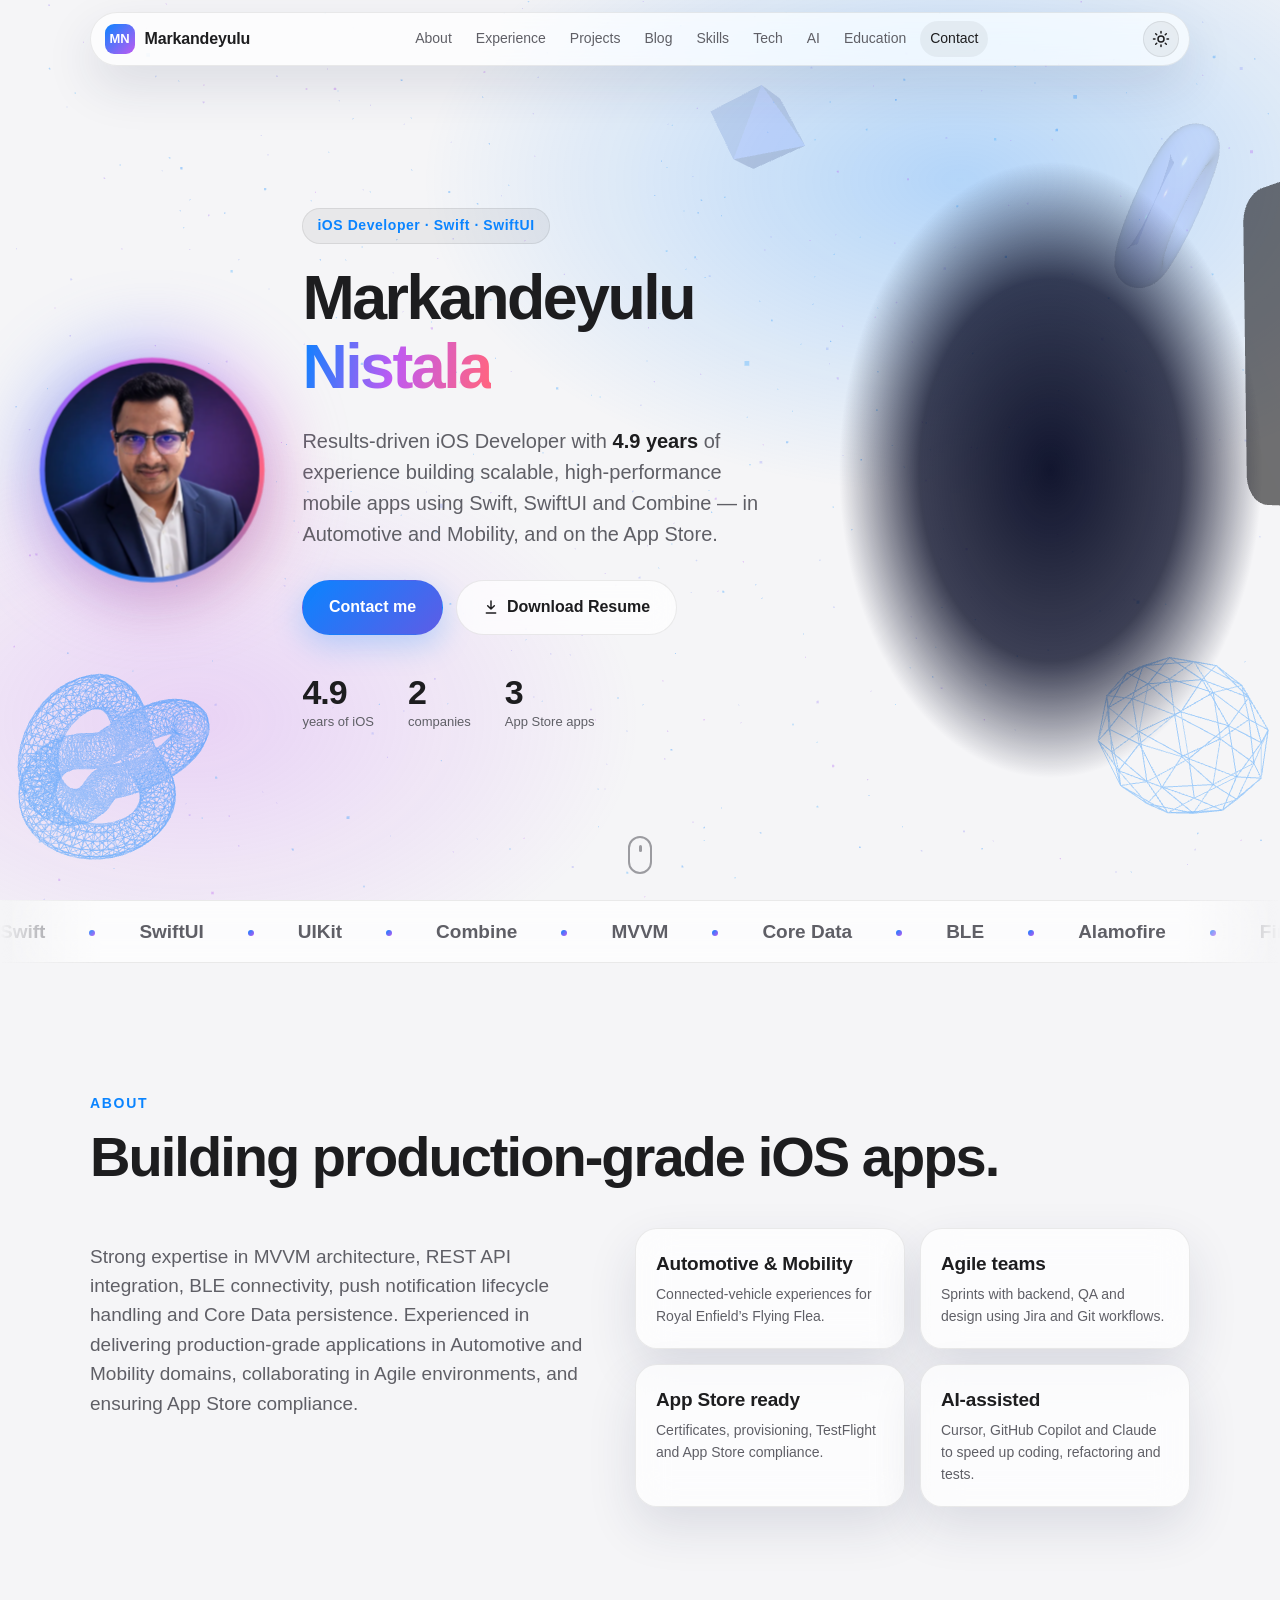
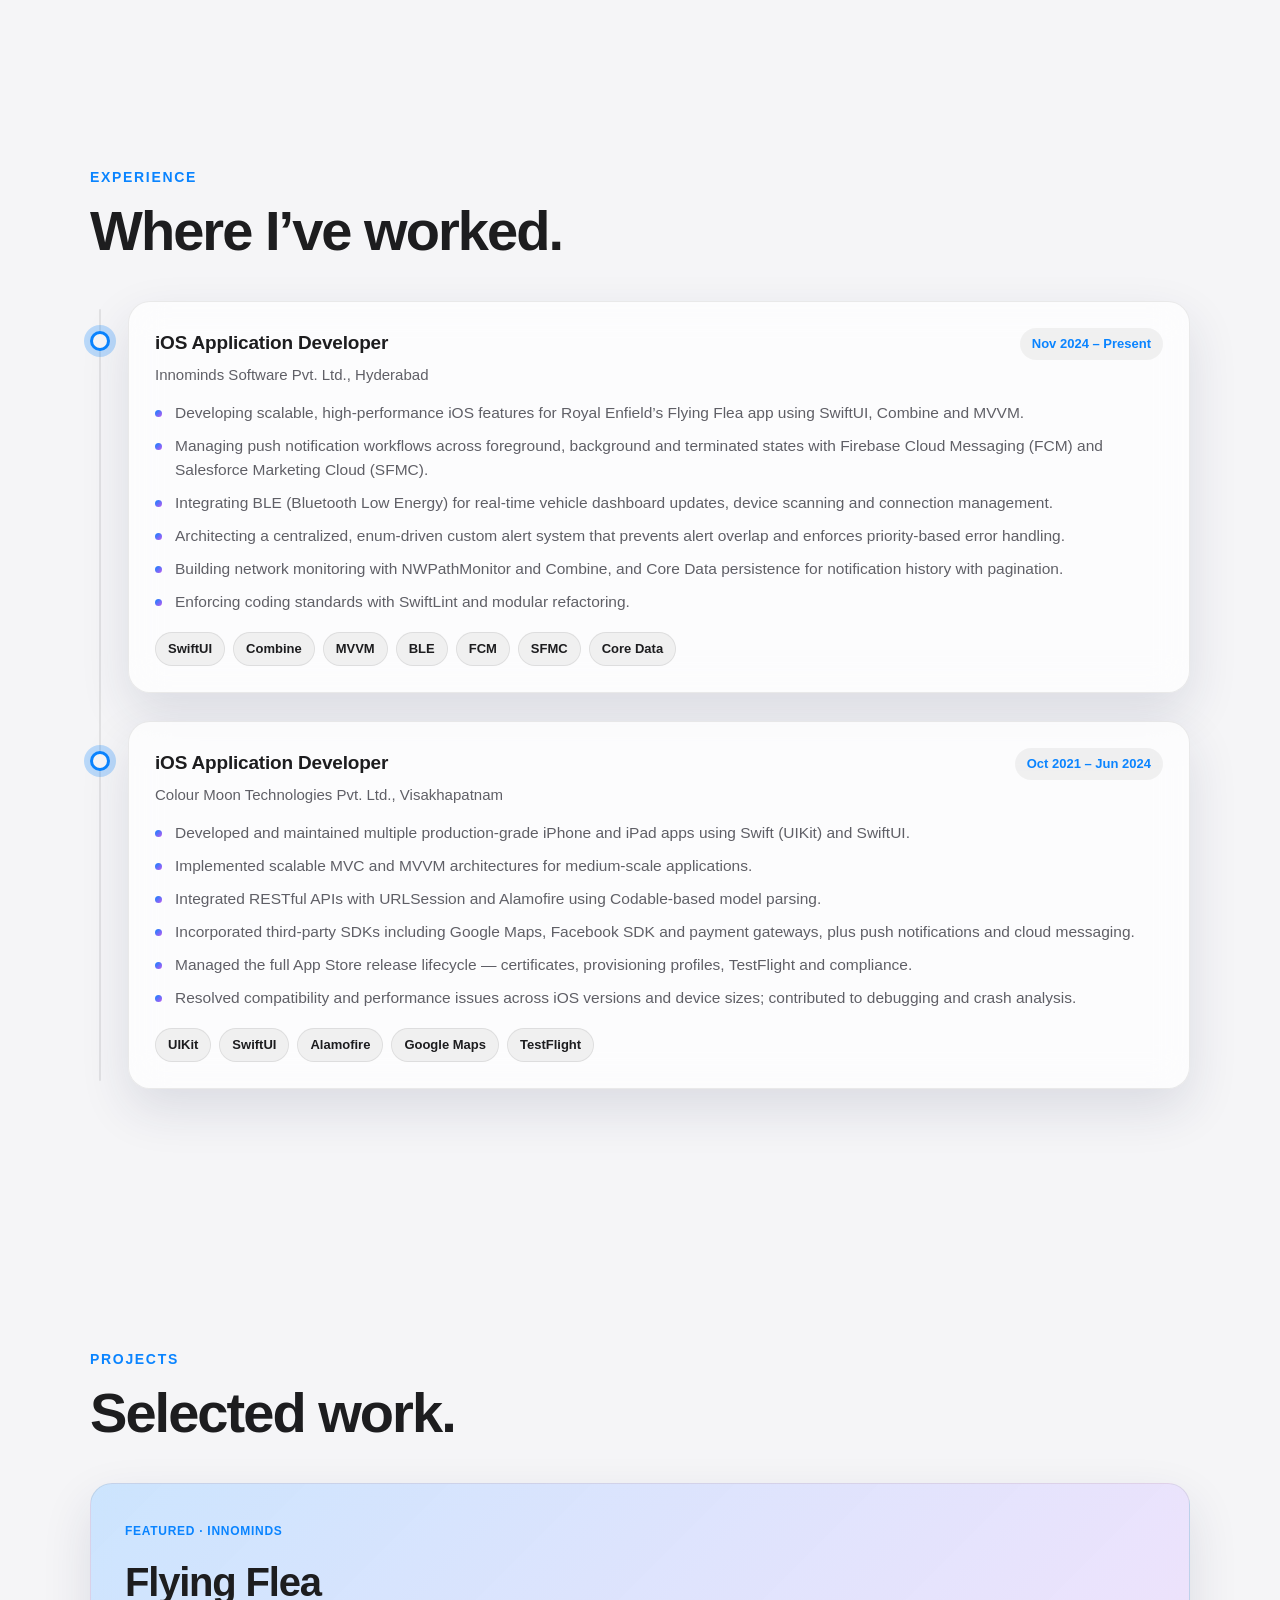
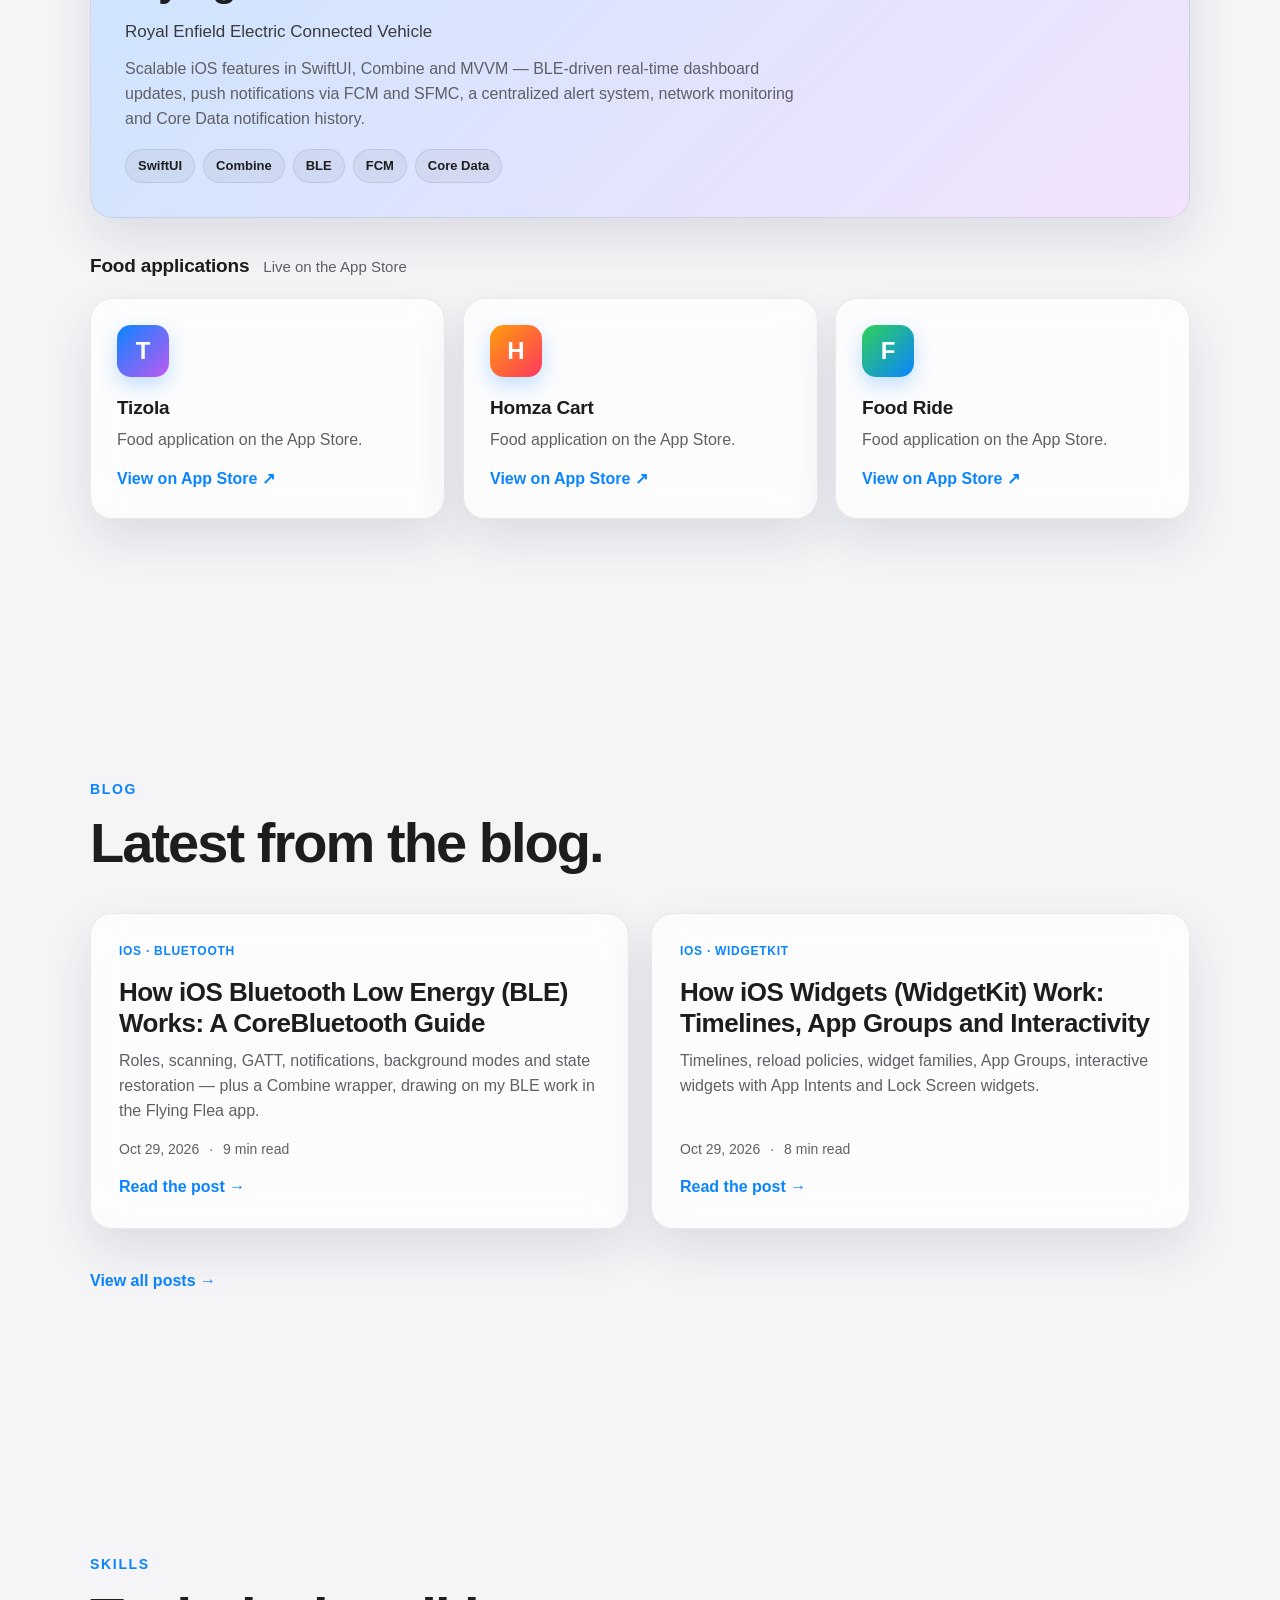
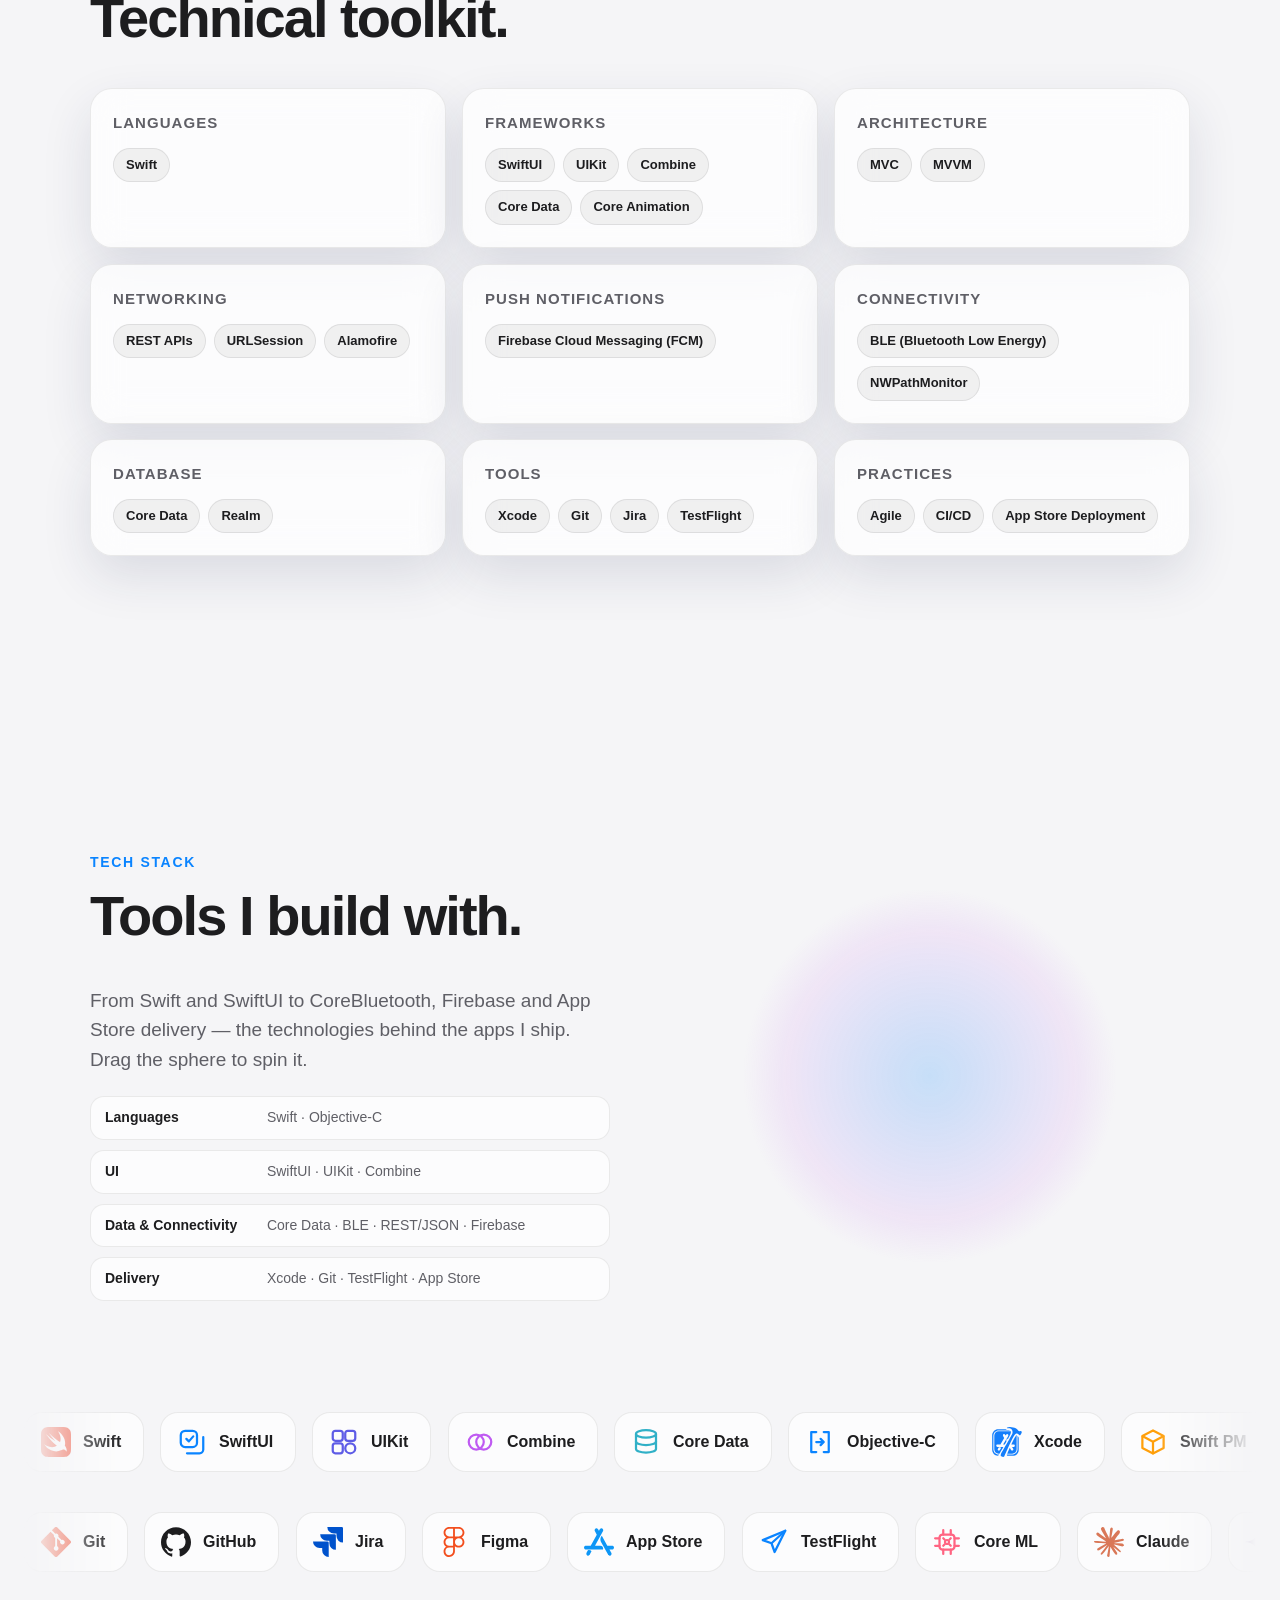
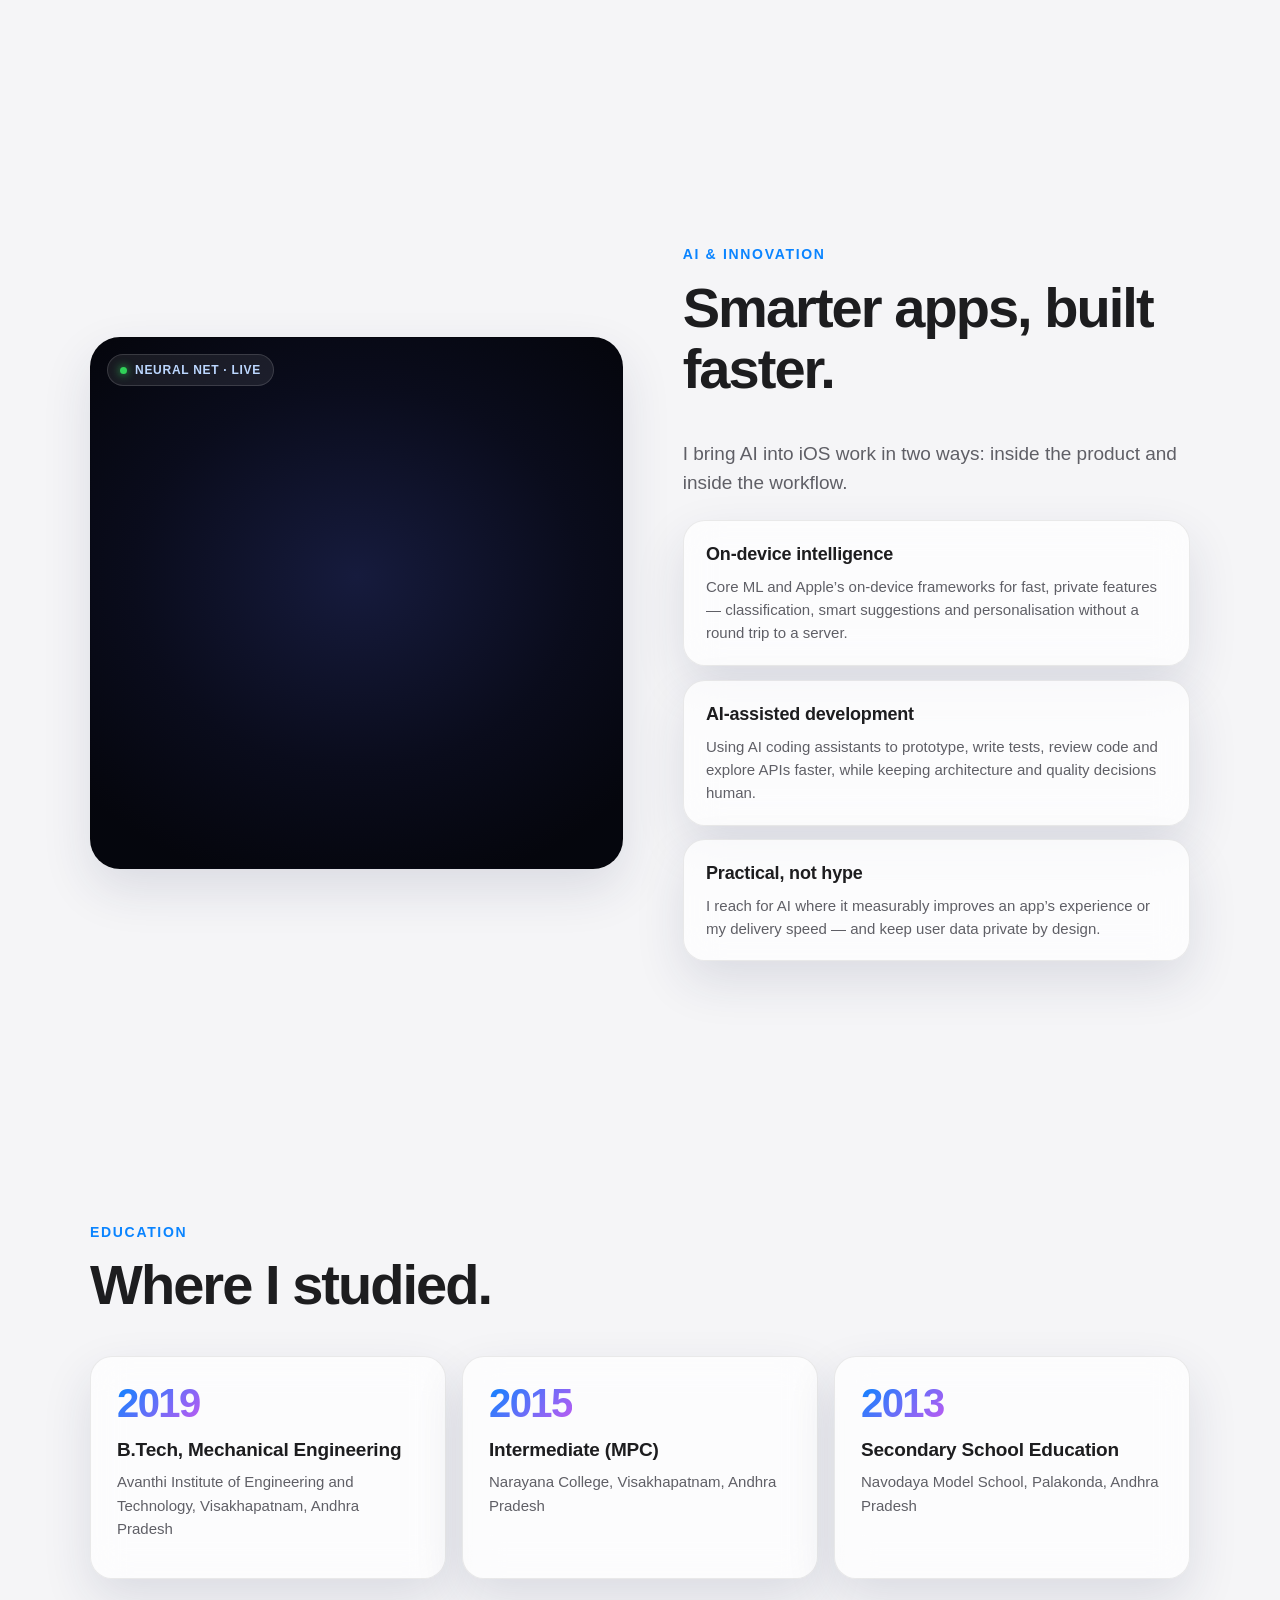
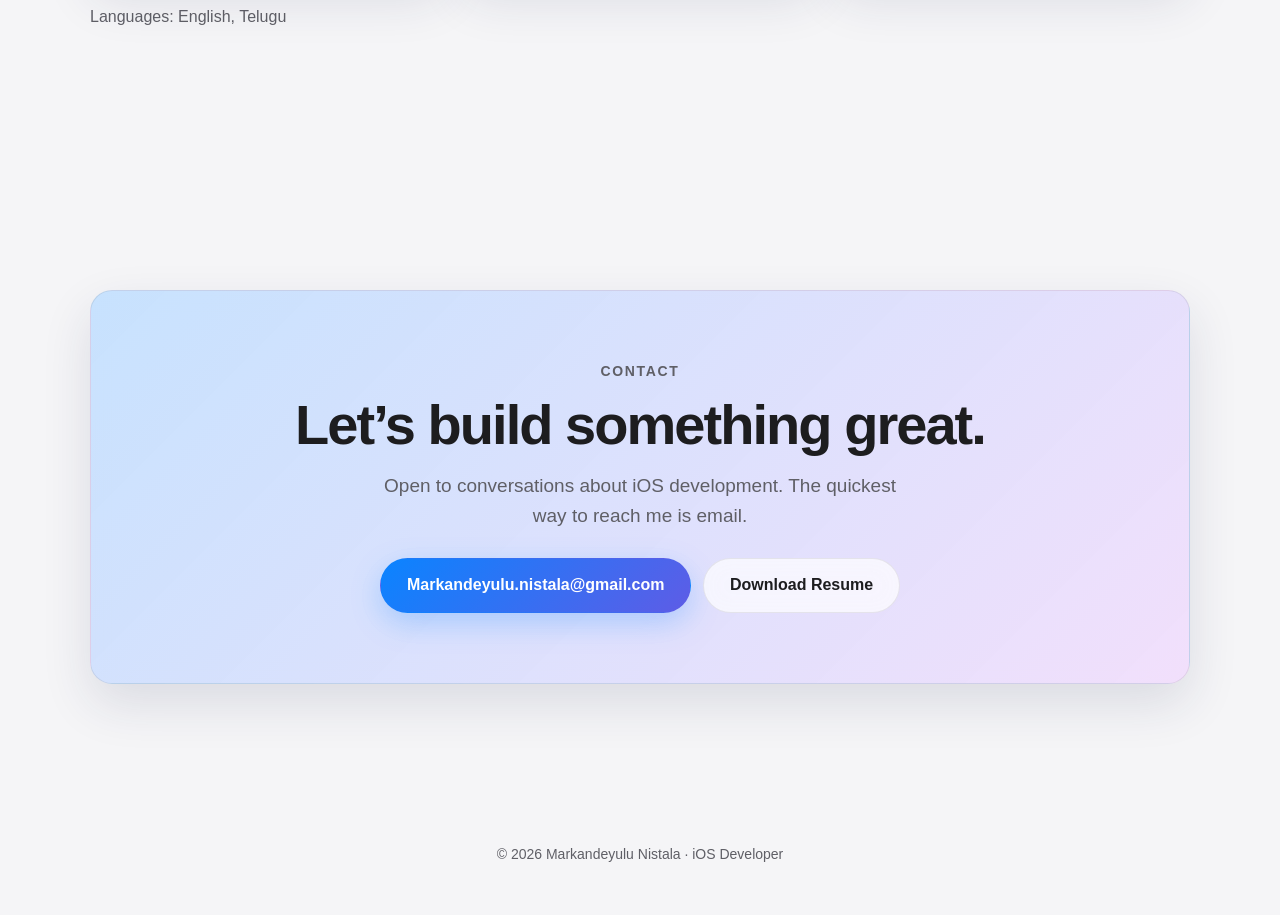
==== index.html @ f99706a6 "Remove GPA/percentage/grade mentions from education section and downloadable resume (true redaction)" ====
<!DOCTYPE html>
<html lang="en" data-theme="dark">
<head>
<meta charset="utf-8">
<meta name="viewport" content="width=device-width, initial-scale=1, viewport-fit=cover">
<title>Markandeyulu Nistala — iOS Developer (Swift, SwiftUI, Combine)</title>
<meta name="description" content="Markandeyulu Nistala is an iOS Developer with 4.9 years of experience building scalable apps with Swift, SwiftUI and Combine — Royal Enfield Flying Flea, BLE connectivity, push notifications and App Store apps.">
<meta name="author" content="Markandeyulu Nistala">
<meta name="keywords" content="iOS developer, Swift, SwiftUI, Combine, MVVM, BLE, Core Data, Firebase Cloud Messaging, Flying Flea, Royal Enfield, Markandeyulu Nistala">
<meta name="robots" content="index, follow">
<meta name="theme-color" content="#05060a" media="(prefers-color-scheme: dark)">
<meta name="theme-color" content="#f5f5f7" media="(prefers-color-scheme: light)">
<link rel="canonical" href="https://slsmedu.in/">
<link rel="icon" href="favicon.svg" type="image/svg+xml">
<meta property="og:type" content="website">
<meta property="og:site_name" content="Markandeyulu Nistala">
<meta property="og:title" content="Markandeyulu Nistala — iOS Developer">
<meta property="og:description" content="4.9 years building scalable iOS apps with Swift, SwiftUI and Combine. Royal Enfield Flying Flea, BLE, push notifications, App Store releases.">
<meta property="og:url" content="https://slsmedu.in/">
<meta property="og:image" content="https://slsmedu.in/assets/og-image-v2.jpg">
<meta property="og:image:width" content="1200">
<meta property="og:image:height" content="630">
<meta property="og:image:alt" content="Markandeyulu Nistala">
<meta name="twitter:card" content="summary_large_image">
<meta name="twitter:image" content="https://slsmedu.in/assets/og-image-v2.jpg">
<meta name="twitter:image:alt" content="Markandeyulu Nistala">
<meta name="twitter:title" content="Markandeyulu Nistala — iOS Developer">
<meta name="twitter:description" content="4.9 years building scalable iOS apps with Swift, SwiftUI and Combine.">
<script type="application/ld+json">
{
  "@context": "https://schema.org",
  "@type": "Person",
  "name": "Markandeyulu Nistala",
  "jobTitle": "iOS Developer",
  "url": "https://slsmedu.in/",
  "image": "https://slsmedu.in/assets/markandeyulu-headshot.jpg",
  "email": "mailto:Markandeyulu.nistala@gmail.com",
  "worksFor": { "@type": "Organization", "name": "Innominds Software Pvt. Ltd." },
  "knowsAbout": ["Swift", "SwiftUI", "UIKit", "Combine", "Core Data", "BLE", "MVVM", "REST APIs"],
  "knowsLanguage": ["English", "Telugu"]
}
</script>
<script>
  // set theme before paint
  (function () {
    try {
      var t = localStorage.getItem('theme');
      if (!t) t = window.matchMedia('(prefers-color-scheme: light)').matches ? 'light' : 'dark';
      document.documentElement.setAttribute('data-theme', t);
    } catch (e) {}
  })();
</script>
<script>if(!window.matchMedia('(prefers-reduced-motion: reduce)').matches)document.documentElement.classList.add('anim');</script>
<noscript><style>html.anim [data-reveal],html.anim [data-hero]{opacity:1!important}</style></noscript>
<link rel="preload" as="image" href="assets/markandeyulu-headshot.webp" type="image/webp">
<link rel="stylesheet" href="style.css">
<script defer src="vendor/gsap.min.js"></script>
<script defer src="vendor/ScrollTrigger.min.js"></script>
<script type="importmap">{ "imports": { "three": "./vendor/three.module.min.js" } }</script>
<script type="module" src="scene.js"></script>
<script type="module" src="tech3d.js"></script>
<script type="module" src="head3d.js"></script>
<script src="protect.js"></script>
<script defer src="main.js"></script>
</head>
<body>
<div class="progress" aria-hidden="true"><span></span></div>
<canvas id="bg3d" aria-hidden="true"></canvas>
<div class="bg-fallback" aria-hidden="true"></div>

<header class="nav" id="nav">
  <a class="brand" href="#top" aria-label="Markandeyulu Nistala — home"><span class="brand-mark">MN</span><span class="brand-text">Markandeyulu</span></a>
  <nav aria-label="Primary">
    <ul>
      <li><a href="#about">About</a></li>
      <li><a href="#experience">Experience</a></li>
      <li><a href="#projects">Projects</a></li>
      <li><a href="#blog">Blog</a></li>
      <li><a href="#skills">Skills</a></li>
      <li><a href="#tech">Tech</a></li>
      <li><a href="#ai">AI</a></li>
      <li><a href="#education">Education</a></li>
      <li><a href="#contact">Contact</a></li>
    </ul>
  </nav>
  <button class="theme-toggle" id="themeToggle" type="button" aria-label="Toggle light / dark theme">
    <svg class="i-moon" viewBox="0 0 24 24" width="18" height="18" fill="none" stroke="currentColor" stroke-width="2" stroke-linecap="round" stroke-linejoin="round"><path d="M21 12.8A9 9 0 1 1 11.2 3a7 7 0 0 0 9.8 9.8z"/></svg>
    <svg class="i-sun" viewBox="0 0 24 24" width="18" height="18" fill="none" stroke="currentColor" stroke-width="2" stroke-linecap="round" stroke-linejoin="round"><circle cx="12" cy="12" r="4"/><path d="M12 2v2M12 20v2M4.9 4.9l1.4 1.4M17.7 17.7l1.4 1.4M2 12h2M20 12h2M4.9 19.1l1.4-1.4M17.7 6.3l1.4-1.4"/></svg>
  </button>
</header>

<main id="top">
  <!-- HERO -->
  <section class="hero" aria-labelledby="hero-title">
    <div class="portrait" id="portrait" data-hero>
      <div class="portrait-stage">
        <span class="portrait-glow" aria-hidden="true"></span>
        <div class="portrait-spin">
          <div class="face front">
            <picture>
              <source srcset="assets/markandeyulu-headshot.webp" type="image/webp">
              <img src="assets/markandeyulu-headshot.jpg" alt="Markandeyulu Nistala" width="600" height="600" fetchpriority="high" decoding="async">
            </picture>
          </div>
          <div class="face back" aria-hidden="true">
            <picture>
              <source srcset="assets/markandeyulu-headshot.webp" type="image/webp">
              <img src="assets/markandeyulu-headshot.jpg" alt="" width="600" height="600" decoding="async">
            </picture>
          </div>
        </div>
      </div>
    </div>
    <div class="hero-inner">
      <p class="eyebrow" data-hero>iOS Developer · Swift · SwiftUI</p>
      <h1 id="hero-title" class="hero-title"><span class="line"><span data-hero class="word">Markandeyulu</span></span> <span class="line"><span data-hero class="word grad">Nistala</span></span></h1>
      <p class="hero-sub" data-hero>Results-driven iOS Developer with <strong>4.9 years</strong> of experience building scalable, high-performance mobile apps using Swift, SwiftUI and Combine — in Automotive and Mobility, and on the App Store.</p>
      <div class="cta" data-hero>
        <a class="btn primary" href="#contact">Contact me</a>
        <a class="btn ghost" href="resume.pdf" download="Markandeyulu_Nistala_Resume.pdf">
          <svg viewBox="0 0 24 24" width="16" height="16" fill="none" stroke="currentColor" stroke-width="2.2" stroke-linecap="round" stroke-linejoin="round" aria-hidden="true"><path d="M12 3v12M7 10l5 5 5-5M5 21h14"/></svg>
          Download Resume
        </a>
      </div>
      <ul class="stats" data-hero>
        <li><b data-count="4.9" data-dec="1">4.9</b><span>years of iOS</span></li>
        <li><b data-count="2">2</b><span>companies</span></li>
        <li><b data-count="3">3</b><span>App Store apps</span></li>
      </ul>
    </div>
    <div class="hero-3d" id="hero3d" aria-hidden="true"><canvas id="heroHead3d"></canvas></div>
    <a class="scroll-cue" href="#about" aria-label="Scroll to About"><span></span></a>
  </section>

  <div class="marquee" aria-hidden="true">
    <div class="marquee-track">
      <span>Swift</span><span>SwiftUI</span><span>UIKit</span><span>Combine</span><span>MVVM</span><span>Core Data</span><span>BLE</span><span>Alamofire</span><span>Firebase Cloud Messaging</span><span>TestFlight</span><span>Realm</span><span>Core Animation</span>
      <span>Swift</span><span>SwiftUI</span><span>UIKit</span><span>Combine</span><span>MVVM</span><span>Core Data</span><span>BLE</span><span>Alamofire</span><span>Firebase Cloud Messaging</span><span>TestFlight</span><span>Realm</span><span>Core Animation</span>
    </div>
  </div>

  <!-- ABOUT -->
  <section id="about" class="section" aria-labelledby="about-h">
    <div class="wrap">
      <p class="kicker" data-reveal>About</p>
      <h2 id="about-h" data-reveal>Building production-grade iOS apps.</h2>
      <div class="about-grid">
        <p class="lead" data-reveal>Strong expertise in MVVM architecture, REST API integration, BLE connectivity, push notification lifecycle handling and Core Data persistence. Experienced in delivering production-grade applications in Automotive and Mobility domains, collaborating in Agile environments, and ensuring App Store compliance.</p>
        <div class="about-cards">
          <div class="card tilt" data-reveal><h3>Automotive &amp; Mobility</h3><p>Connected-vehicle experiences for Royal Enfield’s Flying Flea.</p></div>
          <div class="card tilt" data-reveal><h3>Agile teams</h3><p>Sprints with backend, QA and design using Jira and Git workflows.</p></div>
          <div class="card tilt" data-reveal><h3>App Store ready</h3><p>Certificates, provisioning, TestFlight and App Store compliance.</p></div>
          <div class="card tilt" data-reveal><h3>AI-assisted</h3><p>Cursor, GitHub Copilot and Claude to speed up coding, refactoring and tests.</p></div>
        </div>
      </div>
    </div>
  </section>

  <!-- EXPERIENCE -->
  <section id="experience" class="section" aria-labelledby="exp-h">
    <div class="wrap">
      <p class="kicker" data-reveal>Experience</p>
      <h2 id="exp-h" data-reveal>Where I’ve worked.</h2>
      <ol class="timeline">
        <li class="t-item" data-reveal>
          <span class="dot" aria-hidden="true"></span>
          <article class="card tilt">
            <header>
              <div>
                <h3>iOS Application Developer</h3>
                <p class="org">Innominds Software Pvt. Ltd., Hyderabad</p>
              </div>
              <span class="date">Nov 2024 – Present</span>
            </header>
            <ul class="bullets">
              <li>Developing scalable, high-performance iOS features for Royal Enfield’s Flying Flea app using SwiftUI, Combine and MVVM.</li>
              <li>Managing push notification workflows across foreground, background and terminated states with Firebase Cloud Messaging (FCM) and Salesforce Marketing Cloud (SFMC).</li>
              <li>Integrating BLE (Bluetooth Low Energy) for real-time vehicle dashboard updates, device scanning and connection management.</li>
              <li>Architecting a centralized, enum-driven custom alert system that prevents alert overlap and enforces priority-based error handling.</li>
              <li>Building network monitoring with NWPathMonitor and Combine, and Core Data persistence for notification history with pagination.</li>
              <li>Enforcing coding standards with SwiftLint and modular refactoring.</li>
            </ul>
            <div class="chips"><span>SwiftUI</span><span>Combine</span><span>MVVM</span><span>BLE</span><span>FCM</span><span>SFMC</span><span>Core Data</span></div>
          </article>
        </li>
        <li class="t-item" data-reveal>
          <span class="dot" aria-hidden="true"></span>
          <article class="card tilt">
            <header>
              <div>
                <h3>iOS Application Developer</h3>
                <p class="org">Colour Moon Technologies Pvt. Ltd., Visakhapatnam</p>
              </div>
              <span class="date">Oct 2021 – Jun 2024</span>
            </header>
            <ul class="bullets">
              <li>Developed and maintained multiple production-grade iPhone and iPad apps using Swift (UIKit) and SwiftUI.</li>
              <li>Implemented scalable MVC and MVVM architectures for medium-scale applications.</li>
              <li>Integrated RESTful APIs with URLSession and Alamofire using Codable-based model parsing.</li>
              <li>Incorporated third-party SDKs including Google Maps, Facebook SDK and payment gateways, plus push notifications and cloud messaging.</li>
              <li>Managed the full App Store release lifecycle — certificates, provisioning profiles, TestFlight and compliance.</li>
              <li>Resolved compatibility and performance issues across iOS versions and device sizes; contributed to debugging and crash analysis.</li>
            </ul>
            <div class="chips"><span>UIKit</span><span>SwiftUI</span><span>Alamofire</span><span>Google Maps</span><span>TestFlight</span></div>
          </article>
        </li>
      </ol>
    </div>
  </section>

  <!-- PROJECTS -->
  <section id="projects" class="section" aria-labelledby="proj-h">
    <div class="wrap">
      <p class="kicker" data-reveal>Projects</p>
      <h2 id="proj-h" data-reveal>Selected work.</h2>
      <div class="proj-grid">
        <article class="card tilt feature" data-reveal>
          <span class="tag">Featured · Innominds</span>
          <h3>Flying Flea</h3>
          <p class="sub">Royal Enfield Electric Connected Vehicle</p>
          <p>Scalable iOS features in SwiftUI, Combine and MVVM — BLE-driven real-time dashboard updates, push notifications via FCM and SFMC, a centralized alert system, network monitoring and Core Data notification history.</p>
          <div class="chips"><span>SwiftUI</span><span>Combine</span><span>BLE</span><span>FCM</span><span>Core Data</span></div>
        </article>
        <div class="food-head" data-reveal><h3>Food applications</h3><p>Live on the App Store</p></div>
        <article class="card tilt app" data-reveal>
          <span class="app-icon" aria-hidden="true">T</span>
          <h3>Tizola</h3>
          <p>Food application on the App Store.</p>
          <a class="link" href="https://apps.apple.com/ag/app/tizola/id1580384001" target="_blank" rel="noopener">View on App Store <span aria-hidden="true">↗</span></a>
        </article>
        <article class="card tilt app" data-reveal>
          <span class="app-icon" aria-hidden="true">H</span>
          <h3>Homza Cart</h3>
          <p>Food application on the App Store.</p>
          <a class="link" href="https://apps.apple.com/in/app/homza-cart/id6469615165" target="_blank" rel="noopener">View on App Store <span aria-hidden="true">↗</span></a>
        </article>
        <article class="card tilt app" data-reveal>
          <span class="app-icon" aria-hidden="true">F</span>
          <h3>Food Ride</h3>
          <p>Food application on the App Store.</p>
          <a class="link" href="https://apps.apple.com/in/app/foodride/id6448753702" target="_blank" rel="noopener">View on App Store <span aria-hidden="true">↗</span></a>
        </article>
      </div>
    </div>
  </section>

  <!-- BLOG -->
  <section id="blog" class="section" aria-labelledby="blog-h">
    <div class="wrap">
      <p class="kicker" data-reveal>Blog</p>
      <h2 id="blog-h" data-reveal>Latest from the blog.</h2>
      <div class="blog-grid">
        <article class="card tilt post-card" data-reveal>
  <span class="tag">iOS · Bluetooth</span>
  <h3>How iOS Bluetooth Low Energy (BLE) Works: A CoreBluetooth Guide</h3>
  <p>Roles, scanning, GATT, notifications, background modes and state restoration — plus a Combine wrapper, drawing on my BLE work in the Flying Flea app.</p>
  <div class="meta"><time datetime="2026-10-29">Oct 29, 2026</time><span>·</span><span>9 min read</span></div>
  <a class="link" href="blog/ios-ble-corebluetooth.html">Read the post <span aria-hidden="true">→</span></a>
</article><article class="card tilt post-card" data-reveal>
  <span class="tag">iOS · WidgetKit</span>
  <h3>How iOS Widgets (WidgetKit) Work: Timelines, App Groups and Interactivity</h3>
  <p>Timelines, reload policies, widget families, App Groups, interactive widgets with App Intents and Lock Screen widgets.</p>
  <div class="meta"><time datetime="2026-10-29">Oct 29, 2026</time><span>·</span><span>8 min read</span></div>
  <a class="link" href="blog/ios-widgetkit-widgets.html">Read the post <span aria-hidden="true">→</span></a>
</article>
      </div>
      <p class="all-posts" data-reveal><a class="link" href="blog/">View all posts <span aria-hidden="true">→</span></a></p>
    </div>
  </section>

  <!-- SKILLS -->
  <section id="skills" class="section" aria-labelledby="skills-h">
    <div class="wrap">
      <p class="kicker" data-reveal>Skills</p>
      <h2 id="skills-h" data-reveal>Technical toolkit.</h2>
      <div class="skills-grid">
        <div class="card tilt" data-reveal><h3>Languages</h3><div class="chips"><span>Swift</span></div></div>
        <div class="card tilt" data-reveal><h3>Frameworks</h3><div class="chips"><span>SwiftUI</span><span>UIKit</span><span>Combine</span><span>Core Data</span><span>Core Animation</span></div></div>
        <div class="card tilt" data-reveal><h3>Architecture</h3><div class="chips"><span>MVC</span><span>MVVM</span></div></div>
        <div class="card tilt" data-reveal><h3>Networking</h3><div class="chips"><span>REST APIs</span><span>URLSession</span><span>Alamofire</span></div></div>
        <div class="card tilt" data-reveal><h3>Push Notifications</h3><div class="chips"><span>Firebase Cloud Messaging (FCM)</span></div></div>
        <div class="card tilt" data-reveal><h3>Connectivity</h3><div class="chips"><span>BLE (Bluetooth Low Energy)</span><span>NWPathMonitor</span></div></div>
        <div class="card tilt" data-reveal><h3>Database</h3><div class="chips"><span>Core Data</span><span>Realm</span></div></div>
        <div class="card tilt" data-reveal><h3>Tools</h3><div class="chips"><span>Xcode</span><span>Git</span><span>Jira</span><span>TestFlight</span></div></div>
        <div class="card tilt" data-reveal><h3>Practices</h3><div class="chips"><span>Agile</span><span>CI/CD</span><span>App Store Deployment</span></div></div>
      </div>
    </div>
  </section>

  <!-- TECH STACK -->
  <section id="tech" class="section tech" aria-labelledby="tech-h">
    <div class="wrap tech-top">
      <div class="tech-copy">
        <p class="kicker" data-reveal>Tech Stack</p>
        <h2 id="tech-h" data-reveal>Tools I build with.</h2>
        <p class="lead" data-reveal>From Swift and SwiftUI to CoreBluetooth, Firebase and App Store delivery &mdash; the technologies behind the apps I ship. Drag the sphere to spin it.</p>
        <ul class="tech-tags" data-reveal>
          <li><b>Languages</b> Swift &middot; Objective-C</li>
          <li><b>UI</b> SwiftUI &middot; UIKit &middot; Combine</li>
          <li><b>Data &amp; Connectivity</b> Core Data &middot; BLE &middot; REST/JSON &middot; Firebase</li>
          <li><b>Delivery</b> Xcode &middot; Git &middot; TestFlight &middot; App Store</li>
        </ul>
      </div>
      <div class="sphere-box" data-reveal>
        <canvas id="logoSphere" aria-label="Interactive 3D sphere of technology logos" role="img"></canvas>
        <noscript><p class="muted">Enable JavaScript to see the 3D logo sphere.</p></noscript>
      </div>
    </div>
    <div class="logo-rows" data-reveal>
      <div class="logo-marquee dir-l"><ul class="logo-track" aria-label="Technologies, row 1"><li class="logo-pill" style="--c:#F05138;--ico:url(assets/logos/swift.svg)"><span class="logo-ico" aria-hidden="true"></span><span class="logo-name">Swift</span></li><li class="logo-pill" style="--c:#0A84FF;--ico:url(assets/logos/swiftui.svg)"><span class="logo-ico" aria-hidden="true"></span><span class="logo-name">SwiftUI</span></li><li class="logo-pill" style="--c:#5E5CE6;--ico:url(assets/logos/uikit.svg)"><span class="logo-ico" aria-hidden="true"></span><span class="logo-name">UIKit</span></li><li class="logo-pill" style="--c:#BF5AF2;--ico:url(assets/logos/combine.svg)"><span class="logo-ico" aria-hidden="true"></span><span class="logo-name">Combine</span></li><li class="logo-pill" style="--c:#30B0C7;--ico:url(assets/logos/coredata.svg)"><span class="logo-ico" aria-hidden="true"></span><span class="logo-name">Core Data</span></li><li class="logo-pill" style="--c:#0A84FF;--ico:url(assets/logos/objc.svg)"><span class="logo-ico" aria-hidden="true"></span><span class="logo-name">Objective-C</span></li><li class="logo-pill" style="--c:#147EFB;--ico:url(assets/logos/xcode.svg)"><span class="logo-ico" aria-hidden="true"></span><span class="logo-name">Xcode</span></li><li class="logo-pill" style="--c:#FF9F0A;--ico:url(assets/logos/spm.svg)"><span class="logo-ico" aria-hidden="true"></span><span class="logo-name">Swift PM</span></li><li class="logo-pill" style="--c:#EE3322;--ico:url(assets/logos/cocoapods.svg)"><span class="logo-ico" aria-hidden="true"></span><span class="logo-name">CocoaPods</span></li><li class="logo-pill" style="--c:#0082FC;--ico:url(assets/logos/bluetooth.svg)"><span class="logo-ico" aria-hidden="true"></span><span class="logo-name">CoreBluetooth</span></li><li class="logo-pill" style="--c:#FFA000;--ico:url(assets/logos/firebase.svg)"><span class="logo-ico" aria-hidden="true"></span><span class="logo-name">Firebase</span></li><li class="logo-pill" style="--c:#64D2FF;--ico:url(assets/logos/rest.svg)"><span class="logo-ico" aria-hidden="true"></span><span class="logo-name">REST</span></li><li class="logo-pill" style="--c:var(--text);--ico:url(assets/logos/json.svg)"><span class="logo-ico" aria-hidden="true"></span><span class="logo-name">JSON</span></li></ul></div>
      <div class="logo-marquee dir-r"><ul class="logo-track" aria-label="Tools and AI, row 2"><li class="logo-pill" style="--c:#F05032;--ico:url(assets/logos/git.svg)"><span class="logo-ico" aria-hidden="true"></span><span class="logo-name">Git</span></li><li class="logo-pill" style="--c:var(--text);--ico:url(assets/logos/github.svg)"><span class="logo-ico" aria-hidden="true"></span><span class="logo-name">GitHub</span></li><li class="logo-pill" style="--c:#0052CC;--ico:url(assets/logos/jira.svg)"><span class="logo-ico" aria-hidden="true"></span><span class="logo-name">Jira</span></li><li class="logo-pill" style="--c:#F24E1E;--ico:url(assets/logos/figma.svg)"><span class="logo-ico" aria-hidden="true"></span><span class="logo-name">Figma</span></li><li class="logo-pill" style="--c:#0D96F6;--ico:url(assets/logos/appstore.svg)"><span class="logo-ico" aria-hidden="true"></span><span class="logo-name">App Store</span></li><li class="logo-pill" style="--c:#0A84FF;--ico:url(assets/logos/testflight.svg)"><span class="logo-ico" aria-hidden="true"></span><span class="logo-name">TestFlight</span></li><li class="logo-pill" style="--c:#FF6482;--ico:url(assets/logos/coreml.svg)"><span class="logo-ico" aria-hidden="true"></span><span class="logo-name">Core ML</span></li><li class="logo-pill" style="--c:#D97757;--ico:url(assets/logos/claude.svg)"><span class="logo-ico" aria-hidden="true"></span><span class="logo-name">Claude</span></li><li class="logo-pill" style="--c:#8E75B2;--ico:url(assets/logos/googlegemini.svg)"><span class="logo-ico" aria-hidden="true"></span><span class="logo-name">Gemini</span></li><li class="logo-pill" style="--c:var(--text);--ico:url(assets/logos/githubcopilot.svg)"><span class="logo-ico" aria-hidden="true"></span><span class="logo-name">Copilot</span></li><li class="logo-pill" style="--c:var(--text);--ico:url(assets/logos/cursor.svg)"><span class="logo-ico" aria-hidden="true"></span><span class="logo-name">Cursor</span></li></ul></div>
    </div>
  </section>

  <!-- AI & INNOVATION -->
  <section id="ai" class="section ai" aria-labelledby="ai-h">
    <div class="wrap ai-grid">
      <div class="ai-visual" data-reveal>
        <canvas id="aiBrain" aria-label="Animated 3D neural network shaped like a brain, with pulsing connections that react to the pointer" role="img"></canvas>
        <span class="ai-badge" aria-hidden="true">Neural net &middot; live</span>
      </div>
      <div class="ai-copy">
        <p class="kicker" data-reveal>AI &amp; Innovation</p>
        <h2 id="ai-h" data-reveal>Smarter apps, built faster.</h2>
        <p class="lead" data-reveal>I bring AI into iOS work in two ways: inside the product and inside the workflow.</p>
        <div class="ai-cards">
          <article class="card tilt" data-reveal><h3>On-device intelligence</h3><p>Core ML and Apple&rsquo;s on-device frameworks for fast, private features &mdash; classification, smart suggestions and personalisation without a round trip to a server.</p></article>
          <article class="card tilt" data-reveal><h3>AI-assisted development</h3><p>Using AI coding assistants to prototype, write tests, review code and explore APIs faster, while keeping architecture and quality decisions human.</p></article>
          <article class="card tilt" data-reveal><h3>Practical, not hype</h3><p>I reach for AI where it measurably improves an app&rsquo;s experience or my delivery speed &mdash; and keep user data private by design.</p></article>
        </div>
      </div>
    </div>
  </section>

  <!-- EDUCATION -->
  <section id="education" class="section" aria-labelledby="edu-h">
    <div class="wrap">
      <p class="kicker" data-reveal>Education</p>
      <h2 id="edu-h" data-reveal>Where I studied.</h2>
      <div class="edu-grid">
        <article class="card tilt" data-reveal>
          <span class="year">2019</span>
          <h3>B.Tech, Mechanical Engineering</h3>
          <p>Avanthi Institute of Engineering and Technology, Visakhapatnam, Andhra Pradesh</p>
        </article>
        <article class="card tilt" data-reveal>
          <span class="year">2015</span>
          <h3>Intermediate (MPC)</h3>
          <p>Narayana College, Visakhapatnam, Andhra Pradesh</p>
        </article>
        <article class="card tilt" data-reveal>
          <span class="year">2013</span>
          <h3>Secondary School Education</h3>
          <p>Navodaya Model School, Palakonda, Andhra Pradesh</p>
        </article>
      </div>
      <p class="langs" data-reveal>Languages: English, Telugu</p>
    </div>
  </section>

  <!-- CONTACT -->
  <section id="contact" class="section contact" aria-labelledby="contact-h">
    <div class="wrap">
      <div class="contact-card card tilt" data-reveal>
        <p class="kicker">Contact</p>
        <h2 id="contact-h">Let’s build something great.</h2>
        <p class="lead">Open to conversations about iOS development. The quickest way to reach me is email.</p>
        <div class="cta center">
          <a class="btn primary" href="mailto:Markandeyulu.nistala@gmail.com">Markandeyulu.nistala@gmail.com</a>
          <a class="btn ghost" href="resume.pdf" download="Markandeyulu_Nistala_Resume.pdf">Download Resume</a>
        </div>
      </div>
    </div>
  </section>
</main>

<footer class="footer">
  <p>© <span id="yr">2026</span> Markandeyulu Nistala · iOS Developer</p>
</footer>
</body>
</html>
---- style.css ----
:root{
  --font:-apple-system,BlinkMacSystemFont,"SF Pro Display","SF Pro Text","Inter","Segoe UI",Roboto,Helvetica,Arial,sans-serif;
  --blue:#0a84ff; --purple:#bf5af2; --teal:#64d2ff;
  --radius:22px;
  --ease:cubic-bezier(.22,.8,.2,1);
}
html[data-theme="dark"]{
  --bg:#05060a; --text:#f5f5f7; --muted:#a1a1a8; --card:rgba(22,24,32,.62); --card-solid:#14151c;
  --border:rgba(255,255,255,.10); --chip:rgba(255,255,255,.07); --nav:rgba(10,11,16,.62);
  --shadow:0 20px 60px rgba(0,0,0,.45); --glow:rgba(10,132,255,.35); color-scheme:dark;
}
html[data-theme="light"]{
  --bg:#f5f5f7; --text:#1d1d1f; --muted:#5f5f66; --card:rgba(255,255,255,.72); --card-solid:#fff;
  --border:rgba(0,0,0,.08); --chip:rgba(0,0,0,.05); --nav:rgba(255,255,255,.7);
  --shadow:0 20px 50px rgba(30,40,80,.12); --glow:rgba(10,132,255,.25); color-scheme:light;
}
*{box-sizing:border-box;margin:0;padding:0}
html{overflow-x:clip;scroll-behavior:smooth;-webkit-text-size-adjust:100%}
body{font-family:var(--font);background:var(--bg);color:var(--text);line-height:1.55;overflow-x:hidden;-webkit-font-smoothing:antialiased;transition:background-color .5s var(--ease),color .5s var(--ease)}
a{color:inherit;text-decoration:none}
ul,ol{list-style:none}
:focus-visible{outline:2px solid var(--blue);outline-offset:3px;border-radius:8px}

#bg3d{position:fixed;inset:0;width:100%;height:100%;z-index:0;pointer-events:none;transition:opacity .6s}
.bg-fallback{position:fixed;inset:0;z-index:-1;pointer-events:none;
  background:radial-gradient(60% 50% at 75% 20%,rgba(10,132,255,.28),transparent 70%),radial-gradient(50% 45% at 15% 80%,rgba(191,90,242,.22),transparent 70%)}
main,.footer,.nav{position:relative;z-index:2}
.progress{position:fixed;top:0;left:0;right:0;height:3px;z-index:100;pointer-events:none}
.progress span{display:block;height:100%;width:100%;transform:scaleX(0);transform-origin:left;background:linear-gradient(90deg,var(--blue),var(--purple))}

/* NAV */
.nav{position:fixed;top:12px;left:50%;transform:translateX(-50%);z-index:50;width:min(1100px,calc(100% - 24px));
  display:flex;align-items:center;justify-content:space-between;gap:12px;padding:8px 10px 8px 14px;border-radius:999px;
  background:var(--nav);border:1px solid var(--border);-webkit-backdrop-filter:saturate(180%) blur(20px);backdrop-filter:saturate(180%) blur(20px);box-shadow:var(--shadow)}
.brand{display:flex;align-items:center;gap:10px;font-weight:600;letter-spacing:-.01em}
.brand-mark{display:grid;place-items:center;width:30px;height:30px;border-radius:9px;font-size:13px;font-weight:700;color:#fff;background:linear-gradient(135deg,var(--blue),var(--purple))}
.nav nav ul{display:flex;gap:4px}
.nav nav a{display:block;padding:7px 10px;border-radius:999px;font-size:14px;color:var(--muted);transition:color .2s,background .2s}
.nav nav a:hover,.nav nav a.active{color:var(--text);background:var(--chip)}
.theme-toggle{width:36px;height:36px;border-radius:50%;border:1px solid var(--border);background:var(--chip);color:var(--text);cursor:pointer;display:grid;place-items:center;transition:transform .3s var(--ease)}
.theme-toggle:hover{transform:rotate(18deg) scale(1.08)}
html[data-theme="dark"] .i-sun{display:none}
html[data-theme="light"] .i-moon{display:none}

/* HERO */
.hero{min-height:100svh;display:flex;align-items:center;padding:120px max(24px,calc((100% - 1100px)/2)) 80px;position:relative}
.hero-inner{max-width:620px}
.eyebrow{display:inline-block;font-size:14px;font-weight:600;letter-spacing:.04em;color:var(--blue);padding:6px 14px;border-radius:999px;background:var(--chip);border:1px solid var(--border);margin-bottom:22px}
.hero-title{font-size:clamp(54px,4.9vw,68px);line-height:1.02;letter-spacing:-.04em;font-weight:800;margin-bottom:22px}
.hero-title .line{display:block;overflow:hidden;padding-bottom:.08em}
.hero-title .word{display:inline-block}
.grad{background:linear-gradient(100deg,var(--blue),var(--purple) 25%,#ff6482 50%,var(--purple) 75%,var(--blue));-webkit-background-clip:text;background-clip:text;color:transparent;background-size:200% 100%;animation:shine 7s linear infinite}
@keyframes shine{to{background-position:-200% 0}}
.hero-sub{font-size:clamp(17px,2vw,20px);color:var(--muted);max-width:560px;margin-bottom:30px}
.hero-sub strong{color:var(--text)}
.cta{display:flex;flex-wrap:wrap;gap:12px}
.cta.center{justify-content:center}
.btn{display:inline-flex;align-items:center;gap:8px;padding:14px 26px;border-radius:999px;font-weight:600;font-size:16px;border:1px solid transparent;transition:transform .25s var(--ease),box-shadow .25s,background .25s;cursor:pointer;will-change:transform}
.btn.primary{color:#fff;background:linear-gradient(135deg,var(--blue),#5e5ce6);box-shadow:0 10px 30px var(--glow)}
.btn.primary:hover{box-shadow:0 14px 40px var(--glow);transform:translateY(-2px)}
.btn.ghost{background:var(--card);border-color:var(--border);color:var(--text);-webkit-backdrop-filter:blur(14px);backdrop-filter:blur(14px)}
.btn.ghost:hover{transform:translateY(-2px);background:var(--chip)}
.stats{display:flex;gap:34px;margin-top:40px;flex-wrap:wrap}
.stats li{display:flex;flex-direction:column}
.stats b{font-size:34px;letter-spacing:-.03em;line-height:1.1}
.stats span{font-size:13px;color:var(--muted)}
.scroll-cue{position:absolute;bottom:26px;left:50%;width:24px;height:38px;border-radius:14px;border:2px solid var(--muted);opacity:.6;transform:translateX(-50%)}
.scroll-cue span{position:absolute;left:50%;top:7px;width:3px;height:7px;margin-left:-1.5px;border-radius:3px;background:var(--muted);animation:cue 1.8s infinite}
@keyframes cue{0%{opacity:0;transform:translateY(0)}30%{opacity:1}100%{opacity:0;transform:translateY(14px)}}

/* MARQUEE */
.marquee{overflow:hidden;border-block:1px solid var(--border);background:var(--card);-webkit-backdrop-filter:blur(14px);backdrop-filter:blur(14px);padding:16px 0;
  -webkit-mask-image:linear-gradient(90deg,transparent,#000 8%,#000 92%,transparent);mask-image:linear-gradient(90deg,transparent,#000 8%,#000 92%,transparent)}
.marquee-track{display:flex;gap:44px;width:max-content;animation:marq 38s linear infinite}
.marquee span{font-size:19px;font-weight:600;color:var(--muted);white-space:nowrap}
.marquee span::after{content:"";display:inline-block;width:6px;height:6px;border-radius:50%;margin-left:44px;vertical-align:middle;background:linear-gradient(135deg,var(--blue),var(--purple))}
@keyframes marq{to{transform:translateX(calc(-50% - 22px))}}

/* SECTIONS */
.section{padding:clamp(70px,11vw,130px) 24px}
.wrap{max-width:1100px;margin:0 auto}
.kicker{font-size:14px;font-weight:700;letter-spacing:.12em;text-transform:uppercase;color:var(--blue);margin-bottom:12px}
h2{font-size:clamp(32px,5vw,56px);line-height:1.08;letter-spacing:-.035em;font-weight:800;margin-bottom:40px}
h3{font-size:19px;letter-spacing:-.01em;font-weight:700}
.lead{font-size:clamp(17px,2vw,20px);color:var(--muted)}

.card{position:relative;padding:26px;border-radius:var(--radius);background:var(--card);border:1px solid var(--border);
  -webkit-backdrop-filter:saturate(160%) blur(18px);backdrop-filter:saturate(160%) blur(18px);box-shadow:var(--shadow);
  transform-style:preserve-3d;transition:transform .45s var(--ease),border-color .3s,box-shadow .3s;will-change:transform}
.card.tilt::after{content:"";position:absolute;inset:0;border-radius:inherit;pointer-events:none;opacity:0;transition:opacity .3s;
  background:radial-gradient(420px circle at var(--mx,50%) var(--my,50%),rgba(255,255,255,.14),transparent 45%)}
html[data-theme="light"] .card.tilt::after{background:radial-gradient(420px circle at var(--mx,50%) var(--my,50%),rgba(10,132,255,.10),transparent 45%)}
.card.tilt:hover::after{opacity:1}
.card.tilt:hover{border-color:rgba(10,132,255,.45)}
.card p{color:var(--muted)}
.card h3{margin-bottom:6px}

.about-grid{display:grid;grid-template-columns:1fr 1.1fr;gap:40px;align-items:start}
.about-cards{display:grid;grid-template-columns:1fr 1fr;gap:16px}
.about-cards .card{padding:20px}
.about-cards p{font-size:14px}

/* TIMELINE */
.timeline{position:relative;padding-left:38px}
.timeline::before{content:"";position:absolute;left:9px;top:8px;bottom:8px;width:2px;border-radius:2px;background:var(--border)}
.timeline::after{content:"";position:absolute;left:9px;top:8px;bottom:8px;width:2px;border-radius:2px;background:linear-gradient(var(--blue),var(--purple));transform-origin:top;transform:scaleY(var(--tl,1))}
.t-item{position:relative;margin-bottom:28px}
.t-item:last-child{margin-bottom:0}
.dot{position:absolute;left:-38px;top:30px;width:20px;height:20px;border-radius:50%;background:var(--bg);border:3px solid var(--blue);box-shadow:0 0 0 6px var(--glow)}
.t-item header{display:flex;justify-content:space-between;gap:12px;flex-wrap:wrap;margin-bottom:14px}
.org{font-size:15px}
.date{font-size:13px;font-weight:600;color:var(--blue);padding:6px 12px;border-radius:999px;background:var(--chip);height:fit-content;white-space:nowrap}
.bullets{display:grid;gap:9px;margin-bottom:18px}
.bullets li{position:relative;padding-left:20px;color:var(--muted);font-size:15.5px}
.bullets li::before{content:"";position:absolute;left:0;top:.62em;width:7px;height:7px;border-radius:50%;background:linear-gradient(135deg,var(--blue),var(--purple))}
.chips{display:flex;flex-wrap:wrap;gap:8px}
.chips span{font-size:13px;font-weight:600;padding:6px 12px;border-radius:999px;background:var(--chip);border:1px solid var(--border)}

/* PROJECTS */
.proj-grid{display:grid;grid-template-columns:repeat(3,1fr);gap:18px}
.feature{grid-column:1/-1;padding:34px;background:linear-gradient(135deg,rgba(10,132,255,.20),rgba(191,90,242,.16)),var(--card)}
.feature h3{font-size:clamp(28px,4vw,40px);letter-spacing:-.03em}
.feature .sub{font-size:17px;color:var(--text);opacity:.85;margin-bottom:12px}
.feature>p:not(.sub){max-width:680px;margin-bottom:18px}
.tag{display:inline-block;font-size:12px;font-weight:700;letter-spacing:.06em;text-transform:uppercase;color:var(--blue);margin-bottom:10px}
.food-head{grid-column:1/-1;display:flex;align-items:baseline;gap:14px;margin-top:14px}
.food-head p{color:var(--muted);font-size:15px}
.app-icon{display:grid;place-items:center;width:52px;height:52px;border-radius:14px;margin-bottom:16px;font-size:24px;font-weight:800;color:#fff;background:linear-gradient(135deg,var(--blue),var(--purple));box-shadow:0 8px 20px var(--glow)}
.app:nth-of-type(3) .app-icon{background:linear-gradient(135deg,#ff9f0a,#ff375f)}
.app:nth-of-type(4) .app-icon{background:linear-gradient(135deg,#30d158,#0a84ff)}
.link{display:inline-block;margin-top:14px;font-weight:600;color:var(--blue)}
.link:hover{text-decoration:underline}

/* SKILLS */
.skills-grid{display:grid;grid-template-columns:repeat(3,1fr);gap:16px}
.skills-grid .card{padding:22px}
.skills-grid h3{font-size:15px;color:var(--muted);font-weight:600;text-transform:uppercase;letter-spacing:.07em;margin-bottom:14px}

/* EDUCATION */
.edu-grid{display:grid;grid-template-columns:repeat(3,1fr);gap:16px}
.year{display:inline-block;font-size:40px;font-weight:800;letter-spacing:-.04em;line-height:1;margin-bottom:12px;background:linear-gradient(135deg,var(--blue),var(--purple));-webkit-background-clip:text;background-clip:text;color:transparent}
.edu-grid p{font-size:15px;margin-bottom:12px}
.langs{margin-top:26px;color:var(--muted)}

/* CONTACT */
.contact-card{text-align:center;padding:clamp(34px,6vw,70px) 24px;background:linear-gradient(135deg,rgba(10,132,255,.22),rgba(191,90,242,.18)),var(--card)}
.contact-card h2{margin-bottom:16px}
.contact-card .lead{max-width:520px;margin:0 auto 28px}
.btn.primary{word-break:break-all;text-align:center}
.footer{padding:30px 24px 50px;text-align:center;color:var(--muted);font-size:14px}

/* reveal initial state (only when JS animation active) */
html.anim [data-reveal]{opacity:0}
html.anim [data-hero]{opacity:0}

/* responsive */
@media (max-width:900px){
  .nav nav{display:none}
  .about-grid{grid-template-columns:1fr}
  .proj-grid,.skills-grid,.edu-grid{grid-template-columns:1fr 1fr}
  .food-head{margin-top:6px}
}
@media (max-width:640px){
  .hero{align-items:flex-end;padding:100px 20px 70px}
  .hero-title{font-size:clamp(42px,13vw,64px)}
  .section{padding:64px 18px}
  .about-cards,.proj-grid,.skills-grid,.edu-grid{grid-template-columns:1fr}
  .timeline{padding-left:30px}
  .dot{left:-30px;width:18px;height:18px;top:28px}
  .timeline::before,.timeline::after{left:8px}
  .card{padding:20px}
  .stats{gap:24px;margin-top:28px}
  .stats b{font-size:28px}
  .scroll-cue{display:none}
  .btn{padding:13px 22px;font-size:15px}
  .brand-text{display:inline}
  h2{margin-bottom:28px}
}
@media (prefers-reduced-motion:reduce){
  html{scroll-behavior:auto}
  *,*::before,*::after{animation-duration:.001s!important;animation-iteration-count:1!important;transition-duration:.001s!important}
  .marquee-track{animation:none}
  html.anim [data-reveal],html.anim [data-hero]{opacity:1}
}

/* PORTRAIT — only the photo spins (Y axis); static glow */
.portrait{flex:none;width:clamp(260px,24vw,340px);position:relative;z-index:3}
.portrait-stage{position:relative;perspective:1000px;aspect-ratio:1}
.portrait-glow{position:absolute;inset:-4%;border-radius:50%;background:linear-gradient(135deg,var(--blue),var(--purple),#ff6482);filter:blur(38px);opacity:.5}
.portrait-spin{position:absolute;inset:0;transform-style:preserve-3d;animation:pspin 9s linear infinite}
@keyframes pspin{to{transform:rotateY(360deg)}}
.face{position:absolute;inset:0;border-radius:50%;padding:5px;backface-visibility:hidden;-webkit-backface-visibility:hidden;
  background:conic-gradient(from 210deg,var(--blue),var(--purple),#ff6482,var(--blue));box-shadow:var(--shadow)}
.face.front{transform:translateZ(4px)}
.face.back{transform:rotateY(180deg) translateZ(4px)}
.face img{display:block;width:100%;height:100%;border-radius:50%;object-fit:cover}
.hero{gap:clamp(32px,4.5vw,72px)}
.hero-inner{max-width:540px}
@media (max-width:1180px){
  .hero{flex-direction:column;align-items:flex-start;justify-content:flex-start;gap:0;padding-top:96px}
  .portrait{width:min(190px,48vw);margin:0 0 40px}
  .hero-inner{max-width:620px}
}
@media (max-width:640px){.hero{padding-top:92px}}
@media (prefers-reduced-motion:reduce){.portrait-spin{animation:none}}

/* BLOG (home section) */
.blog-grid{display:grid;grid-template-columns:repeat(2,1fr);gap:22px}
.post-card{display:flex;flex-direction:column;padding:28px}
.post-card h3{font-size:clamp(21px,2.4vw,26px);line-height:1.2;letter-spacing:-.02em;margin:6px 0 10px}
.post-card p{flex:1}
.post-card .meta{display:flex;gap:10px;align-items:center;margin:16px 0 14px;font-size:14px;color:var(--muted)}
.post-card .link{margin-top:0;align-self:flex-start}
.post-card .link::after{content:"";position:absolute;inset:0;border-radius:inherit}
.all-posts{margin-top:26px}
@media (max-width:700px){.blog-grid{grid-template-columns:1fr}}

/* TECH STACK */
.tech-top{display:grid;grid-template-columns:1fr 1fr;gap:clamp(24px,5vw,60px);align-items:center}
.lead{color:var(--muted);font-size:clamp(16px,1.8vw,19px);max-width:540px;margin:14px 0 22px}
.tech-tags{display:grid;gap:10px;max-width:540px}
.tech-tags li{font-size:14px;color:var(--muted);padding:10px 14px;border-radius:14px;background:var(--card);border:1px solid var(--border)}
.tech-tags b{display:inline-block;min-width:158px;color:var(--text);font-weight:700}
.sphere-box{position:relative;aspect-ratio:1/1;width:100%;max-width:520px;justify-self:center;border-radius:50%;
  background:radial-gradient(closest-side,rgba(10,132,255,.20),rgba(191,90,242,.10) 55%,transparent 72%)}
.sphere-box canvas{position:absolute;inset:0;width:100%;height:100%;cursor:grab;touch-action:pan-y}
.sphere-box canvas:active{cursor:grabbing}
.logo-rows{margin:clamp(30px,6vw,64px) auto 0;max-width:1400px;display:grid;gap:16px;
  -webkit-mask-image:linear-gradient(90deg,transparent,#000 8%,#000 92%,transparent);mask-image:linear-gradient(90deg,transparent,#000 8%,#000 92%,transparent)}
.logo-marquee{overflow:hidden;padding:12px 0;perspective:900px}
.logo-track{display:flex;width:max-content}
.logo-marquee.run .logo-track{animation:logoL 46s linear infinite}
.logo-marquee.run.dir-r .logo-track{animation-name:logoR;animation-duration:54s}
.logo-marquee.run:hover .logo-track,.logo-marquee.run:focus-within .logo-track{animation-play-state:paused}
@keyframes logoL{to{transform:translateX(-50%)}}
@keyframes logoR{from{transform:translateX(-50%)}to{transform:translateX(0)}}
.logo-pill{display:flex;align-items:center;gap:12px;margin-right:16px;padding:14px 22px 14px 16px;border-radius:18px;white-space:nowrap;
  background:var(--card);border:1px solid var(--border);-webkit-backdrop-filter:blur(14px);backdrop-filter:blur(14px);
  transform:rotateX(var(--rx,0deg)) rotateY(var(--ry,0deg));transition:transform .25s var(--ease),box-shadow .3s,border-color .3s;will-change:transform}
.logo-ico{width:30px;height:30px;flex:none;background:var(--c);-webkit-mask:var(--ico) center/contain no-repeat;mask:var(--ico) center/contain no-repeat;transition:filter .3s}
.logo-name{font-weight:600;font-size:16px}
.logo-pill:hover{transform:translateY(-6px) scale(1.07) rotateX(var(--rx,0deg)) rotateY(var(--ry,0deg));border-color:var(--c);
  box-shadow:0 0 0 1px var(--c),0 12px 34px -6px var(--c);box-shadow:0 0 0 1px color-mix(in srgb,var(--c) 60%,transparent),0 14px 38px -8px color-mix(in srgb,var(--c) 70%,transparent)}
.logo-pill:hover .logo-ico{filter:drop-shadow(0 0 8px var(--c))}

/* AI & INNOVATION */
.ai-grid{display:grid;grid-template-columns:1.05fr 1fr;gap:clamp(24px,5vw,60px);align-items:center}
.ai-visual{position:relative;aspect-ratio:1/1;width:100%;max-width:560px;border-radius:30px;overflow:hidden;border:1px solid var(--border);
  background:radial-gradient(70% 60% at 50% 45%,#161b3d 0%,#0a0c1c 60%,#05060d 100%);box-shadow:var(--shadow)}
.ai-visual canvas{position:absolute;inset:0;width:100%;height:100%;touch-action:pan-y}
.ai-badge{position:absolute;left:16px;top:16px;font-size:12px;font-weight:700;letter-spacing:.06em;text-transform:uppercase;color:#bcd7ff;padding:6px 12px;border-radius:999px;background:rgba(255,255,255,.08);border:1px solid rgba(255,255,255,.14)}
.ai-badge::before{content:"";display:inline-block;width:7px;height:7px;border-radius:50%;margin-right:8px;background:#30d158;box-shadow:0 0 8px #30d158;animation:blink 1.6s infinite}
@keyframes blink{50%{opacity:.3}}
.ai-cards{display:grid;gap:14px}
.ai-cards .card{padding:20px 22px}
.ai-cards h3{font-size:18px}
.ai-cards p{font-size:15px}
@media (max-width:900px){
  .tech-top,.ai-grid{grid-template-columns:1fr}
  .sphere-box{max-width:420px}
  .ai-visual{max-width:460px;justify-self:center}
}
@media (max-width:640px){
  .tech-tags b{display:block;min-width:0}
  .logo-pill{padding:11px 16px 11px 12px;gap:10px;margin-right:12px}
  .logo-ico{width:24px;height:24px}.logo-name{font-size:14px}
}
@media (prefers-reduced-motion:reduce){
  .logo-marquee{overflow:visible}
  .logo-track{width:auto;flex-wrap:wrap;justify-content:center;gap:12px}
  .logo-pill{margin:0}
  .logo-rows{-webkit-mask-image:none;mask-image:none;padding:0 18px}
  .ai-badge::before{animation:none}
}

/* CONTENT PROTECTION (see protect.js) */
body{-webkit-user-select:none;-moz-user-select:none;user-select:none;-webkit-touch-callout:none}
input,textarea,select,[contenteditable="true"],[data-allow-select]{-webkit-user-select:text;-moz-user-select:text;user-select:text}
img,canvas,svg{-webkit-user-drag:none;-khtml-user-drag:none;-webkit-touch-callout:none;-webkit-user-select:none;user-select:none}
img{pointer-events:none}
@media print{body{display:none!important}}

/* HERO 3D PARTICLE HEAD */
.hero{padding-left:max(40px,calc((100% - 1500px)/2));padding-right:max(40px,calc((100% - 1500px)/2));gap:clamp(24px,3vw,56px)}
.portrait{width:clamp(220px,17.5vw,280px)}
.hero-inner{flex:0 1 480px;max-width:480px;position:relative;z-index:2}
.hero-3d{position:relative;flex:1 1 0;min-width:0;align-self:stretch;margin-right:-40px;min-height:520px;z-index:1}
.hero-3d canvas{position:absolute;inset:0;width:100%;height:100%;cursor:grab;touch-action:pan-y;opacity:0;transition:opacity .8s}
.hero-3d.ready canvas{opacity:1}
.hero-3d:active canvas{cursor:grabbing}
html[data-theme="light"] .hero-3d::before{content:"";position:absolute;inset:6% 4%;border-radius:46%;background:radial-gradient(closest-side,rgba(8,12,38,.96),rgba(8,12,38,.78) 62%,transparent 100%)}
@media (max-width:1180px){
  .hero{padding-left:24px;padding-right:24px}
  .hero-3d{flex:none;position:absolute;top:100px;right:-8vw;width:min(54vw,520px);aspect-ratio:1;margin:0;min-height:0;align-self:auto;z-index:0}
  .hero-inner{flex:none;max-width:520px}
  .portrait{z-index:3}
}
@media (max-width:900px){
  .hero-3d{position:relative;top:auto;right:auto;width:min(112vw,560px);max-width:none;margin:6px auto -40px;align-self:center;transform:translateX(0)}
  .hero-inner{max-width:620px}
}
@media (max-width:640px){.hero{padding-left:20px;padding-right:20px}.hero-3d{width:112vw;margin:0 -6vw -30px}}
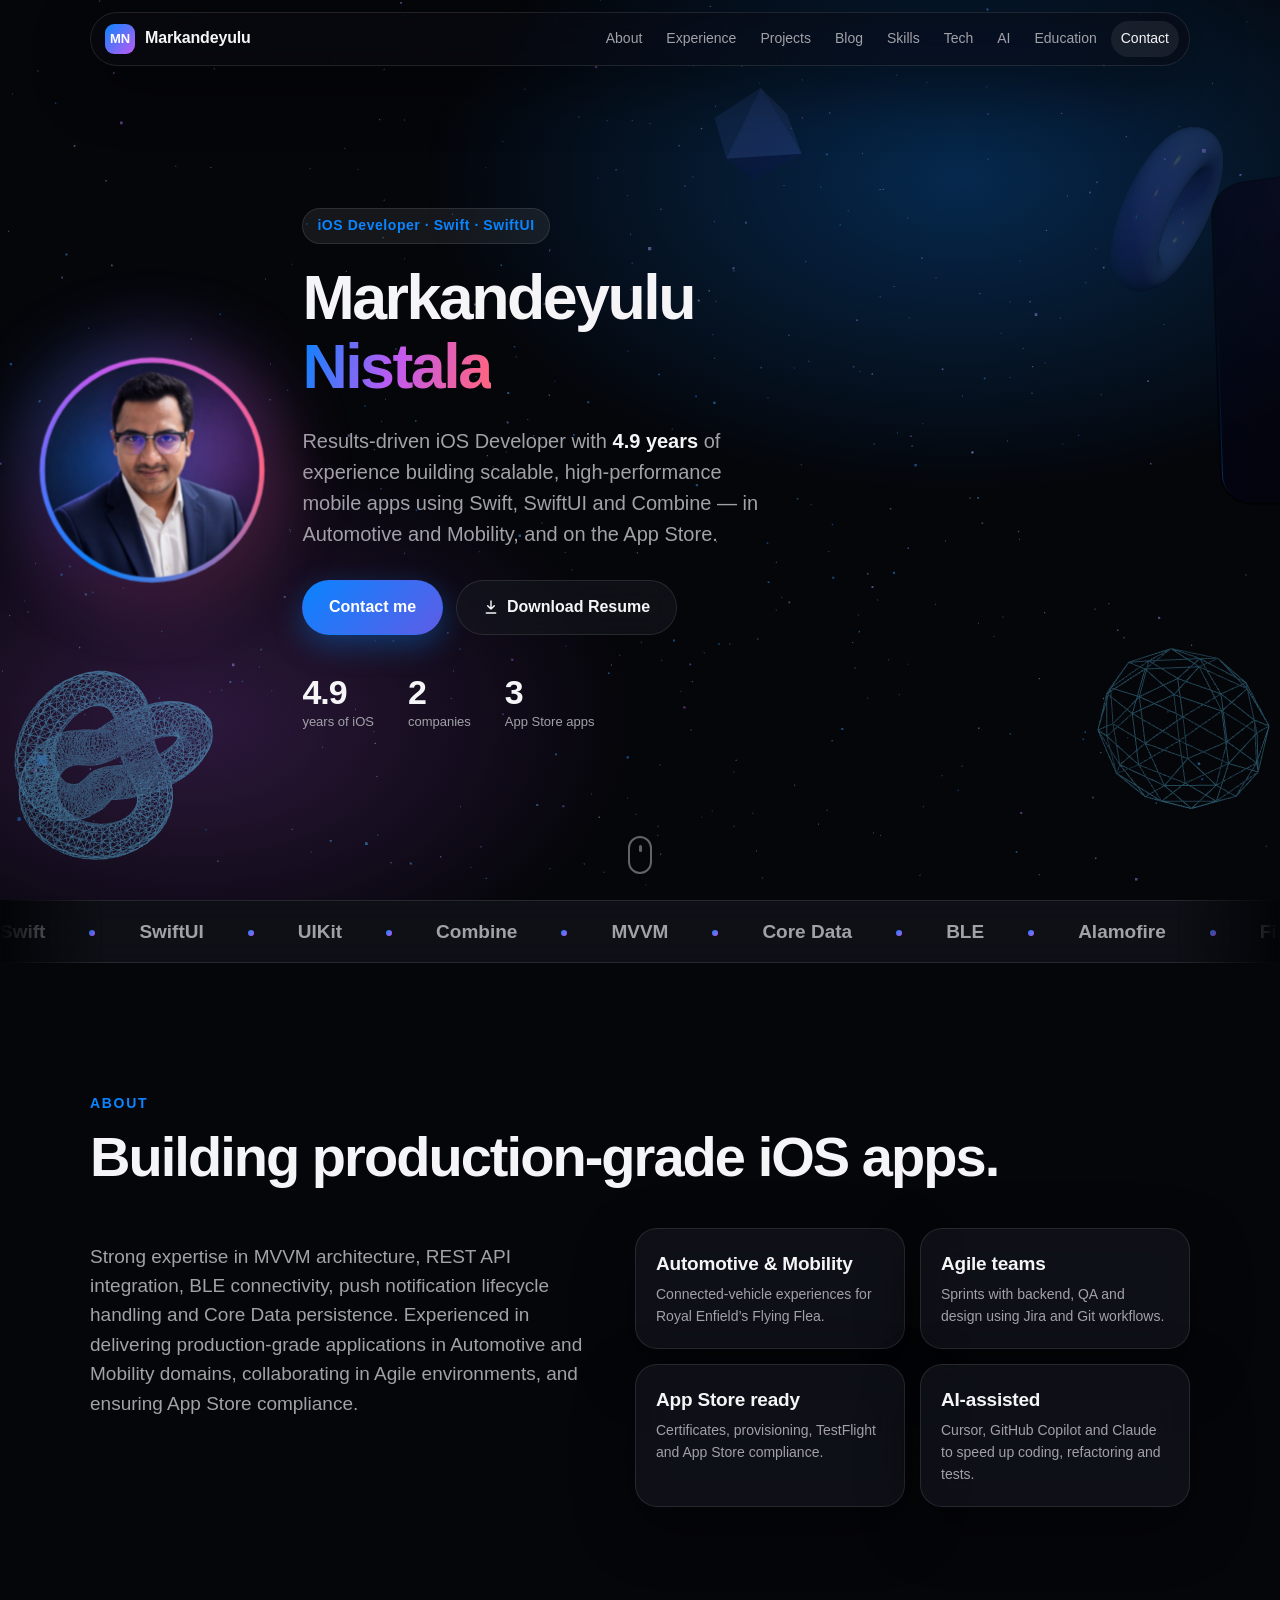
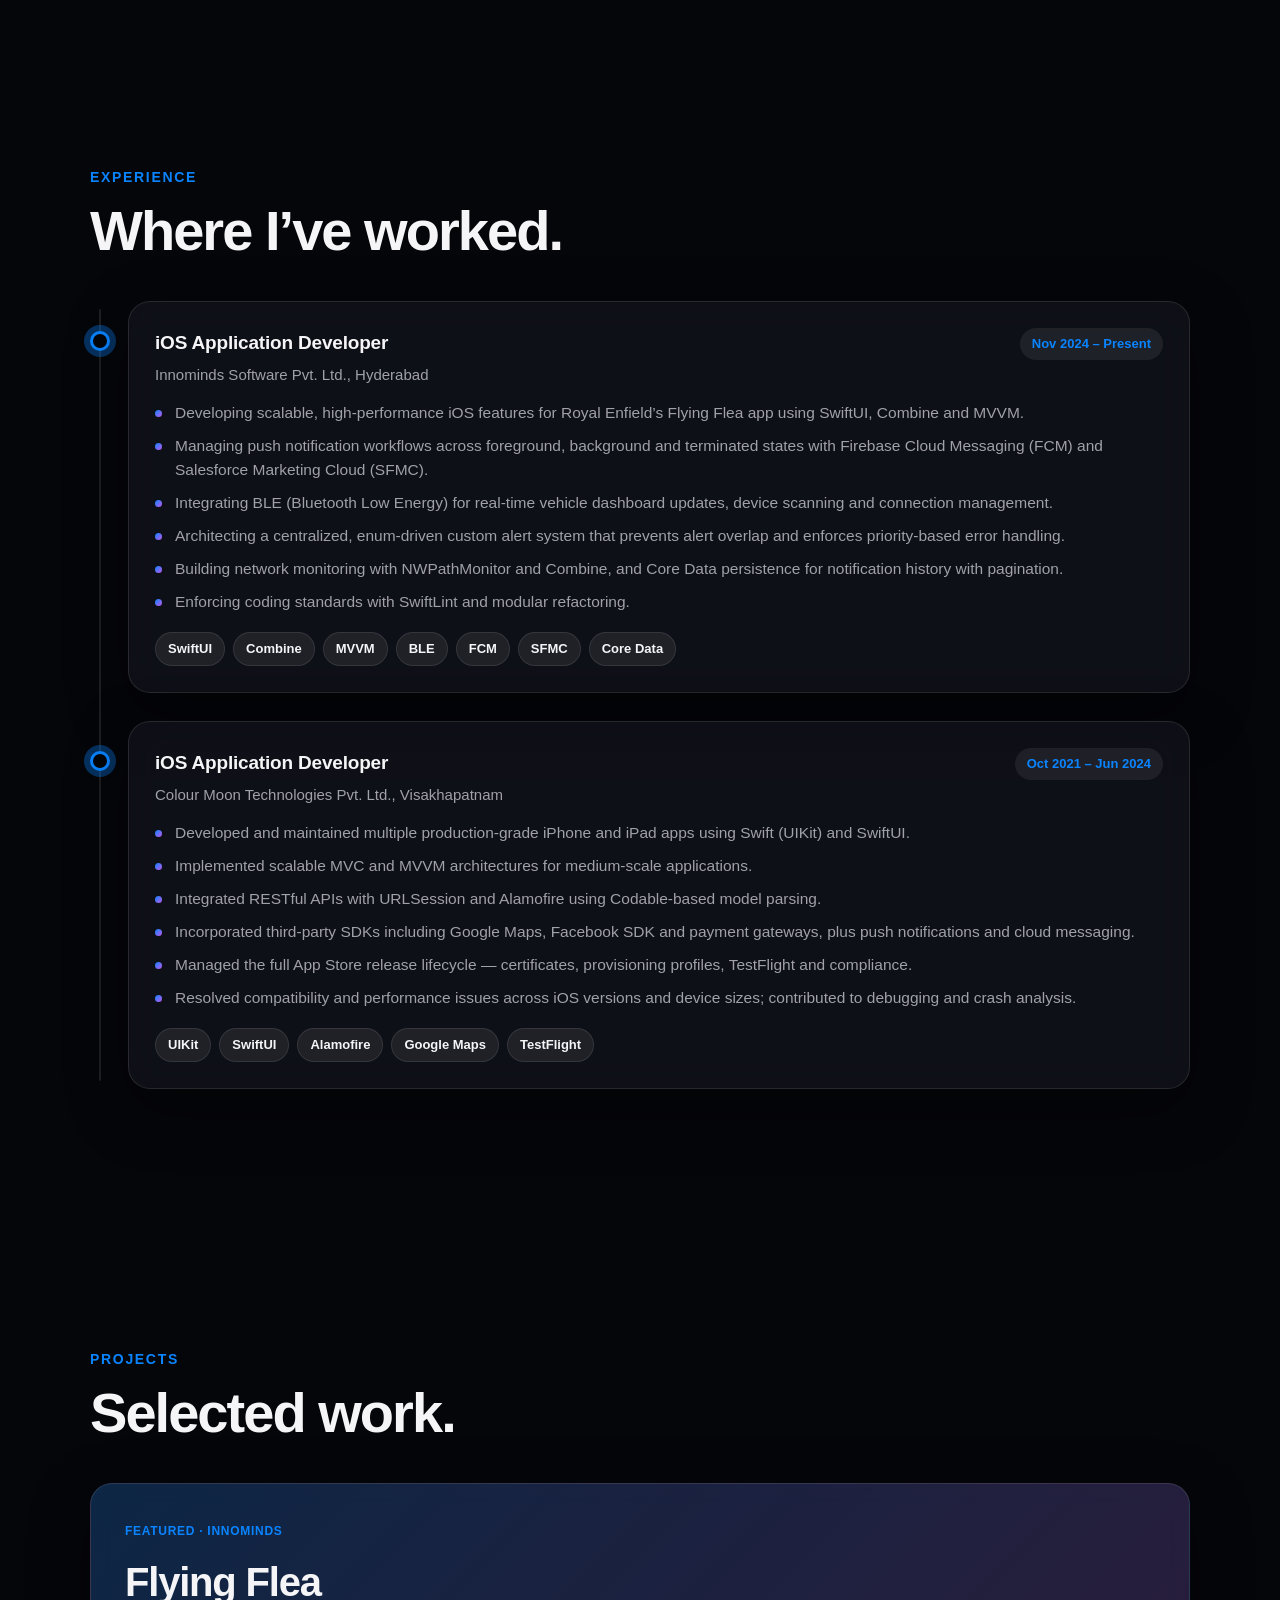
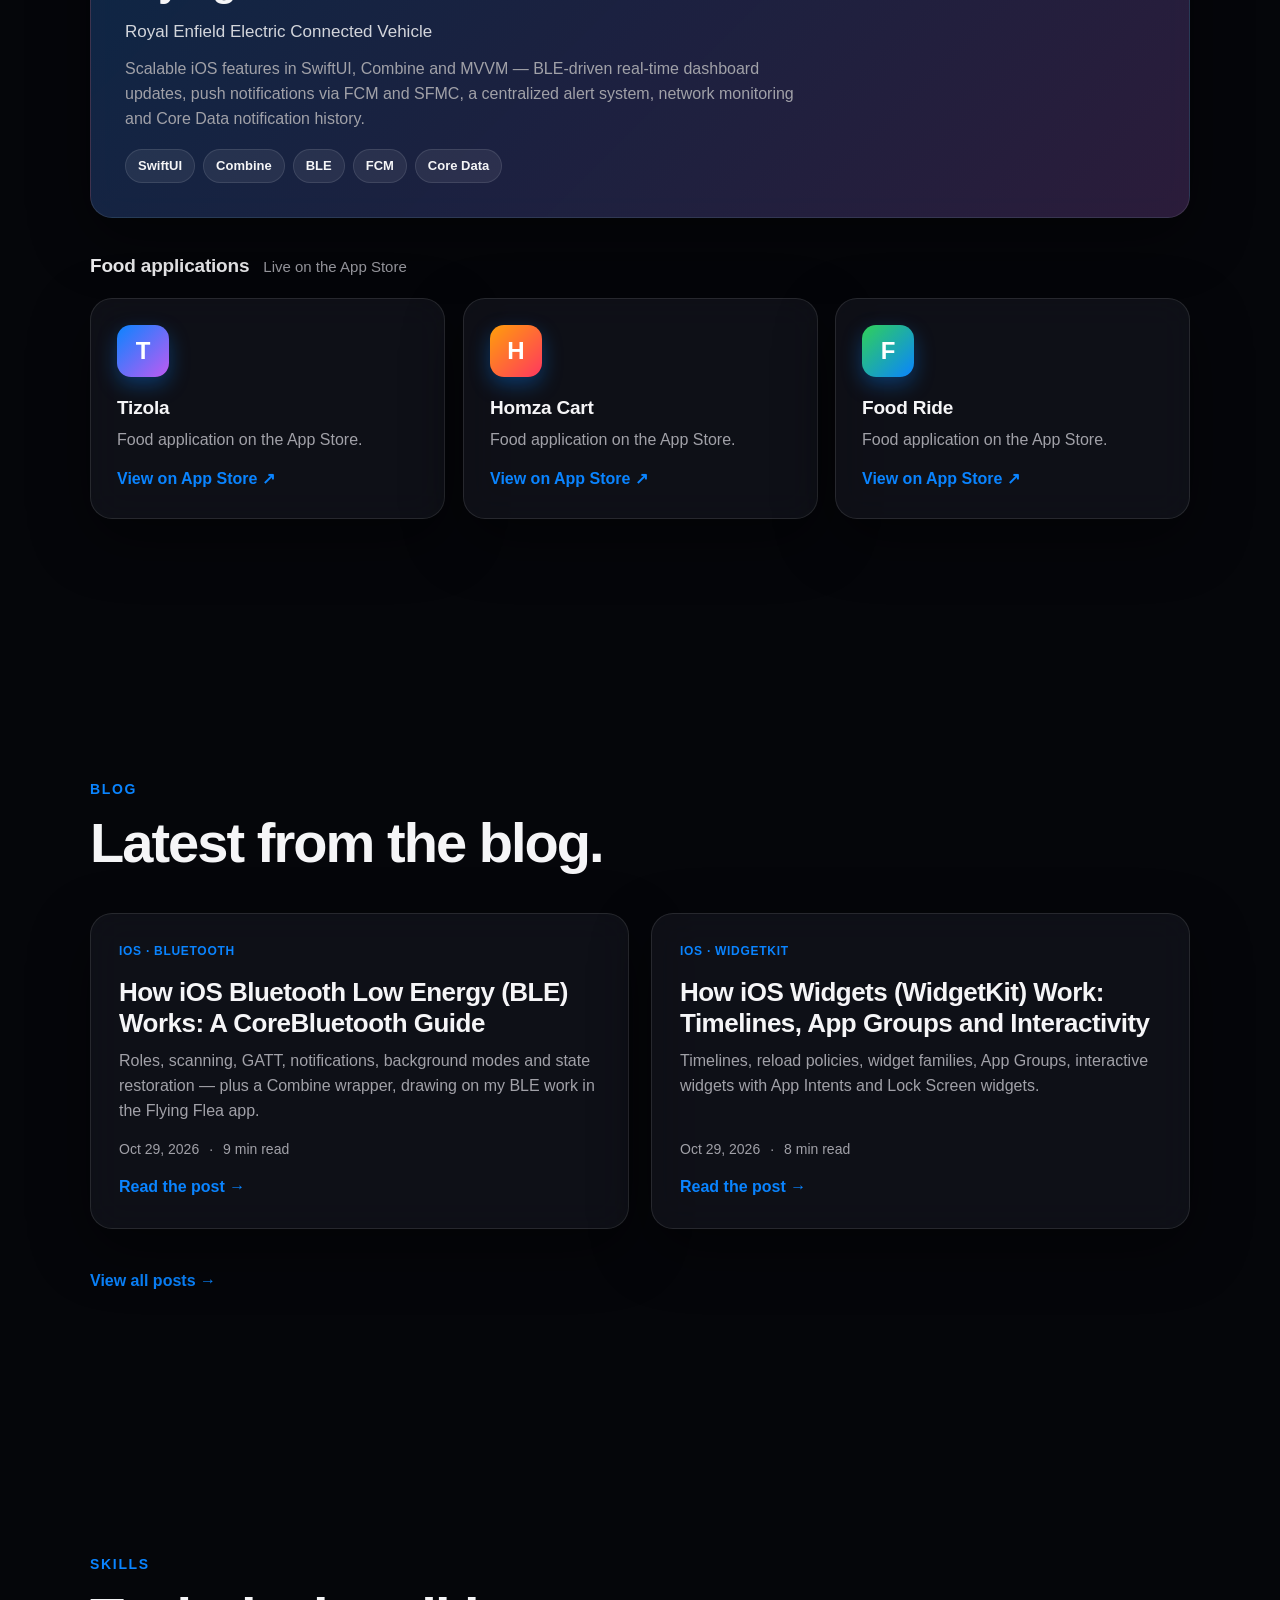
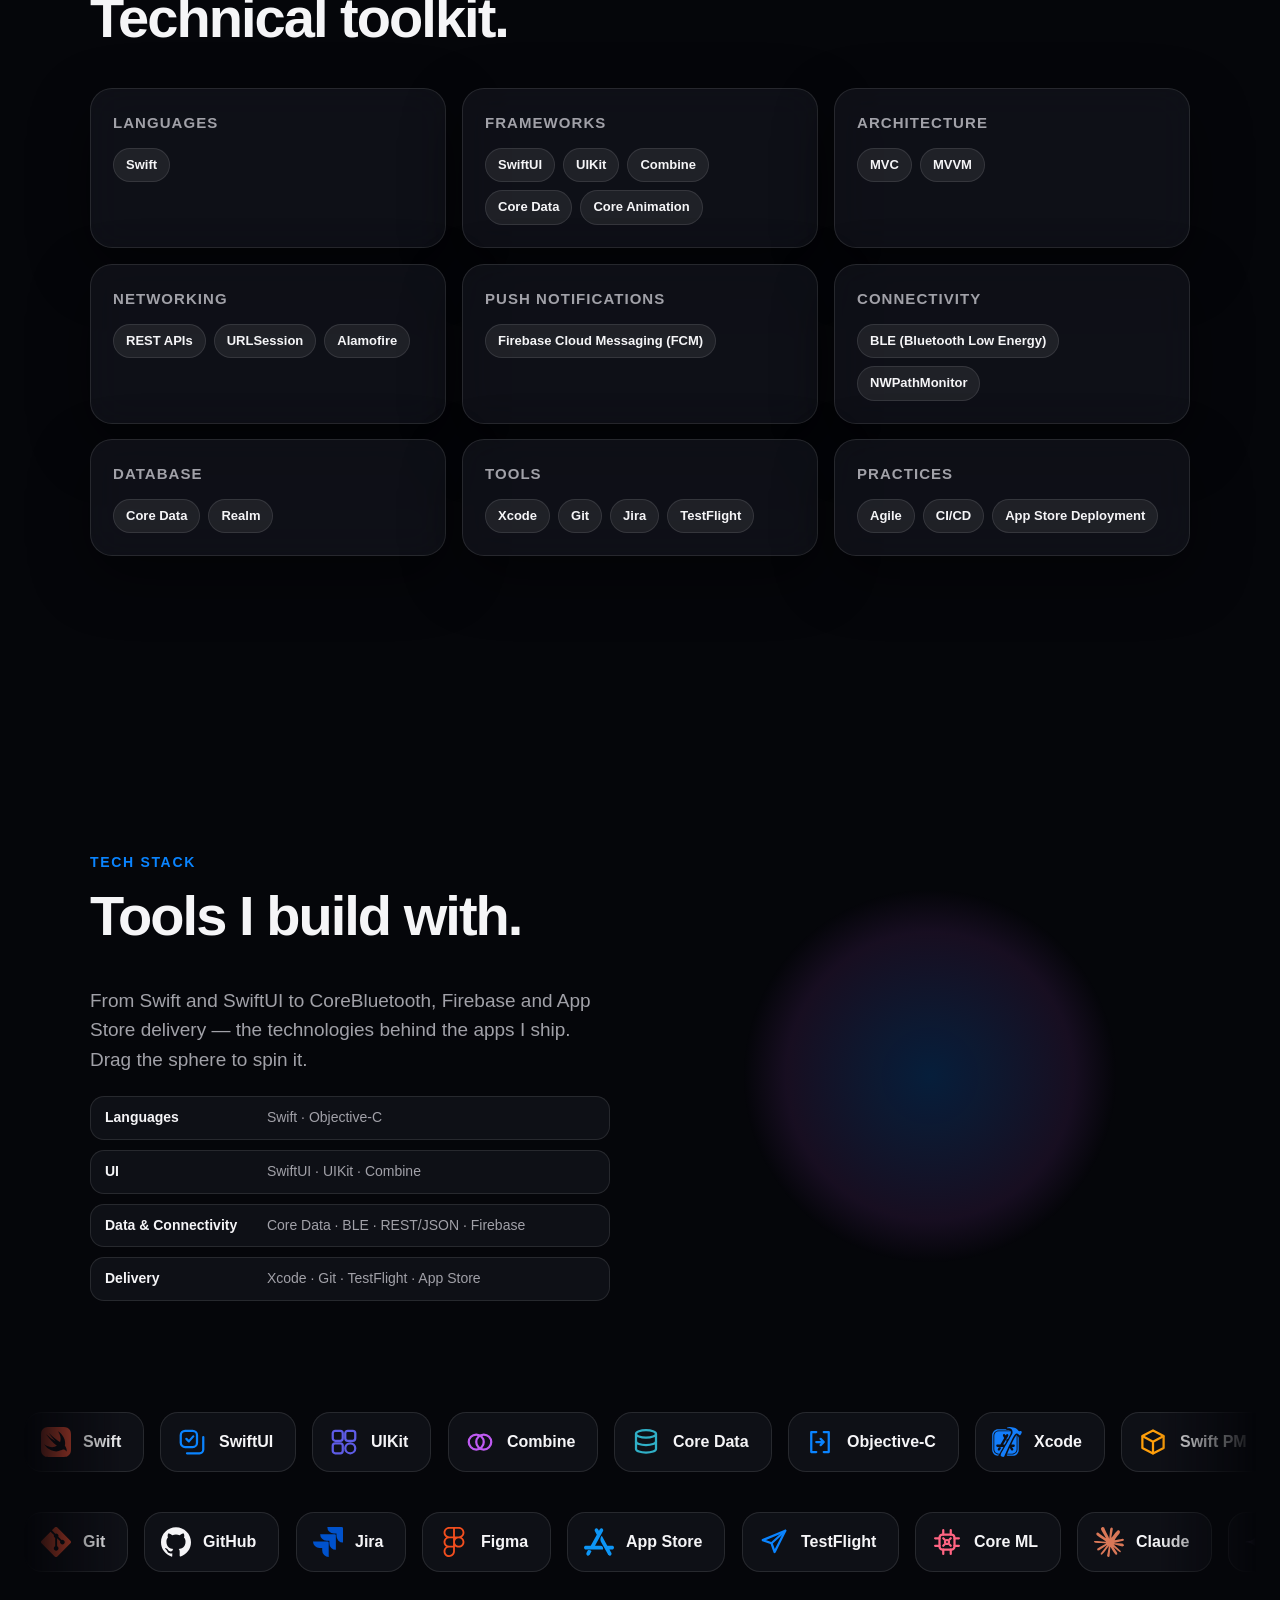
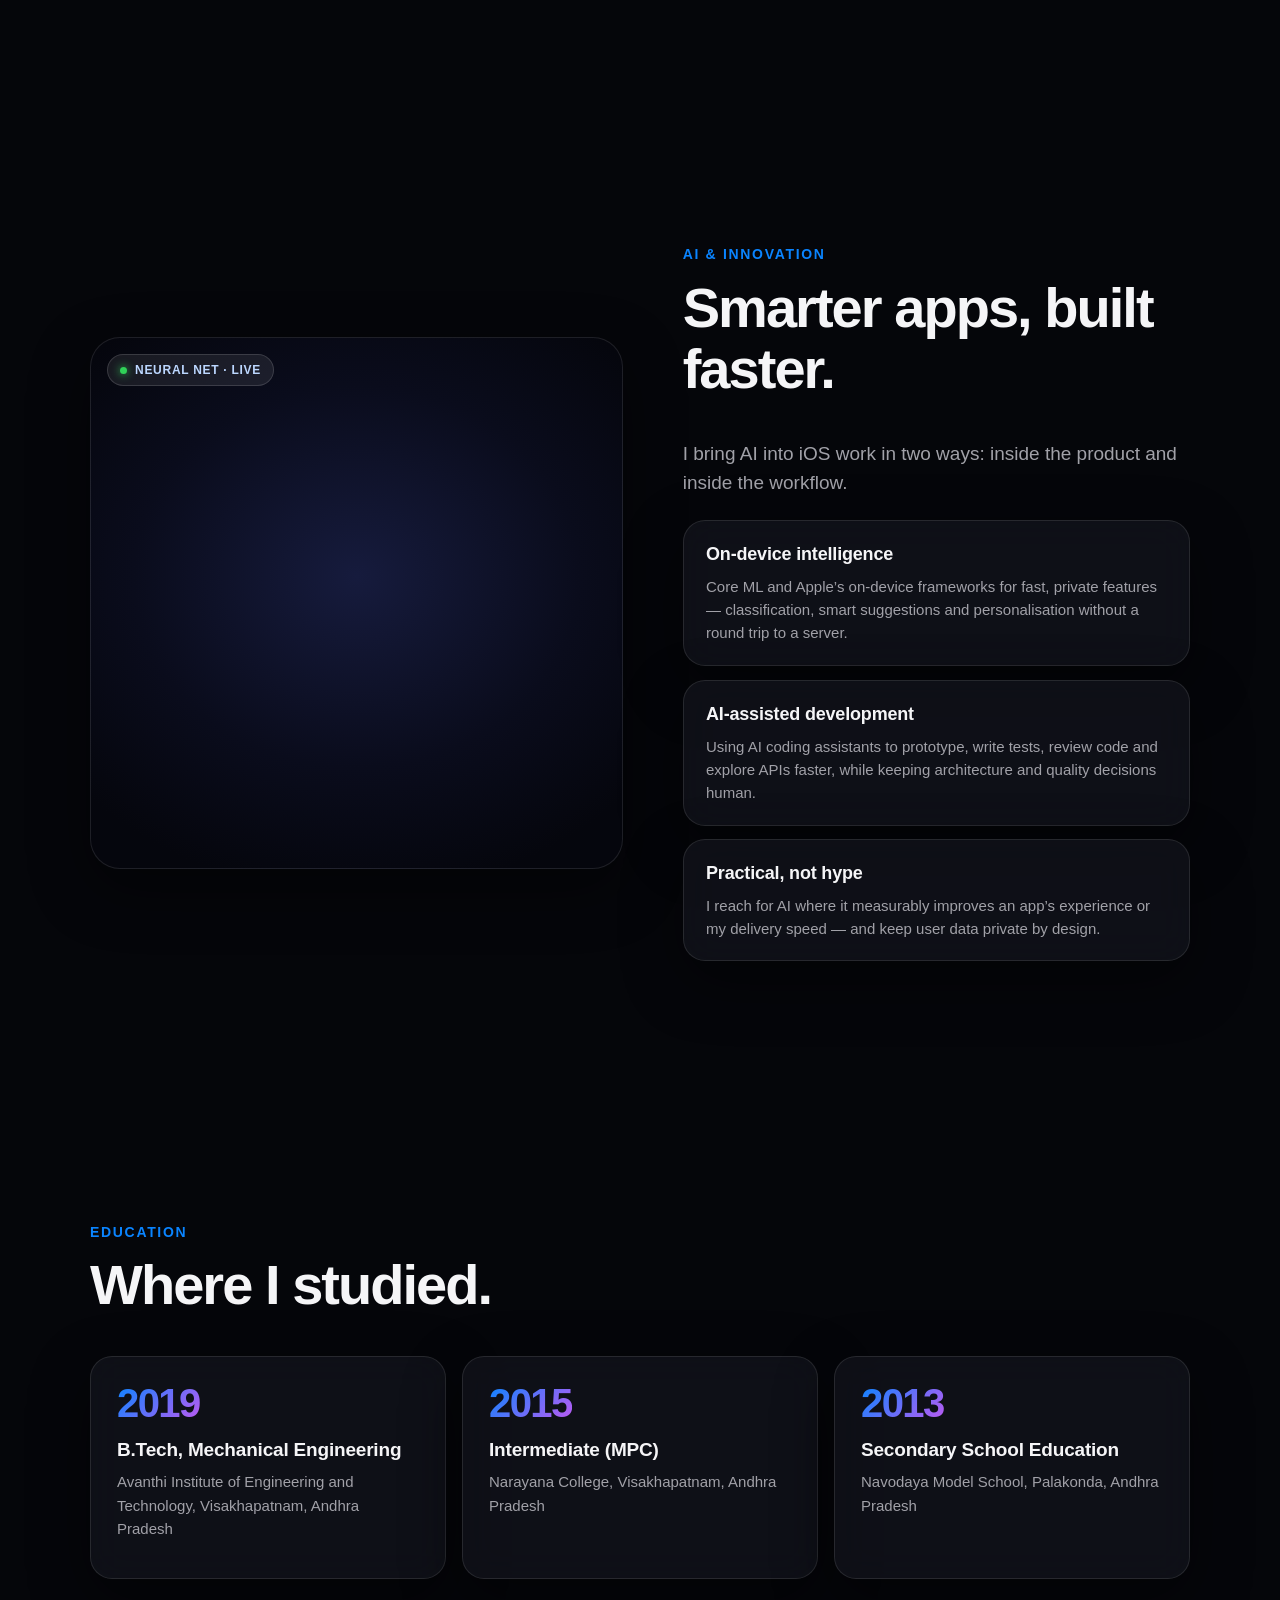
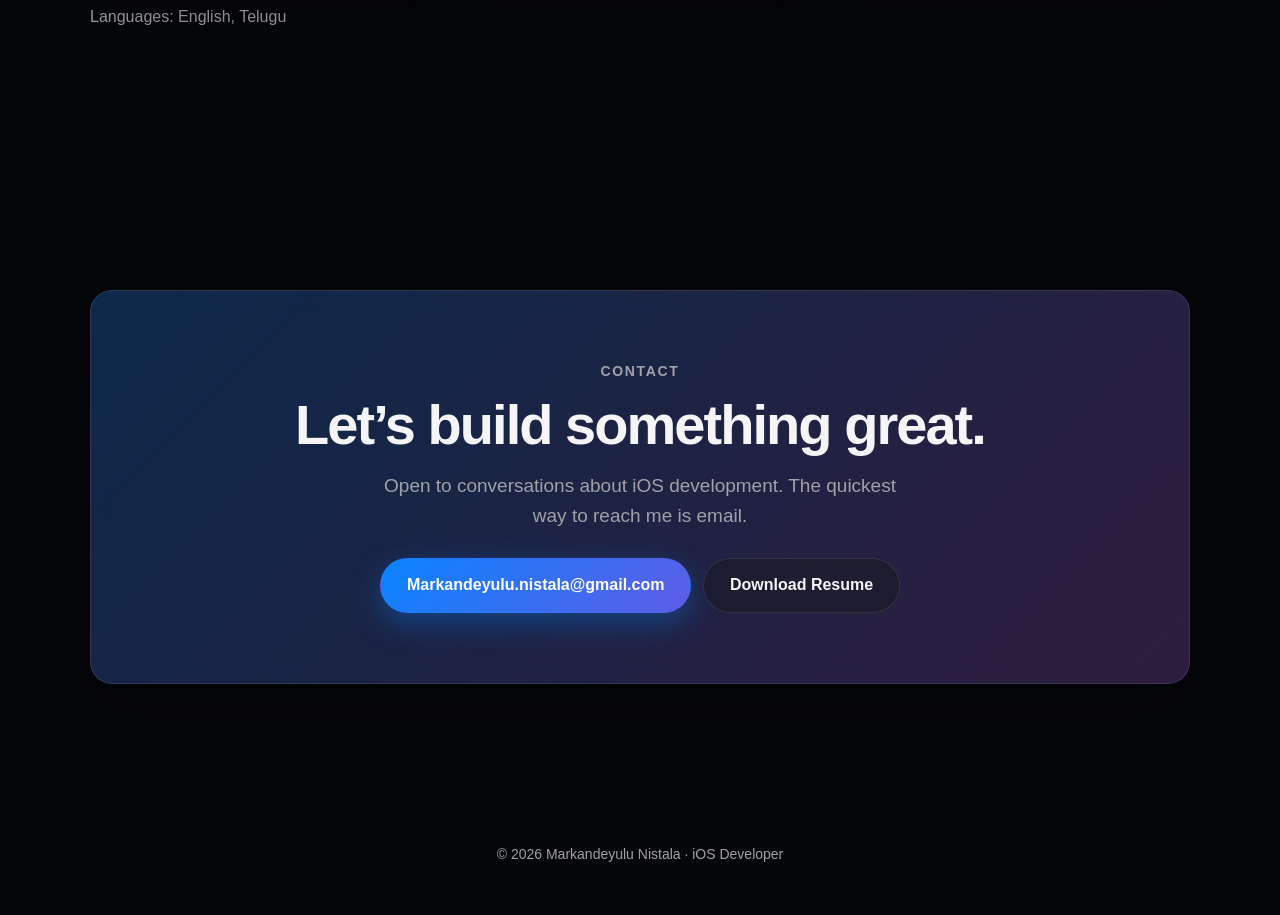
==== commit a094282c: "Single-face 3D head (back-face fade, surface-only skin), cache-busting ?v= on all assets, dark-theme" ====
--- a/index.html
+++ b/index.html
@@ -8,10 +8,10 @@
 <meta name="author" content="Markandeyulu Nistala">
 <meta name="keywords" content="iOS developer, Swift, SwiftUI, Combine, MVVM, BLE, Core Data, Firebase Cloud Messaging, Flying Flea, Royal Enfield, Markandeyulu Nistala">
 <meta name="robots" content="index, follow">
-<meta name="theme-color" content="#05060a" media="(prefers-color-scheme: dark)">
-<meta name="theme-color" content="#f5f5f7" media="(prefers-color-scheme: light)">
+<meta name="theme-color" content="#05060a">
+<meta name="color-scheme" content="dark">
 <link rel="canonical" href="https://slsmedu.in/">
-<link rel="icon" href="favicon.svg" type="image/svg+xml">
+<link rel="icon" href="favicon.svg?v=20261029b" type="image/svg+xml">
 <meta property="og:type" content="website">
 <meta property="og:site_name" content="Markandeyulu Nistala">
 <meta property="og:title" content="Markandeyulu Nistala — iOS Developer">
@@ -40,28 +40,18 @@
   "knowsLanguage": ["English", "Telugu"]
 }
 </script>
-<script>
-  // set theme before paint
-  (function () {
-    try {
-      var t = localStorage.getItem('theme');
-      if (!t) t = window.matchMedia('(prefers-color-scheme: light)').matches ? 'light' : 'dark';
-      document.documentElement.setAttribute('data-theme', t);
-    } catch (e) {}
-  })();
-</script>
 <script>if(!window.matchMedia('(prefers-reduced-motion: reduce)').matches)document.documentElement.classList.add('anim');</script>
 <noscript><style>html.anim [data-reveal],html.anim [data-hero]{opacity:1!important}</style></noscript>
-<link rel="preload" as="image" href="assets/markandeyulu-headshot.webp" type="image/webp">
-<link rel="stylesheet" href="style.css">
-<script defer src="vendor/gsap.min.js"></script>
-<script defer src="vendor/ScrollTrigger.min.js"></script>
+<link rel="preload" as="image" href="assets/markandeyulu-headshot.webp?v=20261029b" type="image/webp">
+<link rel="stylesheet" href="style.css?v=20261029b">
+<script defer src="vendor/gsap.min.js?v=20261029b"></script>
+<script defer src="vendor/ScrollTrigger.min.js?v=20261029b"></script>
 <script type="importmap">{ "imports": { "three": "./vendor/three.module.min.js" } }</script>
-<script type="module" src="scene.js"></script>
-<script type="module" src="tech3d.js"></script>
-<script type="module" src="head3d.js"></script>
-<script src="protect.js"></script>
-<script defer src="main.js"></script>
+<script type="module" src="scene.js?v=20261029b"></script>
+<script type="module" src="tech3d.js?v=20261029b"></script>
+<script type="module" src="head3d.js?v=20261029b"></script>
+<script src="protect.js?v=20261029b"></script>
+<script defer src="main.js?v=20261029b"></script>
 </head>
 <body>
 <div class="progress" aria-hidden="true"><span></span></div>
@@ -83,10 +73,6 @@
       <li><a href="#contact">Contact</a></li>
     </ul>
   </nav>
-  <button class="theme-toggle" id="themeToggle" type="button" aria-label="Toggle light / dark theme">
-    <svg class="i-moon" viewBox="0 0 24 24" width="18" height="18" fill="none" stroke="currentColor" stroke-width="2" stroke-linecap="round" stroke-linejoin="round"><path d="M21 12.8A9 9 0 1 1 11.2 3a7 7 0 0 0 9.8 9.8z"/></svg>
-    <svg class="i-sun" viewBox="0 0 24 24" width="18" height="18" fill="none" stroke="currentColor" stroke-width="2" stroke-linecap="round" stroke-linejoin="round"><circle cx="12" cy="12" r="4"/><path d="M12 2v2M12 20v2M4.9 4.9l1.4 1.4M17.7 17.7l1.4 1.4M2 12h2M20 12h2M4.9 19.1l1.4-1.4M17.7 6.3l1.4-1.4"/></svg>
-  </button>
 </header>
 
 <main id="top">
@@ -98,14 +84,14 @@
         <div class="portrait-spin">
           <div class="face front">
             <picture>
-              <source srcset="assets/markandeyulu-headshot.webp" type="image/webp">
-              <img src="assets/markandeyulu-headshot.jpg" alt="Markandeyulu Nistala" width="600" height="600" fetchpriority="high" decoding="async">
+              <source srcset="assets/markandeyulu-headshot.webp?v=20261029b" type="image/webp">
+              <img src="assets/markandeyulu-headshot.jpg?v=20261029b" alt="Markandeyulu Nistala" width="600" height="600" fetchpriority="high" decoding="async">
             </picture>
           </div>
           <div class="face back" aria-hidden="true">
             <picture>
-              <source srcset="assets/markandeyulu-headshot.webp" type="image/webp">
-              <img src="assets/markandeyulu-headshot.jpg" alt="" width="600" height="600" decoding="async">
+              <source srcset="assets/markandeyulu-headshot.webp?v=20261029b" type="image/webp">
+              <img src="assets/markandeyulu-headshot.jpg?v=20261029b" alt="" width="600" height="600" decoding="async">
             </picture>
           </div>
         </div>
@@ -117,7 +103,7 @@
       <p class="hero-sub" data-hero>Results-driven iOS Developer with <strong>4.9 years</strong> of experience building scalable, high-performance mobile apps using Swift, SwiftUI and Combine — in Automotive and Mobility, and on the App Store.</p>
       <div class="cta" data-hero>
         <a class="btn primary" href="#contact">Contact me</a>
-        <a class="btn ghost" href="resume.pdf" download="Markandeyulu_Nistala_Resume.pdf">
+        <a class="btn ghost" href="resume.pdf?v=20261029b" download="Markandeyulu_Nistala_Resume.pdf">
           <svg viewBox="0 0 24 24" width="16" height="16" fill="none" stroke="currentColor" stroke-width="2.2" stroke-linecap="round" stroke-linejoin="round" aria-hidden="true"><path d="M12 3v12M7 10l5 5 5-5M5 21h14"/></svg>
           Download Resume
         </a>
@@ -307,8 +293,8 @@
       </div>
     </div>
     <div class="logo-rows" data-reveal>
-      <div class="logo-marquee dir-l"><ul class="logo-track" aria-label="Technologies, row 1"><li class="logo-pill" style="--c:#F05138;--ico:url(assets/logos/swift.svg)"><span class="logo-ico" aria-hidden="true"></span><span class="logo-name">Swift</span></li><li class="logo-pill" style="--c:#0A84FF;--ico:url(assets/logos/swiftui.svg)"><span class="logo-ico" aria-hidden="true"></span><span class="logo-name">SwiftUI</span></li><li class="logo-pill" style="--c:#5E5CE6;--ico:url(assets/logos/uikit.svg)"><span class="logo-ico" aria-hidden="true"></span><span class="logo-name">UIKit</span></li><li class="logo-pill" style="--c:#BF5AF2;--ico:url(assets/logos/combine.svg)"><span class="logo-ico" aria-hidden="true"></span><span class="logo-name">Combine</span></li><li class="logo-pill" style="--c:#30B0C7;--ico:url(assets/logos/coredata.svg)"><span class="logo-ico" aria-hidden="true"></span><span class="logo-name">Core Data</span></li><li class="logo-pill" style="--c:#0A84FF;--ico:url(assets/logos/objc.svg)"><span class="logo-ico" aria-hidden="true"></span><span class="logo-name">Objective-C</span></li><li class="logo-pill" style="--c:#147EFB;--ico:url(assets/logos/xcode.svg)"><span class="logo-ico" aria-hidden="true"></span><span class="logo-name">Xcode</span></li><li class="logo-pill" style="--c:#FF9F0A;--ico:url(assets/logos/spm.svg)"><span class="logo-ico" aria-hidden="true"></span><span class="logo-name">Swift PM</span></li><li class="logo-pill" style="--c:#EE3322;--ico:url(assets/logos/cocoapods.svg)"><span class="logo-ico" aria-hidden="true"></span><span class="logo-name">CocoaPods</span></li><li class="logo-pill" style="--c:#0082FC;--ico:url(assets/logos/bluetooth.svg)"><span class="logo-ico" aria-hidden="true"></span><span class="logo-name">CoreBluetooth</span></li><li class="logo-pill" style="--c:#FFA000;--ico:url(assets/logos/firebase.svg)"><span class="logo-ico" aria-hidden="true"></span><span class="logo-name">Firebase</span></li><li class="logo-pill" style="--c:#64D2FF;--ico:url(assets/logos/rest.svg)"><span class="logo-ico" aria-hidden="true"></span><span class="logo-name">REST</span></li><li class="logo-pill" style="--c:var(--text);--ico:url(assets/logos/json.svg)"><span class="logo-ico" aria-hidden="true"></span><span class="logo-name">JSON</span></li></ul></div>
-      <div class="logo-marquee dir-r"><ul class="logo-track" aria-label="Tools and AI, row 2"><li class="logo-pill" style="--c:#F05032;--ico:url(assets/logos/git.svg)"><span class="logo-ico" aria-hidden="true"></span><span class="logo-name">Git</span></li><li class="logo-pill" style="--c:var(--text);--ico:url(assets/logos/github.svg)"><span class="logo-ico" aria-hidden="true"></span><span class="logo-name">GitHub</span></li><li class="logo-pill" style="--c:#0052CC;--ico:url(assets/logos/jira.svg)"><span class="logo-ico" aria-hidden="true"></span><span class="logo-name">Jira</span></li><li class="logo-pill" style="--c:#F24E1E;--ico:url(assets/logos/figma.svg)"><span class="logo-ico" aria-hidden="true"></span><span class="logo-name">Figma</span></li><li class="logo-pill" style="--c:#0D96F6;--ico:url(assets/logos/appstore.svg)"><span class="logo-ico" aria-hidden="true"></span><span class="logo-name">App Store</span></li><li class="logo-pill" style="--c:#0A84FF;--ico:url(assets/logos/testflight.svg)"><span class="logo-ico" aria-hidden="true"></span><span class="logo-name">TestFlight</span></li><li class="logo-pill" style="--c:#FF6482;--ico:url(assets/logos/coreml.svg)"><span class="logo-ico" aria-hidden="true"></span><span class="logo-name">Core ML</span></li><li class="logo-pill" style="--c:#D97757;--ico:url(assets/logos/claude.svg)"><span class="logo-ico" aria-hidden="true"></span><span class="logo-name">Claude</span></li><li class="logo-pill" style="--c:#8E75B2;--ico:url(assets/logos/googlegemini.svg)"><span class="logo-ico" aria-hidden="true"></span><span class="logo-name">Gemini</span></li><li class="logo-pill" style="--c:var(--text);--ico:url(assets/logos/githubcopilot.svg)"><span class="logo-ico" aria-hidden="true"></span><span class="logo-name">Copilot</span></li><li class="logo-pill" style="--c:var(--text);--ico:url(assets/logos/cursor.svg)"><span class="logo-ico" aria-hidden="true"></span><span class="logo-name">Cursor</span></li></ul></div>
+      <div class="logo-marquee dir-l"><ul class="logo-track" aria-label="Technologies, row 1"><li class="logo-pill" style="--c:#F05138;--ico:url(assets/logos/swift.svg?v=20261029b)"><span class="logo-ico" aria-hidden="true"></span><span class="logo-name">Swift</span></li><li class="logo-pill" style="--c:#0A84FF;--ico:url(assets/logos/swiftui.svg?v=20261029b)"><span class="logo-ico" aria-hidden="true"></span><span class="logo-name">SwiftUI</span></li><li class="logo-pill" style="--c:#5E5CE6;--ico:url(assets/logos/uikit.svg?v=20261029b)"><span class="logo-ico" aria-hidden="true"></span><span class="logo-name">UIKit</span></li><li class="logo-pill" style="--c:#BF5AF2;--ico:url(assets/logos/combine.svg?v=20261029b)"><span class="logo-ico" aria-hidden="true"></span><span class="logo-name">Combine</span></li><li class="logo-pill" style="--c:#30B0C7;--ico:url(assets/logos/coredata.svg?v=20261029b)"><span class="logo-ico" aria-hidden="true"></span><span class="logo-name">Core Data</span></li><li class="logo-pill" style="--c:#0A84FF;--ico:url(assets/logos/objc.svg?v=20261029b)"><span class="logo-ico" aria-hidden="true"></span><span class="logo-name">Objective-C</span></li><li class="logo-pill" style="--c:#147EFB;--ico:url(assets/logos/xcode.svg?v=20261029b)"><span class="logo-ico" aria-hidden="true"></span><span class="logo-name">Xcode</span></li><li class="logo-pill" style="--c:#FF9F0A;--ico:url(assets/logos/spm.svg?v=20261029b)"><span class="logo-ico" aria-hidden="true"></span><span class="logo-name">Swift PM</span></li><li class="logo-pill" style="--c:#EE3322;--ico:url(assets/logos/cocoapods.svg?v=20261029b)"><span class="logo-ico" aria-hidden="true"></span><span class="logo-name">CocoaPods</span></li><li class="logo-pill" style="--c:#0082FC;--ico:url(assets/logos/bluetooth.svg?v=20261029b)"><span class="logo-ico" aria-hidden="true"></span><span class="logo-name">CoreBluetooth</span></li><li class="logo-pill" style="--c:#FFA000;--ico:url(assets/logos/firebase.svg?v=20261029b)"><span class="logo-ico" aria-hidden="true"></span><span class="logo-name">Firebase</span></li><li class="logo-pill" style="--c:#64D2FF;--ico:url(assets/logos/rest.svg?v=20261029b)"><span class="logo-ico" aria-hidden="true"></span><span class="logo-name">REST</span></li><li class="logo-pill" style="--c:var(--text);--ico:url(assets/logos/json.svg?v=20261029b)"><span class="logo-ico" aria-hidden="true"></span><span class="logo-name">JSON</span></li></ul></div>
+      <div class="logo-marquee dir-r"><ul class="logo-track" aria-label="Tools and AI, row 2"><li class="logo-pill" style="--c:#F05032;--ico:url(assets/logos/git.svg?v=20261029b)"><span class="logo-ico" aria-hidden="true"></span><span class="logo-name">Git</span></li><li class="logo-pill" style="--c:var(--text);--ico:url(assets/logos/github.svg?v=20261029b)"><span class="logo-ico" aria-hidden="true"></span><span class="logo-name">GitHub</span></li><li class="logo-pill" style="--c:#0052CC;--ico:url(assets/logos/jira.svg?v=20261029b)"><span class="logo-ico" aria-hidden="true"></span><span class="logo-name">Jira</span></li><li class="logo-pill" style="--c:#F24E1E;--ico:url(assets/logos/figma.svg?v=20261029b)"><span class="logo-ico" aria-hidden="true"></span><span class="logo-name">Figma</span></li><li class="logo-pill" style="--c:#0D96F6;--ico:url(assets/logos/appstore.svg?v=20261029b)"><span class="logo-ico" aria-hidden="true"></span><span class="logo-name">App Store</span></li><li class="logo-pill" style="--c:#0A84FF;--ico:url(assets/logos/testflight.svg?v=20261029b)"><span class="logo-ico" aria-hidden="true"></span><span class="logo-name">TestFlight</span></li><li class="logo-pill" style="--c:#FF6482;--ico:url(assets/logos/coreml.svg?v=20261029b)"><span class="logo-ico" aria-hidden="true"></span><span class="logo-name">Core ML</span></li><li class="logo-pill" style="--c:#D97757;--ico:url(assets/logos/claude.svg?v=20261029b)"><span class="logo-ico" aria-hidden="true"></span><span class="logo-name">Claude</span></li><li class="logo-pill" style="--c:#8E75B2;--ico:url(assets/logos/googlegemini.svg?v=20261029b)"><span class="logo-ico" aria-hidden="true"></span><span class="logo-name">Gemini</span></li><li class="logo-pill" style="--c:var(--text);--ico:url(assets/logos/githubcopilot.svg?v=20261029b)"><span class="logo-ico" aria-hidden="true"></span><span class="logo-name">Copilot</span></li><li class="logo-pill" style="--c:var(--text);--ico:url(assets/logos/cursor.svg?v=20261029b)"><span class="logo-ico" aria-hidden="true"></span><span class="logo-name">Cursor</span></li></ul></div>
     </div>
   </section>
 
@@ -367,7 +353,7 @@
         <p class="lead">Open to conversations about iOS development. The quickest way to reach me is email.</p>
         <div class="cta center">
           <a class="btn primary" href="mailto:Markandeyulu.nistala@gmail.com">Markandeyulu.nistala@gmail.com</a>
-          <a class="btn ghost" href="resume.pdf" download="Markandeyulu_Nistala_Resume.pdf">Download Resume</a>
+          <a class="btn ghost" href="resume.pdf?v=20261029b" download="Markandeyulu_Nistala_Resume.pdf">Download Resume</a>
         </div>
       </div>
     </div>
--- a/style.css
+++ b/style.css
@@ -4,15 +4,10 @@
   --radius:22px;
   --ease:cubic-bezier(.22,.8,.2,1);
 }
-html[data-theme="dark"]{
+:root{
   --bg:#05060a; --text:#f5f5f7; --muted:#a1a1a8; --card:rgba(22,24,32,.62); --card-solid:#14151c;
   --border:rgba(255,255,255,.10); --chip:rgba(255,255,255,.07); --nav:rgba(10,11,16,.62);
   --shadow:0 20px 60px rgba(0,0,0,.45); --glow:rgba(10,132,255,.35); color-scheme:dark;
-}
-html[data-theme="light"]{
-  --bg:#f5f5f7; --text:#1d1d1f; --muted:#5f5f66; --card:rgba(255,255,255,.72); --card-solid:#fff;
-  --border:rgba(0,0,0,.08); --chip:rgba(0,0,0,.05); --nav:rgba(255,255,255,.7);
-  --shadow:0 20px 50px rgba(30,40,80,.12); --glow:rgba(10,132,255,.25); color-scheme:light;
 }
 *{box-sizing:border-box;margin:0;padding:0}
 html{overflow-x:clip;scroll-behavior:smooth;-webkit-text-size-adjust:100%}
@@ -37,10 +32,6 @@
 .nav nav ul{display:flex;gap:4px}
 .nav nav a{display:block;padding:7px 10px;border-radius:999px;font-size:14px;color:var(--muted);transition:color .2s,background .2s}
 .nav nav a:hover,.nav nav a.active{color:var(--text);background:var(--chip)}
-.theme-toggle{width:36px;height:36px;border-radius:50%;border:1px solid var(--border);background:var(--chip);color:var(--text);cursor:pointer;display:grid;place-items:center;transition:transform .3s var(--ease)}
-.theme-toggle:hover{transform:rotate(18deg) scale(1.08)}
-html[data-theme="dark"] .i-sun{display:none}
-html[data-theme="light"] .i-moon{display:none}
 
 /* HERO */
 .hero{min-height:100svh;display:flex;align-items:center;padding:120px max(24px,calc((100% - 1100px)/2)) 80px;position:relative}
@@ -89,7 +80,6 @@
   transform-style:preserve-3d;transition:transform .45s var(--ease),border-color .3s,box-shadow .3s;will-change:transform}
 .card.tilt::after{content:"";position:absolute;inset:0;border-radius:inherit;pointer-events:none;opacity:0;transition:opacity .3s;
   background:radial-gradient(420px circle at var(--mx,50%) var(--my,50%),rgba(255,255,255,.14),transparent 45%)}
-html[data-theme="light"] .card.tilt::after{background:radial-gradient(420px circle at var(--mx,50%) var(--my,50%),rgba(10,132,255,.10),transparent 45%)}
 .card.tilt:hover::after{opacity:1}
 .card.tilt:hover{border-color:rgba(10,132,255,.45)}
 .card p{color:var(--muted)}
@@ -288,7 +278,6 @@
 .hero-3d canvas{position:absolute;inset:0;width:100%;height:100%;cursor:grab;touch-action:pan-y;opacity:0;transition:opacity .8s}
 .hero-3d.ready canvas{opacity:1}
 .hero-3d:active canvas{cursor:grabbing}
-html[data-theme="light"] .hero-3d::before{content:"";position:absolute;inset:6% 4%;border-radius:46%;background:radial-gradient(closest-side,rgba(8,12,38,.96),rgba(8,12,38,.78) 62%,transparent 100%)}
 @media (max-width:1180px){
   .hero{padding-left:24px;padding-right:24px}
   .hero-3d{flex:none;position:absolute;top:100px;right:-8vw;width:min(54vw,520px);aspect-ratio:1;margin:0;min-height:0;align-self:auto;z-index:0}
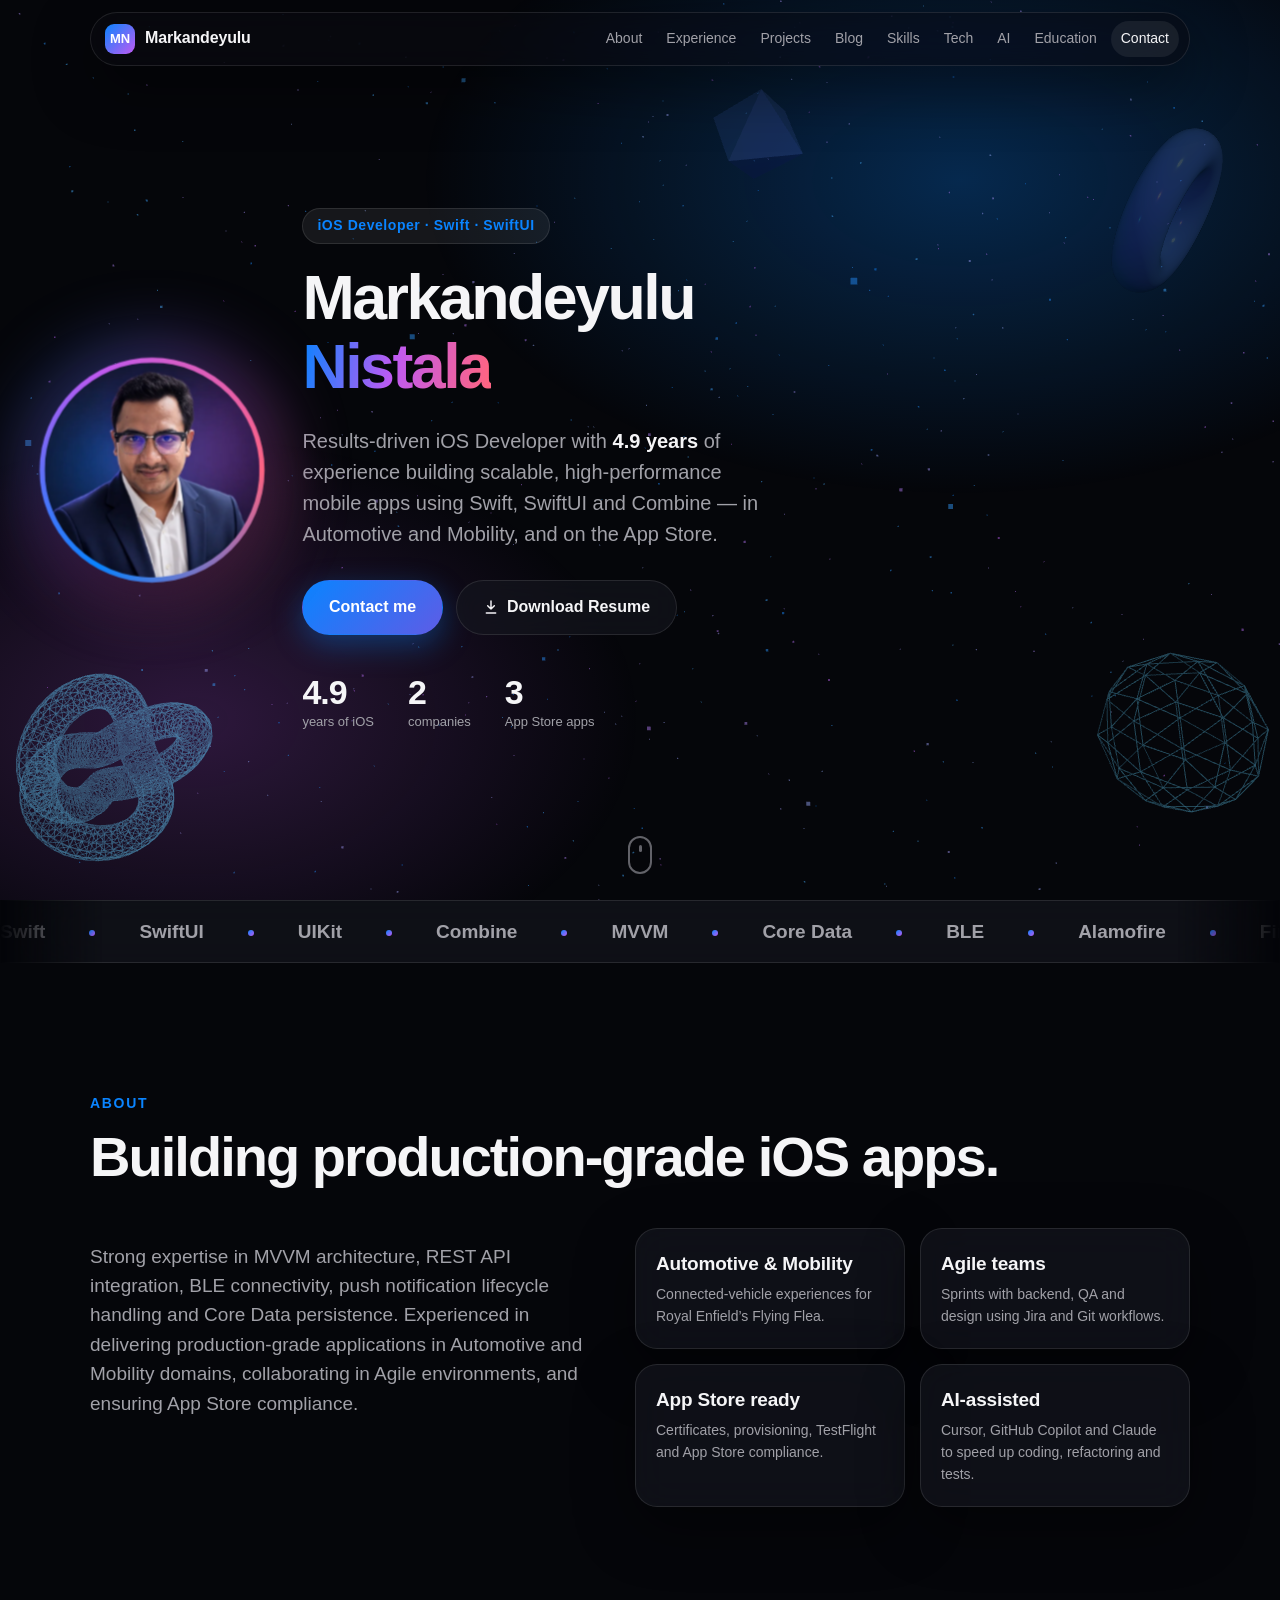
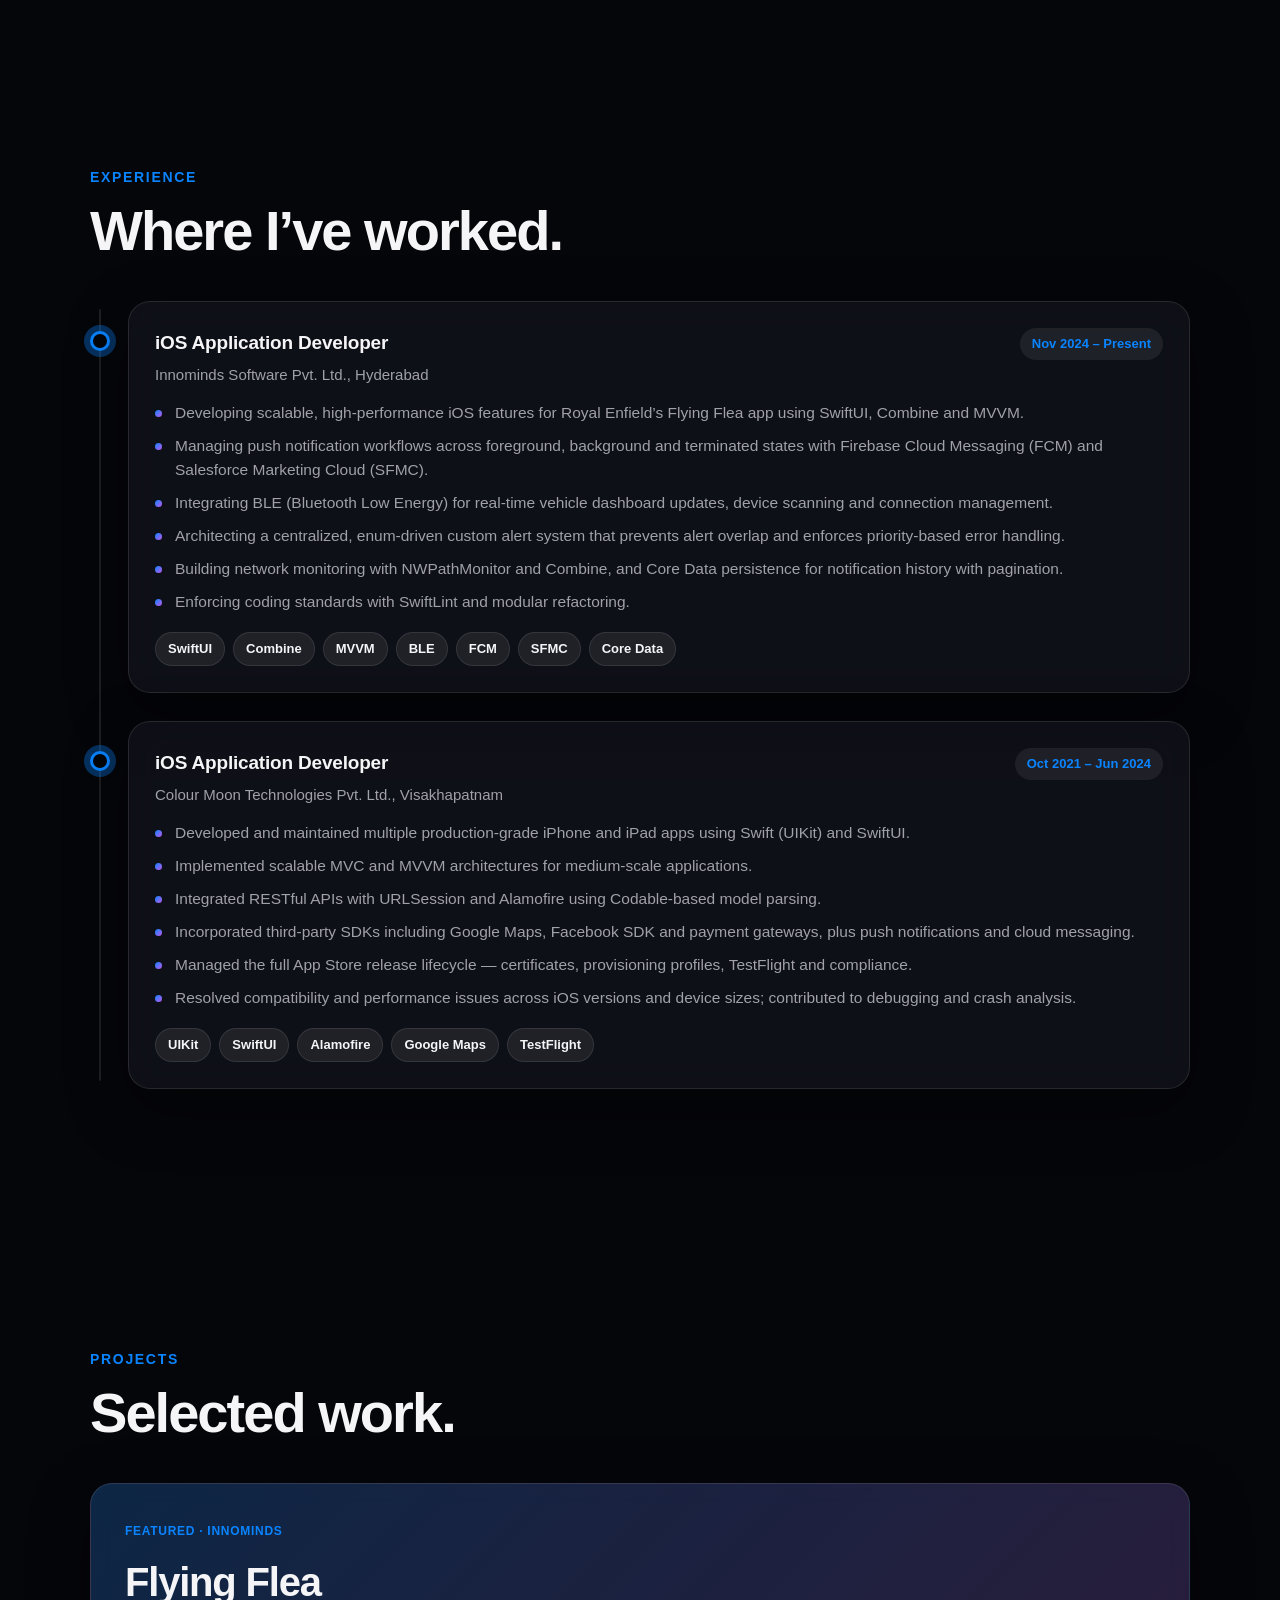
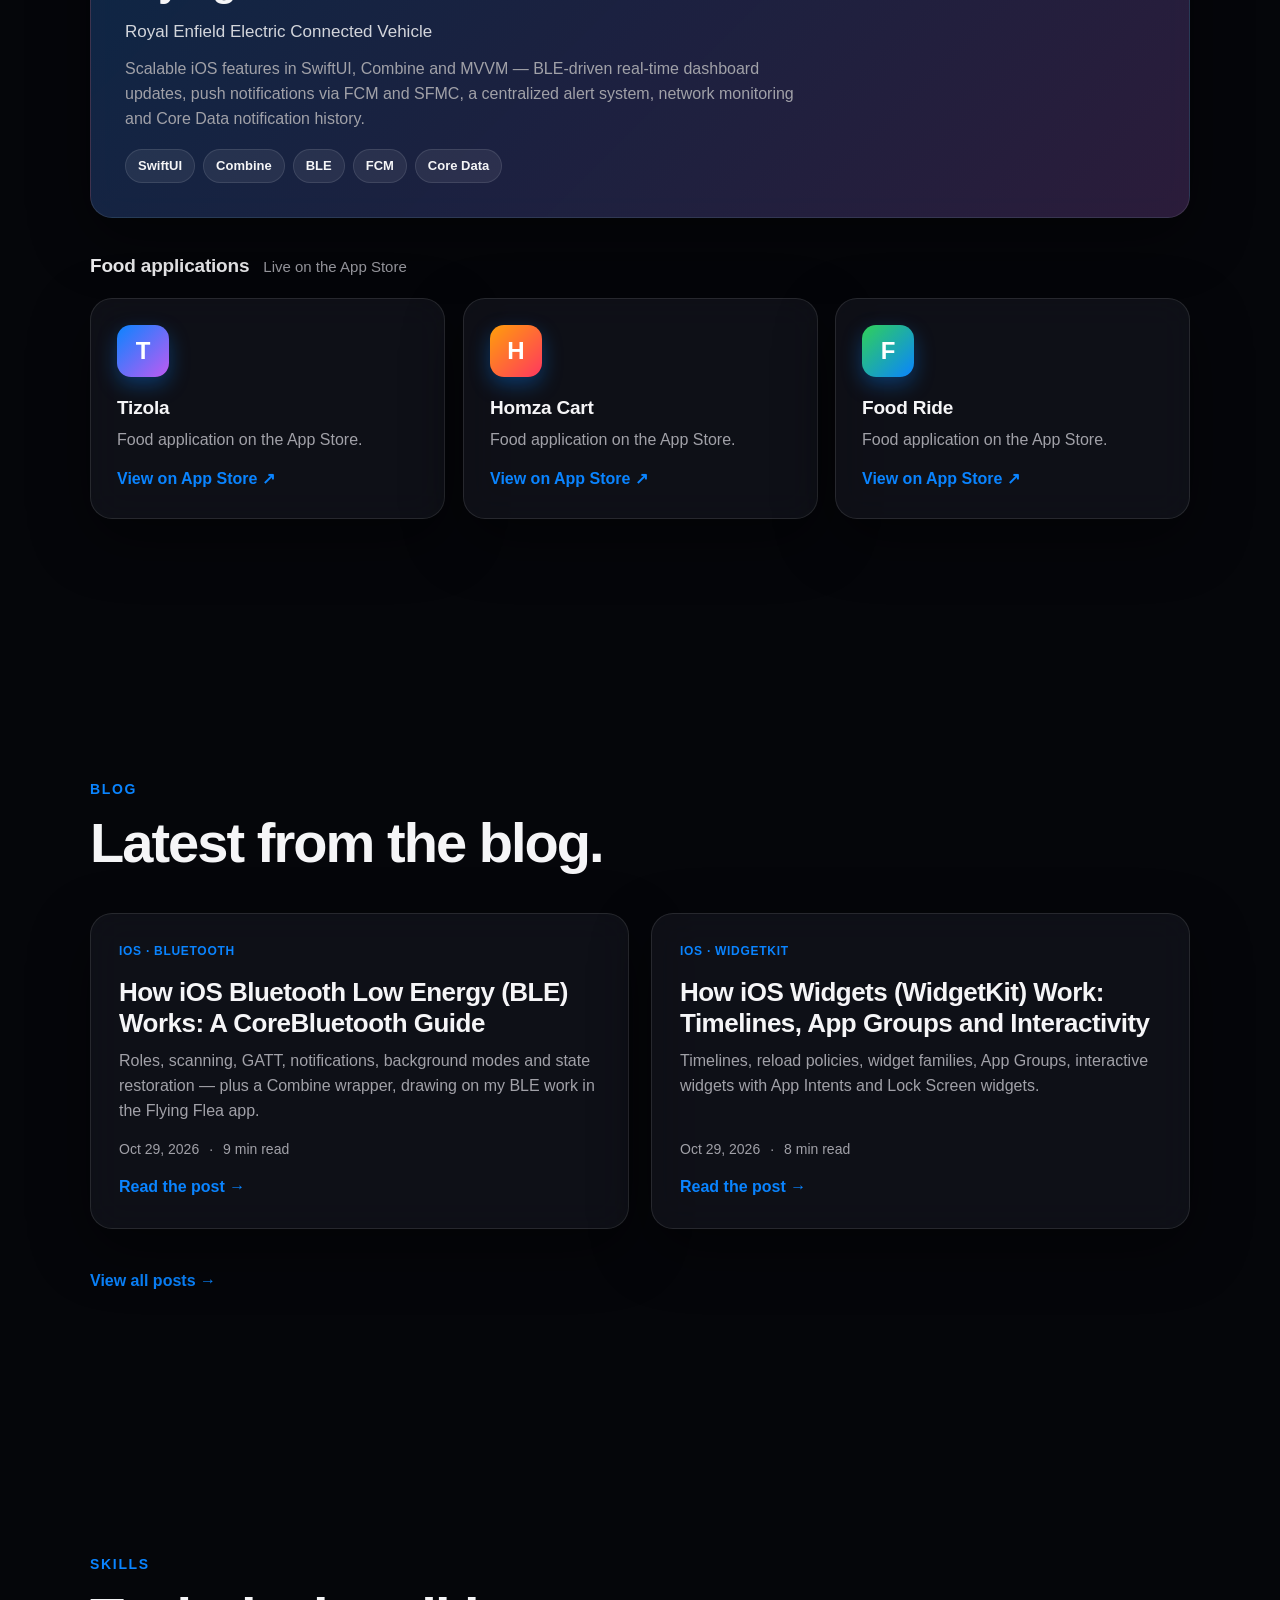
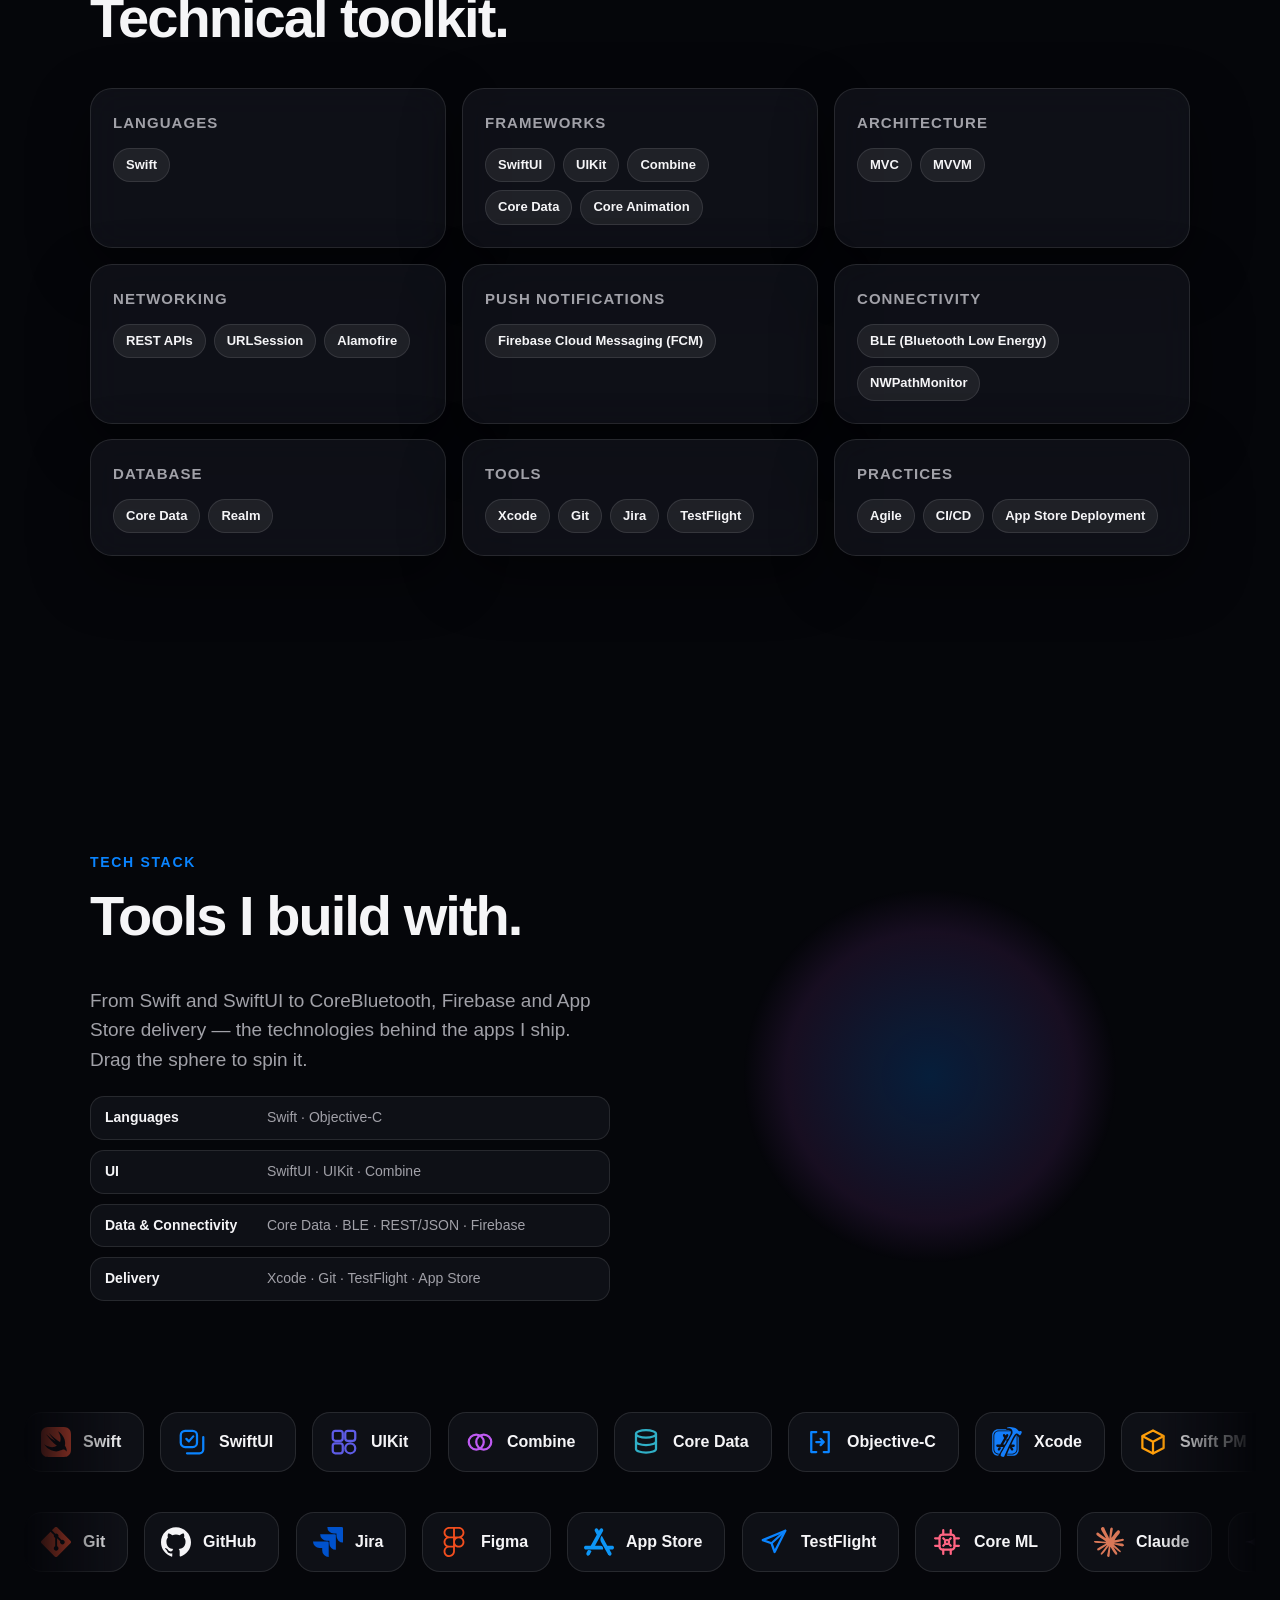
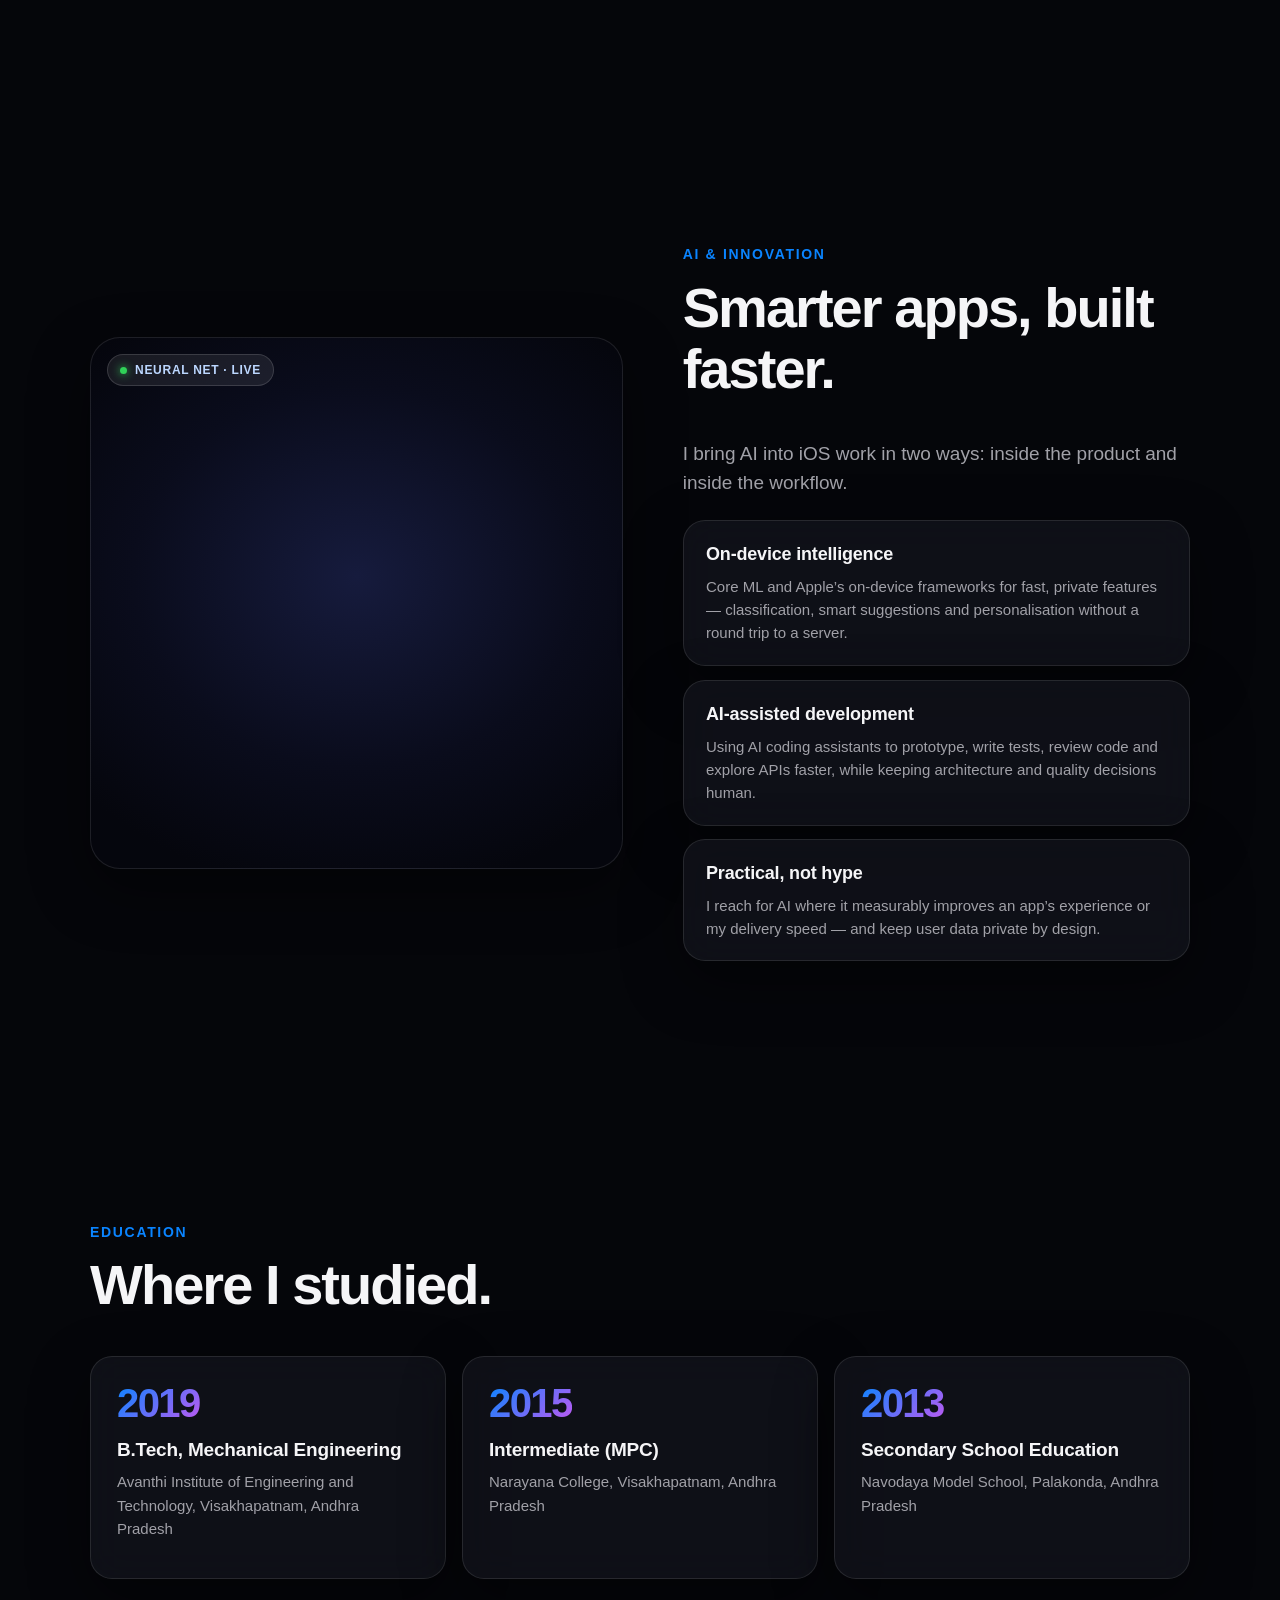
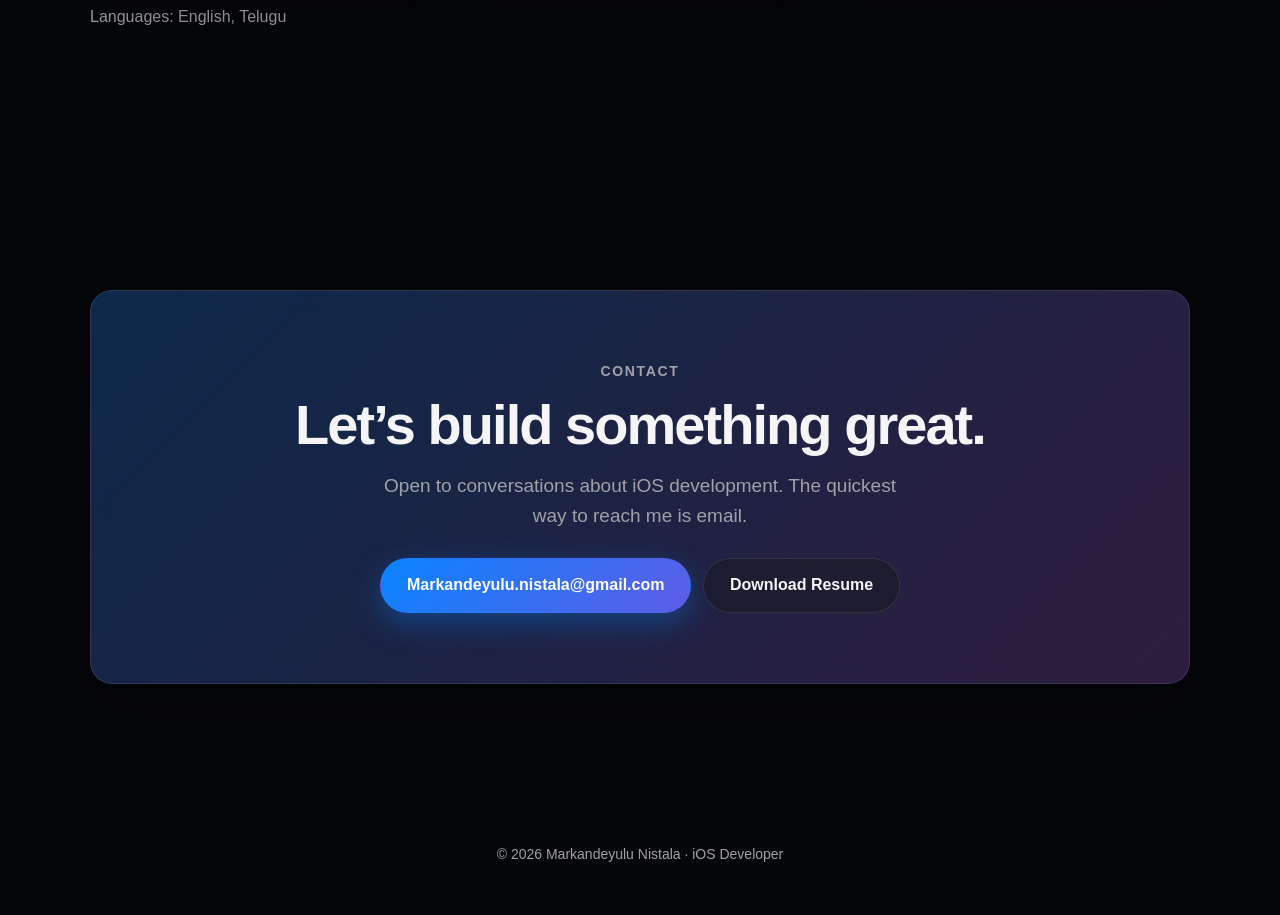
==== commit 216471b2: "Hero head: fully rounded 360° volume (elliptical shell, symmetric face features), continuous rotatio" ====
--- a/index.html
+++ b/index.html
@@ -11,7 +11,7 @@
 <meta name="theme-color" content="#05060a">
 <meta name="color-scheme" content="dark">
 <link rel="canonical" href="https://slsmedu.in/">
-<link rel="icon" href="favicon.svg?v=20261029b" type="image/svg+xml">
+<link rel="icon" href="favicon.svg?v=20261029c" type="image/svg+xml">
 <meta property="og:type" content="website">
 <meta property="og:site_name" content="Markandeyulu Nistala">
 <meta property="og:title" content="Markandeyulu Nistala — iOS Developer">
@@ -42,16 +42,16 @@
 </script>
 <script>if(!window.matchMedia('(prefers-reduced-motion: reduce)').matches)document.documentElement.classList.add('anim');</script>
 <noscript><style>html.anim [data-reveal],html.anim [data-hero]{opacity:1!important}</style></noscript>
-<link rel="preload" as="image" href="assets/markandeyulu-headshot.webp?v=20261029b" type="image/webp">
-<link rel="stylesheet" href="style.css?v=20261029b">
-<script defer src="vendor/gsap.min.js?v=20261029b"></script>
-<script defer src="vendor/ScrollTrigger.min.js?v=20261029b"></script>
+<link rel="preload" as="image" href="assets/markandeyulu-headshot.webp?v=20261029c" type="image/webp">
+<link rel="stylesheet" href="style.css?v=20261029c">
+<script defer src="vendor/gsap.min.js?v=20261029c"></script>
+<script defer src="vendor/ScrollTrigger.min.js?v=20261029c"></script>
 <script type="importmap">{ "imports": { "three": "./vendor/three.module.min.js" } }</script>
-<script type="module" src="scene.js?v=20261029b"></script>
-<script type="module" src="tech3d.js?v=20261029b"></script>
-<script type="module" src="head3d.js?v=20261029b"></script>
-<script src="protect.js?v=20261029b"></script>
-<script defer src="main.js?v=20261029b"></script>
+<script type="module" src="scene.js?v=20261029c"></script>
+<script type="module" src="tech3d.js?v=20261029c"></script>
+<script type="module" src="head3d.js?v=20261029c"></script>
+<script src="protect.js?v=20261029c"></script>
+<script defer src="main.js?v=20261029c"></script>
 </head>
 <body>
 <div class="progress" aria-hidden="true"><span></span></div>
@@ -84,14 +84,14 @@
         <div class="portrait-spin">
           <div class="face front">
             <picture>
-              <source srcset="assets/markandeyulu-headshot.webp?v=20261029b" type="image/webp">
-              <img src="assets/markandeyulu-headshot.jpg?v=20261029b" alt="Markandeyulu Nistala" width="600" height="600" fetchpriority="high" decoding="async">
+              <source srcset="assets/markandeyulu-headshot.webp?v=20261029c" type="image/webp">
+              <img src="assets/markandeyulu-headshot.jpg?v=20261029c" alt="Markandeyulu Nistala" width="600" height="600" fetchpriority="high" decoding="async">
             </picture>
           </div>
           <div class="face back" aria-hidden="true">
             <picture>
-              <source srcset="assets/markandeyulu-headshot.webp?v=20261029b" type="image/webp">
-              <img src="assets/markandeyulu-headshot.jpg?v=20261029b" alt="" width="600" height="600" decoding="async">
+              <source srcset="assets/markandeyulu-headshot.webp?v=20261029c" type="image/webp">
+              <img src="assets/markandeyulu-headshot.jpg?v=20261029c" alt="" width="600" height="600" decoding="async">
             </picture>
           </div>
         </div>
@@ -103,7 +103,7 @@
       <p class="hero-sub" data-hero>Results-driven iOS Developer with <strong>4.9 years</strong> of experience building scalable, high-performance mobile apps using Swift, SwiftUI and Combine — in Automotive and Mobility, and on the App Store.</p>
       <div class="cta" data-hero>
         <a class="btn primary" href="#contact">Contact me</a>
-        <a class="btn ghost" href="resume.pdf?v=20261029b" download="Markandeyulu_Nistala_Resume.pdf">
+        <a class="btn ghost" href="resume.pdf?v=20261029c" download="Markandeyulu_Nistala_Resume.pdf">
           <svg viewBox="0 0 24 24" width="16" height="16" fill="none" stroke="currentColor" stroke-width="2.2" stroke-linecap="round" stroke-linejoin="round" aria-hidden="true"><path d="M12 3v12M7 10l5 5 5-5M5 21h14"/></svg>
           Download Resume
         </a>
@@ -293,8 +293,8 @@
       </div>
     </div>
     <div class="logo-rows" data-reveal>
-      <div class="logo-marquee dir-l"><ul class="logo-track" aria-label="Technologies, row 1"><li class="logo-pill" style="--c:#F05138;--ico:url(assets/logos/swift.svg?v=20261029b)"><span class="logo-ico" aria-hidden="true"></span><span class="logo-name">Swift</span></li><li class="logo-pill" style="--c:#0A84FF;--ico:url(assets/logos/swiftui.svg?v=20261029b)"><span class="logo-ico" aria-hidden="true"></span><span class="logo-name">SwiftUI</span></li><li class="logo-pill" style="--c:#5E5CE6;--ico:url(assets/logos/uikit.svg?v=20261029b)"><span class="logo-ico" aria-hidden="true"></span><span class="logo-name">UIKit</span></li><li class="logo-pill" style="--c:#BF5AF2;--ico:url(assets/logos/combine.svg?v=20261029b)"><span class="logo-ico" aria-hidden="true"></span><span class="logo-name">Combine</span></li><li class="logo-pill" style="--c:#30B0C7;--ico:url(assets/logos/coredata.svg?v=20261029b)"><span class="logo-ico" aria-hidden="true"></span><span class="logo-name">Core Data</span></li><li class="logo-pill" style="--c:#0A84FF;--ico:url(assets/logos/objc.svg?v=20261029b)"><span class="logo-ico" aria-hidden="true"></span><span class="logo-name">Objective-C</span></li><li class="logo-pill" style="--c:#147EFB;--ico:url(assets/logos/xcode.svg?v=20261029b)"><span class="logo-ico" aria-hidden="true"></span><span class="logo-name">Xcode</span></li><li class="logo-pill" style="--c:#FF9F0A;--ico:url(assets/logos/spm.svg?v=20261029b)"><span class="logo-ico" aria-hidden="true"></span><span class="logo-name">Swift PM</span></li><li class="logo-pill" style="--c:#EE3322;--ico:url(assets/logos/cocoapods.svg?v=20261029b)"><span class="logo-ico" aria-hidden="true"></span><span class="logo-name">CocoaPods</span></li><li class="logo-pill" style="--c:#0082FC;--ico:url(assets/logos/bluetooth.svg?v=20261029b)"><span class="logo-ico" aria-hidden="true"></span><span class="logo-name">CoreBluetooth</span></li><li class="logo-pill" style="--c:#FFA000;--ico:url(assets/logos/firebase.svg?v=20261029b)"><span class="logo-ico" aria-hidden="true"></span><span class="logo-name">Firebase</span></li><li class="logo-pill" style="--c:#64D2FF;--ico:url(assets/logos/rest.svg?v=20261029b)"><span class="logo-ico" aria-hidden="true"></span><span class="logo-name">REST</span></li><li class="logo-pill" style="--c:var(--text);--ico:url(assets/logos/json.svg?v=20261029b)"><span class="logo-ico" aria-hidden="true"></span><span class="logo-name">JSON</span></li></ul></div>
-      <div class="logo-marquee dir-r"><ul class="logo-track" aria-label="Tools and AI, row 2"><li class="logo-pill" style="--c:#F05032;--ico:url(assets/logos/git.svg?v=20261029b)"><span class="logo-ico" aria-hidden="true"></span><span class="logo-name">Git</span></li><li class="logo-pill" style="--c:var(--text);--ico:url(assets/logos/github.svg?v=20261029b)"><span class="logo-ico" aria-hidden="true"></span><span class="logo-name">GitHub</span></li><li class="logo-pill" style="--c:#0052CC;--ico:url(assets/logos/jira.svg?v=20261029b)"><span class="logo-ico" aria-hidden="true"></span><span class="logo-name">Jira</span></li><li class="logo-pill" style="--c:#F24E1E;--ico:url(assets/logos/figma.svg?v=20261029b)"><span class="logo-ico" aria-hidden="true"></span><span class="logo-name">Figma</span></li><li class="logo-pill" style="--c:#0D96F6;--ico:url(assets/logos/appstore.svg?v=20261029b)"><span class="logo-ico" aria-hidden="true"></span><span class="logo-name">App Store</span></li><li class="logo-pill" style="--c:#0A84FF;--ico:url(assets/logos/testflight.svg?v=20261029b)"><span class="logo-ico" aria-hidden="true"></span><span class="logo-name">TestFlight</span></li><li class="logo-pill" style="--c:#FF6482;--ico:url(assets/logos/coreml.svg?v=20261029b)"><span class="logo-ico" aria-hidden="true"></span><span class="logo-name">Core ML</span></li><li class="logo-pill" style="--c:#D97757;--ico:url(assets/logos/claude.svg?v=20261029b)"><span class="logo-ico" aria-hidden="true"></span><span class="logo-name">Claude</span></li><li class="logo-pill" style="--c:#8E75B2;--ico:url(assets/logos/googlegemini.svg?v=20261029b)"><span class="logo-ico" aria-hidden="true"></span><span class="logo-name">Gemini</span></li><li class="logo-pill" style="--c:var(--text);--ico:url(assets/logos/githubcopilot.svg?v=20261029b)"><span class="logo-ico" aria-hidden="true"></span><span class="logo-name">Copilot</span></li><li class="logo-pill" style="--c:var(--text);--ico:url(assets/logos/cursor.svg?v=20261029b)"><span class="logo-ico" aria-hidden="true"></span><span class="logo-name">Cursor</span></li></ul></div>
+      <div class="logo-marquee dir-l"><ul class="logo-track" aria-label="Technologies, row 1"><li class="logo-pill" style="--c:#F05138;--ico:url(assets/logos/swift.svg?v=20261029c)"><span class="logo-ico" aria-hidden="true"></span><span class="logo-name">Swift</span></li><li class="logo-pill" style="--c:#0A84FF;--ico:url(assets/logos/swiftui.svg?v=20261029c)"><span class="logo-ico" aria-hidden="true"></span><span class="logo-name">SwiftUI</span></li><li class="logo-pill" style="--c:#5E5CE6;--ico:url(assets/logos/uikit.svg?v=20261029c)"><span class="logo-ico" aria-hidden="true"></span><span class="logo-name">UIKit</span></li><li class="logo-pill" style="--c:#BF5AF2;--ico:url(assets/logos/combine.svg?v=20261029c)"><span class="logo-ico" aria-hidden="true"></span><span class="logo-name">Combine</span></li><li class="logo-pill" style="--c:#30B0C7;--ico:url(assets/logos/coredata.svg?v=20261029c)"><span class="logo-ico" aria-hidden="true"></span><span class="logo-name">Core Data</span></li><li class="logo-pill" style="--c:#0A84FF;--ico:url(assets/logos/objc.svg?v=20261029c)"><span class="logo-ico" aria-hidden="true"></span><span class="logo-name">Objective-C</span></li><li class="logo-pill" style="--c:#147EFB;--ico:url(assets/logos/xcode.svg?v=20261029c)"><span class="logo-ico" aria-hidden="true"></span><span class="logo-name">Xcode</span></li><li class="logo-pill" style="--c:#FF9F0A;--ico:url(assets/logos/spm.svg?v=20261029c)"><span class="logo-ico" aria-hidden="true"></span><span class="logo-name">Swift PM</span></li><li class="logo-pill" style="--c:#EE3322;--ico:url(assets/logos/cocoapods.svg?v=20261029c)"><span class="logo-ico" aria-hidden="true"></span><span class="logo-name">CocoaPods</span></li><li class="logo-pill" style="--c:#0082FC;--ico:url(assets/logos/bluetooth.svg?v=20261029c)"><span class="logo-ico" aria-hidden="true"></span><span class="logo-name">CoreBluetooth</span></li><li class="logo-pill" style="--c:#FFA000;--ico:url(assets/logos/firebase.svg?v=20261029c)"><span class="logo-ico" aria-hidden="true"></span><span class="logo-name">Firebase</span></li><li class="logo-pill" style="--c:#64D2FF;--ico:url(assets/logos/rest.svg?v=20261029c)"><span class="logo-ico" aria-hidden="true"></span><span class="logo-name">REST</span></li><li class="logo-pill" style="--c:var(--text);--ico:url(assets/logos/json.svg?v=20261029c)"><span class="logo-ico" aria-hidden="true"></span><span class="logo-name">JSON</span></li></ul></div>
+      <div class="logo-marquee dir-r"><ul class="logo-track" aria-label="Tools and AI, row 2"><li class="logo-pill" style="--c:#F05032;--ico:url(assets/logos/git.svg?v=20261029c)"><span class="logo-ico" aria-hidden="true"></span><span class="logo-name">Git</span></li><li class="logo-pill" style="--c:var(--text);--ico:url(assets/logos/github.svg?v=20261029c)"><span class="logo-ico" aria-hidden="true"></span><span class="logo-name">GitHub</span></li><li class="logo-pill" style="--c:#0052CC;--ico:url(assets/logos/jira.svg?v=20261029c)"><span class="logo-ico" aria-hidden="true"></span><span class="logo-name">Jira</span></li><li class="logo-pill" style="--c:#F24E1E;--ico:url(assets/logos/figma.svg?v=20261029c)"><span class="logo-ico" aria-hidden="true"></span><span class="logo-name">Figma</span></li><li class="logo-pill" style="--c:#0D96F6;--ico:url(assets/logos/appstore.svg?v=20261029c)"><span class="logo-ico" aria-hidden="true"></span><span class="logo-name">App Store</span></li><li class="logo-pill" style="--c:#0A84FF;--ico:url(assets/logos/testflight.svg?v=20261029c)"><span class="logo-ico" aria-hidden="true"></span><span class="logo-name">TestFlight</span></li><li class="logo-pill" style="--c:#FF6482;--ico:url(assets/logos/coreml.svg?v=20261029c)"><span class="logo-ico" aria-hidden="true"></span><span class="logo-name">Core ML</span></li><li class="logo-pill" style="--c:#D97757;--ico:url(assets/logos/claude.svg?v=20261029c)"><span class="logo-ico" aria-hidden="true"></span><span class="logo-name">Claude</span></li><li class="logo-pill" style="--c:#8E75B2;--ico:url(assets/logos/googlegemini.svg?v=20261029c)"><span class="logo-ico" aria-hidden="true"></span><span class="logo-name">Gemini</span></li><li class="logo-pill" style="--c:var(--text);--ico:url(assets/logos/githubcopilot.svg?v=20261029c)"><span class="logo-ico" aria-hidden="true"></span><span class="logo-name">Copilot</span></li><li class="logo-pill" style="--c:var(--text);--ico:url(assets/logos/cursor.svg?v=20261029c)"><span class="logo-ico" aria-hidden="true"></span><span class="logo-name">Cursor</span></li></ul></div>
     </div>
   </section>
 
@@ -353,7 +353,7 @@
         <p class="lead">Open to conversations about iOS development. The quickest way to reach me is email.</p>
         <div class="cta center">
           <a class="btn primary" href="mailto:Markandeyulu.nistala@gmail.com">Markandeyulu.nistala@gmail.com</a>
-          <a class="btn ghost" href="resume.pdf?v=20261029b" download="Markandeyulu_Nistala_Resume.pdf">Download Resume</a>
+          <a class="btn ghost" href="resume.pdf?v=20261029c" download="Markandeyulu_Nistala_Resume.pdf">Download Resume</a>
         </div>
       </div>
     </div>
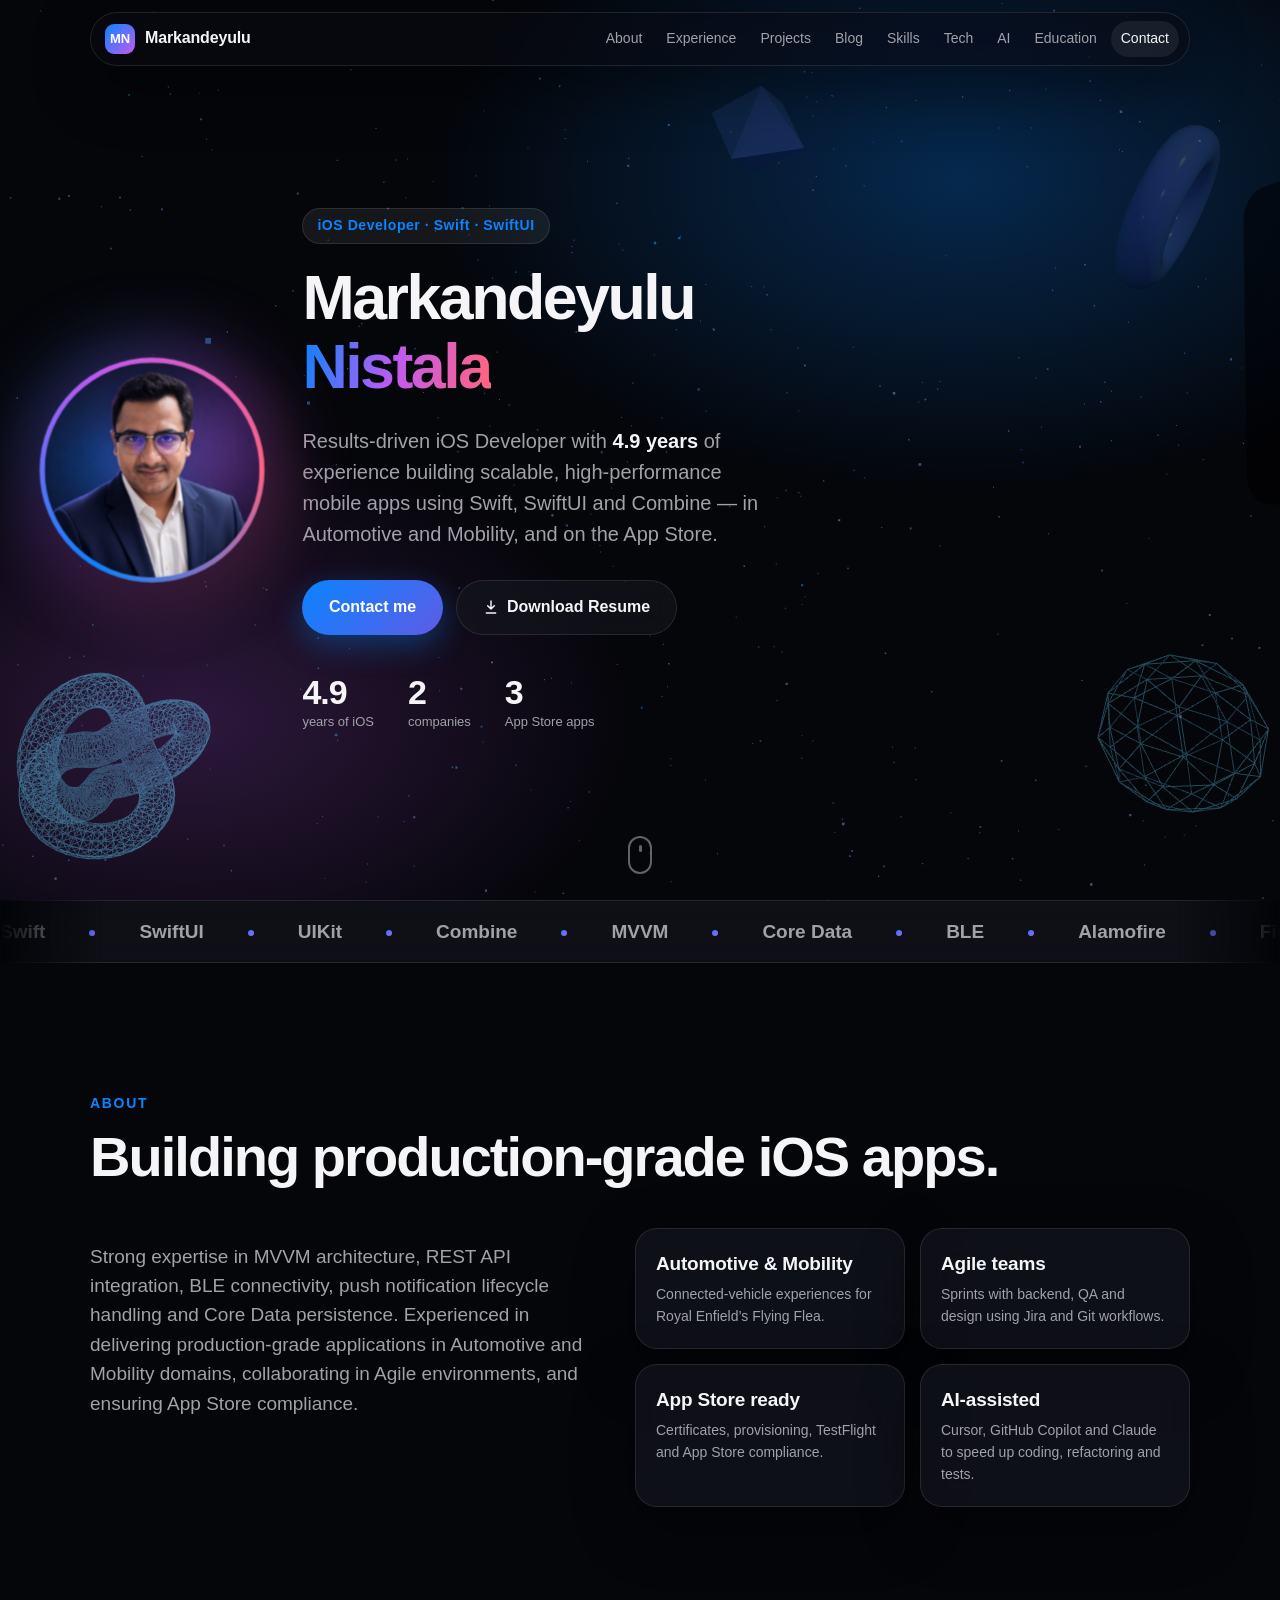
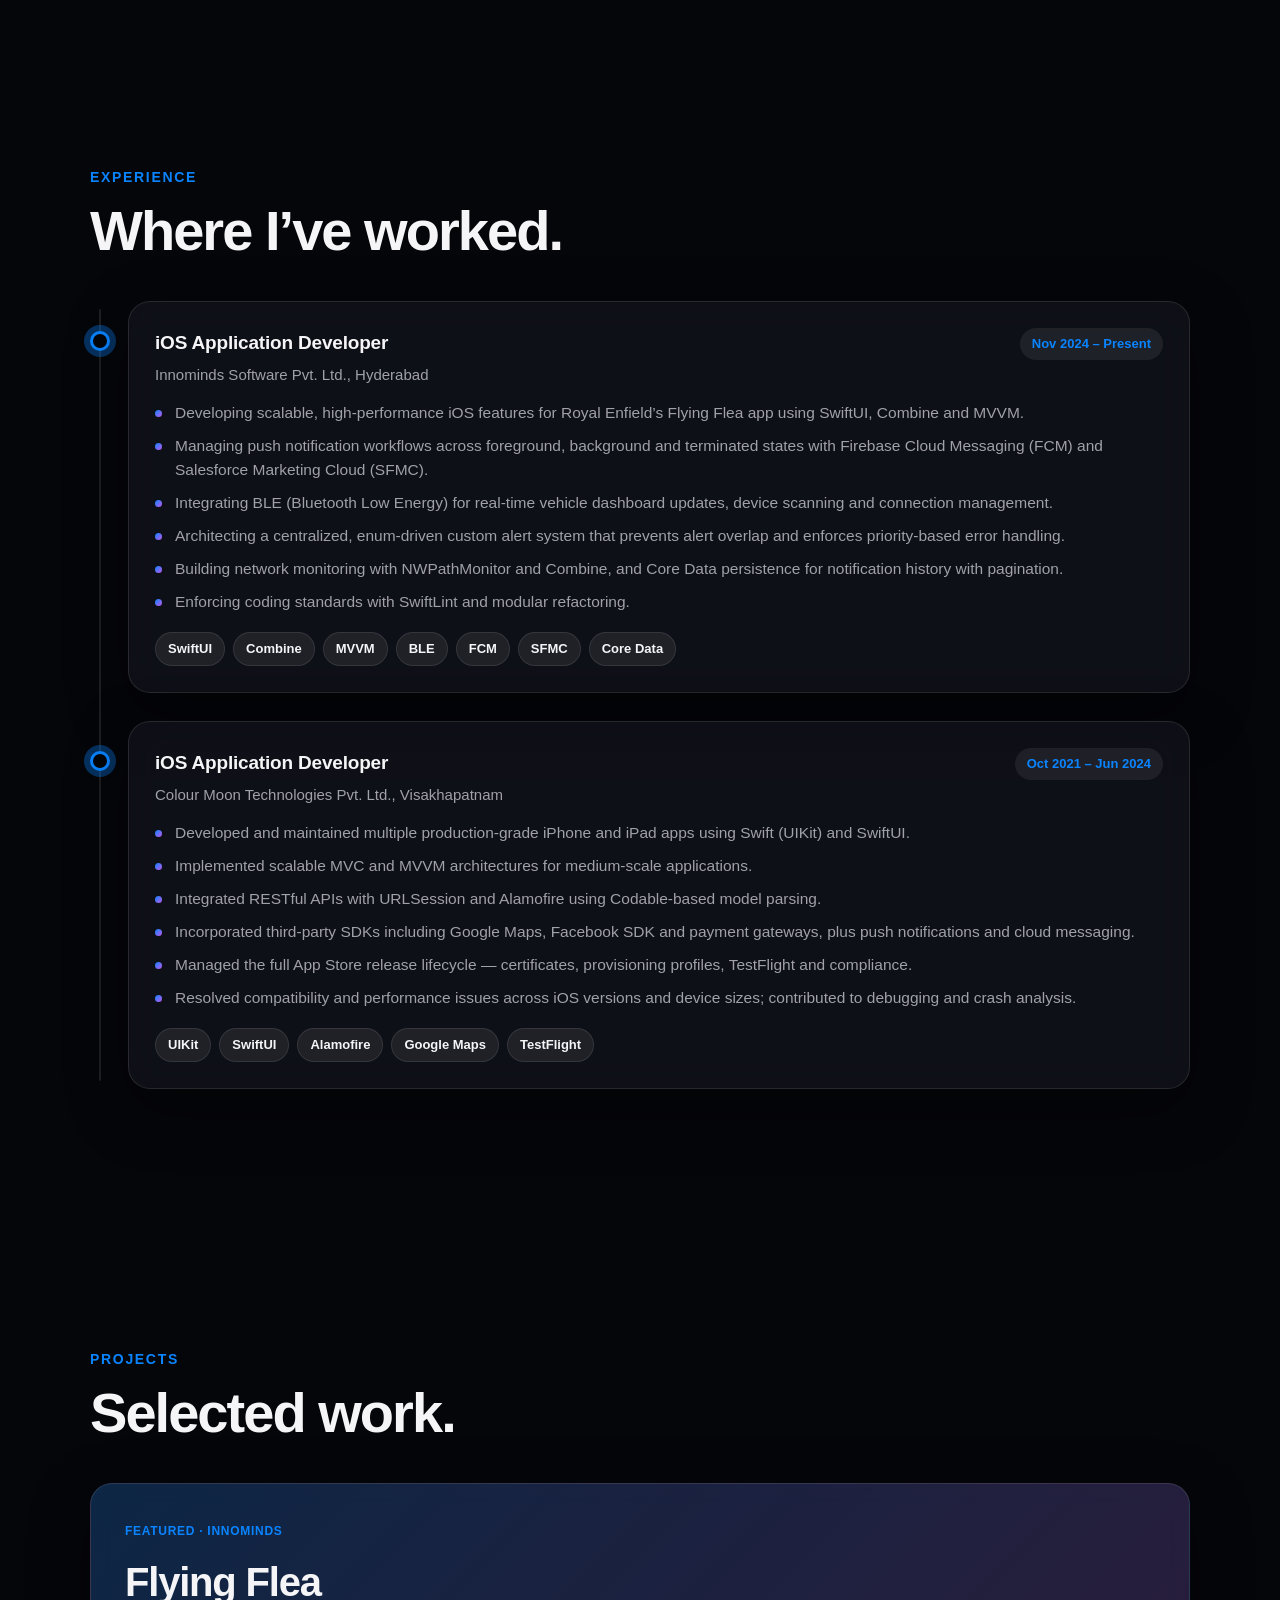
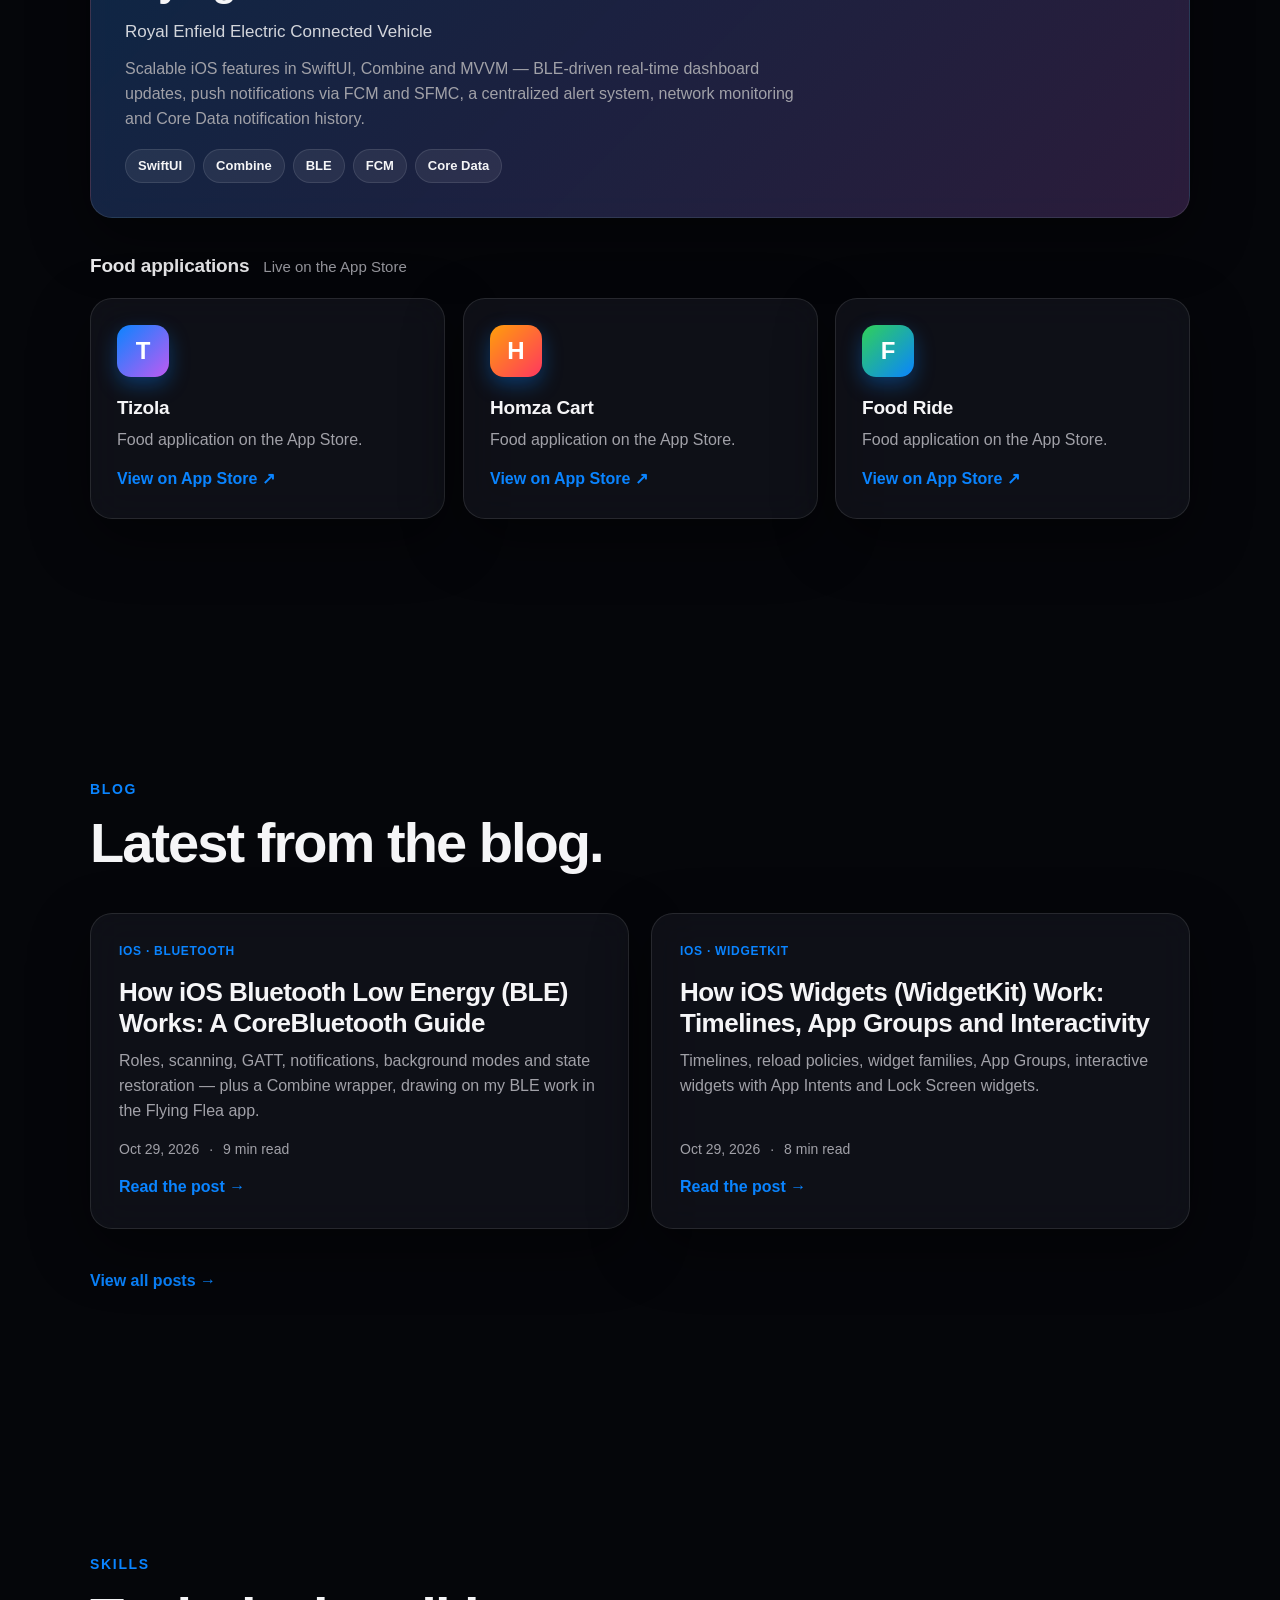
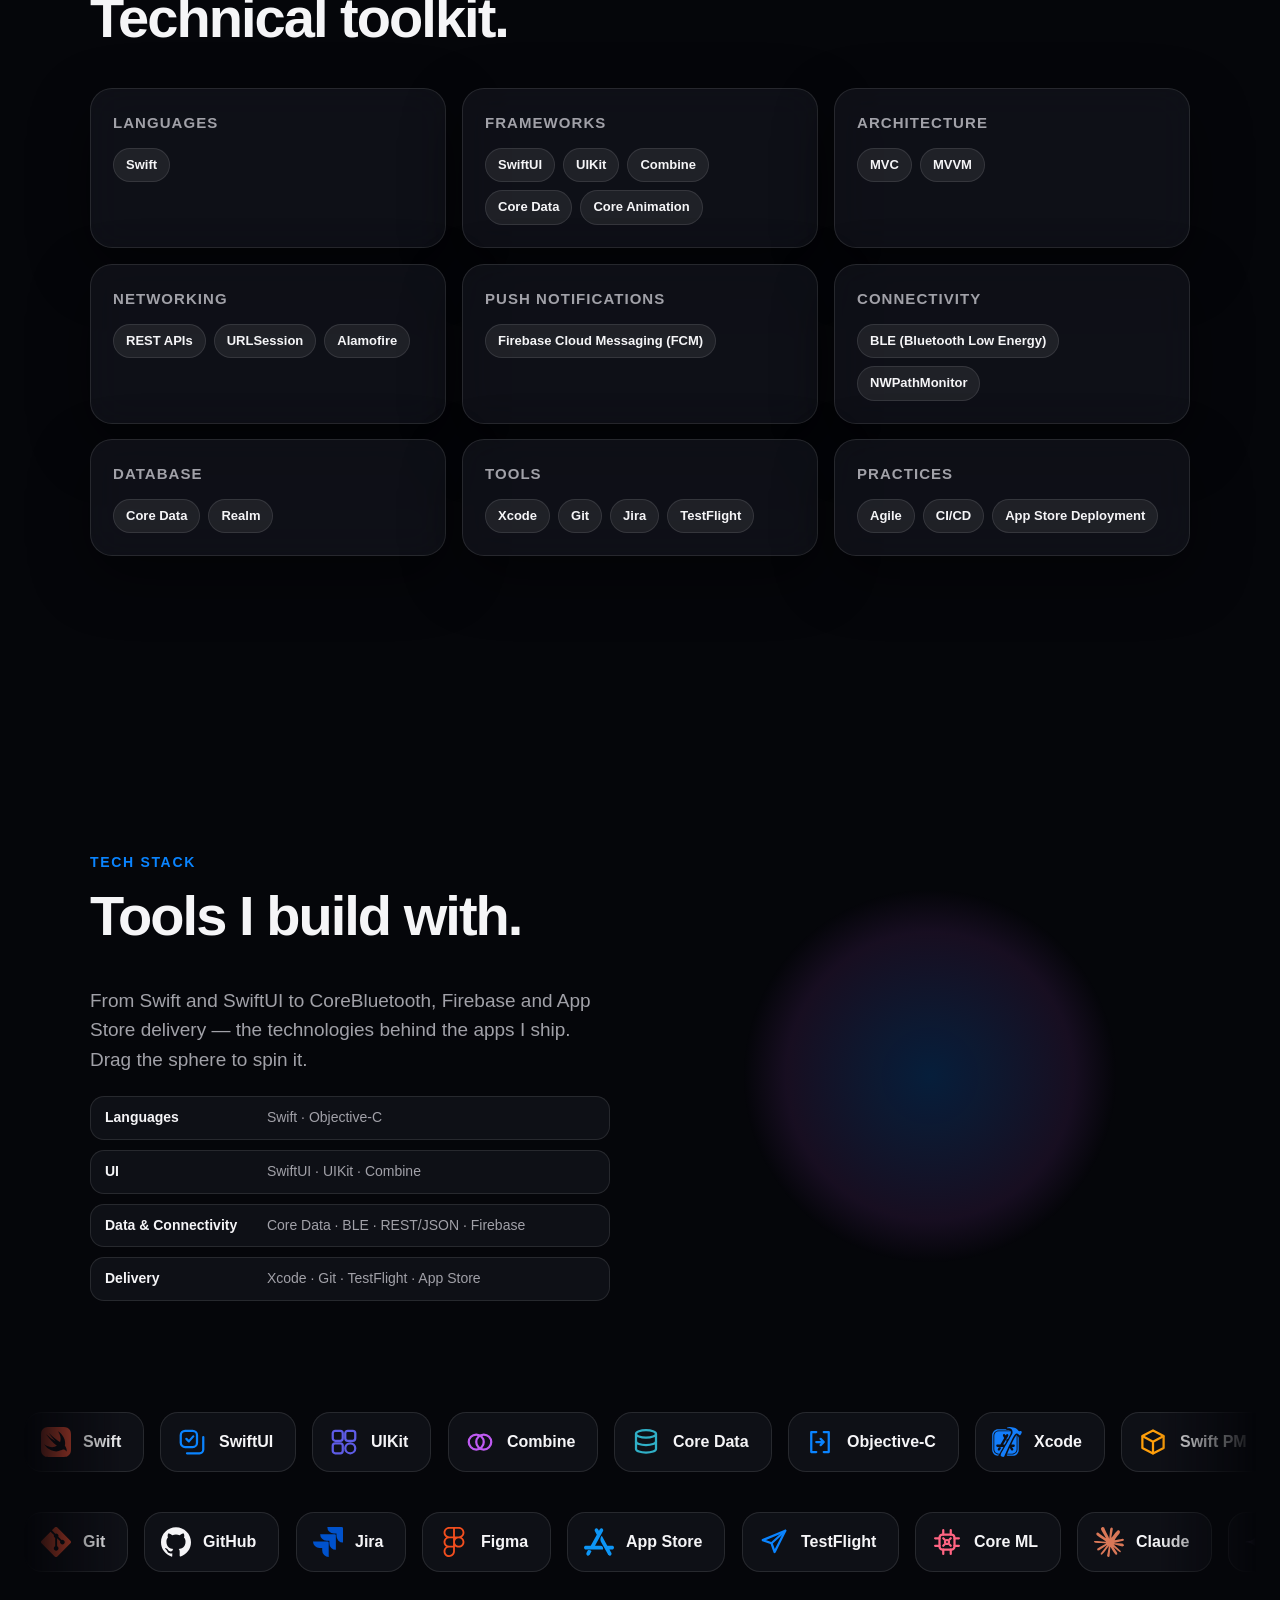
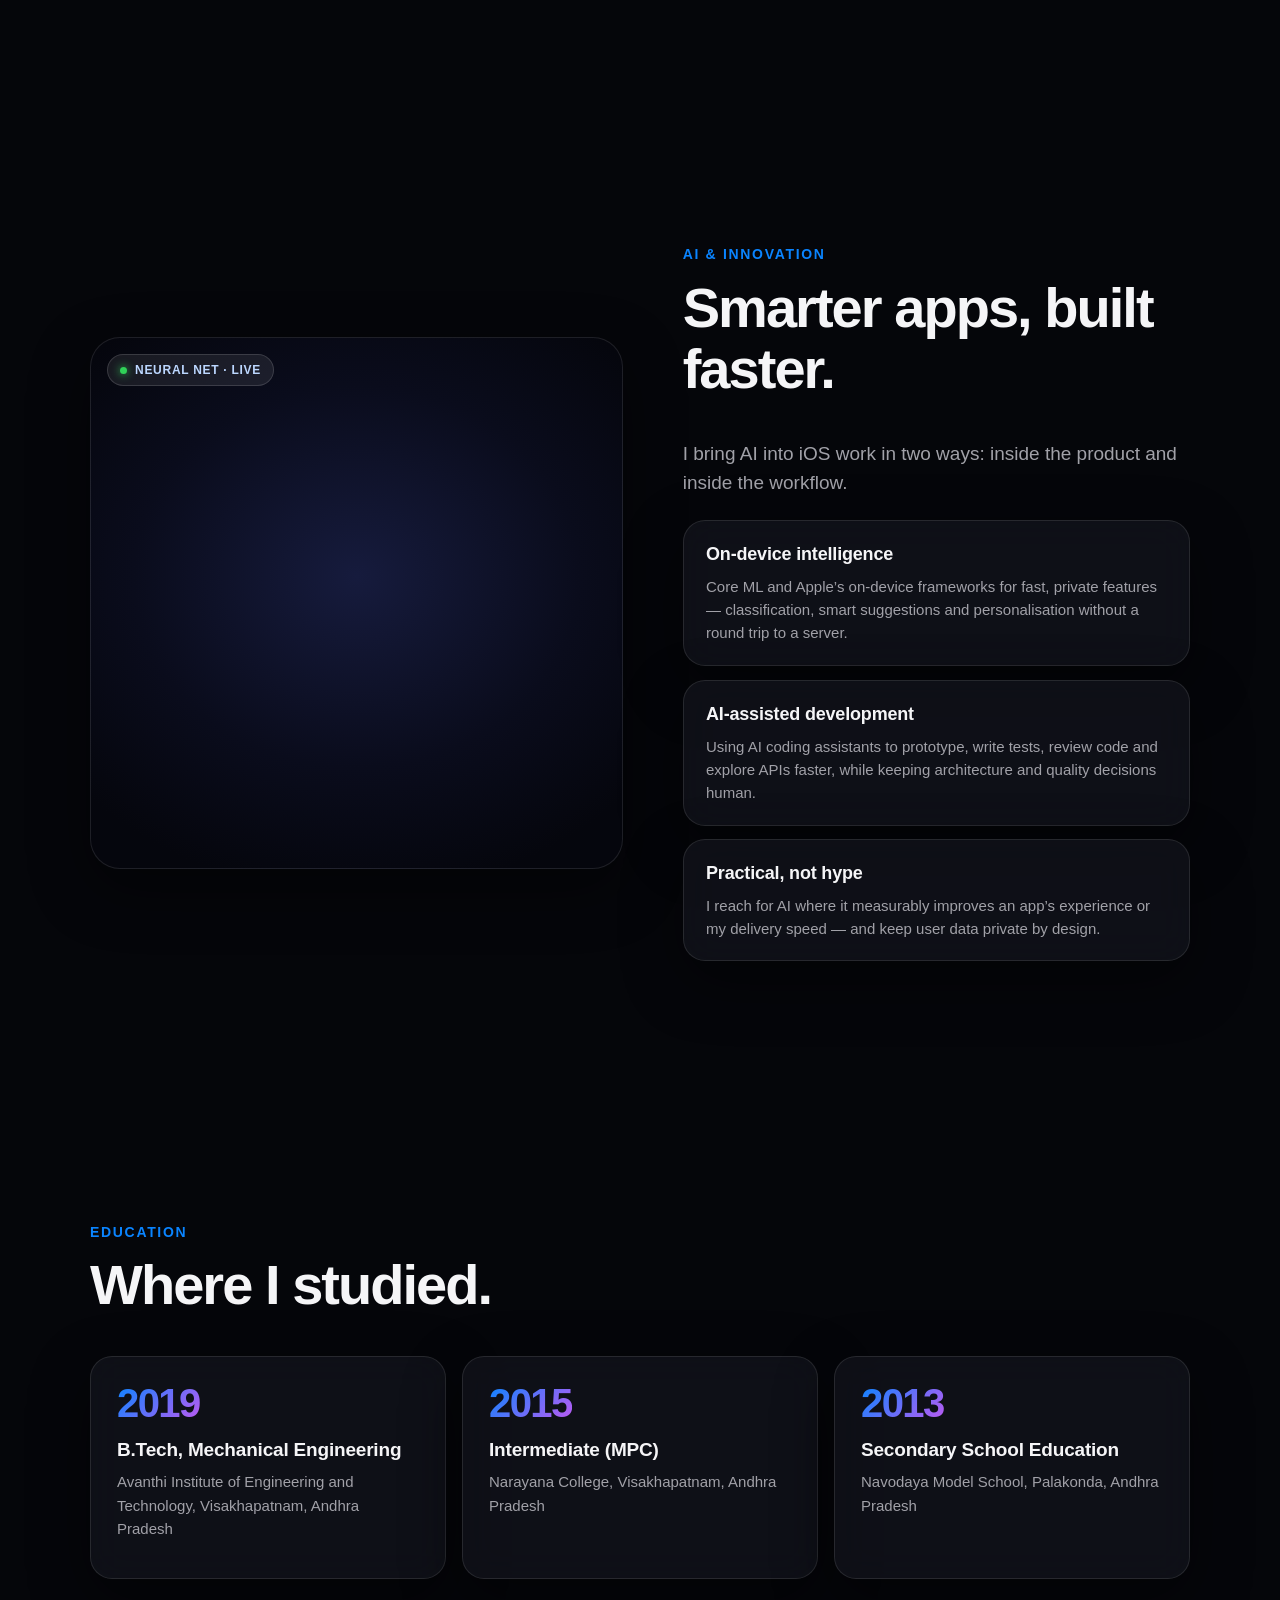
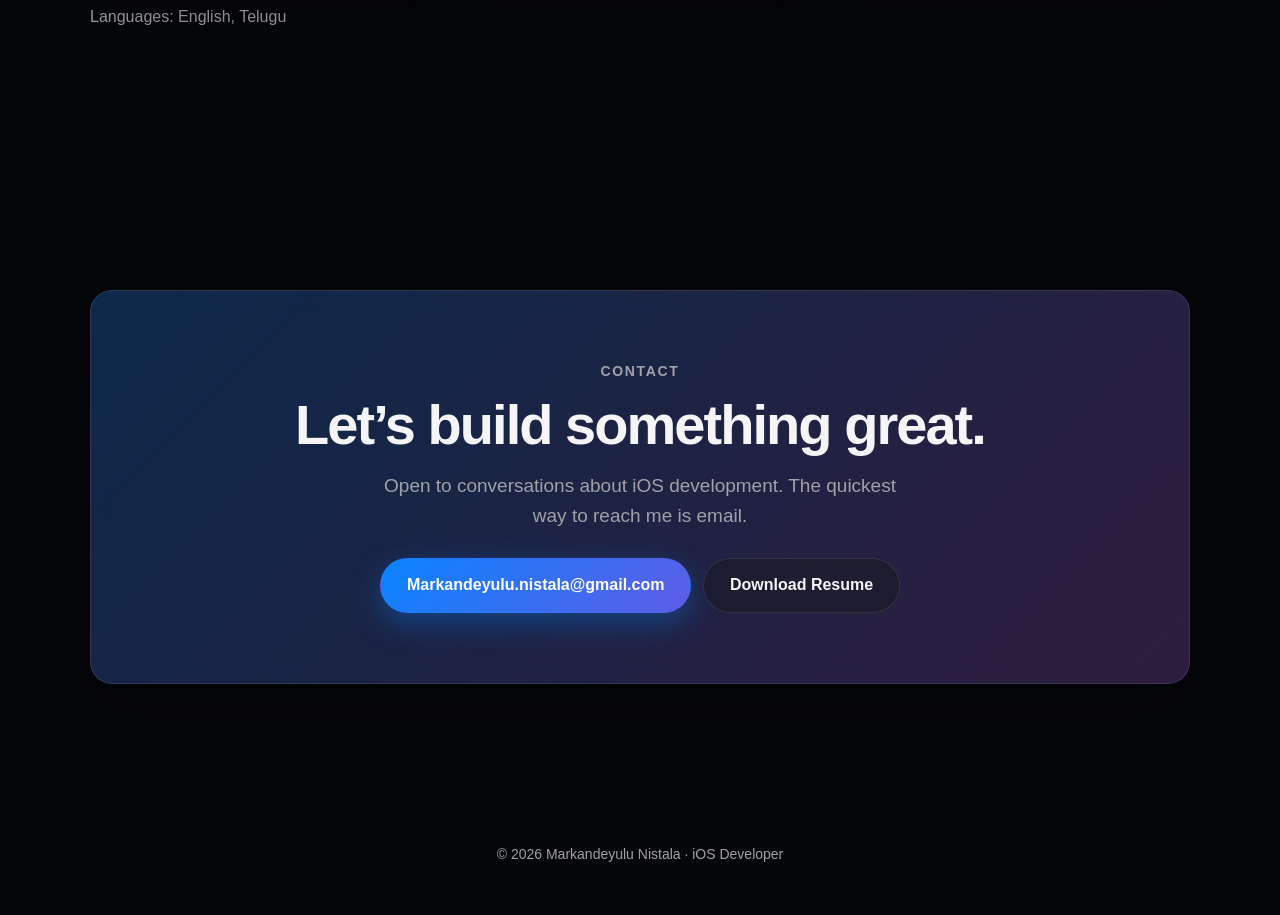
==== commit 24a52863: "Responsive overhaul: hamburger nav, rem-based scaling for large screens, safe-area insets, tablet/la" ====
--- a/index.html
+++ b/index.html
@@ -11,7 +11,7 @@
 <meta name="theme-color" content="#05060a">
 <meta name="color-scheme" content="dark">
 <link rel="canonical" href="https://slsmedu.in/">
-<link rel="icon" href="favicon.svg?v=20261029c" type="image/svg+xml">
+<link rel="icon" href="favicon.svg?v=20261030b" type="image/svg+xml">
 <meta property="og:type" content="website">
 <meta property="og:site_name" content="Markandeyulu Nistala">
 <meta property="og:title" content="Markandeyulu Nistala — iOS Developer">
@@ -42,16 +42,16 @@
 </script>
 <script>if(!window.matchMedia('(prefers-reduced-motion: reduce)').matches)document.documentElement.classList.add('anim');</script>
 <noscript><style>html.anim [data-reveal],html.anim [data-hero]{opacity:1!important}</style></noscript>
-<link rel="preload" as="image" href="assets/markandeyulu-headshot.webp?v=20261029c" type="image/webp">
-<link rel="stylesheet" href="style.css?v=20261029c">
-<script defer src="vendor/gsap.min.js?v=20261029c"></script>
-<script defer src="vendor/ScrollTrigger.min.js?v=20261029c"></script>
+<link rel="preload" as="image" href="assets/markandeyulu-headshot.webp?v=20261030b" type="image/webp">
+<link rel="stylesheet" href="style.css?v=20261030b">
+<script defer src="vendor/gsap.min.js?v=20261030b"></script>
+<script defer src="vendor/ScrollTrigger.min.js?v=20261030b"></script>
 <script type="importmap">{ "imports": { "three": "./vendor/three.module.min.js" } }</script>
-<script type="module" src="scene.js?v=20261029c"></script>
-<script type="module" src="tech3d.js?v=20261029c"></script>
-<script type="module" src="head3d.js?v=20261029c"></script>
-<script src="protect.js?v=20261029c"></script>
-<script defer src="main.js?v=20261029c"></script>
+<script type="module" src="scene.js?v=20261030b"></script>
+<script type="module" src="tech3d.js?v=20261030b"></script>
+<script type="module" src="head3d.js?v=20261030b"></script>
+<script src="protect.js?v=20261030b"></script>
+<script defer src="main.js?v=20261030b"></script>
 </head>
 <body>
 <div class="progress" aria-hidden="true"><span></span></div>
@@ -60,7 +60,7 @@
 
 <header class="nav" id="nav">
   <a class="brand" href="#top" aria-label="Markandeyulu Nistala — home"><span class="brand-mark">MN</span><span class="brand-text">Markandeyulu</span></a>
-  <nav aria-label="Primary">
+  <nav aria-label="Primary" id="primary-nav">
     <ul>
       <li><a href="#about">About</a></li>
       <li><a href="#experience">Experience</a></li>
@@ -73,6 +73,7 @@
       <li><a href="#contact">Contact</a></li>
     </ul>
   </nav>
+  <button class="nav-toggle" type="button" aria-label="Menu" aria-expanded="false" aria-controls="primary-nav"><i></i></button>
 </header>
 
 <main id="top">
@@ -84,14 +85,14 @@
         <div class="portrait-spin">
           <div class="face front">
             <picture>
-              <source srcset="assets/markandeyulu-headshot.webp?v=20261029c" type="image/webp">
-              <img src="assets/markandeyulu-headshot.jpg?v=20261029c" alt="Markandeyulu Nistala" width="600" height="600" fetchpriority="high" decoding="async">
+              <source srcset="assets/markandeyulu-headshot.webp?v=20261030b" type="image/webp">
+              <img src="assets/markandeyulu-headshot.jpg?v=20261030b" alt="Markandeyulu Nistala" width="600" height="600" fetchpriority="high" decoding="async">
             </picture>
           </div>
           <div class="face back" aria-hidden="true">
             <picture>
-              <source srcset="assets/markandeyulu-headshot.webp?v=20261029c" type="image/webp">
-              <img src="assets/markandeyulu-headshot.jpg?v=20261029c" alt="" width="600" height="600" decoding="async">
+              <source srcset="assets/markandeyulu-headshot.webp?v=20261030b" type="image/webp">
+              <img src="assets/markandeyulu-headshot.jpg?v=20261030b" alt="" width="600" height="600" decoding="async">
             </picture>
           </div>
         </div>
@@ -103,7 +104,7 @@
       <p class="hero-sub" data-hero>Results-driven iOS Developer with <strong>4.9 years</strong> of experience building scalable, high-performance mobile apps using Swift, SwiftUI and Combine — in Automotive and Mobility, and on the App Store.</p>
       <div class="cta" data-hero>
         <a class="btn primary" href="#contact">Contact me</a>
-        <a class="btn ghost" href="resume.pdf?v=20261029c" download="Markandeyulu_Nistala_Resume.pdf">
+        <a class="btn ghost" href="resume.pdf?v=20261030b" download="Markandeyulu_Nistala_Resume.pdf">
           <svg viewBox="0 0 24 24" width="16" height="16" fill="none" stroke="currentColor" stroke-width="2.2" stroke-linecap="round" stroke-linejoin="round" aria-hidden="true"><path d="M12 3v12M7 10l5 5 5-5M5 21h14"/></svg>
           Download Resume
         </a>
@@ -293,8 +294,8 @@
       </div>
     </div>
     <div class="logo-rows" data-reveal>
-      <div class="logo-marquee dir-l"><ul class="logo-track" aria-label="Technologies, row 1"><li class="logo-pill" style="--c:#F05138;--ico:url(assets/logos/swift.svg?v=20261029c)"><span class="logo-ico" aria-hidden="true"></span><span class="logo-name">Swift</span></li><li class="logo-pill" style="--c:#0A84FF;--ico:url(assets/logos/swiftui.svg?v=20261029c)"><span class="logo-ico" aria-hidden="true"></span><span class="logo-name">SwiftUI</span></li><li class="logo-pill" style="--c:#5E5CE6;--ico:url(assets/logos/uikit.svg?v=20261029c)"><span class="logo-ico" aria-hidden="true"></span><span class="logo-name">UIKit</span></li><li class="logo-pill" style="--c:#BF5AF2;--ico:url(assets/logos/combine.svg?v=20261029c)"><span class="logo-ico" aria-hidden="true"></span><span class="logo-name">Combine</span></li><li class="logo-pill" style="--c:#30B0C7;--ico:url(assets/logos/coredata.svg?v=20261029c)"><span class="logo-ico" aria-hidden="true"></span><span class="logo-name">Core Data</span></li><li class="logo-pill" style="--c:#0A84FF;--ico:url(assets/logos/objc.svg?v=20261029c)"><span class="logo-ico" aria-hidden="true"></span><span class="logo-name">Objective-C</span></li><li class="logo-pill" style="--c:#147EFB;--ico:url(assets/logos/xcode.svg?v=20261029c)"><span class="logo-ico" aria-hidden="true"></span><span class="logo-name">Xcode</span></li><li class="logo-pill" style="--c:#FF9F0A;--ico:url(assets/logos/spm.svg?v=20261029c)"><span class="logo-ico" aria-hidden="true"></span><span class="logo-name">Swift PM</span></li><li class="logo-pill" style="--c:#EE3322;--ico:url(assets/logos/cocoapods.svg?v=20261029c)"><span class="logo-ico" aria-hidden="true"></span><span class="logo-name">CocoaPods</span></li><li class="logo-pill" style="--c:#0082FC;--ico:url(assets/logos/bluetooth.svg?v=20261029c)"><span class="logo-ico" aria-hidden="true"></span><span class="logo-name">CoreBluetooth</span></li><li class="logo-pill" style="--c:#FFA000;--ico:url(assets/logos/firebase.svg?v=20261029c)"><span class="logo-ico" aria-hidden="true"></span><span class="logo-name">Firebase</span></li><li class="logo-pill" style="--c:#64D2FF;--ico:url(assets/logos/rest.svg?v=20261029c)"><span class="logo-ico" aria-hidden="true"></span><span class="logo-name">REST</span></li><li class="logo-pill" style="--c:var(--text);--ico:url(assets/logos/json.svg?v=20261029c)"><span class="logo-ico" aria-hidden="true"></span><span class="logo-name">JSON</span></li></ul></div>
-      <div class="logo-marquee dir-r"><ul class="logo-track" aria-label="Tools and AI, row 2"><li class="logo-pill" style="--c:#F05032;--ico:url(assets/logos/git.svg?v=20261029c)"><span class="logo-ico" aria-hidden="true"></span><span class="logo-name">Git</span></li><li class="logo-pill" style="--c:var(--text);--ico:url(assets/logos/github.svg?v=20261029c)"><span class="logo-ico" aria-hidden="true"></span><span class="logo-name">GitHub</span></li><li class="logo-pill" style="--c:#0052CC;--ico:url(assets/logos/jira.svg?v=20261029c)"><span class="logo-ico" aria-hidden="true"></span><span class="logo-name">Jira</span></li><li class="logo-pill" style="--c:#F24E1E;--ico:url(assets/logos/figma.svg?v=20261029c)"><span class="logo-ico" aria-hidden="true"></span><span class="logo-name">Figma</span></li><li class="logo-pill" style="--c:#0D96F6;--ico:url(assets/logos/appstore.svg?v=20261029c)"><span class="logo-ico" aria-hidden="true"></span><span class="logo-name">App Store</span></li><li class="logo-pill" style="--c:#0A84FF;--ico:url(assets/logos/testflight.svg?v=20261029c)"><span class="logo-ico" aria-hidden="true"></span><span class="logo-name">TestFlight</span></li><li class="logo-pill" style="--c:#FF6482;--ico:url(assets/logos/coreml.svg?v=20261029c)"><span class="logo-ico" aria-hidden="true"></span><span class="logo-name">Core ML</span></li><li class="logo-pill" style="--c:#D97757;--ico:url(assets/logos/claude.svg?v=20261029c)"><span class="logo-ico" aria-hidden="true"></span><span class="logo-name">Claude</span></li><li class="logo-pill" style="--c:#8E75B2;--ico:url(assets/logos/googlegemini.svg?v=20261029c)"><span class="logo-ico" aria-hidden="true"></span><span class="logo-name">Gemini</span></li><li class="logo-pill" style="--c:var(--text);--ico:url(assets/logos/githubcopilot.svg?v=20261029c)"><span class="logo-ico" aria-hidden="true"></span><span class="logo-name">Copilot</span></li><li class="logo-pill" style="--c:var(--text);--ico:url(assets/logos/cursor.svg?v=20261029c)"><span class="logo-ico" aria-hidden="true"></span><span class="logo-name">Cursor</span></li></ul></div>
+      <div class="logo-marquee dir-l"><ul class="logo-track" aria-label="Technologies, row 1"><li class="logo-pill" style="--c:#F05138;--ico:url(assets/logos/swift.svg?v=20261030b)"><span class="logo-ico" aria-hidden="true"></span><span class="logo-name">Swift</span></li><li class="logo-pill" style="--c:#0A84FF;--ico:url(assets/logos/swiftui.svg?v=20261030b)"><span class="logo-ico" aria-hidden="true"></span><span class="logo-name">SwiftUI</span></li><li class="logo-pill" style="--c:#5E5CE6;--ico:url(assets/logos/uikit.svg?v=20261030b)"><span class="logo-ico" aria-hidden="true"></span><span class="logo-name">UIKit</span></li><li class="logo-pill" style="--c:#BF5AF2;--ico:url(assets/logos/combine.svg?v=20261030b)"><span class="logo-ico" aria-hidden="true"></span><span class="logo-name">Combine</span></li><li class="logo-pill" style="--c:#30B0C7;--ico:url(assets/logos/coredata.svg?v=20261030b)"><span class="logo-ico" aria-hidden="true"></span><span class="logo-name">Core Data</span></li><li class="logo-pill" style="--c:#0A84FF;--ico:url(assets/logos/objc.svg?v=20261030b)"><span class="logo-ico" aria-hidden="true"></span><span class="logo-name">Objective-C</span></li><li class="logo-pill" style="--c:#147EFB;--ico:url(assets/logos/xcode.svg?v=20261030b)"><span class="logo-ico" aria-hidden="true"></span><span class="logo-name">Xcode</span></li><li class="logo-pill" style="--c:#FF9F0A;--ico:url(assets/logos/spm.svg?v=20261030b)"><span class="logo-ico" aria-hidden="true"></span><span class="logo-name">Swift PM</span></li><li class="logo-pill" style="--c:#EE3322;--ico:url(assets/logos/cocoapods.svg?v=20261030b)"><span class="logo-ico" aria-hidden="true"></span><span class="logo-name">CocoaPods</span></li><li class="logo-pill" style="--c:#0082FC;--ico:url(assets/logos/bluetooth.svg?v=20261030b)"><span class="logo-ico" aria-hidden="true"></span><span class="logo-name">CoreBluetooth</span></li><li class="logo-pill" style="--c:#FFA000;--ico:url(assets/logos/firebase.svg?v=20261030b)"><span class="logo-ico" aria-hidden="true"></span><span class="logo-name">Firebase</span></li><li class="logo-pill" style="--c:#64D2FF;--ico:url(assets/logos/rest.svg?v=20261030b)"><span class="logo-ico" aria-hidden="true"></span><span class="logo-name">REST</span></li><li class="logo-pill" style="--c:var(--text);--ico:url(assets/logos/json.svg?v=20261030b)"><span class="logo-ico" aria-hidden="true"></span><span class="logo-name">JSON</span></li></ul></div>
+      <div class="logo-marquee dir-r"><ul class="logo-track" aria-label="Tools and AI, row 2"><li class="logo-pill" style="--c:#F05032;--ico:url(assets/logos/git.svg?v=20261030b)"><span class="logo-ico" aria-hidden="true"></span><span class="logo-name">Git</span></li><li class="logo-pill" style="--c:var(--text);--ico:url(assets/logos/github.svg?v=20261030b)"><span class="logo-ico" aria-hidden="true"></span><span class="logo-name">GitHub</span></li><li class="logo-pill" style="--c:#0052CC;--ico:url(assets/logos/jira.svg?v=20261030b)"><span class="logo-ico" aria-hidden="true"></span><span class="logo-name">Jira</span></li><li class="logo-pill" style="--c:#F24E1E;--ico:url(assets/logos/figma.svg?v=20261030b)"><span class="logo-ico" aria-hidden="true"></span><span class="logo-name">Figma</span></li><li class="logo-pill" style="--c:#0D96F6;--ico:url(assets/logos/appstore.svg?v=20261030b)"><span class="logo-ico" aria-hidden="true"></span><span class="logo-name">App Store</span></li><li class="logo-pill" style="--c:#0A84FF;--ico:url(assets/logos/testflight.svg?v=20261030b)"><span class="logo-ico" aria-hidden="true"></span><span class="logo-name">TestFlight</span></li><li class="logo-pill" style="--c:#FF6482;--ico:url(assets/logos/coreml.svg?v=20261030b)"><span class="logo-ico" aria-hidden="true"></span><span class="logo-name">Core ML</span></li><li class="logo-pill" style="--c:#D97757;--ico:url(assets/logos/claude.svg?v=20261030b)"><span class="logo-ico" aria-hidden="true"></span><span class="logo-name">Claude</span></li><li class="logo-pill" style="--c:#8E75B2;--ico:url(assets/logos/googlegemini.svg?v=20261030b)"><span class="logo-ico" aria-hidden="true"></span><span class="logo-name">Gemini</span></li><li class="logo-pill" style="--c:var(--text);--ico:url(assets/logos/githubcopilot.svg?v=20261030b)"><span class="logo-ico" aria-hidden="true"></span><span class="logo-name">Copilot</span></li><li class="logo-pill" style="--c:var(--text);--ico:url(assets/logos/cursor.svg?v=20261030b)"><span class="logo-ico" aria-hidden="true"></span><span class="logo-name">Cursor</span></li></ul></div>
     </div>
   </section>
 
@@ -353,7 +354,7 @@
         <p class="lead">Open to conversations about iOS development. The quickest way to reach me is email.</p>
         <div class="cta center">
           <a class="btn primary" href="mailto:Markandeyulu.nistala@gmail.com">Markandeyulu.nistala@gmail.com</a>
-          <a class="btn ghost" href="resume.pdf?v=20261029c" download="Markandeyulu_Nistala_Resume.pdf">Download Resume</a>
+          <a class="btn ghost" href="resume.pdf?v=20261030b" download="Markandeyulu_Nistala_Resume.pdf">Download Resume</a>
         </div>
       </div>
     </div>
--- a/style.css
+++ b/style.css
@@ -1,143 +1,143 @@
 :root{
   --font:-apple-system,BlinkMacSystemFont,"SF Pro Display","SF Pro Text","Inter","Segoe UI",Roboto,Helvetica,Arial,sans-serif;
   --blue:#0a84ff; --purple:#bf5af2; --teal:#64d2ff;
-  --radius:22px;
+  --radius:1.375rem;
   --ease:cubic-bezier(.22,.8,.2,1);
 }
 :root{
   --bg:#05060a; --text:#f5f5f7; --muted:#a1a1a8; --card:rgba(22,24,32,.62); --card-solid:#14151c;
   --border:rgba(255,255,255,.10); --chip:rgba(255,255,255,.07); --nav:rgba(10,11,16,.62);
-  --shadow:0 20px 60px rgba(0,0,0,.45); --glow:rgba(10,132,255,.35); color-scheme:dark;
+  --shadow:0 1.25rem 3.75rem rgba(0,0,0,.45); --glow:rgba(10,132,255,.35); color-scheme:dark;
 }
 *{box-sizing:border-box;margin:0;padding:0}
-html{overflow-x:clip;scroll-behavior:smooth;-webkit-text-size-adjust:100%}
+html{font-size:100%;overflow-x:clip;scroll-behavior:smooth;-webkit-text-size-adjust:100%}
 body{font-family:var(--font);background:var(--bg);color:var(--text);line-height:1.55;overflow-x:hidden;-webkit-font-smoothing:antialiased;transition:background-color .5s var(--ease),color .5s var(--ease)}
 a{color:inherit;text-decoration:none}
 ul,ol{list-style:none}
-:focus-visible{outline:2px solid var(--blue);outline-offset:3px;border-radius:8px}
+:focus-visible{outline:2px solid var(--blue);outline-offset:0.1875rem;border-radius:0.5rem}
 
 #bg3d{position:fixed;inset:0;width:100%;height:100%;z-index:0;pointer-events:none;transition:opacity .6s}
 .bg-fallback{position:fixed;inset:0;z-index:-1;pointer-events:none;
   background:radial-gradient(60% 50% at 75% 20%,rgba(10,132,255,.28),transparent 70%),radial-gradient(50% 45% at 15% 80%,rgba(191,90,242,.22),transparent 70%)}
 main,.footer,.nav{position:relative;z-index:2}
-.progress{position:fixed;top:0;left:0;right:0;height:3px;z-index:100;pointer-events:none}
+.progress{position:fixed;top:0;left:0;right:0;height:0.1875rem;z-index:100;pointer-events:none}
 .progress span{display:block;height:100%;width:100%;transform:scaleX(0);transform-origin:left;background:linear-gradient(90deg,var(--blue),var(--purple))}
 
 /* NAV */
-.nav{position:fixed;top:12px;left:50%;transform:translateX(-50%);z-index:50;width:min(1100px,calc(100% - 24px));
-  display:flex;align-items:center;justify-content:space-between;gap:12px;padding:8px 10px 8px 14px;border-radius:999px;
-  background:var(--nav);border:1px solid var(--border);-webkit-backdrop-filter:saturate(180%) blur(20px);backdrop-filter:saturate(180%) blur(20px);box-shadow:var(--shadow)}
-.brand{display:flex;align-items:center;gap:10px;font-weight:600;letter-spacing:-.01em}
-.brand-mark{display:grid;place-items:center;width:30px;height:30px;border-radius:9px;font-size:13px;font-weight:700;color:#fff;background:linear-gradient(135deg,var(--blue),var(--purple))}
-.nav nav ul{display:flex;gap:4px}
-.nav nav a{display:block;padding:7px 10px;border-radius:999px;font-size:14px;color:var(--muted);transition:color .2s,background .2s}
+.nav{position:fixed;top:calc(0.75rem + env(safe-area-inset-top,0px));left:50%;transform:translateX(-50%);z-index:50;width:min(68.75rem,calc(100% - 1.5rem - env(safe-area-inset-left,0px) - env(safe-area-inset-right,0px)));
+  display:flex;align-items:center;justify-content:space-between;gap:0.75rem;padding:0.5rem 0.625rem 0.5rem 0.875rem;border-radius:62.4375rem;
+  background:var(--nav);border:1px solid var(--border);-webkit-backdrop-filter:saturate(180%) blur(1.25rem);backdrop-filter:saturate(180%) blur(1.25rem);box-shadow:var(--shadow)}
+.brand{display:flex;align-items:center;gap:0.625rem;font-weight:600;letter-spacing:-.01em}
+.brand-mark{display:grid;place-items:center;width:1.875rem;height:1.875rem;border-radius:0.5625rem;font-size:0.8125rem;font-weight:700;color:#fff;background:linear-gradient(135deg,var(--blue),var(--purple))}
+.nav nav ul{display:flex;gap:0.25rem}
+.nav nav a{display:block;padding:0.4375rem 0.625rem;border-radius:62.4375rem;font-size:0.875rem;color:var(--muted);transition:color .2s,background .2s}
 .nav nav a:hover,.nav nav a.active{color:var(--text);background:var(--chip)}
 
 /* HERO */
-.hero{min-height:100svh;display:flex;align-items:center;padding:120px max(24px,calc((100% - 1100px)/2)) 80px;position:relative}
-.hero-inner{max-width:620px}
-.eyebrow{display:inline-block;font-size:14px;font-weight:600;letter-spacing:.04em;color:var(--blue);padding:6px 14px;border-radius:999px;background:var(--chip);border:1px solid var(--border);margin-bottom:22px}
-.hero-title{font-size:clamp(54px,4.9vw,68px);line-height:1.02;letter-spacing:-.04em;font-weight:800;margin-bottom:22px}
+.hero{min-height:100svh;display:flex;align-items:center;padding:7.5rem max(1.5rem,calc((100% - 68.75rem)/2)) 5rem;position:relative}
+.hero-inner{max-width:38.75rem}
+.eyebrow{display:inline-block;font-size:0.875rem;font-weight:600;letter-spacing:.04em;color:var(--blue);padding:0.375rem 0.875rem;border-radius:62.4375rem;background:var(--chip);border:1px solid var(--border);margin-bottom:1.375rem}
+.hero-title{font-size:clamp(3.375rem,4.9vw,4.25rem);line-height:1.02;letter-spacing:-.04em;font-weight:800;margin-bottom:1.375rem}
 .hero-title .line{display:block;overflow:hidden;padding-bottom:.08em}
 .hero-title .word{display:inline-block}
 .grad{background:linear-gradient(100deg,var(--blue),var(--purple) 25%,#ff6482 50%,var(--purple) 75%,var(--blue));-webkit-background-clip:text;background-clip:text;color:transparent;background-size:200% 100%;animation:shine 7s linear infinite}
 @keyframes shine{to{background-position:-200% 0}}
-.hero-sub{font-size:clamp(17px,2vw,20px);color:var(--muted);max-width:560px;margin-bottom:30px}
+.hero-sub{font-size:clamp(1.0625rem,2vw,1.25rem);color:var(--muted);max-width:35rem;margin-bottom:1.875rem}
 .hero-sub strong{color:var(--text)}
-.cta{display:flex;flex-wrap:wrap;gap:12px}
+.cta{display:flex;flex-wrap:wrap;gap:0.75rem}
 .cta.center{justify-content:center}
-.btn{display:inline-flex;align-items:center;gap:8px;padding:14px 26px;border-radius:999px;font-weight:600;font-size:16px;border:1px solid transparent;transition:transform .25s var(--ease),box-shadow .25s,background .25s;cursor:pointer;will-change:transform}
-.btn.primary{color:#fff;background:linear-gradient(135deg,var(--blue),#5e5ce6);box-shadow:0 10px 30px var(--glow)}
-.btn.primary:hover{box-shadow:0 14px 40px var(--glow);transform:translateY(-2px)}
-.btn.ghost{background:var(--card);border-color:var(--border);color:var(--text);-webkit-backdrop-filter:blur(14px);backdrop-filter:blur(14px)}
+.btn{display:inline-flex;align-items:center;gap:0.5rem;padding:0.875rem 1.625rem;border-radius:62.4375rem;font-weight:600;font-size:1rem;border:1px solid transparent;transition:transform .25s var(--ease),box-shadow .25s,background .25s;cursor:pointer;will-change:transform}
+.btn.primary{color:#fff;background:linear-gradient(135deg,var(--blue),#5e5ce6);box-shadow:0 0.625rem 1.875rem var(--glow)}
+.btn.primary:hover{box-shadow:0 0.875rem 2.5rem var(--glow);transform:translateY(-2px)}
+.btn.ghost{background:var(--card);border-color:var(--border);color:var(--text);-webkit-backdrop-filter:blur(0.875rem);backdrop-filter:blur(0.875rem)}
 .btn.ghost:hover{transform:translateY(-2px);background:var(--chip)}
-.stats{display:flex;gap:34px;margin-top:40px;flex-wrap:wrap}
+.stats{display:flex;gap:2.125rem;margin-top:2.5rem;flex-wrap:wrap}
 .stats li{display:flex;flex-direction:column}
-.stats b{font-size:34px;letter-spacing:-.03em;line-height:1.1}
-.stats span{font-size:13px;color:var(--muted)}
-.scroll-cue{position:absolute;bottom:26px;left:50%;width:24px;height:38px;border-radius:14px;border:2px solid var(--muted);opacity:.6;transform:translateX(-50%)}
-.scroll-cue span{position:absolute;left:50%;top:7px;width:3px;height:7px;margin-left:-1.5px;border-radius:3px;background:var(--muted);animation:cue 1.8s infinite}
-@keyframes cue{0%{opacity:0;transform:translateY(0)}30%{opacity:1}100%{opacity:0;transform:translateY(14px)}}
+.stats b{font-size:2.125rem;letter-spacing:-.03em;line-height:1.1}
+.stats span{font-size:0.8125rem;color:var(--muted)}
+.scroll-cue{position:absolute;bottom:1.625rem;left:50%;width:1.5rem;height:2.375rem;border-radius:0.875rem;border:2px solid var(--muted);opacity:.6;transform:translateX(-50%)}
+.scroll-cue span{position:absolute;left:50%;top:0.4375rem;width:0.1875rem;height:0.4375rem;margin-left:-1.5px;border-radius:0.1875rem;background:var(--muted);animation:cue 1.8s infinite}
+@keyframes cue{0%{opacity:0;transform:translateY(0)}30%{opacity:1}100%{opacity:0;transform:translateY(0.875rem)}}
 
 /* MARQUEE */
-.marquee{overflow:hidden;border-block:1px solid var(--border);background:var(--card);-webkit-backdrop-filter:blur(14px);backdrop-filter:blur(14px);padding:16px 0;
+.marquee{overflow:hidden;border-block:1px solid var(--border);background:var(--card);-webkit-backdrop-filter:blur(0.875rem);backdrop-filter:blur(0.875rem);padding:1rem 0;
   -webkit-mask-image:linear-gradient(90deg,transparent,#000 8%,#000 92%,transparent);mask-image:linear-gradient(90deg,transparent,#000 8%,#000 92%,transparent)}
-.marquee-track{display:flex;gap:44px;width:max-content;animation:marq 38s linear infinite}
-.marquee span{font-size:19px;font-weight:600;color:var(--muted);white-space:nowrap}
-.marquee span::after{content:"";display:inline-block;width:6px;height:6px;border-radius:50%;margin-left:44px;vertical-align:middle;background:linear-gradient(135deg,var(--blue),var(--purple))}
-@keyframes marq{to{transform:translateX(calc(-50% - 22px))}}
+.marquee-track{display:flex;gap:2.75rem;width:max-content;animation:marq 38s linear infinite}
+.marquee span{font-size:1.1875rem;font-weight:600;color:var(--muted);white-space:nowrap}
+.marquee span::after{content:"";display:inline-block;width:0.375rem;height:0.375rem;border-radius:50%;margin-left:2.75rem;vertical-align:middle;background:linear-gradient(135deg,var(--blue),var(--purple))}
+@keyframes marq{to{transform:translateX(calc(-50% - 1.375rem))}}
 
 /* SECTIONS */
-.section{padding:clamp(70px,11vw,130px) 24px}
-.wrap{max-width:1100px;margin:0 auto}
-.kicker{font-size:14px;font-weight:700;letter-spacing:.12em;text-transform:uppercase;color:var(--blue);margin-bottom:12px}
-h2{font-size:clamp(32px,5vw,56px);line-height:1.08;letter-spacing:-.035em;font-weight:800;margin-bottom:40px}
-h3{font-size:19px;letter-spacing:-.01em;font-weight:700}
-.lead{font-size:clamp(17px,2vw,20px);color:var(--muted)}
-
-.card{position:relative;padding:26px;border-radius:var(--radius);background:var(--card);border:1px solid var(--border);
-  -webkit-backdrop-filter:saturate(160%) blur(18px);backdrop-filter:saturate(160%) blur(18px);box-shadow:var(--shadow);
+.section{padding:clamp(4.375rem,11vw,8.125rem) 1.5rem}
+.wrap{max-width:68.75rem;margin:0 auto}
+.kicker{font-size:0.875rem;font-weight:700;letter-spacing:.12em;text-transform:uppercase;color:var(--blue);margin-bottom:0.75rem}
+h2{font-size:clamp(2rem,5vw,3.5rem);line-height:1.08;letter-spacing:-.035em;font-weight:800;margin-bottom:2.5rem}
+h3{font-size:1.1875rem;letter-spacing:-.01em;font-weight:700}
+.lead{font-size:clamp(1.0625rem,2vw,1.25rem);color:var(--muted)}
+
+.card{position:relative;padding:1.625rem;border-radius:var(--radius);background:var(--card);border:1px solid var(--border);
+  -webkit-backdrop-filter:saturate(160%) blur(1.125rem);backdrop-filter:saturate(160%) blur(1.125rem);box-shadow:var(--shadow);
   transform-style:preserve-3d;transition:transform .45s var(--ease),border-color .3s,box-shadow .3s;will-change:transform}
 .card.tilt::after{content:"";position:absolute;inset:0;border-radius:inherit;pointer-events:none;opacity:0;transition:opacity .3s;
-  background:radial-gradient(420px circle at var(--mx,50%) var(--my,50%),rgba(255,255,255,.14),transparent 45%)}
+  background:radial-gradient(26.25rem circle at var(--mx,50%) var(--my,50%),rgba(255,255,255,.14),transparent 45%)}
 .card.tilt:hover::after{opacity:1}
 .card.tilt:hover{border-color:rgba(10,132,255,.45)}
 .card p{color:var(--muted)}
-.card h3{margin-bottom:6px}
-
-.about-grid{display:grid;grid-template-columns:1fr 1.1fr;gap:40px;align-items:start}
-.about-cards{display:grid;grid-template-columns:1fr 1fr;gap:16px}
-.about-cards .card{padding:20px}
-.about-cards p{font-size:14px}
+.card h3{margin-bottom:0.375rem}
+
+.about-grid{display:grid;grid-template-columns:1fr 1.1fr;gap:2.5rem;align-items:start}
+.about-cards{display:grid;grid-template-columns:1fr 1fr;gap:1rem}
+.about-cards .card{padding:1.25rem}
+.about-cards p{font-size:0.875rem}
 
 /* TIMELINE */
-.timeline{position:relative;padding-left:38px}
-.timeline::before{content:"";position:absolute;left:9px;top:8px;bottom:8px;width:2px;border-radius:2px;background:var(--border)}
-.timeline::after{content:"";position:absolute;left:9px;top:8px;bottom:8px;width:2px;border-radius:2px;background:linear-gradient(var(--blue),var(--purple));transform-origin:top;transform:scaleY(var(--tl,1))}
-.t-item{position:relative;margin-bottom:28px}
+.timeline{position:relative;padding-left:2.375rem}
+.timeline::before{content:"";position:absolute;left:0.5625rem;top:0.5rem;bottom:0.5rem;width:2px;border-radius:2px;background:var(--border)}
+.timeline::after{content:"";position:absolute;left:0.5625rem;top:0.5rem;bottom:0.5rem;width:2px;border-radius:2px;background:linear-gradient(var(--blue),var(--purple));transform-origin:top;transform:scaleY(var(--tl,1))}
+.t-item{position:relative;margin-bottom:1.75rem}
 .t-item:last-child{margin-bottom:0}
-.dot{position:absolute;left:-38px;top:30px;width:20px;height:20px;border-radius:50%;background:var(--bg);border:3px solid var(--blue);box-shadow:0 0 0 6px var(--glow)}
-.t-item header{display:flex;justify-content:space-between;gap:12px;flex-wrap:wrap;margin-bottom:14px}
-.org{font-size:15px}
-.date{font-size:13px;font-weight:600;color:var(--blue);padding:6px 12px;border-radius:999px;background:var(--chip);height:fit-content;white-space:nowrap}
-.bullets{display:grid;gap:9px;margin-bottom:18px}
-.bullets li{position:relative;padding-left:20px;color:var(--muted);font-size:15.5px}
-.bullets li::before{content:"";position:absolute;left:0;top:.62em;width:7px;height:7px;border-radius:50%;background:linear-gradient(135deg,var(--blue),var(--purple))}
-.chips{display:flex;flex-wrap:wrap;gap:8px}
-.chips span{font-size:13px;font-weight:600;padding:6px 12px;border-radius:999px;background:var(--chip);border:1px solid var(--border)}
+.dot{position:absolute;left:-2.375rem;top:1.875rem;width:1.25rem;height:1.25rem;border-radius:50%;background:var(--bg);border:0.1875rem solid var(--blue);box-shadow:0 0 0 0.375rem var(--glow)}
+.t-item header{display:flex;justify-content:space-between;gap:0.75rem;flex-wrap:wrap;margin-bottom:0.875rem}
+.org{font-size:0.9375rem}
+.date{font-size:0.8125rem;font-weight:600;color:var(--blue);padding:0.375rem 0.75rem;border-radius:62.4375rem;background:var(--chip);height:fit-content;white-space:nowrap}
+.bullets{display:grid;gap:0.5625rem;margin-bottom:1.125rem}
+.bullets li{position:relative;padding-left:1.25rem;color:var(--muted);font-size:0.9688rem}
+.bullets li::before{content:"";position:absolute;left:0;top:.62em;width:0.4375rem;height:0.4375rem;border-radius:50%;background:linear-gradient(135deg,var(--blue),var(--purple))}
+.chips{display:flex;flex-wrap:wrap;gap:0.5rem}
+.chips span{font-size:0.8125rem;font-weight:600;padding:0.375rem 0.75rem;border-radius:62.4375rem;background:var(--chip);border:1px solid var(--border)}
 
 /* PROJECTS */
-.proj-grid{display:grid;grid-template-columns:repeat(3,1fr);gap:18px}
-.feature{grid-column:1/-1;padding:34px;background:linear-gradient(135deg,rgba(10,132,255,.20),rgba(191,90,242,.16)),var(--card)}
-.feature h3{font-size:clamp(28px,4vw,40px);letter-spacing:-.03em}
-.feature .sub{font-size:17px;color:var(--text);opacity:.85;margin-bottom:12px}
-.feature>p:not(.sub){max-width:680px;margin-bottom:18px}
-.tag{display:inline-block;font-size:12px;font-weight:700;letter-spacing:.06em;text-transform:uppercase;color:var(--blue);margin-bottom:10px}
-.food-head{grid-column:1/-1;display:flex;align-items:baseline;gap:14px;margin-top:14px}
-.food-head p{color:var(--muted);font-size:15px}
-.app-icon{display:grid;place-items:center;width:52px;height:52px;border-radius:14px;margin-bottom:16px;font-size:24px;font-weight:800;color:#fff;background:linear-gradient(135deg,var(--blue),var(--purple));box-shadow:0 8px 20px var(--glow)}
+.proj-grid{display:grid;grid-template-columns:repeat(3,1fr);gap:1.125rem}
+.feature{grid-column:1/-1;padding:2.125rem;background:linear-gradient(135deg,rgba(10,132,255,.20),rgba(191,90,242,.16)),var(--card)}
+.feature h3{font-size:clamp(1.75rem,4vw,2.5rem);letter-spacing:-.03em}
+.feature .sub{font-size:1.0625rem;color:var(--text);opacity:.85;margin-bottom:0.75rem}
+.feature>p:not(.sub){max-width:42.5rem;margin-bottom:1.125rem}
+.tag{display:inline-block;font-size:0.75rem;font-weight:700;letter-spacing:.06em;text-transform:uppercase;color:var(--blue);margin-bottom:0.625rem}
+.food-head{grid-column:1/-1;display:flex;align-items:baseline;gap:0.875rem;margin-top:0.875rem}
+.food-head p{color:var(--muted);font-size:0.9375rem}
+.app-icon{display:grid;place-items:center;width:3.25rem;height:3.25rem;border-radius:0.875rem;margin-bottom:1rem;font-size:1.5rem;font-weight:800;color:#fff;background:linear-gradient(135deg,var(--blue),var(--purple));box-shadow:0 0.5rem 1.25rem var(--glow)}
 .app:nth-of-type(3) .app-icon{background:linear-gradient(135deg,#ff9f0a,#ff375f)}
 .app:nth-of-type(4) .app-icon{background:linear-gradient(135deg,#30d158,#0a84ff)}
-.link{display:inline-block;margin-top:14px;font-weight:600;color:var(--blue)}
+.link{display:inline-block;margin-top:0.875rem;font-weight:600;color:var(--blue)}
 .link:hover{text-decoration:underline}
 
 /* SKILLS */
-.skills-grid{display:grid;grid-template-columns:repeat(3,1fr);gap:16px}
-.skills-grid .card{padding:22px}
-.skills-grid h3{font-size:15px;color:var(--muted);font-weight:600;text-transform:uppercase;letter-spacing:.07em;margin-bottom:14px}
+.skills-grid{display:grid;grid-template-columns:repeat(3,1fr);gap:1rem}
+.skills-grid .card{padding:1.375rem}
+.skills-grid h3{font-size:0.9375rem;color:var(--muted);font-weight:600;text-transform:uppercase;letter-spacing:.07em;margin-bottom:0.875rem}
 
 /* EDUCATION */
-.edu-grid{display:grid;grid-template-columns:repeat(3,1fr);gap:16px}
-.year{display:inline-block;font-size:40px;font-weight:800;letter-spacing:-.04em;line-height:1;margin-bottom:12px;background:linear-gradient(135deg,var(--blue),var(--purple));-webkit-background-clip:text;background-clip:text;color:transparent}
-.edu-grid p{font-size:15px;margin-bottom:12px}
-.langs{margin-top:26px;color:var(--muted)}
+.edu-grid{display:grid;grid-template-columns:repeat(3,1fr);gap:1rem}
+.year{display:inline-block;font-size:2.5rem;font-weight:800;letter-spacing:-.04em;line-height:1;margin-bottom:0.75rem;background:linear-gradient(135deg,var(--blue),var(--purple));-webkit-background-clip:text;background-clip:text;color:transparent}
+.edu-grid p{font-size:0.9375rem;margin-bottom:0.75rem}
+.langs{margin-top:1.625rem;color:var(--muted)}
 
 /* CONTACT */
-.contact-card{text-align:center;padding:clamp(34px,6vw,70px) 24px;background:linear-gradient(135deg,rgba(10,132,255,.22),rgba(191,90,242,.18)),var(--card)}
-.contact-card h2{margin-bottom:16px}
-.contact-card .lead{max-width:520px;margin:0 auto 28px}
+.contact-card{text-align:center;padding:clamp(2.125rem,6vw,4.375rem) 1.5rem;background:linear-gradient(135deg,rgba(10,132,255,.22),rgba(191,90,242,.18)),var(--card)}
+.contact-card h2{margin-bottom:1rem}
+.contact-card .lead{max-width:32.5rem;margin:0 auto 1.75rem}
 .btn.primary{word-break:break-all;text-align:center}
-.footer{padding:30px 24px 50px;text-align:center;color:var(--muted);font-size:14px}
+.footer{padding:1.875rem 1.5rem 3.125rem;text-align:center;color:var(--muted);font-size:0.875rem}
 
 /* reveal initial state (only when JS animation active) */
 html.anim [data-reveal]{opacity:0}
@@ -145,26 +145,25 @@
 
 /* responsive */
 @media (max-width:900px){
-  .nav nav{display:none}
   .about-grid{grid-template-columns:1fr}
   .proj-grid,.skills-grid,.edu-grid{grid-template-columns:1fr 1fr}
-  .food-head{margin-top:6px}
+  .food-head{margin-top:0.375rem}
 }
 @media (max-width:640px){
-  .hero{align-items:flex-end;padding:100px 20px 70px}
-  .hero-title{font-size:clamp(42px,13vw,64px)}
-  .section{padding:64px 18px}
+  .hero{align-items:flex-end;padding:6.25rem 1.25rem 4.375rem}
+  .hero-title{font-size:clamp(2.625rem,13vw,4rem)}
+  .section{padding:4rem 1.125rem}
   .about-cards,.proj-grid,.skills-grid,.edu-grid{grid-template-columns:1fr}
-  .timeline{padding-left:30px}
-  .dot{left:-30px;width:18px;height:18px;top:28px}
-  .timeline::before,.timeline::after{left:8px}
-  .card{padding:20px}
-  .stats{gap:24px;margin-top:28px}
-  .stats b{font-size:28px}
+  .timeline{padding-left:1.875rem}
+  .dot{left:-1.875rem;width:1.125rem;height:1.125rem;top:1.75rem}
+  .timeline::before,.timeline::after{left:0.5rem}
+  .card{padding:1.25rem}
+  .stats{gap:1.5rem;margin-top:1.75rem}
+  .stats b{font-size:1.75rem}
   .scroll-cue{display:none}
-  .btn{padding:13px 22px;font-size:15px}
+  .btn{padding:0.8125rem 1.375rem;font-size:0.9375rem}
   .brand-text{display:inline}
-  h2{margin-bottom:28px}
+  h2{margin-bottom:1.75rem}
 }
 @media (prefers-reduced-motion:reduce){
   html{scroll-behavior:auto}
@@ -174,92 +173,92 @@
 }
 
 /* PORTRAIT — only the photo spins (Y axis); static glow */
-.portrait{flex:none;width:clamp(260px,24vw,340px);position:relative;z-index:3}
-.portrait-stage{position:relative;perspective:1000px;aspect-ratio:1}
-.portrait-glow{position:absolute;inset:-4%;border-radius:50%;background:linear-gradient(135deg,var(--blue),var(--purple),#ff6482);filter:blur(38px);opacity:.5}
+.portrait{flex:none;width:clamp(16.25rem,24vw,21.25rem);position:relative;z-index:3}
+.portrait-stage{position:relative;perspective:62.5rem;aspect-ratio:1}
+.portrait-glow{position:absolute;inset:-4%;border-radius:50%;background:linear-gradient(135deg,var(--blue),var(--purple),#ff6482);filter:blur(2.375rem);opacity:.5}
 .portrait-spin{position:absolute;inset:0;transform-style:preserve-3d;animation:pspin 9s linear infinite}
 @keyframes pspin{to{transform:rotateY(360deg)}}
-.face{position:absolute;inset:0;border-radius:50%;padding:5px;backface-visibility:hidden;-webkit-backface-visibility:hidden;
+.face{position:absolute;inset:0;border-radius:50%;padding:0.3125rem;backface-visibility:hidden;-webkit-backface-visibility:hidden;
   background:conic-gradient(from 210deg,var(--blue),var(--purple),#ff6482,var(--blue));box-shadow:var(--shadow)}
-.face.front{transform:translateZ(4px)}
-.face.back{transform:rotateY(180deg) translateZ(4px)}
+.face.front{transform:translateZ(0.25rem)}
+.face.back{transform:rotateY(180deg) translateZ(0.25rem)}
 .face img{display:block;width:100%;height:100%;border-radius:50%;object-fit:cover}
-.hero{gap:clamp(32px,4.5vw,72px)}
-.hero-inner{max-width:540px}
+.hero{gap:clamp(2rem,4.5vw,4.5rem)}
+.hero-inner{max-width:33.75rem}
 @media (max-width:1180px){
-  .hero{flex-direction:column;align-items:flex-start;justify-content:flex-start;gap:0;padding-top:96px}
-  .portrait{width:min(190px,48vw);margin:0 0 40px}
-  .hero-inner{max-width:620px}
-}
-@media (max-width:640px){.hero{padding-top:92px}}
+  .hero{flex-direction:column;align-items:flex-start;justify-content:flex-start;gap:0;padding-top:6rem}
+  .portrait{width:min(11.875rem,48vw);margin:0 0 2.5rem}
+  .hero-inner{max-width:38.75rem}
+}
+@media (max-width:640px){.hero{padding-top:5.75rem}}
 @media (prefers-reduced-motion:reduce){.portrait-spin{animation:none}}
 
 /* BLOG (home section) */
-.blog-grid{display:grid;grid-template-columns:repeat(2,1fr);gap:22px}
-.post-card{display:flex;flex-direction:column;padding:28px}
-.post-card h3{font-size:clamp(21px,2.4vw,26px);line-height:1.2;letter-spacing:-.02em;margin:6px 0 10px}
+.blog-grid{display:grid;grid-template-columns:repeat(2,1fr);gap:1.375rem}
+.post-card{display:flex;flex-direction:column;padding:1.75rem}
+.post-card h3{font-size:clamp(1.3125rem,2.4vw,1.625rem);line-height:1.2;letter-spacing:-.02em;margin:0.375rem 0 0.625rem}
 .post-card p{flex:1}
-.post-card .meta{display:flex;gap:10px;align-items:center;margin:16px 0 14px;font-size:14px;color:var(--muted)}
+.post-card .meta{display:flex;gap:0.625rem;align-items:center;margin:1rem 0 0.875rem;font-size:0.875rem;color:var(--muted)}
 .post-card .link{margin-top:0;align-self:flex-start}
 .post-card .link::after{content:"";position:absolute;inset:0;border-radius:inherit}
-.all-posts{margin-top:26px}
+.all-posts{margin-top:1.625rem}
 @media (max-width:700px){.blog-grid{grid-template-columns:1fr}}
 
 /* TECH STACK */
-.tech-top{display:grid;grid-template-columns:1fr 1fr;gap:clamp(24px,5vw,60px);align-items:center}
-.lead{color:var(--muted);font-size:clamp(16px,1.8vw,19px);max-width:540px;margin:14px 0 22px}
-.tech-tags{display:grid;gap:10px;max-width:540px}
-.tech-tags li{font-size:14px;color:var(--muted);padding:10px 14px;border-radius:14px;background:var(--card);border:1px solid var(--border)}
-.tech-tags b{display:inline-block;min-width:158px;color:var(--text);font-weight:700}
-.sphere-box{position:relative;aspect-ratio:1/1;width:100%;max-width:520px;justify-self:center;border-radius:50%;
+.tech-top{display:grid;grid-template-columns:1fr 1fr;gap:clamp(1.5rem,5vw,3.75rem);align-items:center}
+.lead{color:var(--muted);font-size:clamp(1rem,1.8vw,1.1875rem);max-width:33.75rem;margin:0.875rem 0 1.375rem}
+.tech-tags{display:grid;gap:0.625rem;max-width:33.75rem}
+.tech-tags li{font-size:0.875rem;color:var(--muted);padding:0.625rem 0.875rem;border-radius:0.875rem;background:var(--card);border:1px solid var(--border)}
+.tech-tags b{display:inline-block;min-width:9.875rem;color:var(--text);font-weight:700}
+.sphere-box{position:relative;aspect-ratio:1/1;width:100%;max-width:32.5rem;justify-self:center;border-radius:50%;
   background:radial-gradient(closest-side,rgba(10,132,255,.20),rgba(191,90,242,.10) 55%,transparent 72%)}
 .sphere-box canvas{position:absolute;inset:0;width:100%;height:100%;cursor:grab;touch-action:pan-y}
 .sphere-box canvas:active{cursor:grabbing}
-.logo-rows{margin:clamp(30px,6vw,64px) auto 0;max-width:1400px;display:grid;gap:16px;
+.logo-rows{margin:clamp(1.875rem,6vw,4rem) auto 0;max-width:87.5rem;display:grid;gap:1rem;
   -webkit-mask-image:linear-gradient(90deg,transparent,#000 8%,#000 92%,transparent);mask-image:linear-gradient(90deg,transparent,#000 8%,#000 92%,transparent)}
-.logo-marquee{overflow:hidden;padding:12px 0;perspective:900px}
+.logo-marquee{overflow:hidden;padding:0.75rem 0;perspective:56.25rem}
 .logo-track{display:flex;width:max-content}
 .logo-marquee.run .logo-track{animation:logoL 46s linear infinite}
 .logo-marquee.run.dir-r .logo-track{animation-name:logoR;animation-duration:54s}
 .logo-marquee.run:hover .logo-track,.logo-marquee.run:focus-within .logo-track{animation-play-state:paused}
 @keyframes logoL{to{transform:translateX(-50%)}}
 @keyframes logoR{from{transform:translateX(-50%)}to{transform:translateX(0)}}
-.logo-pill{display:flex;align-items:center;gap:12px;margin-right:16px;padding:14px 22px 14px 16px;border-radius:18px;white-space:nowrap;
-  background:var(--card);border:1px solid var(--border);-webkit-backdrop-filter:blur(14px);backdrop-filter:blur(14px);
+.logo-pill{display:flex;align-items:center;gap:0.75rem;margin-right:1rem;padding:0.875rem 1.375rem 0.875rem 1rem;border-radius:1.125rem;white-space:nowrap;
+  background:var(--card);border:1px solid var(--border);-webkit-backdrop-filter:blur(0.875rem);backdrop-filter:blur(0.875rem);
   transform:rotateX(var(--rx,0deg)) rotateY(var(--ry,0deg));transition:transform .25s var(--ease),box-shadow .3s,border-color .3s;will-change:transform}
-.logo-ico{width:30px;height:30px;flex:none;background:var(--c);-webkit-mask:var(--ico) center/contain no-repeat;mask:var(--ico) center/contain no-repeat;transition:filter .3s}
-.logo-name{font-weight:600;font-size:16px}
-.logo-pill:hover{transform:translateY(-6px) scale(1.07) rotateX(var(--rx,0deg)) rotateY(var(--ry,0deg));border-color:var(--c);
-  box-shadow:0 0 0 1px var(--c),0 12px 34px -6px var(--c);box-shadow:0 0 0 1px color-mix(in srgb,var(--c) 60%,transparent),0 14px 38px -8px color-mix(in srgb,var(--c) 70%,transparent)}
-.logo-pill:hover .logo-ico{filter:drop-shadow(0 0 8px var(--c))}
+.logo-ico{width:1.875rem;height:1.875rem;flex:none;background:var(--c);-webkit-mask:var(--ico) center/contain no-repeat;mask:var(--ico) center/contain no-repeat;transition:filter .3s}
+.logo-name{font-weight:600;font-size:1rem}
+.logo-pill:hover{transform:translateY(-0.375rem) scale(1.07) rotateX(var(--rx,0deg)) rotateY(var(--ry,0deg));border-color:var(--c);
+  box-shadow:0 0 0 1px var(--c),0 0.75rem 2.125rem -0.375rem var(--c);box-shadow:0 0 0 1px color-mix(in srgb,var(--c) 60%,transparent),0 0.875rem 2.375rem -0.5rem color-mix(in srgb,var(--c) 70%,transparent)}
+.logo-pill:hover .logo-ico{filter:drop-shadow(0 0 0.5rem var(--c))}
 
 /* AI & INNOVATION */
-.ai-grid{display:grid;grid-template-columns:1.05fr 1fr;gap:clamp(24px,5vw,60px);align-items:center}
-.ai-visual{position:relative;aspect-ratio:1/1;width:100%;max-width:560px;border-radius:30px;overflow:hidden;border:1px solid var(--border);
+.ai-grid{display:grid;grid-template-columns:1.05fr 1fr;gap:clamp(1.5rem,5vw,3.75rem);align-items:center}
+.ai-visual{position:relative;aspect-ratio:1/1;width:100%;max-width:35rem;border-radius:1.875rem;overflow:hidden;border:1px solid var(--border);
   background:radial-gradient(70% 60% at 50% 45%,#161b3d 0%,#0a0c1c 60%,#05060d 100%);box-shadow:var(--shadow)}
 .ai-visual canvas{position:absolute;inset:0;width:100%;height:100%;touch-action:pan-y}
-.ai-badge{position:absolute;left:16px;top:16px;font-size:12px;font-weight:700;letter-spacing:.06em;text-transform:uppercase;color:#bcd7ff;padding:6px 12px;border-radius:999px;background:rgba(255,255,255,.08);border:1px solid rgba(255,255,255,.14)}
-.ai-badge::before{content:"";display:inline-block;width:7px;height:7px;border-radius:50%;margin-right:8px;background:#30d158;box-shadow:0 0 8px #30d158;animation:blink 1.6s infinite}
+.ai-badge{position:absolute;left:1rem;top:1rem;font-size:0.75rem;font-weight:700;letter-spacing:.06em;text-transform:uppercase;color:#bcd7ff;padding:0.375rem 0.75rem;border-radius:62.4375rem;background:rgba(255,255,255,.08);border:1px solid rgba(255,255,255,.14)}
+.ai-badge::before{content:"";display:inline-block;width:0.4375rem;height:0.4375rem;border-radius:50%;margin-right:0.5rem;background:#30d158;box-shadow:0 0 0.5rem #30d158;animation:blink 1.6s infinite}
 @keyframes blink{50%{opacity:.3}}
-.ai-cards{display:grid;gap:14px}
-.ai-cards .card{padding:20px 22px}
-.ai-cards h3{font-size:18px}
-.ai-cards p{font-size:15px}
+.ai-cards{display:grid;gap:0.875rem}
+.ai-cards .card{padding:1.25rem 1.375rem}
+.ai-cards h3{font-size:1.125rem}
+.ai-cards p{font-size:0.9375rem}
 @media (max-width:900px){
   .tech-top,.ai-grid{grid-template-columns:1fr}
-  .sphere-box{max-width:420px}
-  .ai-visual{max-width:460px;justify-self:center}
+  .sphere-box{max-width:26.25rem}
+  .ai-visual{max-width:28.75rem;justify-self:center}
 }
 @media (max-width:640px){
   .tech-tags b{display:block;min-width:0}
-  .logo-pill{padding:11px 16px 11px 12px;gap:10px;margin-right:12px}
-  .logo-ico{width:24px;height:24px}.logo-name{font-size:14px}
+  .logo-pill{padding:0.6875rem 1rem 0.6875rem 0.75rem;gap:0.625rem;margin-right:0.75rem}
+  .logo-ico{width:1.5rem;height:1.5rem}.logo-name{font-size:0.875rem}
 }
 @media (prefers-reduced-motion:reduce){
   .logo-marquee{overflow:visible}
-  .logo-track{width:auto;flex-wrap:wrap;justify-content:center;gap:12px}
+  .logo-track{width:auto;flex-wrap:wrap;justify-content:center;gap:0.75rem}
   .logo-pill{margin:0}
-  .logo-rows{-webkit-mask-image:none;mask-image:none;padding:0 18px}
+  .logo-rows{-webkit-mask-image:none;mask-image:none;padding:0 1.125rem}
   .ai-badge::before{animation:none}
 }
 
@@ -271,21 +270,93 @@
 @media print{body{display:none!important}}
 
 /* HERO 3D PARTICLE HEAD */
-.hero{padding-left:max(40px,calc((100% - 1500px)/2));padding-right:max(40px,calc((100% - 1500px)/2));gap:clamp(24px,3vw,56px)}
-.portrait{width:clamp(220px,17.5vw,280px)}
-.hero-inner{flex:0 1 480px;max-width:480px;position:relative;z-index:2}
-.hero-3d{position:relative;flex:1 1 0;min-width:0;align-self:stretch;margin-right:-40px;min-height:520px;z-index:1}
+.hero{padding-left:max(2.5rem,calc((100% - 93.75rem)/2));padding-right:max(2.5rem,calc((100% - 93.75rem)/2));gap:clamp(1.5rem,3vw,3.5rem)}
+.portrait{width:clamp(13.75rem,17.5vw,17.5rem)}
+.hero-inner{flex:0 1 30rem;max-width:30rem;position:relative;z-index:2}
+.hero-3d{position:relative;flex:1 1 0;min-width:0;align-self:stretch;margin-right:-2.5rem;min-height:32.5rem;z-index:1}
 .hero-3d canvas{position:absolute;inset:0;width:100%;height:100%;cursor:grab;touch-action:pan-y;opacity:0;transition:opacity .8s}
 .hero-3d.ready canvas{opacity:1}
 .hero-3d:active canvas{cursor:grabbing}
 @media (max-width:1180px){
-  .hero{padding-left:24px;padding-right:24px}
-  .hero-3d{flex:none;position:absolute;top:100px;right:-8vw;width:min(54vw,520px);aspect-ratio:1;margin:0;min-height:0;align-self:auto;z-index:0}
-  .hero-inner{flex:none;max-width:520px}
+  .hero{padding-left:1.5rem;padding-right:1.5rem}
+  .hero-3d{flex:none;position:absolute;top:6.25rem;right:-8vw;width:min(54vw,32.5rem);aspect-ratio:1;margin:0;min-height:0;align-self:auto;z-index:0}
+  .hero-inner{flex:none;max-width:32.5rem}
   .portrait{z-index:3}
 }
 @media (max-width:900px){
-  .hero-3d{position:relative;top:auto;right:auto;width:min(112vw,560px);max-width:none;margin:6px auto -40px;align-self:center;transform:translateX(0)}
-  .hero-inner{max-width:620px}
-}
-@media (max-width:640px){.hero{padding-left:20px;padding-right:20px}.hero-3d{width:112vw;margin:0 -6vw -30px}}
+  .hero-3d{position:relative;top:auto;right:auto;width:min(112vw,35rem);max-width:none;margin:0.375rem auto -2.5rem;align-self:center;transform:translateX(0)}
+  .hero-inner{max-width:38.75rem}
+}
+@media (max-width:640px){.hero{padding-left:1.25rem;padding-right:1.25rem}.hero-3d{width:112vw;margin:0 -6vw -1.875rem}}
+
+
+/* ===== RESPONSIVE LAYER ===== */
+/* whole layout is rem-based; large screens scale it up smoothly instead of leaving a small island in the middle */
+@media (min-width:1700px){html{font-size:115%}}
+@media (min-width:1920px){html{font-size:125%}}
+@media (min-width:2300px){html{font-size:150%}}
+@media (min-width:2800px){html{font-size:180%}}
+@media (min-width:3400px){html{font-size:220%}}
+
+/* safe-area insets (notches / rounded corners / landscape phones) */
+.section{padding-left:max(1.5rem,env(safe-area-inset-left,0px));padding-right:max(1.5rem,env(safe-area-inset-right,0px))}
+.footer{padding-left:max(1.5rem,env(safe-area-inset-left,0px));padding-right:max(1.5rem,env(safe-area-inset-right,0px));padding-bottom:calc(3.125rem + env(safe-area-inset-bottom,0px))}
+.hero{--hp:2.5rem;padding-left:max(var(--hp),calc((100% - 93.75rem)/2),env(safe-area-inset-left,0px));padding-right:max(var(--hp),calc((100% - 93.75rem)/2),env(safe-area-inset-right,0px));overflow-x:clip}
+@media (max-width:1180px){.hero{--hp:1.5rem}}
+@media (max-width:640px){.hero{--hp:1.25rem}}
+.progress{top:env(safe-area-inset-top,0px)}
+.blog-wrap{padding-left:max(1.125rem,env(safe-area-inset-left,0px));padding-right:max(1.125rem,env(safe-area-inset-right,0px))}
+
+/* hamburger */
+.nav-toggle{display:none;flex:none;place-items:center;width:2.5rem;height:2.5rem;padding:0;border-radius:50%;border:1px solid var(--border);background:var(--chip);color:var(--text);cursor:pointer;-webkit-tap-highlight-color:transparent}
+.nav-toggle i,.nav-toggle i::before,.nav-toggle i::after{display:block;width:1.125rem;height:2px;border-radius:2px;background:currentColor;transition:transform .3s var(--ease),opacity .2s}
+.nav-toggle i{position:relative}
+.nav-toggle i::before,.nav-toggle i::after{content:"";position:absolute;left:0}
+.nav-toggle i::before{top:-0.3125rem}.nav-toggle i::after{top:0.3125rem}
+.nav.open .nav-toggle i{background:transparent}
+.nav.open .nav-toggle i::before{transform:translateY(0.3125rem) rotate(45deg)}
+.nav.open .nav-toggle i::after{transform:translateY(-0.3125rem) rotate(-45deg)}
+@media (max-width:900px){
+  .nav{padding-right:0.5rem}
+  .nav-toggle{display:grid}
+  .nav nav{position:absolute;top:calc(100% + 0.5rem);left:0;right:0;max-height:calc(100vh - 5.5rem - env(safe-area-inset-top,0px) - env(safe-area-inset-bottom,0px));max-height:calc(100dvh - 5.5rem - env(safe-area-inset-top,0px) - env(safe-area-inset-bottom,0px));overflow-y:auto;overscroll-behavior:contain;
+    padding:0.5rem;border-radius:1.5rem;background:rgba(12,13,20,.96);border:1px solid var(--border);box-shadow:var(--shadow);
+    opacity:0;visibility:hidden;transform:translateY(-0.5rem);transition:opacity .25s,transform .25s var(--ease),visibility 0s .25s}
+  .nav.open nav{opacity:1;visibility:visible;transform:none;transition:opacity .25s,transform .25s var(--ease),visibility 0s}
+  .nav nav ul{flex-direction:column;gap:2px}
+  .nav nav a{padding:0.8125rem 1rem;font-size:1rem;border-radius:0.875rem}
+}
+@media (max-width:900px) and (max-height:520px){.nav nav ul{display:grid;grid-template-columns:1fr 1fr}}
+
+/* tablet / small laptop: head sits at the right, fully inside the viewport */
+@media (min-width:901px) and (max-width:1180px){
+  .hero-3d{right:0;top:6.25rem;width:min(46vw,31.25rem)}
+  .hero-inner{max-width:min(32.5rem,calc(54vw - 1.5rem))}
+}
+/* landscape phones / short wide screens: text left, head right (no 1000px of scrolling to reach it) */
+@media (max-width:900px) and (orientation:landscape) and (max-height:560px){
+  .hero{padding-top:5rem;padding-bottom:3.5rem}
+  .portrait{width:min(7.5rem,24vh);margin-bottom:1rem}
+  .hero-3d{position:absolute;top:4rem;right:0;left:auto;width:min(42vw,25rem);margin:0;transform:none;aspect-ratio:1}
+  .hero-inner{max-width:calc(58vw - 1.5rem)}
+  .hero-title{font-size:clamp(2rem,6.5vw,3.25rem)}
+  .hero-sub{font-size:1rem;margin-bottom:1.125rem}
+  .section{padding-top:3.5rem;padding-bottom:3.5rem}
+}
+/* phones: 3D head fills the width without pushing the page sideways */
+@media (max-width:640px){
+  .hero-3d{width:calc(100% + 24vw);margin:0 -12vw -1.5rem}
+  .hero-title{font-size:clamp(2.125rem,12.4vw,4rem)}
+}
+@media (max-width:360px){
+  .btn{padding:0.75rem 1.125rem;font-size:0.9375rem}
+  .cta{gap:0.625rem}
+  .stats{gap:1.25rem}
+  .nav .brand-text{font-size:0.9375rem}
+}
+@media (max-width:900px){.btn.primary{word-break:normal;overflow-wrap:anywhere}}
+/* very tall / very wide: keep the 3D head from stretching */
+.hero-3d{max-height:62.5rem}
+/* touch: vertical swipes always scroll the page, horizontal drags rotate */
+.hero-3d canvas,.sphere-box canvas,.ai-visual canvas{touch-action:pan-y}
+img,video{max-width:100%;height:auto}
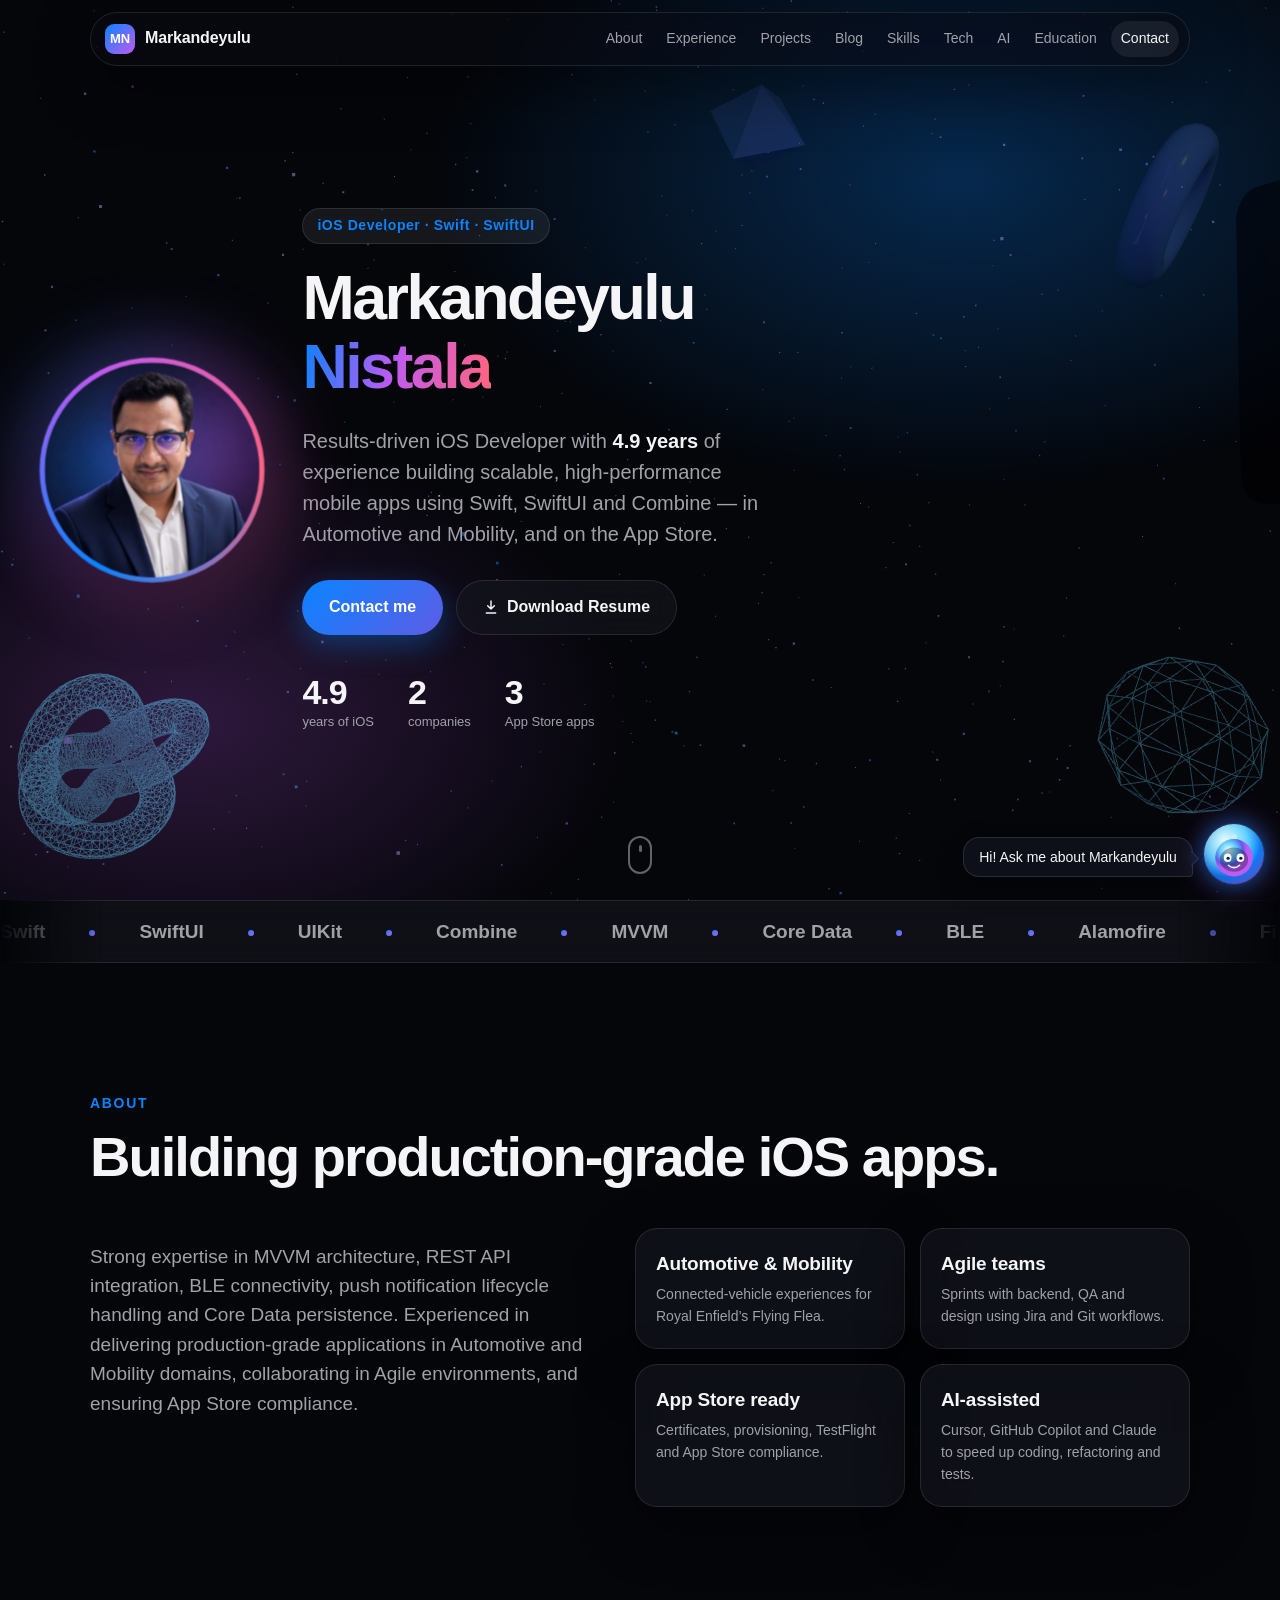
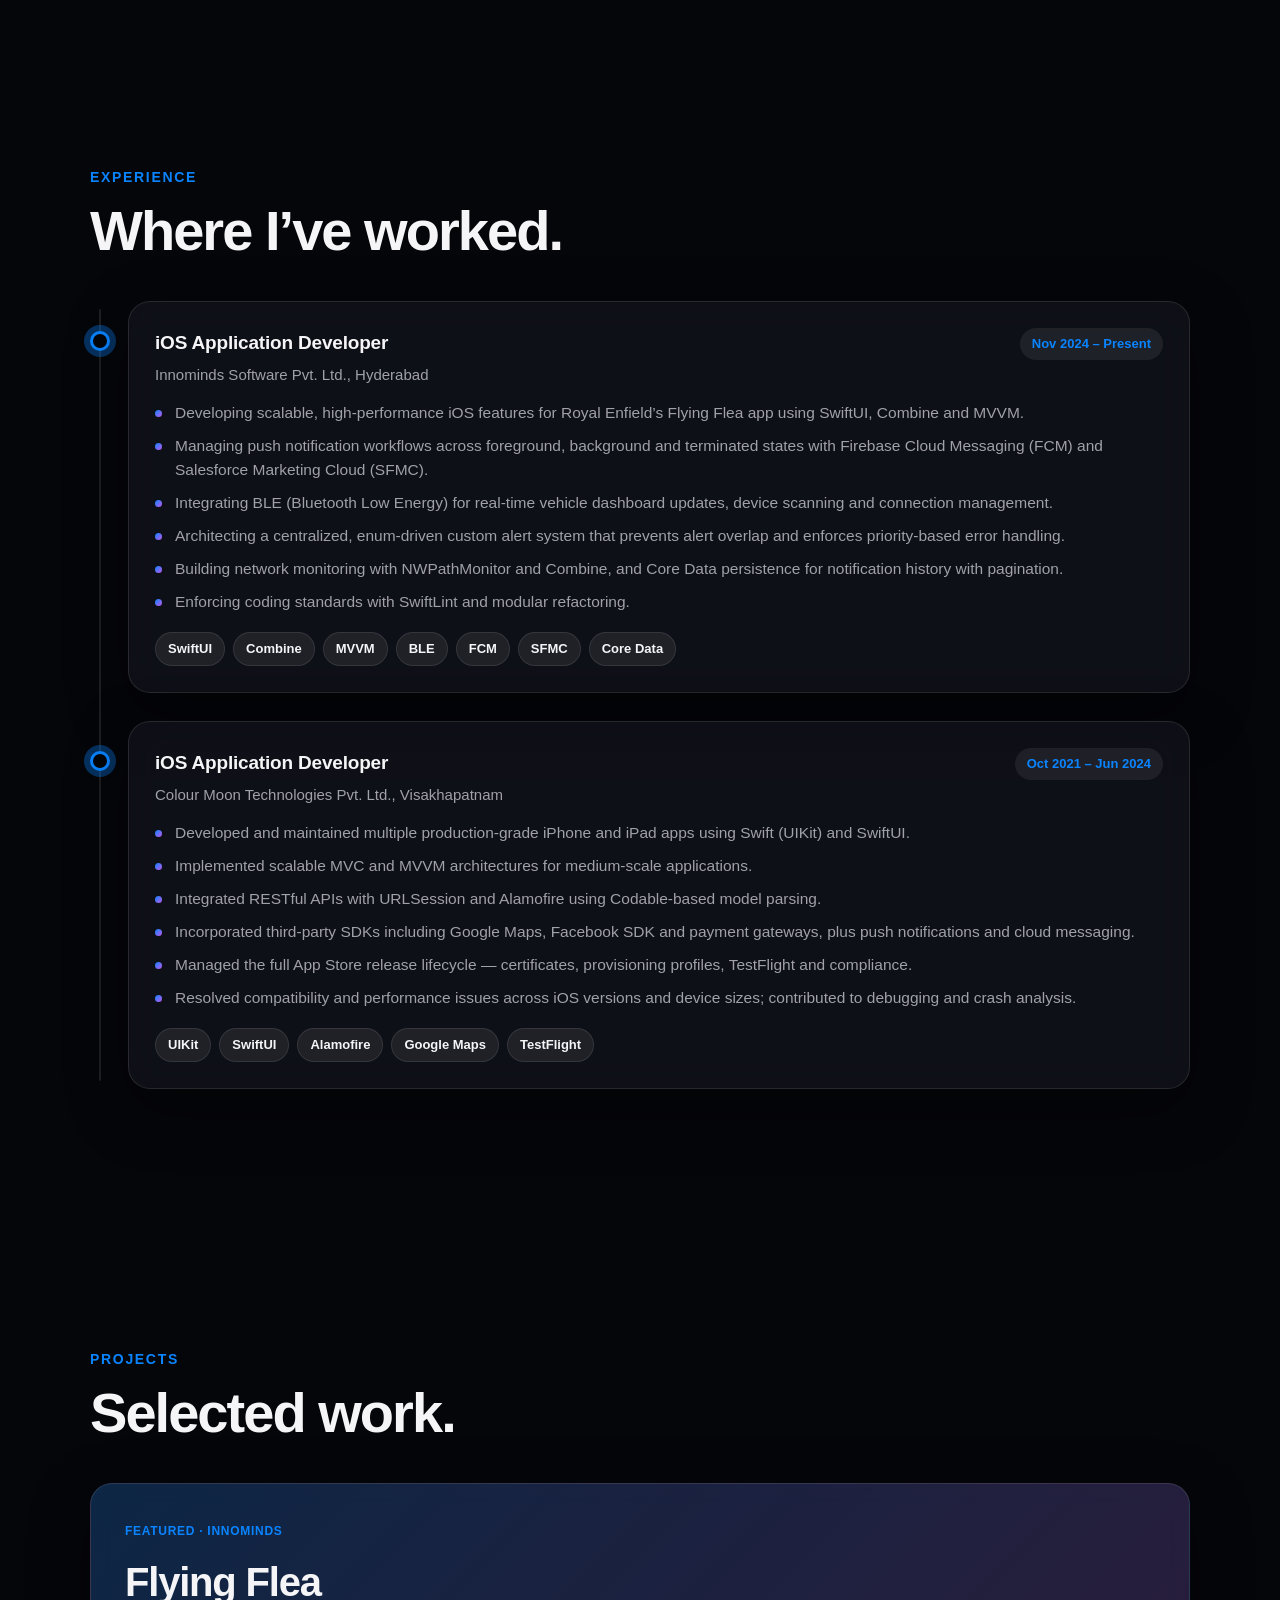
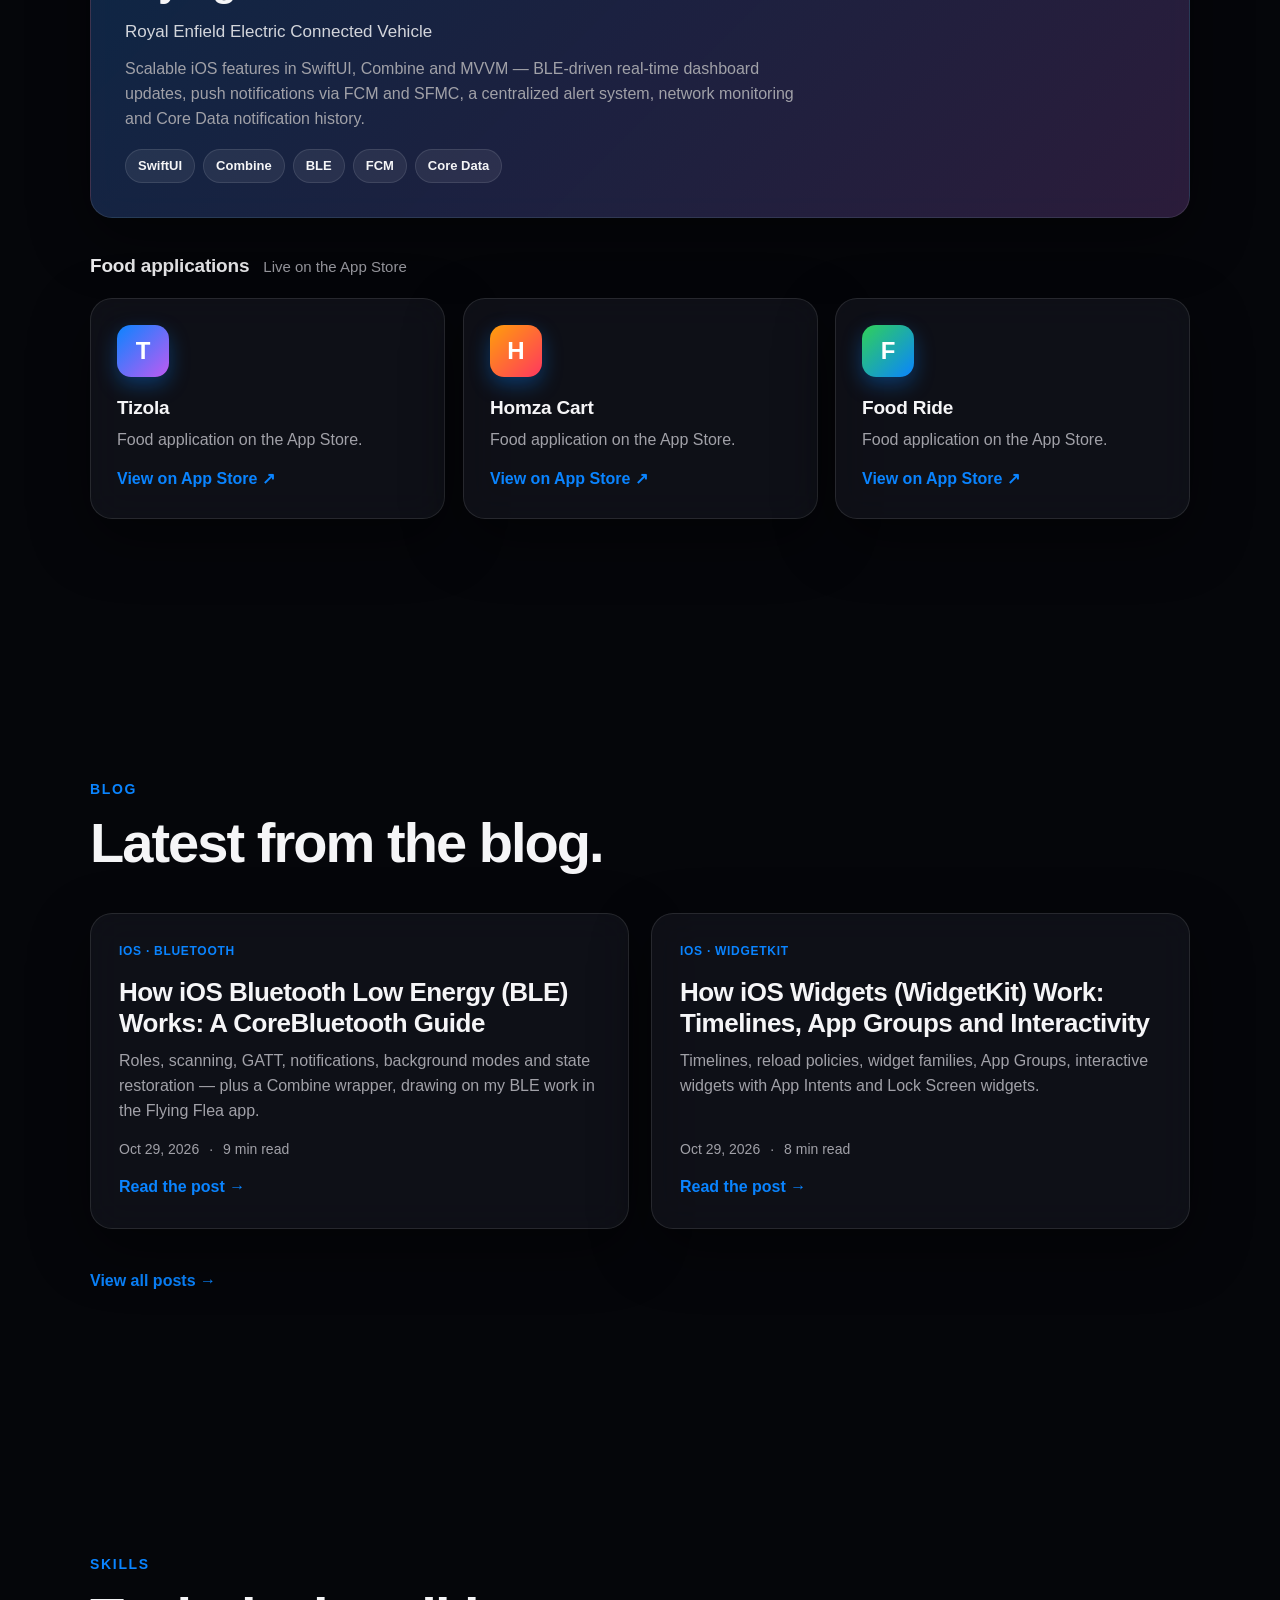
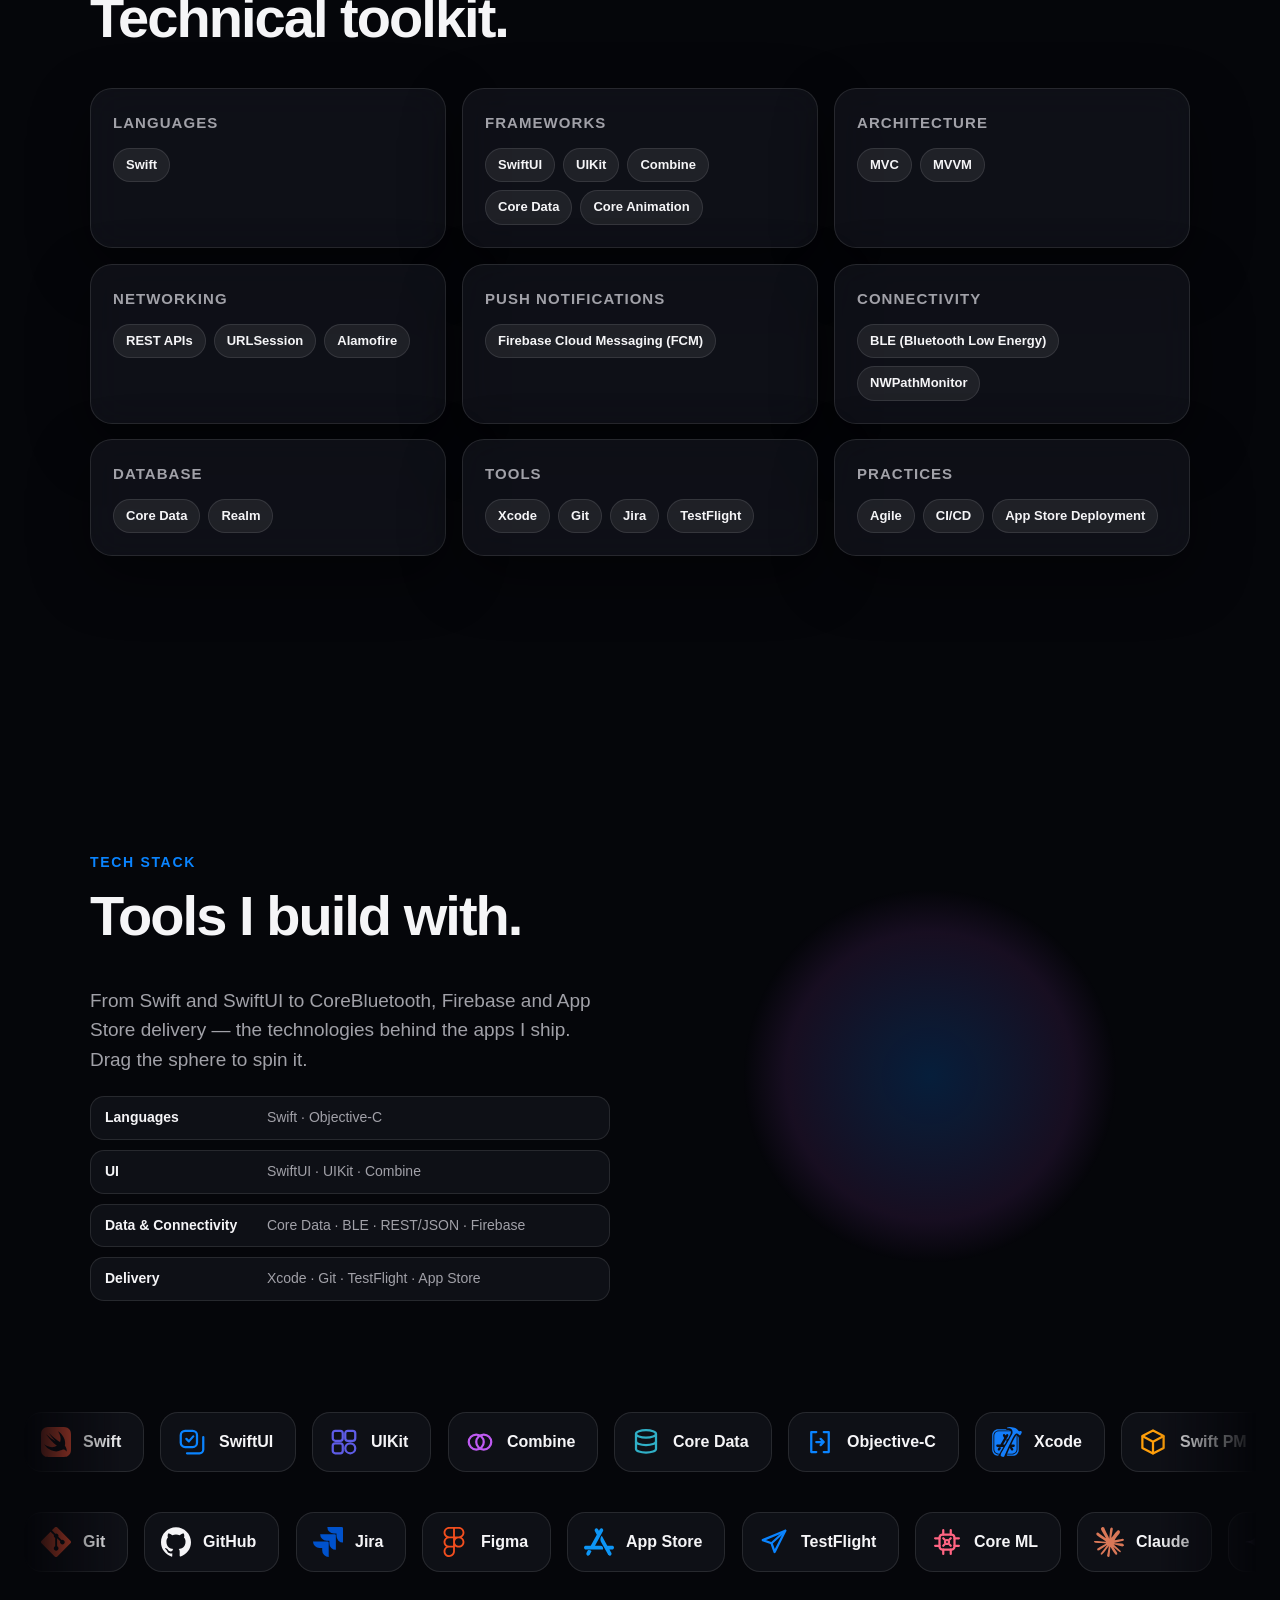
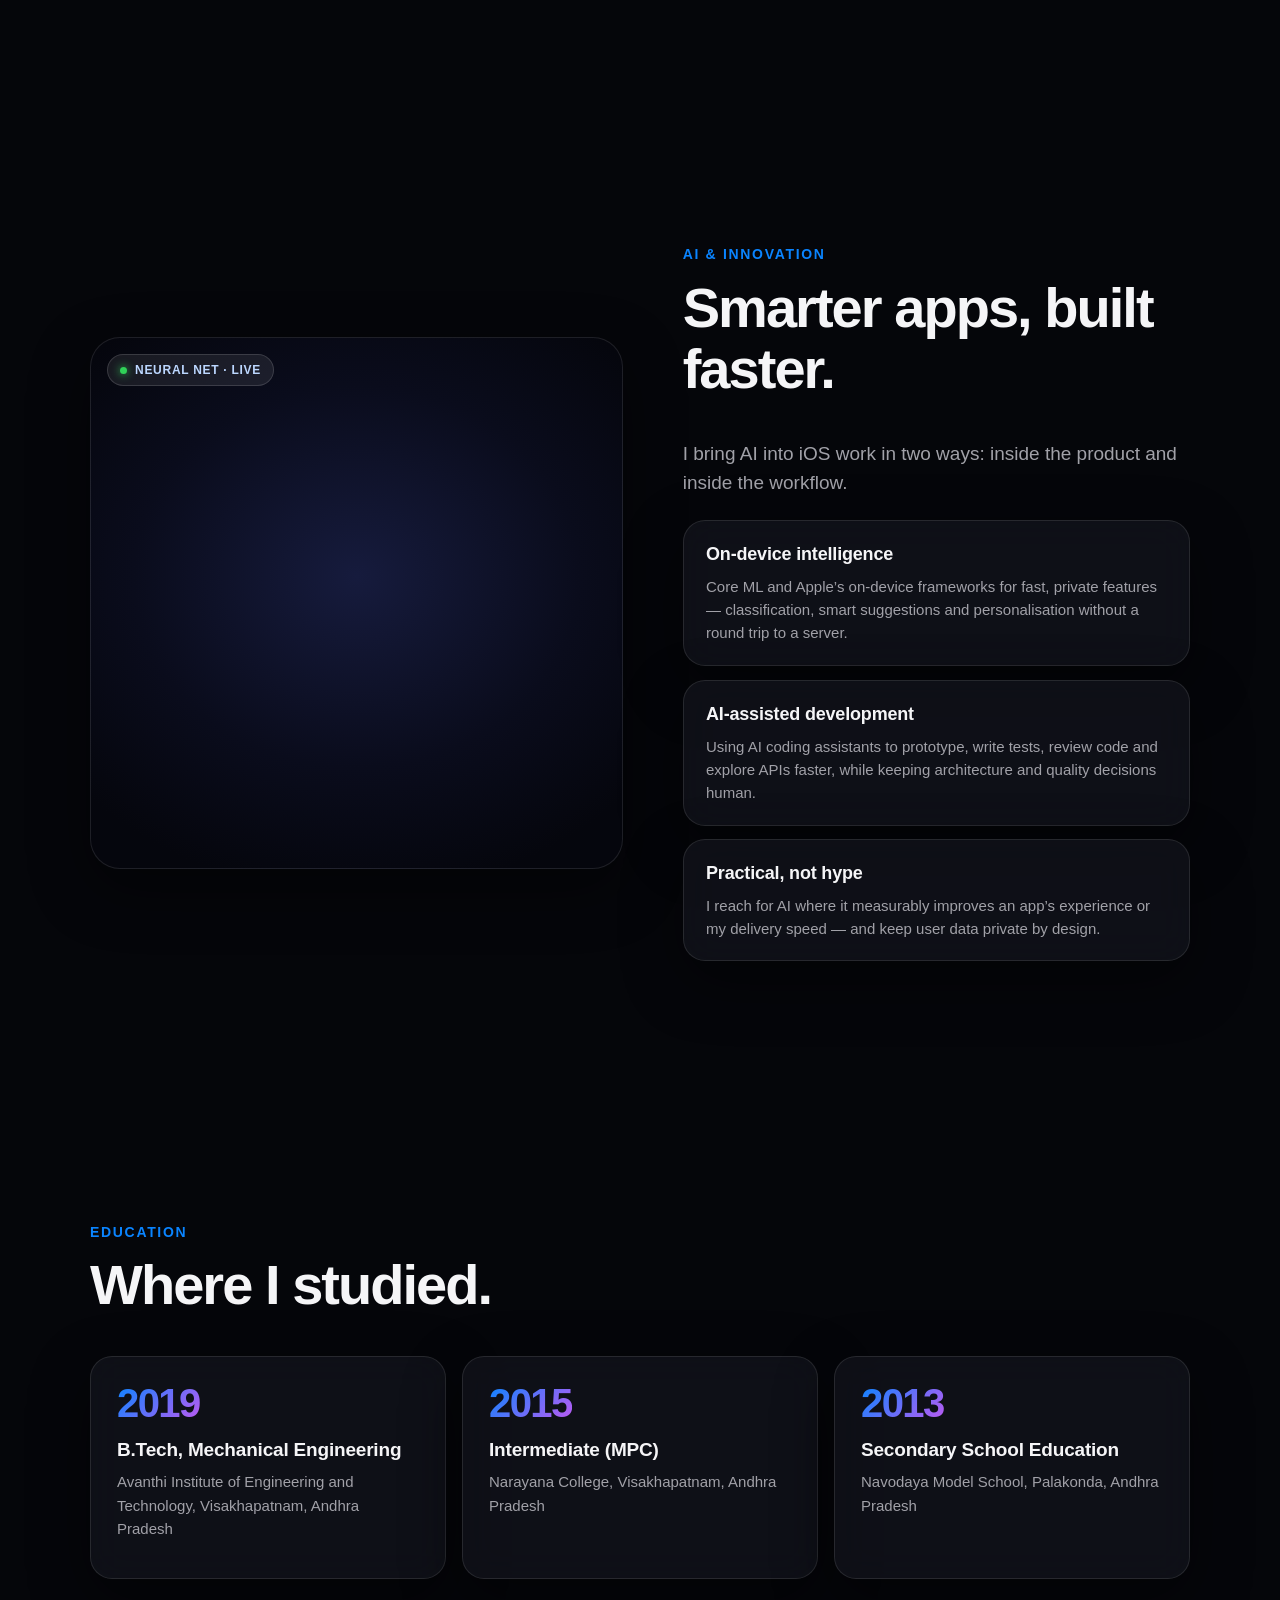
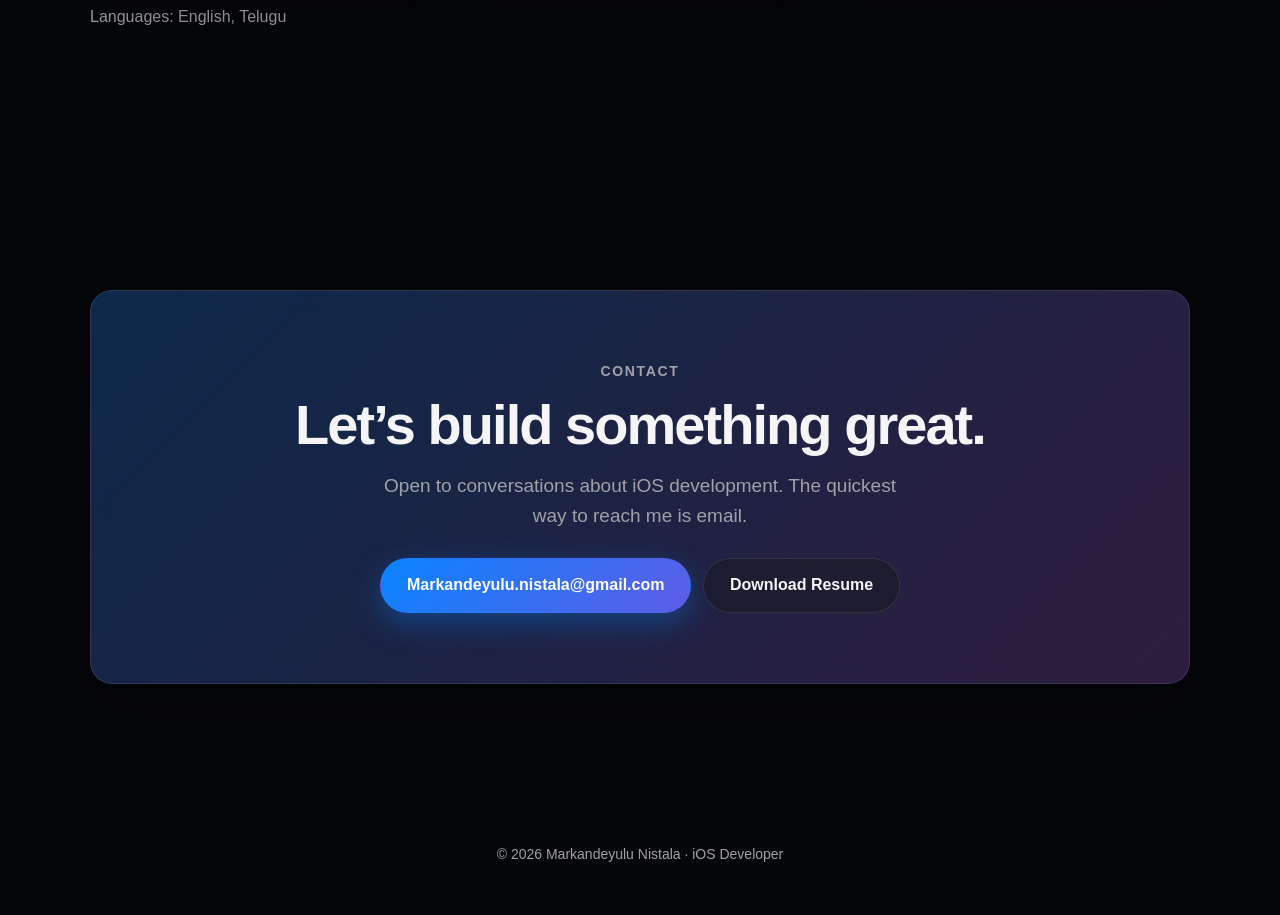
==== commit 41f3c462: "Add animated client-side chatbot: knowledge-base answers from the site, cute orb launcher, responsiv" ====
--- a/index.html
+++ b/index.html
@@ -11,7 +11,7 @@
 <meta name="theme-color" content="#05060a">
 <meta name="color-scheme" content="dark">
 <link rel="canonical" href="https://slsmedu.in/">
-<link rel="icon" href="favicon.svg?v=20261030b" type="image/svg+xml">
+<link rel="icon" href="favicon.svg?v=20261110a" type="image/svg+xml">
 <meta property="og:type" content="website">
 <meta property="og:site_name" content="Markandeyulu Nistala">
 <meta property="og:title" content="Markandeyulu Nistala — iOS Developer">
@@ -42,16 +42,18 @@
 </script>
 <script>if(!window.matchMedia('(prefers-reduced-motion: reduce)').matches)document.documentElement.classList.add('anim');</script>
 <noscript><style>html.anim [data-reveal],html.anim [data-hero]{opacity:1!important}</style></noscript>
-<link rel="preload" as="image" href="assets/markandeyulu-headshot.webp?v=20261030b" type="image/webp">
-<link rel="stylesheet" href="style.css?v=20261030b">
-<script defer src="vendor/gsap.min.js?v=20261030b"></script>
-<script defer src="vendor/ScrollTrigger.min.js?v=20261030b"></script>
+<link rel="preload" as="image" href="assets/markandeyulu-headshot.webp?v=20261110a" type="image/webp">
+<link rel="stylesheet" href="style.css?v=20261110a">
+<link rel="stylesheet" href="chatbot.css?v=20261110a">
+<script defer src="vendor/gsap.min.js?v=20261110a"></script>
+<script defer src="vendor/ScrollTrigger.min.js?v=20261110a"></script>
 <script type="importmap">{ "imports": { "three": "./vendor/three.module.min.js" } }</script>
-<script type="module" src="scene.js?v=20261030b"></script>
-<script type="module" src="tech3d.js?v=20261030b"></script>
-<script type="module" src="head3d.js?v=20261030b"></script>
-<script src="protect.js?v=20261030b"></script>
-<script defer src="main.js?v=20261030b"></script>
+<script type="module" src="scene.js?v=20261110a"></script>
+<script type="module" src="tech3d.js?v=20261110a"></script>
+<script type="module" src="head3d.js?v=20261110a"></script>
+<script src="protect.js?v=20261110a"></script>
+<script defer src="main.js?v=20261110a"></script>
+<script defer src="chatbot.js?v=20261110a"></script>
 </head>
 <body>
 <div class="progress" aria-hidden="true"><span></span></div>
@@ -85,14 +87,14 @@
         <div class="portrait-spin">
           <div class="face front">
             <picture>
-              <source srcset="assets/markandeyulu-headshot.webp?v=20261030b" type="image/webp">
-              <img src="assets/markandeyulu-headshot.jpg?v=20261030b" alt="Markandeyulu Nistala" width="600" height="600" fetchpriority="high" decoding="async">
+              <source srcset="assets/markandeyulu-headshot.webp?v=20261110a" type="image/webp">
+              <img src="assets/markandeyulu-headshot.jpg?v=20261110a" alt="Markandeyulu Nistala" width="600" height="600" fetchpriority="high" decoding="async">
             </picture>
           </div>
           <div class="face back" aria-hidden="true">
             <picture>
-              <source srcset="assets/markandeyulu-headshot.webp?v=20261030b" type="image/webp">
-              <img src="assets/markandeyulu-headshot.jpg?v=20261030b" alt="" width="600" height="600" decoding="async">
+              <source srcset="assets/markandeyulu-headshot.webp?v=20261110a" type="image/webp">
+              <img src="assets/markandeyulu-headshot.jpg?v=20261110a" alt="" width="600" height="600" decoding="async">
             </picture>
           </div>
         </div>
@@ -104,7 +106,7 @@
       <p class="hero-sub" data-hero>Results-driven iOS Developer with <strong>4.9 years</strong> of experience building scalable, high-performance mobile apps using Swift, SwiftUI and Combine — in Automotive and Mobility, and on the App Store.</p>
       <div class="cta" data-hero>
         <a class="btn primary" href="#contact">Contact me</a>
-        <a class="btn ghost" href="resume.pdf?v=20261030b" download="Markandeyulu_Nistala_Resume.pdf">
+        <a class="btn ghost" href="resume.pdf?v=20261110a" download="Markandeyulu_Nistala_Resume.pdf">
           <svg viewBox="0 0 24 24" width="16" height="16" fill="none" stroke="currentColor" stroke-width="2.2" stroke-linecap="round" stroke-linejoin="round" aria-hidden="true"><path d="M12 3v12M7 10l5 5 5-5M5 21h14"/></svg>
           Download Resume
         </a>
@@ -294,8 +296,8 @@
       </div>
     </div>
     <div class="logo-rows" data-reveal>
-      <div class="logo-marquee dir-l"><ul class="logo-track" aria-label="Technologies, row 1"><li class="logo-pill" style="--c:#F05138;--ico:url(assets/logos/swift.svg?v=20261030b)"><span class="logo-ico" aria-hidden="true"></span><span class="logo-name">Swift</span></li><li class="logo-pill" style="--c:#0A84FF;--ico:url(assets/logos/swiftui.svg?v=20261030b)"><span class="logo-ico" aria-hidden="true"></span><span class="logo-name">SwiftUI</span></li><li class="logo-pill" style="--c:#5E5CE6;--ico:url(assets/logos/uikit.svg?v=20261030b)"><span class="logo-ico" aria-hidden="true"></span><span class="logo-name">UIKit</span></li><li class="logo-pill" style="--c:#BF5AF2;--ico:url(assets/logos/combine.svg?v=20261030b)"><span class="logo-ico" aria-hidden="true"></span><span class="logo-name">Combine</span></li><li class="logo-pill" style="--c:#30B0C7;--ico:url(assets/logos/coredata.svg?v=20261030b)"><span class="logo-ico" aria-hidden="true"></span><span class="logo-name">Core Data</span></li><li class="logo-pill" style="--c:#0A84FF;--ico:url(assets/logos/objc.svg?v=20261030b)"><span class="logo-ico" aria-hidden="true"></span><span class="logo-name">Objective-C</span></li><li class="logo-pill" style="--c:#147EFB;--ico:url(assets/logos/xcode.svg?v=20261030b)"><span class="logo-ico" aria-hidden="true"></span><span class="logo-name">Xcode</span></li><li class="logo-pill" style="--c:#FF9F0A;--ico:url(assets/logos/spm.svg?v=20261030b)"><span class="logo-ico" aria-hidden="true"></span><span class="logo-name">Swift PM</span></li><li class="logo-pill" style="--c:#EE3322;--ico:url(assets/logos/cocoapods.svg?v=20261030b)"><span class="logo-ico" aria-hidden="true"></span><span class="logo-name">CocoaPods</span></li><li class="logo-pill" style="--c:#0082FC;--ico:url(assets/logos/bluetooth.svg?v=20261030b)"><span class="logo-ico" aria-hidden="true"></span><span class="logo-name">CoreBluetooth</span></li><li class="logo-pill" style="--c:#FFA000;--ico:url(assets/logos/firebase.svg?v=20261030b)"><span class="logo-ico" aria-hidden="true"></span><span class="logo-name">Firebase</span></li><li class="logo-pill" style="--c:#64D2FF;--ico:url(assets/logos/rest.svg?v=20261030b)"><span class="logo-ico" aria-hidden="true"></span><span class="logo-name">REST</span></li><li class="logo-pill" style="--c:var(--text);--ico:url(assets/logos/json.svg?v=20261030b)"><span class="logo-ico" aria-hidden="true"></span><span class="logo-name">JSON</span></li></ul></div>
-      <div class="logo-marquee dir-r"><ul class="logo-track" aria-label="Tools and AI, row 2"><li class="logo-pill" style="--c:#F05032;--ico:url(assets/logos/git.svg?v=20261030b)"><span class="logo-ico" aria-hidden="true"></span><span class="logo-name">Git</span></li><li class="logo-pill" style="--c:var(--text);--ico:url(assets/logos/github.svg?v=20261030b)"><span class="logo-ico" aria-hidden="true"></span><span class="logo-name">GitHub</span></li><li class="logo-pill" style="--c:#0052CC;--ico:url(assets/logos/jira.svg?v=20261030b)"><span class="logo-ico" aria-hidden="true"></span><span class="logo-name">Jira</span></li><li class="logo-pill" style="--c:#F24E1E;--ico:url(assets/logos/figma.svg?v=20261030b)"><span class="logo-ico" aria-hidden="true"></span><span class="logo-name">Figma</span></li><li class="logo-pill" style="--c:#0D96F6;--ico:url(assets/logos/appstore.svg?v=20261030b)"><span class="logo-ico" aria-hidden="true"></span><span class="logo-name">App Store</span></li><li class="logo-pill" style="--c:#0A84FF;--ico:url(assets/logos/testflight.svg?v=20261030b)"><span class="logo-ico" aria-hidden="true"></span><span class="logo-name">TestFlight</span></li><li class="logo-pill" style="--c:#FF6482;--ico:url(assets/logos/coreml.svg?v=20261030b)"><span class="logo-ico" aria-hidden="true"></span><span class="logo-name">Core ML</span></li><li class="logo-pill" style="--c:#D97757;--ico:url(assets/logos/claude.svg?v=20261030b)"><span class="logo-ico" aria-hidden="true"></span><span class="logo-name">Claude</span></li><li class="logo-pill" style="--c:#8E75B2;--ico:url(assets/logos/googlegemini.svg?v=20261030b)"><span class="logo-ico" aria-hidden="true"></span><span class="logo-name">Gemini</span></li><li class="logo-pill" style="--c:var(--text);--ico:url(assets/logos/githubcopilot.svg?v=20261030b)"><span class="logo-ico" aria-hidden="true"></span><span class="logo-name">Copilot</span></li><li class="logo-pill" style="--c:var(--text);--ico:url(assets/logos/cursor.svg?v=20261030b)"><span class="logo-ico" aria-hidden="true"></span><span class="logo-name">Cursor</span></li></ul></div>
+      <div class="logo-marquee dir-l"><ul class="logo-track" aria-label="Technologies, row 1"><li class="logo-pill" style="--c:#F05138;--ico:url(assets/logos/swift.svg?v=20261110a)"><span class="logo-ico" aria-hidden="true"></span><span class="logo-name">Swift</span></li><li class="logo-pill" style="--c:#0A84FF;--ico:url(assets/logos/swiftui.svg?v=20261110a)"><span class="logo-ico" aria-hidden="true"></span><span class="logo-name">SwiftUI</span></li><li class="logo-pill" style="--c:#5E5CE6;--ico:url(assets/logos/uikit.svg?v=20261110a)"><span class="logo-ico" aria-hidden="true"></span><span class="logo-name">UIKit</span></li><li class="logo-pill" style="--c:#BF5AF2;--ico:url(assets/logos/combine.svg?v=20261110a)"><span class="logo-ico" aria-hidden="true"></span><span class="logo-name">Combine</span></li><li class="logo-pill" style="--c:#30B0C7;--ico:url(assets/logos/coredata.svg?v=20261110a)"><span class="logo-ico" aria-hidden="true"></span><span class="logo-name">Core Data</span></li><li class="logo-pill" style="--c:#0A84FF;--ico:url(assets/logos/objc.svg?v=20261110a)"><span class="logo-ico" aria-hidden="true"></span><span class="logo-name">Objective-C</span></li><li class="logo-pill" style="--c:#147EFB;--ico:url(assets/logos/xcode.svg?v=20261110a)"><span class="logo-ico" aria-hidden="true"></span><span class="logo-name">Xcode</span></li><li class="logo-pill" style="--c:#FF9F0A;--ico:url(assets/logos/spm.svg?v=20261110a)"><span class="logo-ico" aria-hidden="true"></span><span class="logo-name">Swift PM</span></li><li class="logo-pill" style="--c:#EE3322;--ico:url(assets/logos/cocoapods.svg?v=20261110a)"><span class="logo-ico" aria-hidden="true"></span><span class="logo-name">CocoaPods</span></li><li class="logo-pill" style="--c:#0082FC;--ico:url(assets/logos/bluetooth.svg?v=20261110a)"><span class="logo-ico" aria-hidden="true"></span><span class="logo-name">CoreBluetooth</span></li><li class="logo-pill" style="--c:#FFA000;--ico:url(assets/logos/firebase.svg?v=20261110a)"><span class="logo-ico" aria-hidden="true"></span><span class="logo-name">Firebase</span></li><li class="logo-pill" style="--c:#64D2FF;--ico:url(assets/logos/rest.svg?v=20261110a)"><span class="logo-ico" aria-hidden="true"></span><span class="logo-name">REST</span></li><li class="logo-pill" style="--c:var(--text);--ico:url(assets/logos/json.svg?v=20261110a)"><span class="logo-ico" aria-hidden="true"></span><span class="logo-name">JSON</span></li></ul></div>
+      <div class="logo-marquee dir-r"><ul class="logo-track" aria-label="Tools and AI, row 2"><li class="logo-pill" style="--c:#F05032;--ico:url(assets/logos/git.svg?v=20261110a)"><span class="logo-ico" aria-hidden="true"></span><span class="logo-name">Git</span></li><li class="logo-pill" style="--c:var(--text);--ico:url(assets/logos/github.svg?v=20261110a)"><span class="logo-ico" aria-hidden="true"></span><span class="logo-name">GitHub</span></li><li class="logo-pill" style="--c:#0052CC;--ico:url(assets/logos/jira.svg?v=20261110a)"><span class="logo-ico" aria-hidden="true"></span><span class="logo-name">Jira</span></li><li class="logo-pill" style="--c:#F24E1E;--ico:url(assets/logos/figma.svg?v=20261110a)"><span class="logo-ico" aria-hidden="true"></span><span class="logo-name">Figma</span></li><li class="logo-pill" style="--c:#0D96F6;--ico:url(assets/logos/appstore.svg?v=20261110a)"><span class="logo-ico" aria-hidden="true"></span><span class="logo-name">App Store</span></li><li class="logo-pill" style="--c:#0A84FF;--ico:url(assets/logos/testflight.svg?v=20261110a)"><span class="logo-ico" aria-hidden="true"></span><span class="logo-name">TestFlight</span></li><li class="logo-pill" style="--c:#FF6482;--ico:url(assets/logos/coreml.svg?v=20261110a)"><span class="logo-ico" aria-hidden="true"></span><span class="logo-name">Core ML</span></li><li class="logo-pill" style="--c:#D97757;--ico:url(assets/logos/claude.svg?v=20261110a)"><span class="logo-ico" aria-hidden="true"></span><span class="logo-name">Claude</span></li><li class="logo-pill" style="--c:#8E75B2;--ico:url(assets/logos/googlegemini.svg?v=20261110a)"><span class="logo-ico" aria-hidden="true"></span><span class="logo-name">Gemini</span></li><li class="logo-pill" style="--c:var(--text);--ico:url(assets/logos/githubcopilot.svg?v=20261110a)"><span class="logo-ico" aria-hidden="true"></span><span class="logo-name">Copilot</span></li><li class="logo-pill" style="--c:var(--text);--ico:url(assets/logos/cursor.svg?v=20261110a)"><span class="logo-ico" aria-hidden="true"></span><span class="logo-name">Cursor</span></li></ul></div>
     </div>
   </section>
 
@@ -354,7 +356,7 @@
         <p class="lead">Open to conversations about iOS development. The quickest way to reach me is email.</p>
         <div class="cta center">
           <a class="btn primary" href="mailto:Markandeyulu.nistala@gmail.com">Markandeyulu.nistala@gmail.com</a>
-          <a class="btn ghost" href="resume.pdf?v=20261030b" download="Markandeyulu_Nistala_Resume.pdf">Download Resume</a>
+          <a class="btn ghost" href="resume.pdf?v=20261110a" download="Markandeyulu_Nistala_Resume.pdf">Download Resume</a>
         </div>
       </div>
     </div>
--- a/chatbot.css
+++ b/chatbot.css
@@ -0,0 +1,81 @@
+/* Portfolio assistant — dark glass, cyan/violet, matches the site */
+.cb-root{position:fixed;right:max(1rem,env(safe-area-inset-right,0px));bottom:max(1rem,env(safe-area-inset-bottom,0px));z-index:120;font-family:var(--font,-apple-system,BlinkMacSystemFont,"Segoe UI",Roboto,sans-serif);color:var(--text,#f5f5f7);pointer-events:none}
+.cb-root *{box-sizing:border-box}
+.cb-root button,.cb-root input,.cb-root a,.cb-root .cb-wave,.cb-root .cb-panel{pointer-events:auto}
+.cb-root a{color:var(--teal,#64d2ff);text-decoration:underline;text-underline-offset:2px}
+.cb-root a:hover{color:#fff}
+
+/* launcher orb */
+.cb-launch{position:relative;display:grid;place-items:center;width:3.75rem;height:3.75rem;padding:0;border:0;border-radius:50%;cursor:pointer;background:transparent;color:inherit;-webkit-tap-highlight-color:transparent;box-shadow:0 0 0 1px rgba(255,255,255,.08),0 .5rem 1.5rem rgba(0,0,0,.45)}
+.cb-launch:focus-visible{outline:2px solid var(--blue,#0a84ff);outline-offset:3px}
+.cb-orb{position:relative;display:block;width:100%;height:100%;border-radius:50%;overflow:visible;background:radial-gradient(circle at 35% 28%,#e7fbff 0%,#64d2ff 38%,#0a84ff 62%,#bf5af2 100%);box-shadow:0 0 1.35rem rgba(10,132,255,.55),0 0 2.4rem rgba(191,90,242,.32),inset 0 -8px 14px rgba(40,0,80,.25);animation:cb-breathe 2.8s ease-in-out infinite}
+.cb-orb svg{display:block;width:100%;height:100%;overflow:visible}
+.cb-eyes{transform:translate(var(--ex,0px),var(--ey,0px));transition:transform .25s var(--ease,cubic-bezier(.22,.8,.2,1))}
+.cb-eye-white{transform-box:fill-box;transform-origin:center;animation:cb-blink 5s ease-in-out infinite}
+.cb-launch:hover{transform:translateY(-4px);transition:transform .35s cubic-bezier(.22,1.4,.3,1)}
+.cb-root.open .cb-launch{display:none}
+.cb-launch .cb-x{display:none}
+
+/* attention wave */
+.cb-wave{position:absolute;right:calc(100% + .7rem);bottom:.45rem;width:max-content;max-width:18rem;padding:.6rem .95rem;white-space:nowrap;border-radius:1rem 1rem .25rem 1rem;font-size:.875rem;line-height:1.35;color:var(--text,#f5f5f7);background:rgba(16,18,28,.92);border:1px solid rgba(255,255,255,.12);box-shadow:0 .6rem 1.6rem rgba(0,0,0,.4);-webkit-backdrop-filter:blur(16px);backdrop-filter:blur(16px);cursor:pointer;white-space:normal;animation:cb-pop .5s cubic-bezier(.22,1.2,.3,1) both}
+.cb-wave[hidden]{display:none}
+.cb-wave::after{content:"";position:absolute;right:-5px;bottom:12px;width:10px;height:10px;background:inherit;border-right:1px solid rgba(255,255,255,.12);border-bottom:1px solid rgba(255,255,255,.12);transform:rotate(-45deg)}
+
+/* panel */
+.cb-panel{position:absolute;right:0;bottom:0;display:flex;flex-direction:column;width:min(24rem,calc(100vw - 2rem - env(safe-area-inset-left,0px) - env(safe-area-inset-right,0px)));height:min(36rem,calc(100dvh - 2rem - env(safe-area-inset-top,0px) - env(safe-area-inset-bottom,0px)));border-radius:1.35rem;overflow:hidden;background:rgba(12,14,22,.86);border:1px solid rgba(255,255,255,.12);box-shadow:0 1.25rem 3.5rem rgba(0,0,0,.55),0 0 0 1px rgba(10,132,255,.12);-webkit-backdrop-filter:saturate(160%) blur(22px);backdrop-filter:saturate(160%) blur(22px);opacity:0;transform:translateY(1.1rem) scale(.92);transform-origin:bottom right;pointer-events:none;visibility:hidden;transition:opacity .28s,transform .48s cubic-bezier(.22,1.25,.25,1),visibility 0s .4s}
+.cb-root.open .cb-panel{opacity:1;transform:none;pointer-events:auto;visibility:visible;transition:opacity .28s,transform .48s cubic-bezier(.22,1.25,.25,1),visibility 0s}
+.cb-head{display:flex;align-items:center;gap:.7rem;flex:none;padding:.7rem .8rem .7rem .85rem;border-bottom:1px solid rgba(255,255,255,.08);background:linear-gradient(180deg,rgba(10,132,255,.14),transparent)}
+.cb-head .cb-orb{width:2.25rem;height:2.25rem;flex:none;animation-duration:3.2s}
+.cb-head h2{font-size:.95rem;font-weight:700;letter-spacing:-.02em;line-height:1.2;margin:0}
+.cb-head p{margin:0;font-size:.72rem;color:var(--muted,#a1a1a8)}
+.cb-close{margin-left:auto;width:2.15rem;height:2.15rem;border:1px solid rgba(255,255,255,.1);border-radius:50%;background:rgba(255,255,255,.06);color:var(--text,#f5f5f7);font-size:1.15rem;line-height:1;cursor:pointer}
+.cb-close:hover{background:rgba(255,255,255,.12)}
+.cb-close:focus-visible{outline:2px solid var(--blue,#0a84ff);outline-offset:2px}
+
+.cb-log{flex:1 1 auto;overflow-y:auto;overscroll-behavior:contain;padding:.9rem .85rem 0.4rem;display:flex;flex-direction:column;gap:.7rem;-webkit-overflow-scrolling:touch}
+.cb-msg{max-width:92%;padding:.65rem .8rem;border-radius:1rem;font-size:.9rem;line-height:1.45;animation:cb-in .35s var(--ease,cubic-bezier(.22,.8,.2,1)) both}
+.cb-msg p{margin:0 0 .4rem}.cb-msg p:last-child{margin:0}
+.cb-msg ul{margin:.25rem 0 .15rem 1.05rem;padding:0;list-style:disc}
+.cb-msg li{margin:.15rem 0}
+.cb-msg.bot{align-self:flex-start;background:rgba(255,255,255,.06);border:1px solid rgba(255,255,255,.08);border-bottom-left-radius:.3rem;color:var(--text,#f5f5f7)}
+.cb-msg.user{align-self:flex-end;background:linear-gradient(135deg,var(--blue,#0a84ff),#5e5ce6);color:#fff;border-bottom-right-radius:.3rem}
+.cb-row{display:flex;align-items:flex-end;gap:.45rem;max-width:100%}
+.cb-row .cb-orb{width:1.65rem;height:1.65rem;flex:none;animation:none}
+.cb-msg strong{font-weight:650}
+
+/* typing */
+.cb-type{display:flex;gap:.28rem;padding:.2rem .15rem;min-height:1.1rem;align-items:center}
+.cb-type i{width:.42rem;height:.42rem;border-radius:50%;background:#9ee7ff;opacity:.35;animation:cb-dot 1s ease-in-out infinite}
+.cb-type i:nth-child(2){animation-delay:.15s}.cb-type i:nth-child(3){animation-delay:.3s}
+
+.cb-chips{display:flex;flex-wrap:wrap;gap:.4rem;padding:.35rem .85rem .15rem}
+.cb-chip{border:1px solid rgba(100,210,255,.28);background:rgba(10,132,255,.12);color:var(--text,#f5f5f7);border-radius:999px;padding:.32rem .7rem;font-size:.75rem;font-weight:600;cursor:pointer;white-space:nowrap}
+.cb-chip:hover,.cb-chip:focus-visible{background:rgba(10,132,255,.28);outline:none}
+
+.cb-form{display:flex;gap:.45rem;flex:none;padding:.65rem .75rem calc(.7rem + env(safe-area-inset-bottom,0px));border-top:1px solid rgba(255,255,255,.08);background:rgba(0,0,0,.18)}
+.cb-form input{flex:1 1 auto;min-width:0;border:1px solid rgba(255,255,255,.12);background:rgba(255,255,255,.06);color:var(--text,#f5f5f7);border-radius:.9rem;padding:.65rem .85rem;font:inherit;font-size:1rem;-webkit-user-select:text;user-select:text}
+.cb-form input::placeholder{color:var(--muted,#a1a1a8)}
+.cb-form input:focus{outline:2px solid var(--blue,#0a84ff);outline-offset:0;border-color:transparent}
+.cb-send{flex:none;width:2.5rem;height:2.5rem;border:0;border-radius:50%;background:linear-gradient(135deg,var(--blue,#0a84ff),#5e5ce6);color:#fff;cursor:pointer;display:grid;place-items:center}
+.cb-send:hover{filter:brightness(1.1)}
+.cb-send:focus-visible{outline:2px solid #fff;outline-offset:2px}
+.cb-send svg{width:1.05rem;height:1.05rem}
+
+@keyframes cb-breathe{0%,100%{transform:scale(1);filter:brightness(1)}50%{transform:scale(1.06);filter:brightness(1.12)}}
+@keyframes cb-blink{0%,38%,44%,100%{transform:scaleY(1)}41%{transform:scaleY(.08)}}
+@keyframes cb-pop{from{opacity:0;transform:translateY(8px) scale(.94)}to{opacity:1;transform:none}}
+@keyframes cb-in{from{opacity:0;transform:translateY(10px)}to{opacity:1;transform:none}}
+@keyframes cb-dot{0%,80%,100%{opacity:.3;transform:translateY(0)}40%{opacity:1;transform:translateY(-4px)}}
+
+@media (max-width:599px){
+  .cb-root{right:0;bottom:0;left:0;top:auto}
+  .cb-launch{position:fixed;right:max(.9rem,env(safe-area-inset-right,0px));bottom:max(.9rem,env(safe-area-inset-bottom,0px));width:3.5rem;height:3.5rem}
+  .cb-wave{position:fixed;right:max(4.7rem,calc(env(safe-area-inset-right,0px) + 4.4rem));bottom:max(1.15rem,calc(env(safe-area-inset-bottom,0px) + .85rem))}
+  .cb-panel{position:fixed;inset:0;width:auto;height:auto;max-height:none;border-radius:0;padding-top:env(safe-area-inset-top,0px);transform-origin:center bottom}
+  .cb-root.open .cb-wave{display:none}
+}
+@media (prefers-reduced-motion:reduce){
+  .cb-orb,.cb-eye-white,.cb-wave,.cb-msg,.cb-type i,.cb-launch:hover{animation:none!important;transition:none!important;transform:none!important}
+  .cb-panel{transition:opacity .15s,visibility 0s}
+  .cb-root.open .cb-panel{transform:none}
+}
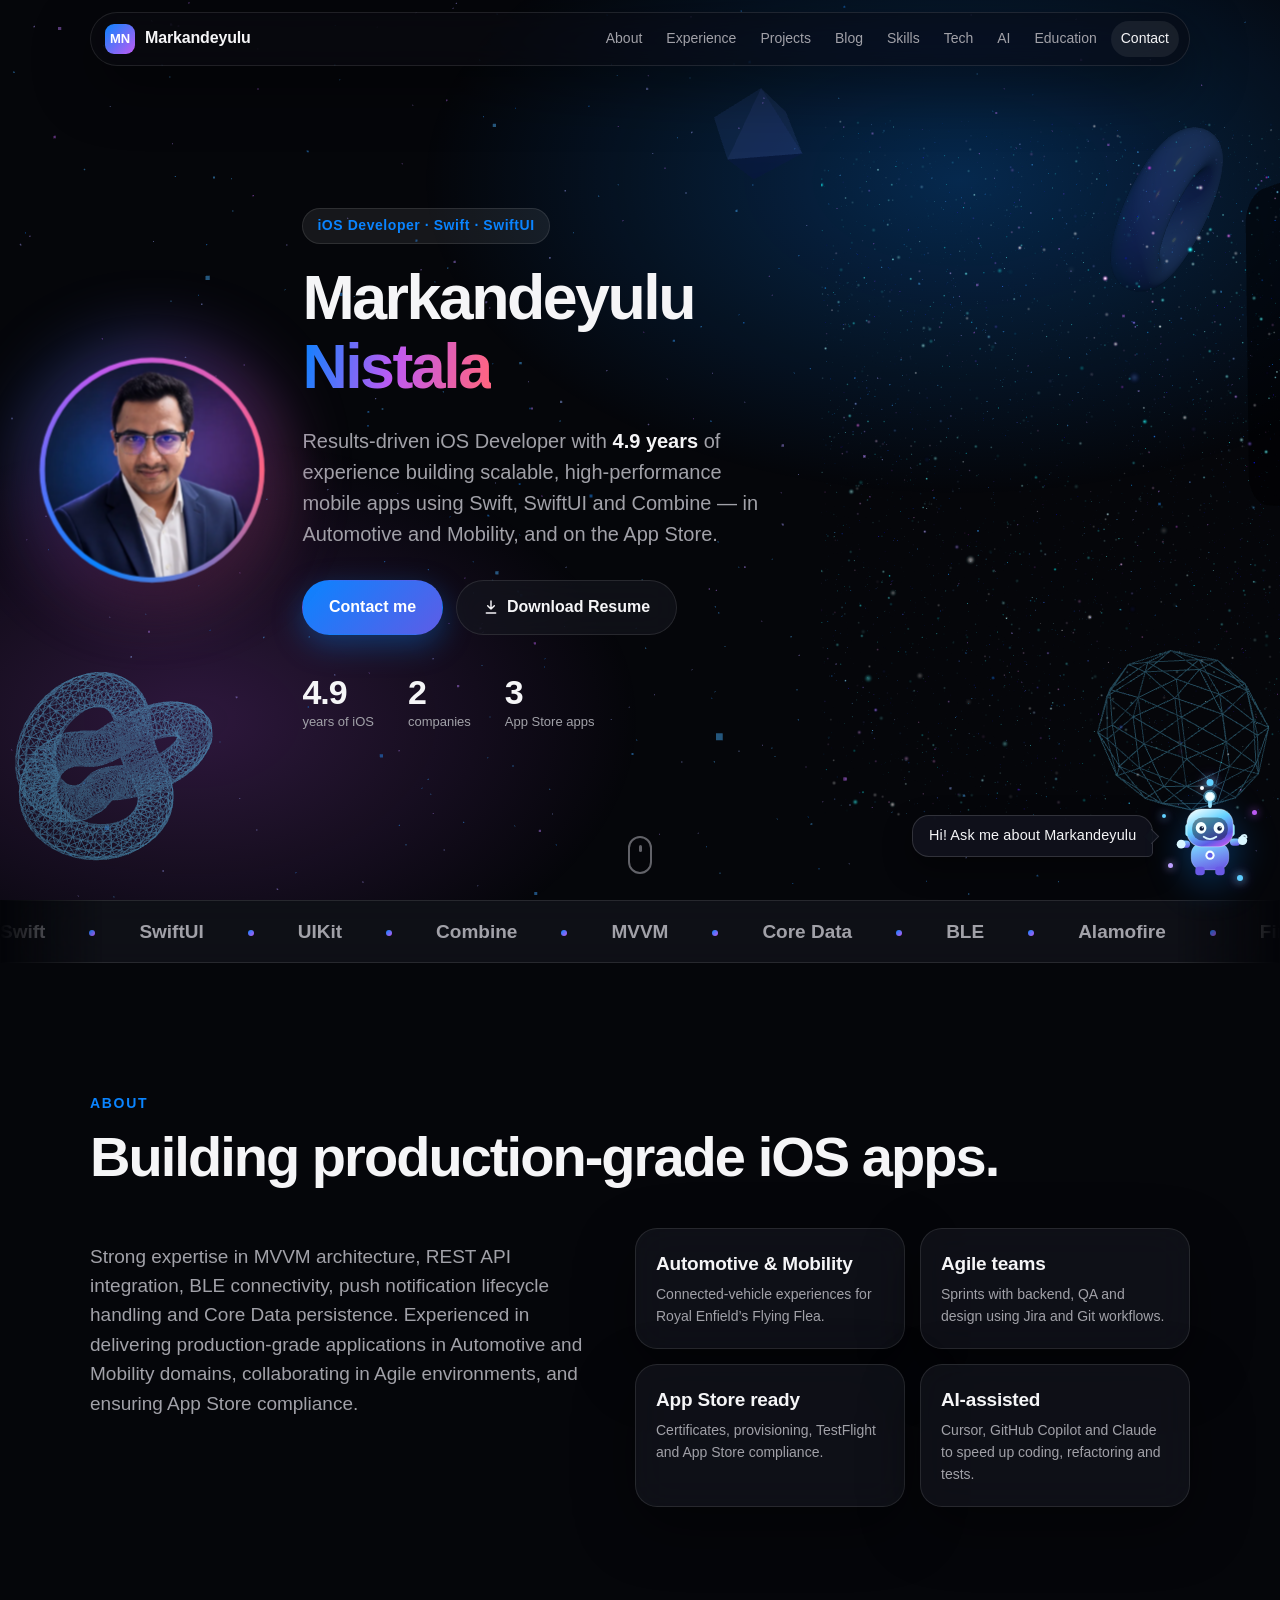
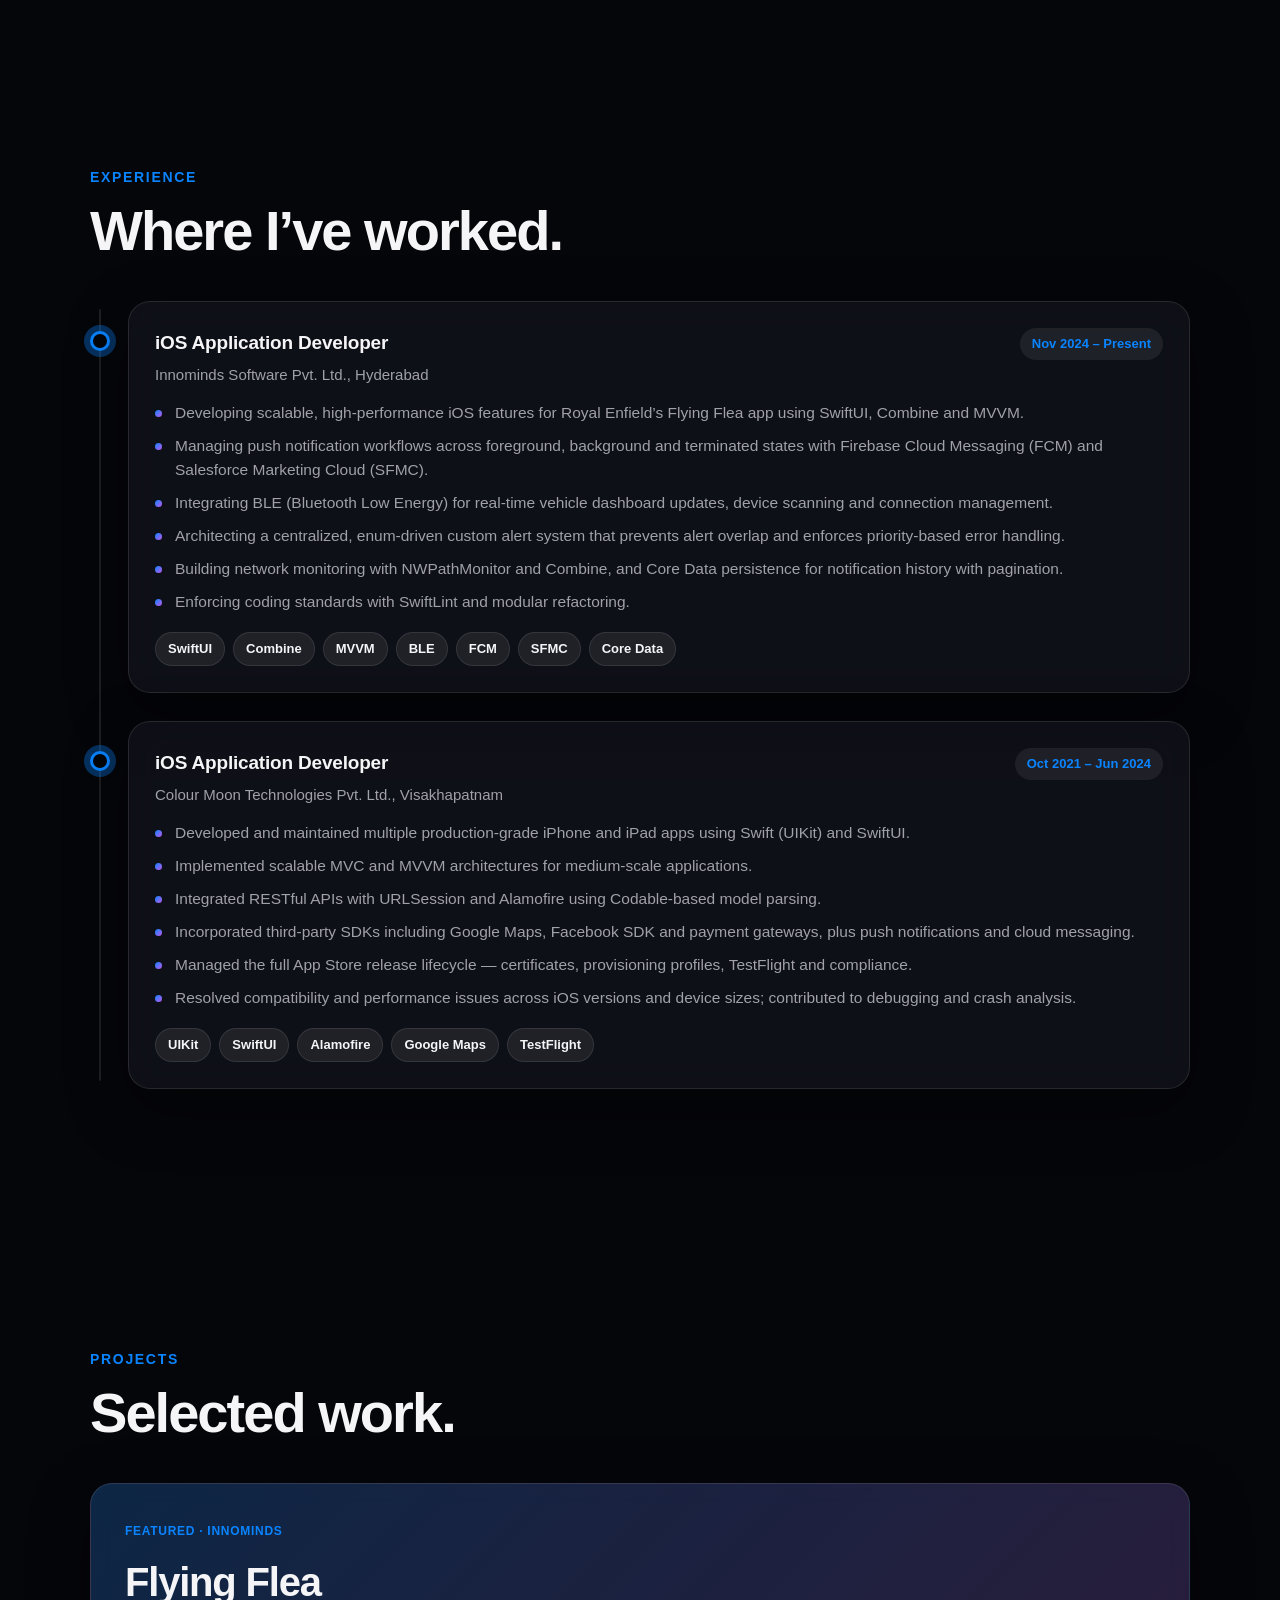
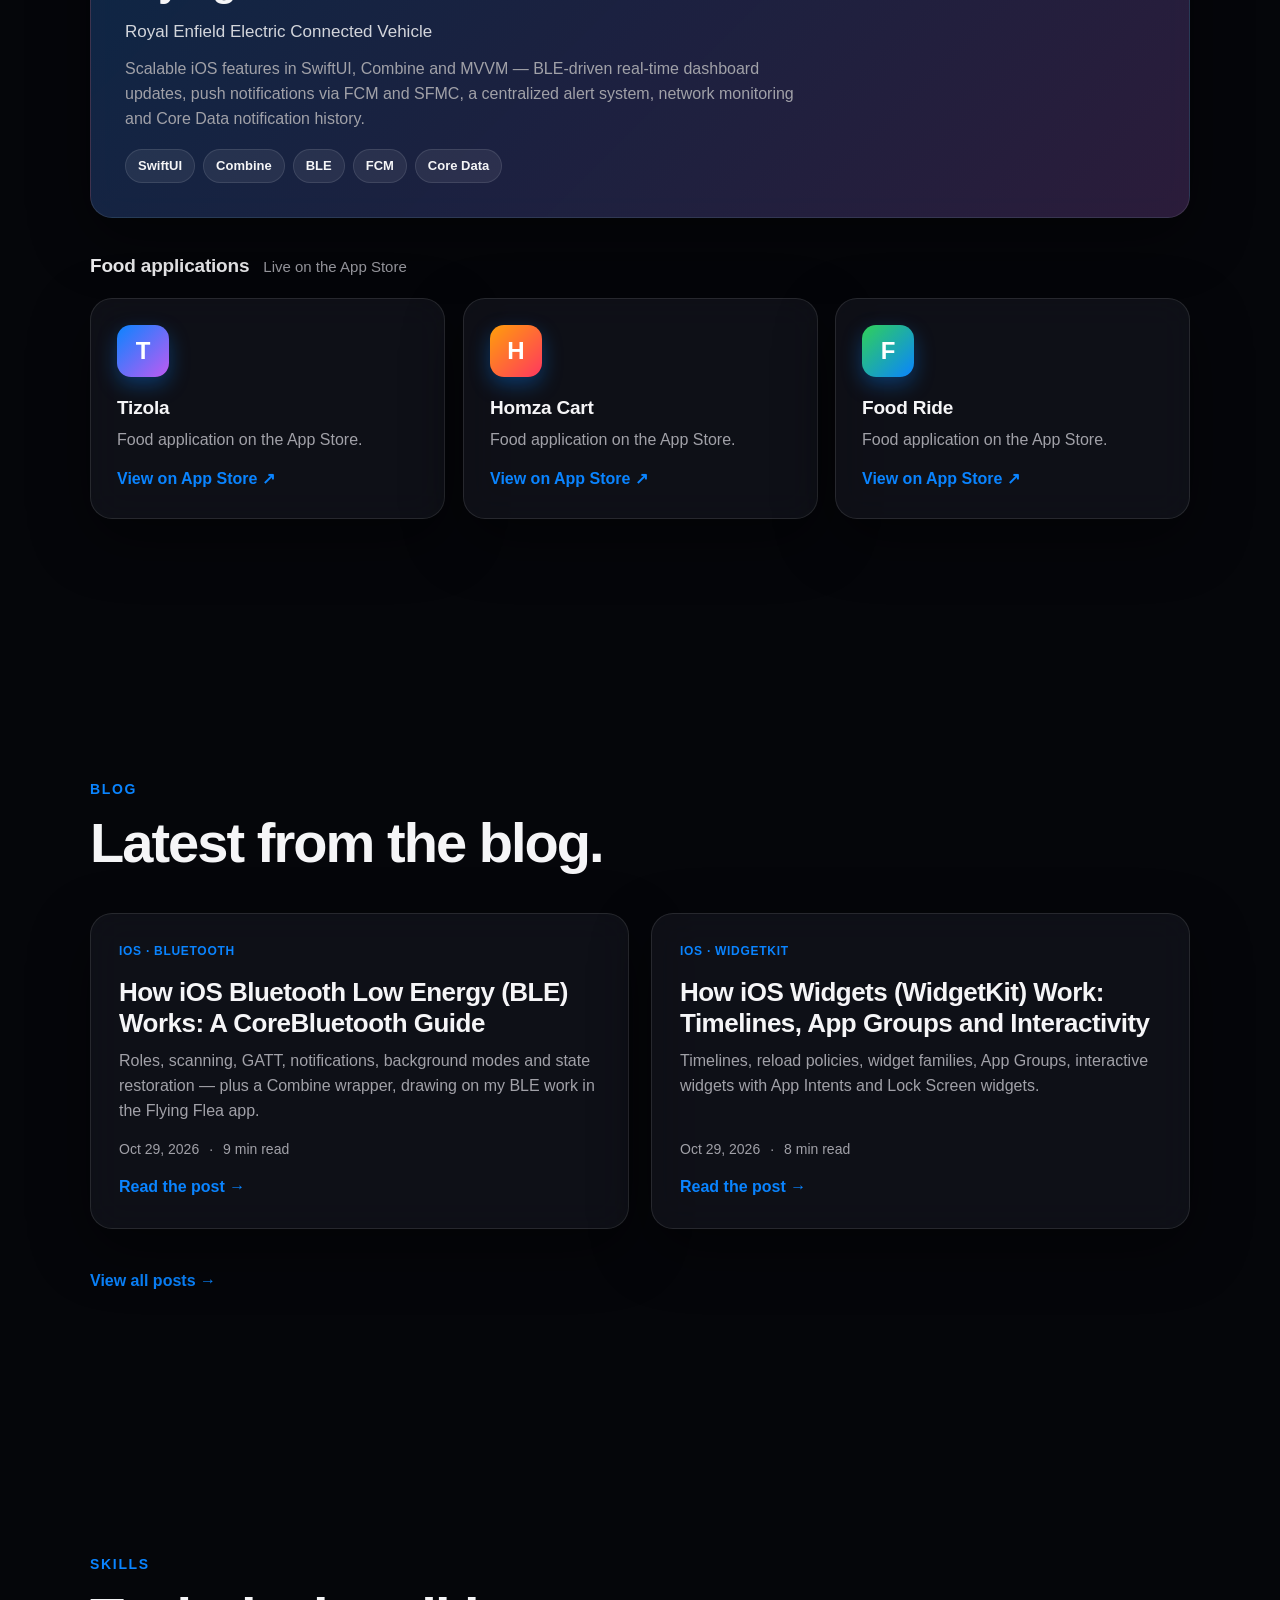
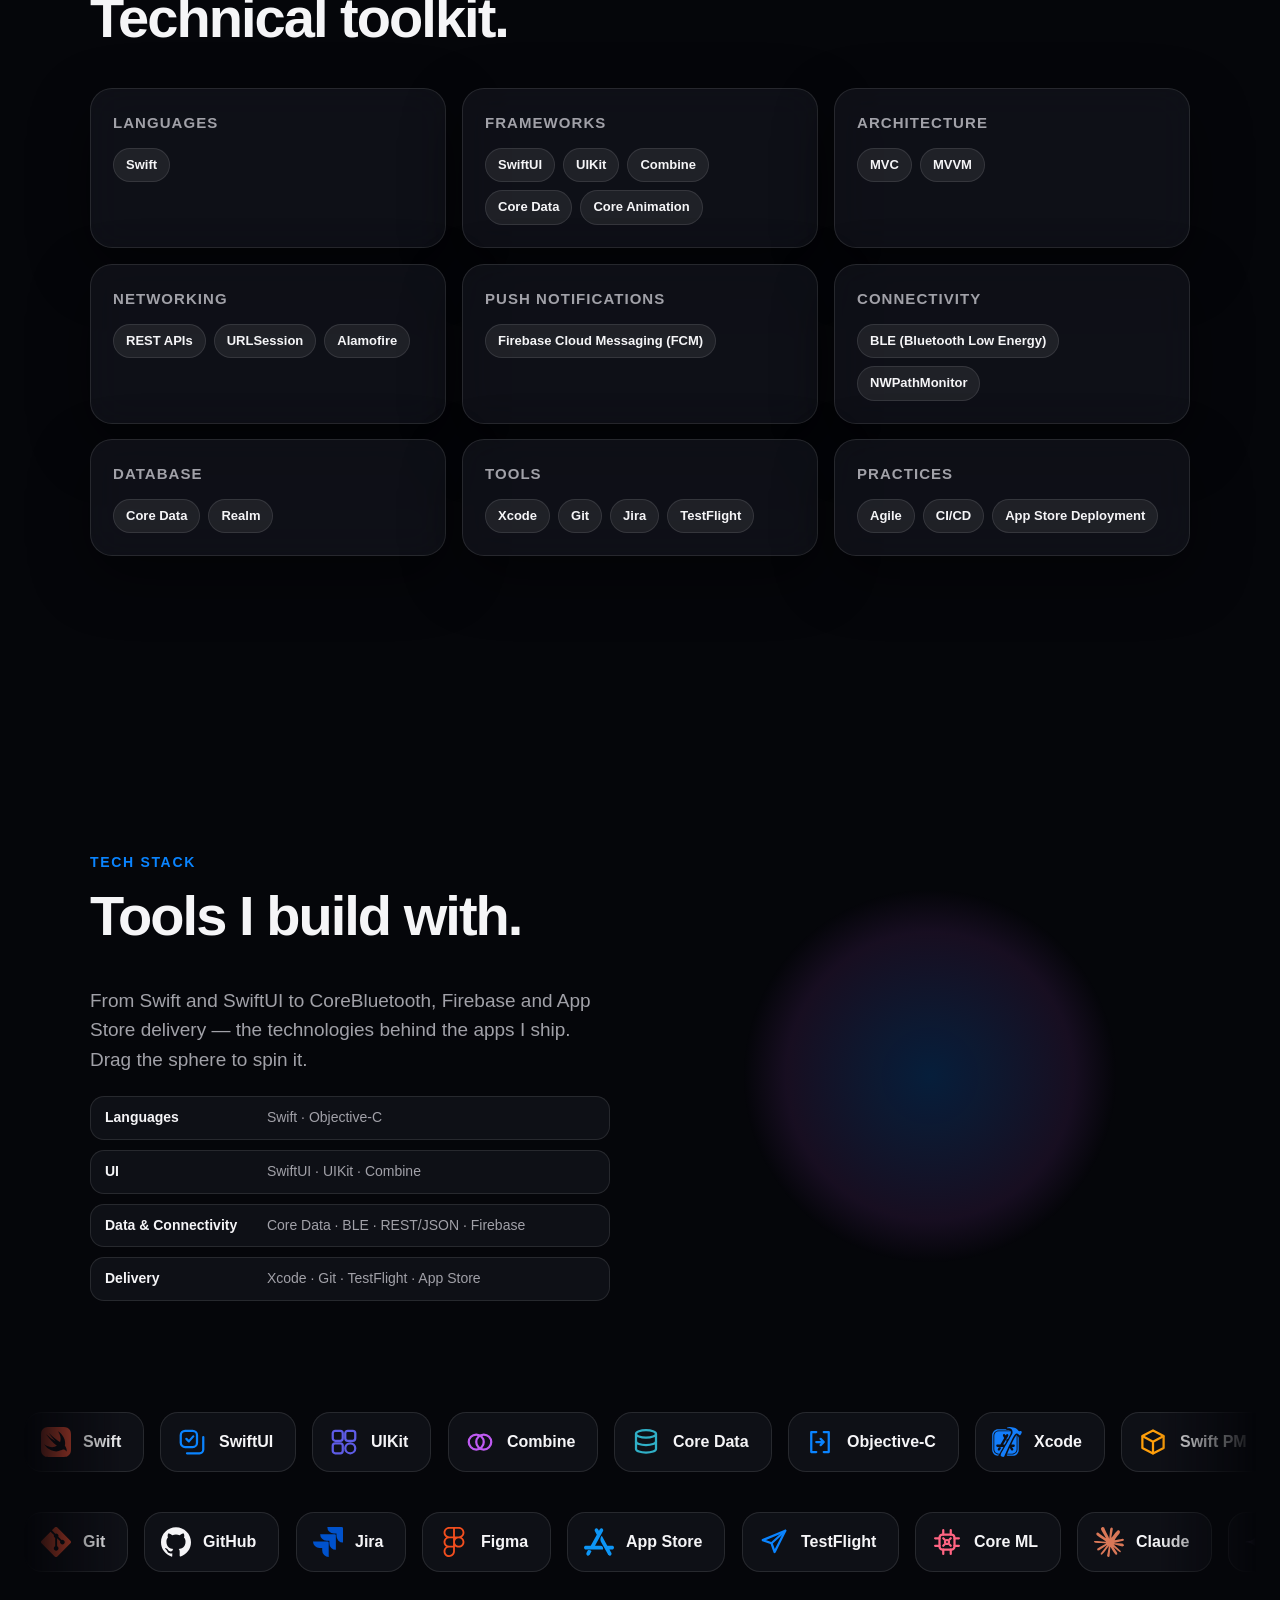
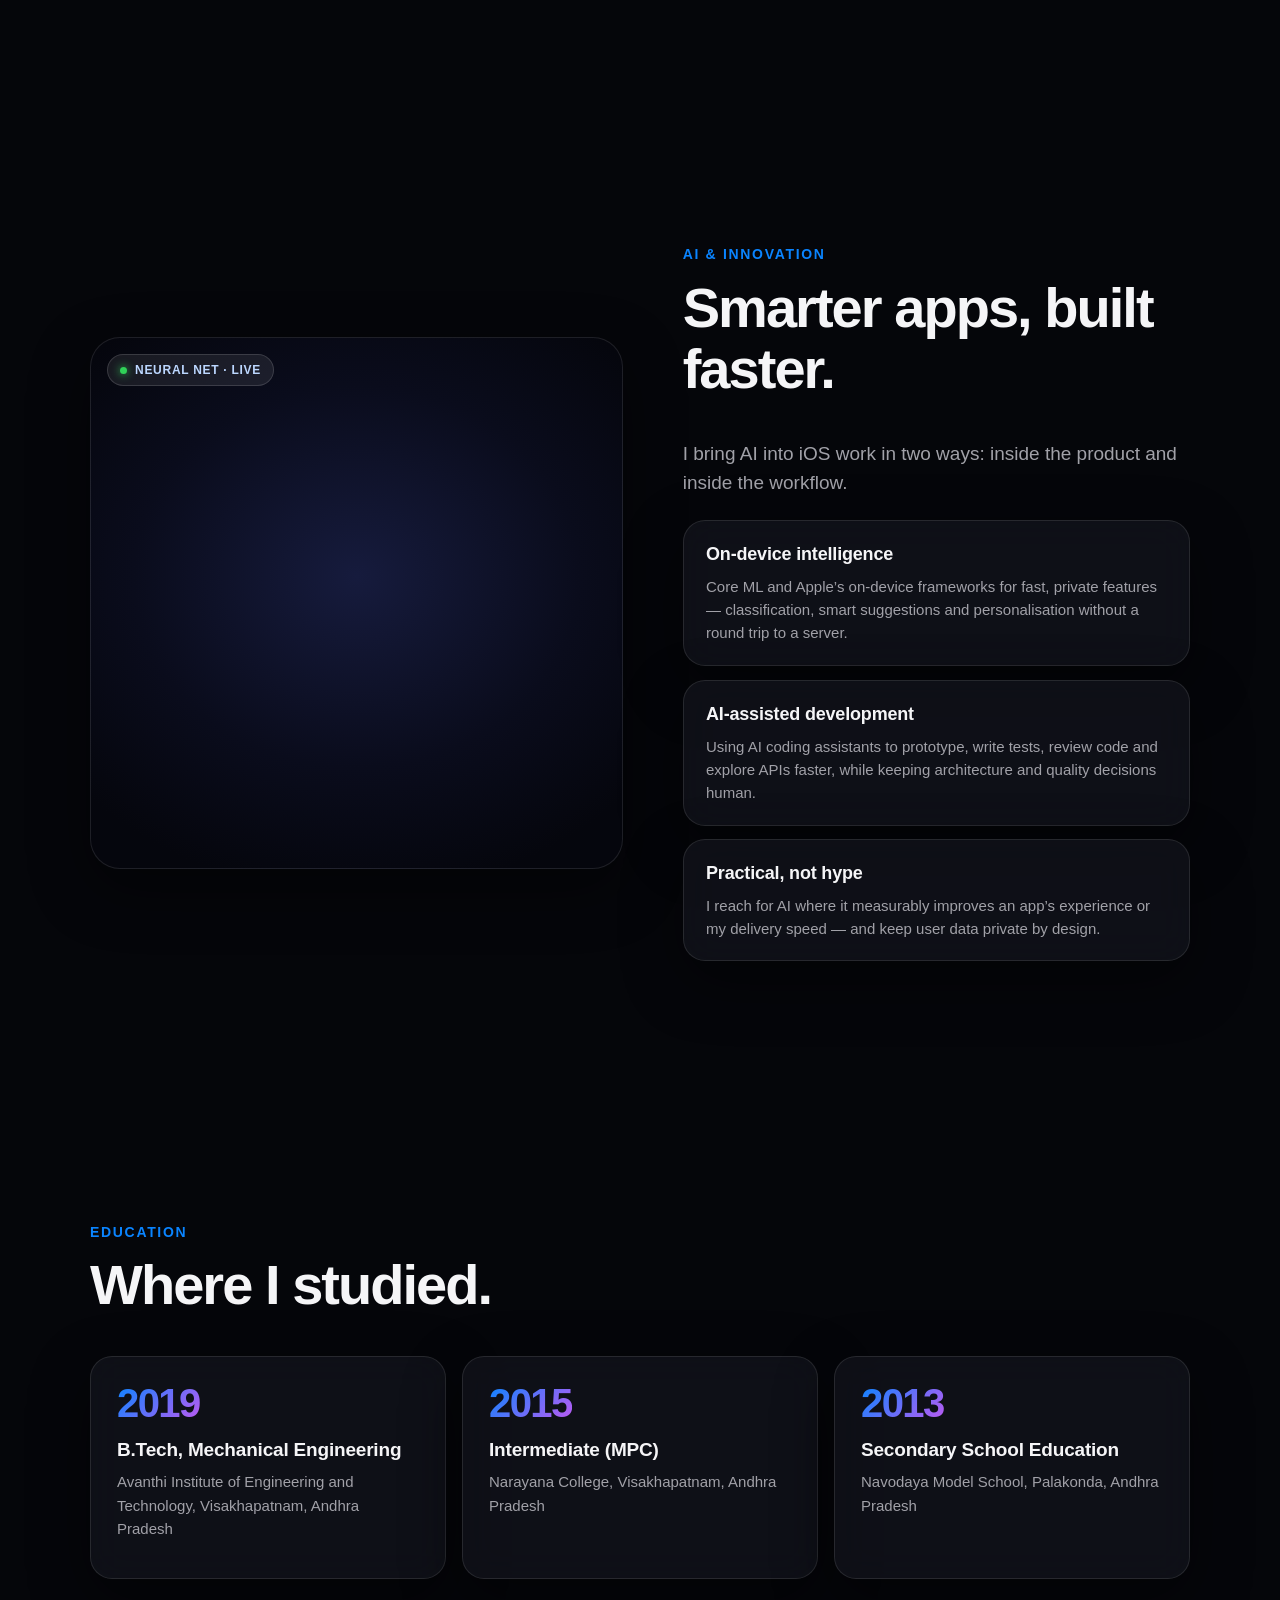
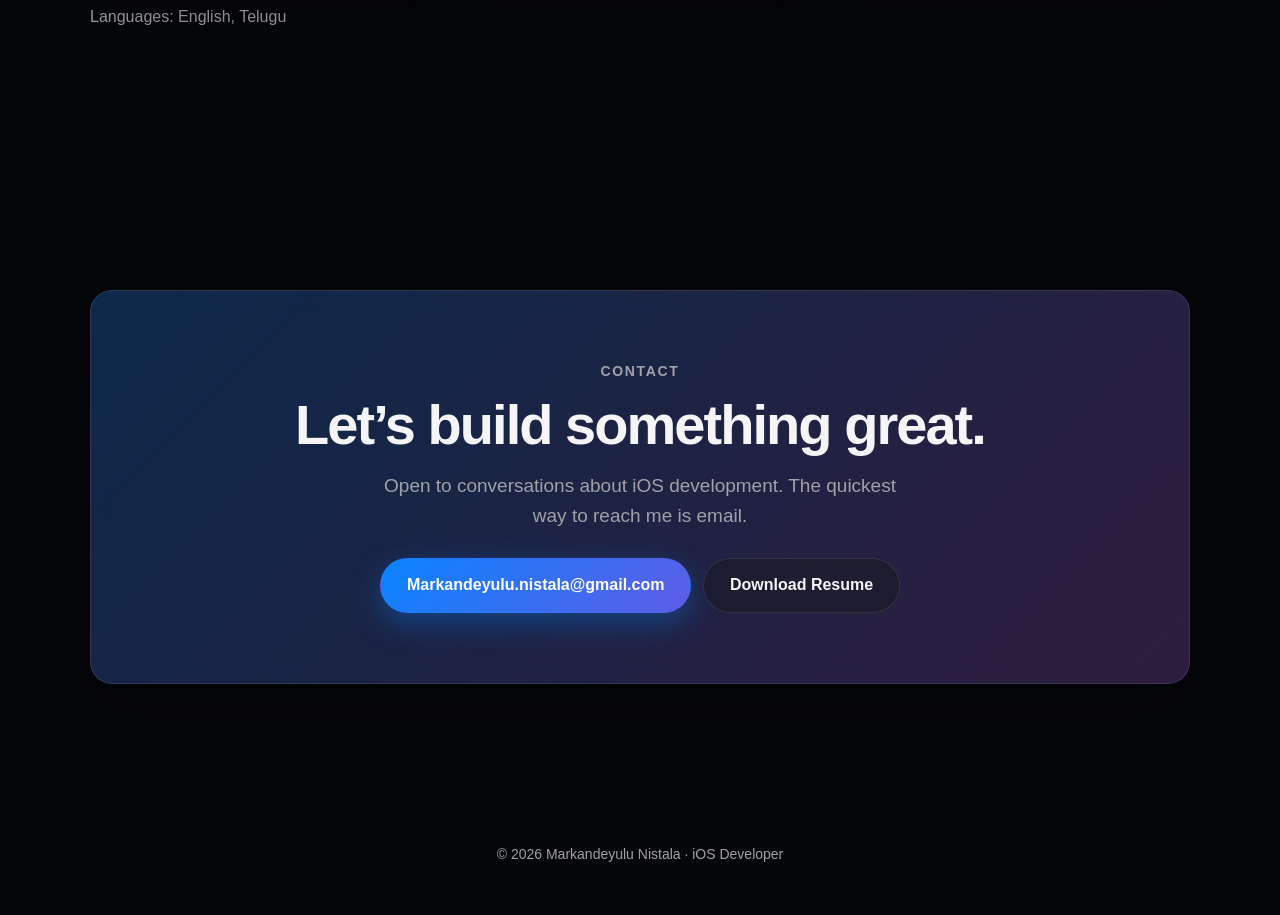
==== commit db76808b: "Chatbot: inset larger mascot with richer animation (bob, wave, follow-eyes, jump, moods)" ====
--- a/index.html
+++ b/index.html
@@ -11,7 +11,7 @@
 <meta name="theme-color" content="#05060a">
 <meta name="color-scheme" content="dark">
 <link rel="canonical" href="https://slsmedu.in/">
-<link rel="icon" href="favicon.svg?v=20261110a" type="image/svg+xml">
+<link rel="icon" href="favicon.svg?v=20261110b" type="image/svg+xml">
 <meta property="og:type" content="website">
 <meta property="og:site_name" content="Markandeyulu Nistala">
 <meta property="og:title" content="Markandeyulu Nistala — iOS Developer">
@@ -42,18 +42,18 @@
 </script>
 <script>if(!window.matchMedia('(prefers-reduced-motion: reduce)').matches)document.documentElement.classList.add('anim');</script>
 <noscript><style>html.anim [data-reveal],html.anim [data-hero]{opacity:1!important}</style></noscript>
-<link rel="preload" as="image" href="assets/markandeyulu-headshot.webp?v=20261110a" type="image/webp">
-<link rel="stylesheet" href="style.css?v=20261110a">
-<link rel="stylesheet" href="chatbot.css?v=20261110a">
-<script defer src="vendor/gsap.min.js?v=20261110a"></script>
-<script defer src="vendor/ScrollTrigger.min.js?v=20261110a"></script>
+<link rel="preload" as="image" href="assets/markandeyulu-headshot.webp?v=20261110b" type="image/webp">
+<link rel="stylesheet" href="style.css?v=20261110b">
+<link rel="stylesheet" href="chatbot.css?v=20261110b">
+<script defer src="vendor/gsap.min.js?v=20261110b"></script>
+<script defer src="vendor/ScrollTrigger.min.js?v=20261110b"></script>
 <script type="importmap">{ "imports": { "three": "./vendor/three.module.min.js" } }</script>
-<script type="module" src="scene.js?v=20261110a"></script>
-<script type="module" src="tech3d.js?v=20261110a"></script>
-<script type="module" src="head3d.js?v=20261110a"></script>
-<script src="protect.js?v=20261110a"></script>
-<script defer src="main.js?v=20261110a"></script>
-<script defer src="chatbot.js?v=20261110a"></script>
+<script type="module" src="scene.js?v=20261110b"></script>
+<script type="module" src="tech3d.js?v=20261110b"></script>
+<script type="module" src="head3d.js?v=20261110b"></script>
+<script src="protect.js?v=20261110b"></script>
+<script defer src="main.js?v=20261110b"></script>
+<script defer src="chatbot.js?v=20261110b"></script>
 </head>
 <body>
 <div class="progress" aria-hidden="true"><span></span></div>
@@ -87,14 +87,14 @@
         <div class="portrait-spin">
           <div class="face front">
             <picture>
-              <source srcset="assets/markandeyulu-headshot.webp?v=20261110a" type="image/webp">
-              <img src="assets/markandeyulu-headshot.jpg?v=20261110a" alt="Markandeyulu Nistala" width="600" height="600" fetchpriority="high" decoding="async">
+              <source srcset="assets/markandeyulu-headshot.webp?v=20261110b" type="image/webp">
+              <img src="assets/markandeyulu-headshot.jpg?v=20261110b" alt="Markandeyulu Nistala" width="600" height="600" fetchpriority="high" decoding="async">
             </picture>
           </div>
           <div class="face back" aria-hidden="true">
             <picture>
-              <source srcset="assets/markandeyulu-headshot.webp?v=20261110a" type="image/webp">
-              <img src="assets/markandeyulu-headshot.jpg?v=20261110a" alt="" width="600" height="600" decoding="async">
+              <source srcset="assets/markandeyulu-headshot.webp?v=20261110b" type="image/webp">
+              <img src="assets/markandeyulu-headshot.jpg?v=20261110b" alt="" width="600" height="600" decoding="async">
             </picture>
           </div>
         </div>
@@ -106,7 +106,7 @@
       <p class="hero-sub" data-hero>Results-driven iOS Developer with <strong>4.9 years</strong> of experience building scalable, high-performance mobile apps using Swift, SwiftUI and Combine — in Automotive and Mobility, and on the App Store.</p>
       <div class="cta" data-hero>
         <a class="btn primary" href="#contact">Contact me</a>
-        <a class="btn ghost" href="resume.pdf?v=20261110a" download="Markandeyulu_Nistala_Resume.pdf">
+        <a class="btn ghost" href="resume.pdf?v=20261110b" download="Markandeyulu_Nistala_Resume.pdf">
           <svg viewBox="0 0 24 24" width="16" height="16" fill="none" stroke="currentColor" stroke-width="2.2" stroke-linecap="round" stroke-linejoin="round" aria-hidden="true"><path d="M12 3v12M7 10l5 5 5-5M5 21h14"/></svg>
           Download Resume
         </a>
@@ -296,8 +296,8 @@
       </div>
     </div>
     <div class="logo-rows" data-reveal>
-      <div class="logo-marquee dir-l"><ul class="logo-track" aria-label="Technologies, row 1"><li class="logo-pill" style="--c:#F05138;--ico:url(assets/logos/swift.svg?v=20261110a)"><span class="logo-ico" aria-hidden="true"></span><span class="logo-name">Swift</span></li><li class="logo-pill" style="--c:#0A84FF;--ico:url(assets/logos/swiftui.svg?v=20261110a)"><span class="logo-ico" aria-hidden="true"></span><span class="logo-name">SwiftUI</span></li><li class="logo-pill" style="--c:#5E5CE6;--ico:url(assets/logos/uikit.svg?v=20261110a)"><span class="logo-ico" aria-hidden="true"></span><span class="logo-name">UIKit</span></li><li class="logo-pill" style="--c:#BF5AF2;--ico:url(assets/logos/combine.svg?v=20261110a)"><span class="logo-ico" aria-hidden="true"></span><span class="logo-name">Combine</span></li><li class="logo-pill" style="--c:#30B0C7;--ico:url(assets/logos/coredata.svg?v=20261110a)"><span class="logo-ico" aria-hidden="true"></span><span class="logo-name">Core Data</span></li><li class="logo-pill" style="--c:#0A84FF;--ico:url(assets/logos/objc.svg?v=20261110a)"><span class="logo-ico" aria-hidden="true"></span><span class="logo-name">Objective-C</span></li><li class="logo-pill" style="--c:#147EFB;--ico:url(assets/logos/xcode.svg?v=20261110a)"><span class="logo-ico" aria-hidden="true"></span><span class="logo-name">Xcode</span></li><li class="logo-pill" style="--c:#FF9F0A;--ico:url(assets/logos/spm.svg?v=20261110a)"><span class="logo-ico" aria-hidden="true"></span><span class="logo-name">Swift PM</span></li><li class="logo-pill" style="--c:#EE3322;--ico:url(assets/logos/cocoapods.svg?v=20261110a)"><span class="logo-ico" aria-hidden="true"></span><span class="logo-name">CocoaPods</span></li><li class="logo-pill" style="--c:#0082FC;--ico:url(assets/logos/bluetooth.svg?v=20261110a)"><span class="logo-ico" aria-hidden="true"></span><span class="logo-name">CoreBluetooth</span></li><li class="logo-pill" style="--c:#FFA000;--ico:url(assets/logos/firebase.svg?v=20261110a)"><span class="logo-ico" aria-hidden="true"></span><span class="logo-name">Firebase</span></li><li class="logo-pill" style="--c:#64D2FF;--ico:url(assets/logos/rest.svg?v=20261110a)"><span class="logo-ico" aria-hidden="true"></span><span class="logo-name">REST</span></li><li class="logo-pill" style="--c:var(--text);--ico:url(assets/logos/json.svg?v=20261110a)"><span class="logo-ico" aria-hidden="true"></span><span class="logo-name">JSON</span></li></ul></div>
-      <div class="logo-marquee dir-r"><ul class="logo-track" aria-label="Tools and AI, row 2"><li class="logo-pill" style="--c:#F05032;--ico:url(assets/logos/git.svg?v=20261110a)"><span class="logo-ico" aria-hidden="true"></span><span class="logo-name">Git</span></li><li class="logo-pill" style="--c:var(--text);--ico:url(assets/logos/github.svg?v=20261110a)"><span class="logo-ico" aria-hidden="true"></span><span class="logo-name">GitHub</span></li><li class="logo-pill" style="--c:#0052CC;--ico:url(assets/logos/jira.svg?v=20261110a)"><span class="logo-ico" aria-hidden="true"></span><span class="logo-name">Jira</span></li><li class="logo-pill" style="--c:#F24E1E;--ico:url(assets/logos/figma.svg?v=20261110a)"><span class="logo-ico" aria-hidden="true"></span><span class="logo-name">Figma</span></li><li class="logo-pill" style="--c:#0D96F6;--ico:url(assets/logos/appstore.svg?v=20261110a)"><span class="logo-ico" aria-hidden="true"></span><span class="logo-name">App Store</span></li><li class="logo-pill" style="--c:#0A84FF;--ico:url(assets/logos/testflight.svg?v=20261110a)"><span class="logo-ico" aria-hidden="true"></span><span class="logo-name">TestFlight</span></li><li class="logo-pill" style="--c:#FF6482;--ico:url(assets/logos/coreml.svg?v=20261110a)"><span class="logo-ico" aria-hidden="true"></span><span class="logo-name">Core ML</span></li><li class="logo-pill" style="--c:#D97757;--ico:url(assets/logos/claude.svg?v=20261110a)"><span class="logo-ico" aria-hidden="true"></span><span class="logo-name">Claude</span></li><li class="logo-pill" style="--c:#8E75B2;--ico:url(assets/logos/googlegemini.svg?v=20261110a)"><span class="logo-ico" aria-hidden="true"></span><span class="logo-name">Gemini</span></li><li class="logo-pill" style="--c:var(--text);--ico:url(assets/logos/githubcopilot.svg?v=20261110a)"><span class="logo-ico" aria-hidden="true"></span><span class="logo-name">Copilot</span></li><li class="logo-pill" style="--c:var(--text);--ico:url(assets/logos/cursor.svg?v=20261110a)"><span class="logo-ico" aria-hidden="true"></span><span class="logo-name">Cursor</span></li></ul></div>
+      <div class="logo-marquee dir-l"><ul class="logo-track" aria-label="Technologies, row 1"><li class="logo-pill" style="--c:#F05138;--ico:url(assets/logos/swift.svg?v=20261110b)"><span class="logo-ico" aria-hidden="true"></span><span class="logo-name">Swift</span></li><li class="logo-pill" style="--c:#0A84FF;--ico:url(assets/logos/swiftui.svg?v=20261110b)"><span class="logo-ico" aria-hidden="true"></span><span class="logo-name">SwiftUI</span></li><li class="logo-pill" style="--c:#5E5CE6;--ico:url(assets/logos/uikit.svg?v=20261110b)"><span class="logo-ico" aria-hidden="true"></span><span class="logo-name">UIKit</span></li><li class="logo-pill" style="--c:#BF5AF2;--ico:url(assets/logos/combine.svg?v=20261110b)"><span class="logo-ico" aria-hidden="true"></span><span class="logo-name">Combine</span></li><li class="logo-pill" style="--c:#30B0C7;--ico:url(assets/logos/coredata.svg?v=20261110b)"><span class="logo-ico" aria-hidden="true"></span><span class="logo-name">Core Data</span></li><li class="logo-pill" style="--c:#0A84FF;--ico:url(assets/logos/objc.svg?v=20261110b)"><span class="logo-ico" aria-hidden="true"></span><span class="logo-name">Objective-C</span></li><li class="logo-pill" style="--c:#147EFB;--ico:url(assets/logos/xcode.svg?v=20261110b)"><span class="logo-ico" aria-hidden="true"></span><span class="logo-name">Xcode</span></li><li class="logo-pill" style="--c:#FF9F0A;--ico:url(assets/logos/spm.svg?v=20261110b)"><span class="logo-ico" aria-hidden="true"></span><span class="logo-name">Swift PM</span></li><li class="logo-pill" style="--c:#EE3322;--ico:url(assets/logos/cocoapods.svg?v=20261110b)"><span class="logo-ico" aria-hidden="true"></span><span class="logo-name">CocoaPods</span></li><li class="logo-pill" style="--c:#0082FC;--ico:url(assets/logos/bluetooth.svg?v=20261110b)"><span class="logo-ico" aria-hidden="true"></span><span class="logo-name">CoreBluetooth</span></li><li class="logo-pill" style="--c:#FFA000;--ico:url(assets/logos/firebase.svg?v=20261110b)"><span class="logo-ico" aria-hidden="true"></span><span class="logo-name">Firebase</span></li><li class="logo-pill" style="--c:#64D2FF;--ico:url(assets/logos/rest.svg?v=20261110b)"><span class="logo-ico" aria-hidden="true"></span><span class="logo-name">REST</span></li><li class="logo-pill" style="--c:var(--text);--ico:url(assets/logos/json.svg?v=20261110b)"><span class="logo-ico" aria-hidden="true"></span><span class="logo-name">JSON</span></li></ul></div>
+      <div class="logo-marquee dir-r"><ul class="logo-track" aria-label="Tools and AI, row 2"><li class="logo-pill" style="--c:#F05032;--ico:url(assets/logos/git.svg?v=20261110b)"><span class="logo-ico" aria-hidden="true"></span><span class="logo-name">Git</span></li><li class="logo-pill" style="--c:var(--text);--ico:url(assets/logos/github.svg?v=20261110b)"><span class="logo-ico" aria-hidden="true"></span><span class="logo-name">GitHub</span></li><li class="logo-pill" style="--c:#0052CC;--ico:url(assets/logos/jira.svg?v=20261110b)"><span class="logo-ico" aria-hidden="true"></span><span class="logo-name">Jira</span></li><li class="logo-pill" style="--c:#F24E1E;--ico:url(assets/logos/figma.svg?v=20261110b)"><span class="logo-ico" aria-hidden="true"></span><span class="logo-name">Figma</span></li><li class="logo-pill" style="--c:#0D96F6;--ico:url(assets/logos/appstore.svg?v=20261110b)"><span class="logo-ico" aria-hidden="true"></span><span class="logo-name">App Store</span></li><li class="logo-pill" style="--c:#0A84FF;--ico:url(assets/logos/testflight.svg?v=20261110b)"><span class="logo-ico" aria-hidden="true"></span><span class="logo-name">TestFlight</span></li><li class="logo-pill" style="--c:#FF6482;--ico:url(assets/logos/coreml.svg?v=20261110b)"><span class="logo-ico" aria-hidden="true"></span><span class="logo-name">Core ML</span></li><li class="logo-pill" style="--c:#D97757;--ico:url(assets/logos/claude.svg?v=20261110b)"><span class="logo-ico" aria-hidden="true"></span><span class="logo-name">Claude</span></li><li class="logo-pill" style="--c:#8E75B2;--ico:url(assets/logos/googlegemini.svg?v=20261110b)"><span class="logo-ico" aria-hidden="true"></span><span class="logo-name">Gemini</span></li><li class="logo-pill" style="--c:var(--text);--ico:url(assets/logos/githubcopilot.svg?v=20261110b)"><span class="logo-ico" aria-hidden="true"></span><span class="logo-name">Copilot</span></li><li class="logo-pill" style="--c:var(--text);--ico:url(assets/logos/cursor.svg?v=20261110b)"><span class="logo-ico" aria-hidden="true"></span><span class="logo-name">Cursor</span></li></ul></div>
     </div>
   </section>
 
@@ -356,7 +356,7 @@
         <p class="lead">Open to conversations about iOS development. The quickest way to reach me is email.</p>
         <div class="cta center">
           <a class="btn primary" href="mailto:Markandeyulu.nistala@gmail.com">Markandeyulu.nistala@gmail.com</a>
-          <a class="btn ghost" href="resume.pdf?v=20261110a" download="Markandeyulu_Nistala_Resume.pdf">Download Resume</a>
+          <a class="btn ghost" href="resume.pdf?v=20261110b" download="Markandeyulu_Nistala_Resume.pdf">Download Resume</a>
         </div>
       </div>
     </div>
--- a/chatbot.css
+++ b/chatbot.css
@@ -1,38 +1,98 @@
-/* Portfolio assistant — dark glass, cyan/violet, matches the site */
-.cb-root{position:fixed;right:max(1rem,env(safe-area-inset-right,0px));bottom:max(1rem,env(safe-area-inset-bottom,0px));z-index:120;font-family:var(--font,-apple-system,BlinkMacSystemFont,"Segoe UI",Roboto,sans-serif);color:var(--text,#f5f5f7);pointer-events:none}
+/* Portfolio assistant — inset mascot, dark glass, cyan/violet */
+.cb-root{position:fixed;z-index:120;right:clamp(28px,2.2vw,40px);bottom:clamp(28px,2.2vw,40px);
+  font-family:var(--font,-apple-system,BlinkMacSystemFont,"Segoe UI",Roboto,sans-serif);color:var(--text,#f5f5f7);pointer-events:none}
 .cb-root *{box-sizing:border-box}
 .cb-root button,.cb-root input,.cb-root a,.cb-root .cb-wave,.cb-root .cb-panel{pointer-events:auto}
 .cb-root a{color:var(--teal,#64d2ff);text-decoration:underline;text-underline-offset:2px}
 .cb-root a:hover{color:#fff}
 
-/* launcher orb */
-.cb-launch{position:relative;display:grid;place-items:center;width:3.75rem;height:3.75rem;padding:0;border:0;border-radius:50%;cursor:pointer;background:transparent;color:inherit;-webkit-tap-highlight-color:transparent;box-shadow:0 0 0 1px rgba(255,255,255,.08),0 .5rem 1.5rem rgba(0,0,0,.45)}
-.cb-launch:focus-visible{outline:2px solid var(--blue,#0a84ff);outline-offset:3px}
-.cb-orb{position:relative;display:block;width:100%;height:100%;border-radius:50%;overflow:visible;background:radial-gradient(circle at 35% 28%,#e7fbff 0%,#64d2ff 38%,#0a84ff 62%,#bf5af2 100%);box-shadow:0 0 1.35rem rgba(10,132,255,.55),0 0 2.4rem rgba(191,90,242,.32),inset 0 -8px 14px rgba(40,0,80,.25);animation:cb-breathe 2.8s ease-in-out infinite}
-.cb-orb svg{display:block;width:100%;height:100%;overflow:visible}
-.cb-eyes{transform:translate(var(--ex,0px),var(--ey,0px));transition:transform .25s var(--ease,cubic-bezier(.22,.8,.2,1))}
-.cb-eye-white{transform-box:fill-box;transform-origin:center;animation:cb-blink 5s ease-in-out infinite}
-.cb-launch:hover{transform:translateY(-4px);transition:transform .35s cubic-bezier(.22,1.4,.3,1)}
-.cb-root.open .cb-launch{display:none}
-.cb-launch .cb-x{display:none}
+/* ----- launcher mascot ----- */
+.cb-launch{position:relative;display:grid;place-items:center;width:clamp(84px,6vw,96px);height:clamp(84px,6vw,96px);
+  padding:0;border:0;background:transparent;color:inherit;cursor:pointer;-webkit-tap-highlight-color:transparent;
+  animation:cb-enter .85s cubic-bezier(.22,1.15,.25,1) both}
+.cb-launch:focus-visible{outline:2px solid var(--blue,#0a84ff);outline-offset:4px;border-radius:50%}
+.cb-mascot{position:relative;display:block;width:100%;height:100%;overflow:visible}
+.cb-bob{position:relative;z-index:1;display:block;width:100%;height:100%;animation:cb-bob 2.8s ease-in-out infinite;will-change:transform;transform:translateZ(0)}
+.cb-mascot svg{display:block;width:100%;height:100%;overflow:visible;filter:drop-shadow(0 10px 18px rgba(10,132,255,.35))}
+.cb-shadow{position:absolute;left:50%;bottom:4%;z-index:0;width:56%;height:12%;transform:translateX(-50%);border-radius:50%;
+  background:radial-gradient(ellipse,rgba(0,0,0,.45),transparent 70%);animation:cb-shadow 2.8s ease-in-out infinite;pointer-events:none}
 
-/* attention wave */
-.cb-wave{position:absolute;right:calc(100% + .7rem);bottom:.45rem;width:max-content;max-width:18rem;padding:.6rem .95rem;white-space:nowrap;border-radius:1rem 1rem .25rem 1rem;font-size:.875rem;line-height:1.35;color:var(--text,#f5f5f7);background:rgba(16,18,28,.92);border:1px solid rgba(255,255,255,.12);box-shadow:0 .6rem 1.6rem rgba(0,0,0,.4);-webkit-backdrop-filter:blur(16px);backdrop-filter:blur(16px);cursor:pointer;white-space:normal;animation:cb-pop .5s cubic-bezier(.22,1.2,.3,1) both}
+/* orbiting particles */
+.cb-orbit{position:absolute;inset:-10%;z-index:0;pointer-events:none;animation:cb-spin 9s linear infinite;will-change:transform}
+.cb-orbit i{position:absolute;width:7px;height:7px;border-radius:50%;background:#64d2ff;box-shadow:0 0 8px #64d2ff,0 0 14px rgba(191,90,242,.8)}
+.cb-orbit i:nth-child(1){left:50%;top:0;transform:translate(-50%,0)}
+.cb-orbit i:nth-child(2){right:4%;top:28%;width:5px;height:5px;background:#bf5af2;box-shadow:0 0 8px #bf5af2}
+.cb-orbit i:nth-child(3){right:18%;bottom:8%;width:6px;height:6px}
+.cb-orbit i:nth-child(4){left:8%;bottom:20%;width:5px;height:5px;background:#c8a2ff;box-shadow:0 0 8px #c8a2ff}
+.cb-orbit i:nth-child(5){left:2%;top:32%;width:4px;height:4px}
+.cb-orbit i:nth-child(6){left:40%;top:6%;width:4px;height:4px;background:#fff;box-shadow:0 0 8px #fff}
+
+/* antenna glow */
+.cb-ant-glow{transform-box:fill-box;transform-origin:center;animation:cb-ant 1.6s ease-in-out infinite}
+.cb-ant-bulb{transform-box:fill-box;transform-origin:center;animation:cb-antbulb 1.6s ease-in-out infinite}
+
+/* eyes follow the pointer (CSS vars set on .cb-pupils) */
+.cb-pupils{transform:translate(var(--ex,0px),var(--ey,0px));transition:transform .12s linear}
+.cb-eye{transform-box:fill-box;transform-origin:center;animation:cb-blink 5.2s ease-in-out infinite}
+.cb-eye:nth-of-type(2){animation-delay:.12s}
+
+/* arm wave */
+.cb-arm-r{transform-box:fill-box;transform-origin:20% 15%;transform-origin:12px 6px}
+.cb-launch.waving .cb-arm-r,.cb-mascot.waving .cb-arm-r{animation:cb-wavehand .95s ease-in-out}
+
+/* hover wiggle, click jump, moods */
+.cb-launch:hover .cb-wiggle{animation:cb-wiggle .55s cubic-bezier(.22,1.3,.3,1)}
+.cb-launch.cb-jump .cb-bob{animation:cb-jump .62s cubic-bezier(.22,1.35,.3,1)}
+.cb-mood-think .cb-pupils{--ex:0px;--ey:-3.2px}
+.cb-mood-think .cb-mouth-idle,.cb-mood-happy .cb-mouth-idle,.cb-mood-talk .cb-mouth-idle{display:none}
+.cb-mouth-happy,.cb-mouth-talk,.cb-mouth-think{display:none}
+.cb-mood-happy .cb-mouth-happy{display:block}
+.cb-mood-talk .cb-mouth-talk{display:block;transform-box:fill-box;transform-origin:center;animation:cb-talk .28s ease-in-out infinite}
+.cb-mood-think .cb-mouth-think{display:block}
+.cb-mood-happy .cb-eye{animation:none;transform:scaleY(.72)}
+
+/* chest light */
+.cb-chest{transform-box:fill-box;transform-origin:center;animation:cb-antbulb 2.2s ease-in-out infinite}
+
+/* greeting bubble */
+.cb-wave{position:absolute;right:calc(100% + 14px);bottom:18%;width:max-content;max-width:min(18rem,calc(100vw - 140px));
+  padding:.65rem 1rem;border-radius:1.05rem 1.05rem .3rem 1.05rem;font-size:.9rem;line-height:1.35;letter-spacing:.01em;
+  color:var(--text,#f5f5f7);background:rgba(16,18,28,.94);border:1px solid rgba(255,255,255,.14);
+  box-shadow:0 .7rem 1.8rem rgba(0,0,0,.45);-webkit-backdrop-filter:blur(16px);backdrop-filter:blur(16px);
+  cursor:pointer;white-space:nowrap;min-height:2.4rem}
 .cb-wave[hidden]{display:none}
-.cb-wave::after{content:"";position:absolute;right:-5px;bottom:12px;width:10px;height:10px;background:inherit;border-right:1px solid rgba(255,255,255,.12);border-bottom:1px solid rgba(255,255,255,.12);transform:rotate(-45deg)}
+.cb-wave.cb-wave-in{animation:cb-pop .5s cubic-bezier(.22,1.2,.3,1) both}
+.cb-wave.cb-wave-nudge{animation:cb-nudge .55s cubic-bezier(.22,1.2,.3,1)}
+.cb-wave::after{content:"";position:absolute;right:-5px;bottom:14px;width:10px;height:10px;background:inherit;
+  border-right:1px solid rgba(255,255,255,.14);border-bottom:1px solid rgba(255,255,255,.14);transform:rotate(-45deg)}
+.cb-wave .cb-caret{display:inline-block;width:.12em;height:1em;margin-left:.08em;background:currentColor;vertical-align:-.1em;animation:cb-caret .8s step-end infinite}
 
-/* panel */
-.cb-panel{position:absolute;right:0;bottom:0;display:flex;flex-direction:column;width:min(24rem,calc(100vw - 2rem - env(safe-area-inset-left,0px) - env(safe-area-inset-right,0px)));height:min(36rem,calc(100dvh - 2rem - env(safe-area-inset-top,0px) - env(safe-area-inset-bottom,0px)));border-radius:1.35rem;overflow:hidden;background:rgba(12,14,22,.86);border:1px solid rgba(255,255,255,.12);box-shadow:0 1.25rem 3.5rem rgba(0,0,0,.55),0 0 0 1px rgba(10,132,255,.12);-webkit-backdrop-filter:saturate(160%) blur(22px);backdrop-filter:saturate(160%) blur(22px);opacity:0;transform:translateY(1.1rem) scale(.92);transform-origin:bottom right;pointer-events:none;visibility:hidden;transition:opacity .28s,transform .48s cubic-bezier(.22,1.25,.25,1),visibility 0s .4s}
+/* panel sits above the mascot, sharing the same inset — not glued to the viewport corner */
+.cb-panel{position:absolute;right:0;bottom:calc(100% + 12px);display:flex;flex-direction:column;
+  width:min(24rem,calc(100vw - 56px - clamp(28px,2.2vw,40px)));
+  height:min(34rem,calc(100dvh - 24px - clamp(28px,2.2vw,40px) - clamp(84px,6vw,96px) - env(safe-area-inset-top,0px) - env(safe-area-inset-bottom,0px)));
+  border-radius:1.35rem;overflow:hidden;background:rgba(12,14,22,.86);border:1px solid rgba(255,255,255,.12);
+  box-shadow:0 1.25rem 3.5rem rgba(0,0,0,.55),0 0 0 1px rgba(10,132,255,.12);
+  -webkit-backdrop-filter:saturate(160%) blur(22px);backdrop-filter:saturate(160%) blur(22px);
+  opacity:0;transform:translateY(1.1rem) scale(.92);transform-origin:bottom right;pointer-events:none;visibility:hidden;
+  transition:opacity .28s,transform .48s cubic-bezier(.22,1.25,.25,1),visibility 0s .4s}
 .cb-root.open .cb-panel{opacity:1;transform:none;pointer-events:auto;visibility:visible;transition:opacity .28s,transform .48s cubic-bezier(.22,1.25,.25,1),visibility 0s}
-.cb-head{display:flex;align-items:center;gap:.7rem;flex:none;padding:.7rem .8rem .7rem .85rem;border-bottom:1px solid rgba(255,255,255,.08);background:linear-gradient(180deg,rgba(10,132,255,.14),transparent)}
-.cb-head .cb-orb{width:2.25rem;height:2.25rem;flex:none;animation-duration:3.2s}
+.cb-root.open .cb-wave{display:none}
+
+.cb-head{display:flex;align-items:center;gap:.7rem;flex:none;padding:.7rem .8rem .7rem .85rem;border-bottom:1px solid rgba(255,255,255,.08);
+  background:linear-gradient(180deg,rgba(10,132,255,.14),transparent)}
+.cb-head .cb-mascot{width:2.6rem;height:2.6rem;flex:none}
+.cb-head .cb-orbit{inset:-18%}
+.cb-head .cb-orbit i{width:4px;height:4px}
+.cb-head .cb-shadow{display:none}
+.cb-head .cb-bob{animation-duration:3.4s}
 .cb-head h2{font-size:.95rem;font-weight:700;letter-spacing:-.02em;line-height:1.2;margin:0}
 .cb-head p{margin:0;font-size:.72rem;color:var(--muted,#a1a1a8)}
 .cb-close{margin-left:auto;width:2.15rem;height:2.15rem;border:1px solid rgba(255,255,255,.1);border-radius:50%;background:rgba(255,255,255,.06);color:var(--text,#f5f5f7);font-size:1.15rem;line-height:1;cursor:pointer}
 .cb-close:hover{background:rgba(255,255,255,.12)}
 .cb-close:focus-visible{outline:2px solid var(--blue,#0a84ff);outline-offset:2px}
 
-.cb-log{flex:1 1 auto;overflow-y:auto;overscroll-behavior:contain;padding:.9rem .85rem 0.4rem;display:flex;flex-direction:column;gap:.7rem;-webkit-overflow-scrolling:touch}
+.cb-log{flex:1 1 auto;overflow-y:auto;overscroll-behavior:contain;padding:.9rem .85rem .4rem;display:flex;flex-direction:column;gap:.7rem;-webkit-overflow-scrolling:touch}
 .cb-msg{max-width:92%;padding:.65rem .8rem;border-radius:1rem;font-size:.9rem;line-height:1.45;animation:cb-in .35s var(--ease,cubic-bezier(.22,.8,.2,1)) both}
 .cb-msg p{margin:0 0 .4rem}.cb-msg p:last-child{margin:0}
 .cb-msg ul{margin:.25rem 0 .15rem 1.05rem;padding:0;list-style:disc}
@@ -40,10 +100,11 @@
 .cb-msg.bot{align-self:flex-start;background:rgba(255,255,255,.06);border:1px solid rgba(255,255,255,.08);border-bottom-left-radius:.3rem;color:var(--text,#f5f5f7)}
 .cb-msg.user{align-self:flex-end;background:linear-gradient(135deg,var(--blue,#0a84ff),#5e5ce6);color:#fff;border-bottom-right-radius:.3rem}
 .cb-row{display:flex;align-items:flex-end;gap:.45rem;max-width:100%}
-.cb-row .cb-orb{width:1.65rem;height:1.65rem;flex:none;animation:none}
+.cb-row .cb-mascot{width:1.85rem;height:1.85rem;flex:none}
+.cb-row .cb-orbit,.cb-row .cb-shadow{display:none}
+.cb-row .cb-bob{animation:none}
 .cb-msg strong{font-weight:650}
 
-/* typing */
 .cb-type{display:flex;gap:.28rem;padding:.2rem .15rem;min-height:1.1rem;align-items:center}
 .cb-type i{width:.42rem;height:.42rem;border-radius:50%;background:#9ee7ff;opacity:.35;animation:cb-dot 1s ease-in-out infinite}
 .cb-type i:nth-child(2){animation-delay:.15s}.cb-type i:nth-child(3){animation-delay:.3s}
@@ -61,21 +122,45 @@
 .cb-send:focus-visible{outline:2px solid #fff;outline-offset:2px}
 .cb-send svg{width:1.05rem;height:1.05rem}
 
-@keyframes cb-breathe{0%,100%{transform:scale(1);filter:brightness(1)}50%{transform:scale(1.06);filter:brightness(1.12)}}
-@keyframes cb-blink{0%,38%,44%,100%{transform:scaleY(1)}41%{transform:scaleY(.08)}}
+@keyframes cb-enter{0%{opacity:0;transform:translate(40px,70px) scale(.42) rotate(-14deg)}62%{opacity:1;transform:translate(-3px,-12px) scale(1.07) rotate(3deg)}100%{opacity:1;transform:none}}
+@keyframes cb-bob{0%,100%{transform:translateY(0)}50%{transform:translateY(-8px)}}
+@keyframes cb-shadow{0%,100%{transform:translateX(-50%) scale(1);opacity:.55}50%{transform:translateX(-50%) scale(.78);opacity:.3}}
+@keyframes cb-spin{to{transform:rotate(360deg)}}
+@keyframes cb-ant{0%,100%{opacity:.55;transform:scale(.85)}50%{opacity:1;transform:scale(1.35)}}
+@keyframes cb-antbulb{0%,100%{filter:brightness(1)}50%{filter:brightness(1.45)}}
+@keyframes cb-blink{0%,38%,46%,100%{transform:scaleY(1)}42%{transform:scaleY(.08)}}
+@keyframes cb-wavehand{0%,100%{transform:rotate(12deg)}25%{transform:rotate(42deg)}50%{transform:rotate(8deg)}75%{transform:rotate(38deg)}}
+@keyframes cb-wiggle{0%{transform:rotate(0)}20%{transform:rotate(-8deg) scale(1.04)}45%{transform:rotate(9deg) scale(1.05)}70%{transform:rotate(-5deg)}100%{transform:rotate(0)}}
+@keyframes cb-jump{0%{transform:translateY(0) scale(1)}35%{transform:translateY(-22px) scale(1.08)}55%{transform:translateY(3px) scale(.98)}75%{transform:translateY(-8px) scale(1.03)}100%{transform:translateY(0) scale(1)}}
+@keyframes cb-talk{0%,100%{transform:scaleY(1)}50%{transform:scaleY(.35)}}
 @keyframes cb-pop{from{opacity:0;transform:translateY(8px) scale(.94)}to{opacity:1;transform:none}}
+@keyframes cb-nudge{0%,100%{transform:none}30%{transform:translateY(-6px) rotate(-1.5deg)}60%{transform:translateY(2px)}}
 @keyframes cb-in{from{opacity:0;transform:translateY(10px)}to{opacity:1;transform:none}}
 @keyframes cb-dot{0%,80%,100%{opacity:.3;transform:translateY(0)}40%{opacity:1;transform:translateY(-4px)}}
+@keyframes cb-caret{50%{opacity:0}}
+
+/* short landscape: park the panel to the left of the mascot so it still fits */
+@media (max-height:560px) and (min-width:600px){
+  .cb-panel{bottom:0;right:calc(100% + 12px);width:min(24rem,calc(100vw - 56px - clamp(84px,6vw,96px) - clamp(28px,2.2vw,40px)));
+    height:min(34rem,calc(100dvh - 16px - clamp(28px,2.2vw,40px) - env(safe-area-inset-top,0px) - env(safe-area-inset-bottom,0px)));
+    transform-origin:bottom right}
+  .cb-wave{bottom:auto;top:0}
+}
 
 @media (max-width:599px){
-  .cb-root{right:0;bottom:0;left:0;top:auto}
-  .cb-launch{position:fixed;right:max(.9rem,env(safe-area-inset-right,0px));bottom:max(.9rem,env(safe-area-inset-bottom,0px));width:3.5rem;height:3.5rem}
-  .cb-wave{position:fixed;right:max(4.7rem,calc(env(safe-area-inset-right,0px) + 4.4rem));bottom:max(1.15rem,calc(env(safe-area-inset-bottom,0px) + .85rem))}
-  .cb-panel{position:fixed;inset:0;width:auto;height:auto;max-height:none;border-radius:0;padding-top:env(safe-area-inset-top,0px);transform-origin:center bottom}
+  .cb-root{right:0;bottom:0;left:auto;top:auto}
+  .cb-launch{position:fixed;right:max(18px,calc(16px + env(safe-area-inset-right,0px)));bottom:max(18px,calc(16px + env(safe-area-inset-bottom,0px)));width:68px;height:68px}
+  .cb-wave{position:fixed;right:max(94px,calc(86px + env(safe-area-inset-right,0px)));bottom:max(28px,calc(22px + env(safe-area-inset-bottom,0px)));white-space:normal;max-width:min(16rem,calc(100vw - 120px))}
+  .cb-panel{position:fixed;inset:0;width:auto;height:auto;max-height:none;border-radius:0;padding-top:env(safe-area-inset-top,0px);transform-origin:center bottom;bottom:0;right:0}
+  .cb-root.open .cb-launch{visibility:hidden;pointer-events:none}
   .cb-root.open .cb-wave{display:none}
 }
+
 @media (prefers-reduced-motion:reduce){
-  .cb-orb,.cb-eye-white,.cb-wave,.cb-msg,.cb-type i,.cb-launch:hover{animation:none!important;transition:none!important;transform:none!important}
+  .cb-launch,.cb-bob,.cb-shadow,.cb-orbit,.cb-ant-glow,.cb-ant-bulb,.cb-chest,.cb-eye,.cb-wave,.cb-wave.cb-wave-in,.cb-wave.cb-wave-nudge,
+  .cb-msg,.cb-type i,.cb-launch:hover .cb-wiggle,.cb-launch.cb-jump .cb-bob,.cb-launch.waving .cb-arm-r,.cb-mood-talk .cb-mouth-talk,.cb-caret{
+    animation:none!important;transition:none!important}
+  .cb-bob,.cb-launch,.cb-orbit,.cb-wiggle{transform:none!important}
   .cb-panel{transition:opacity .15s,visibility 0s}
   .cb-root.open .cb-panel{transform:none}
 }
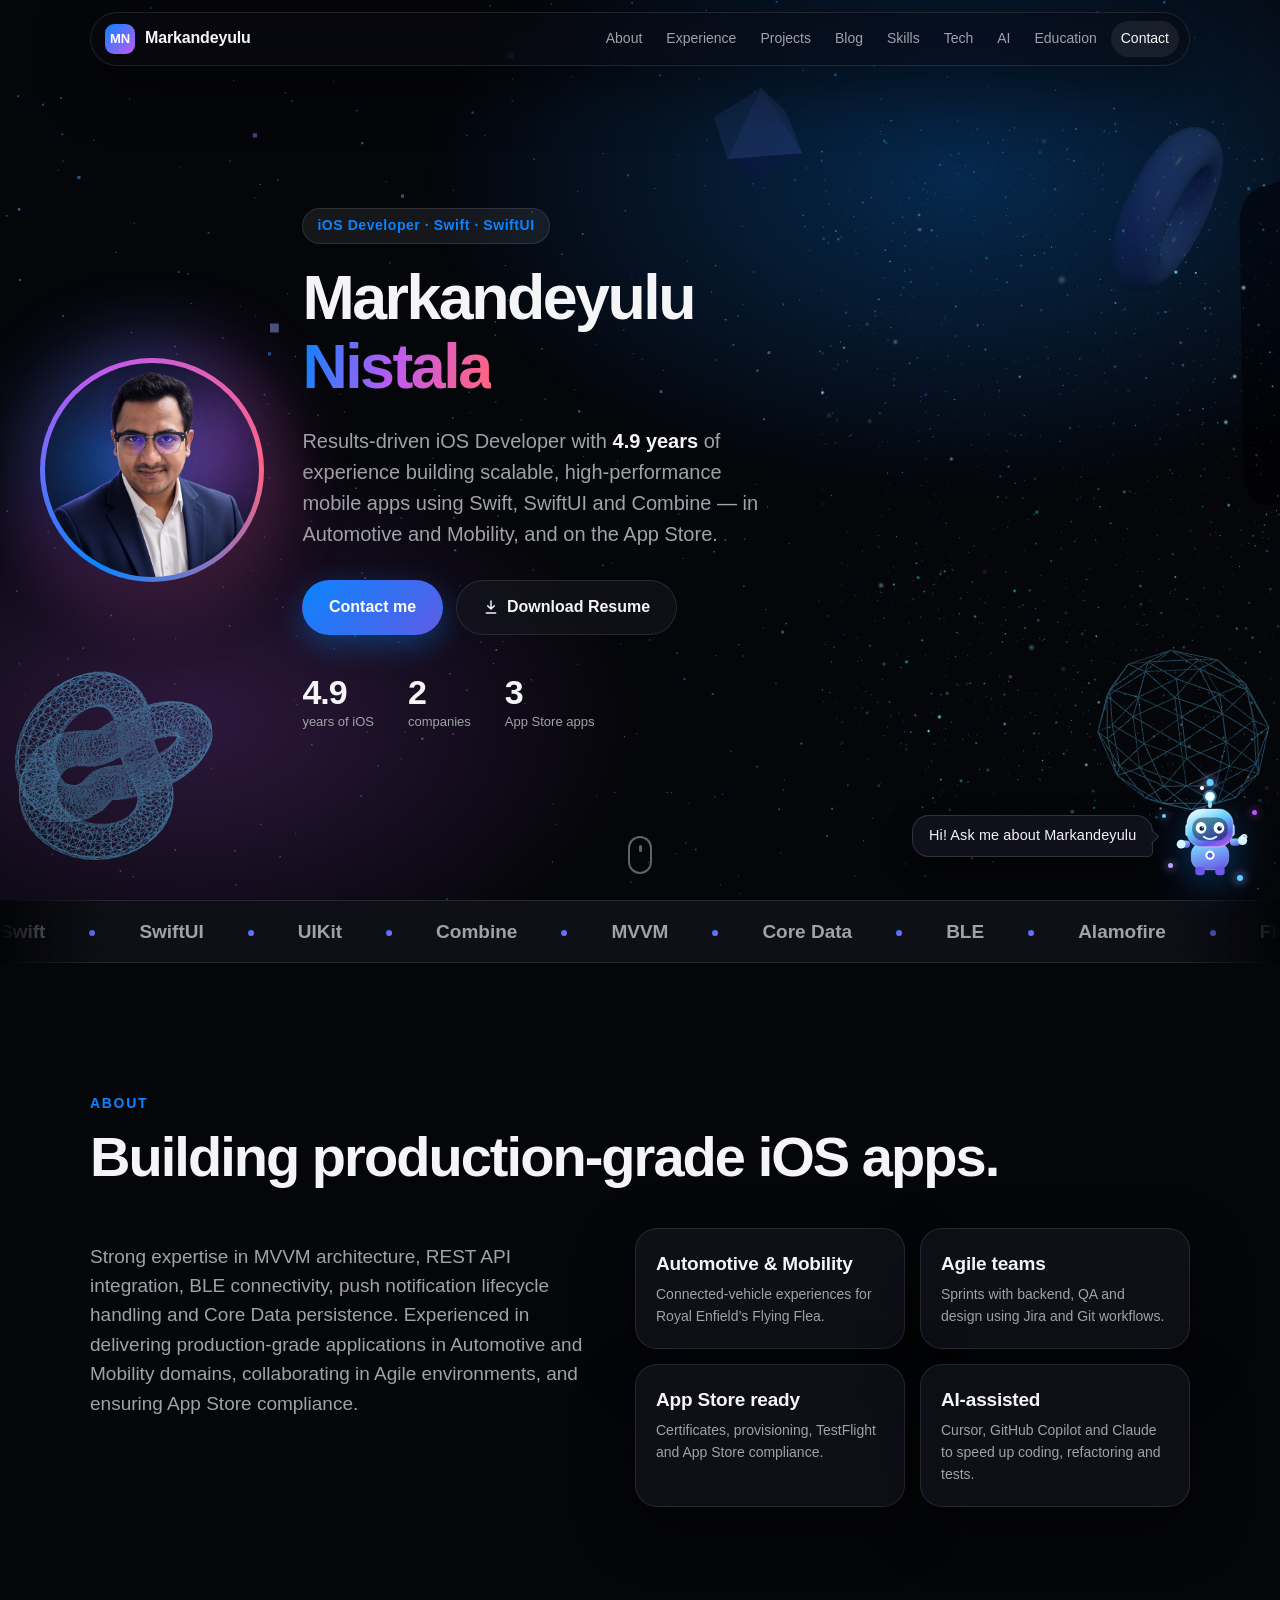
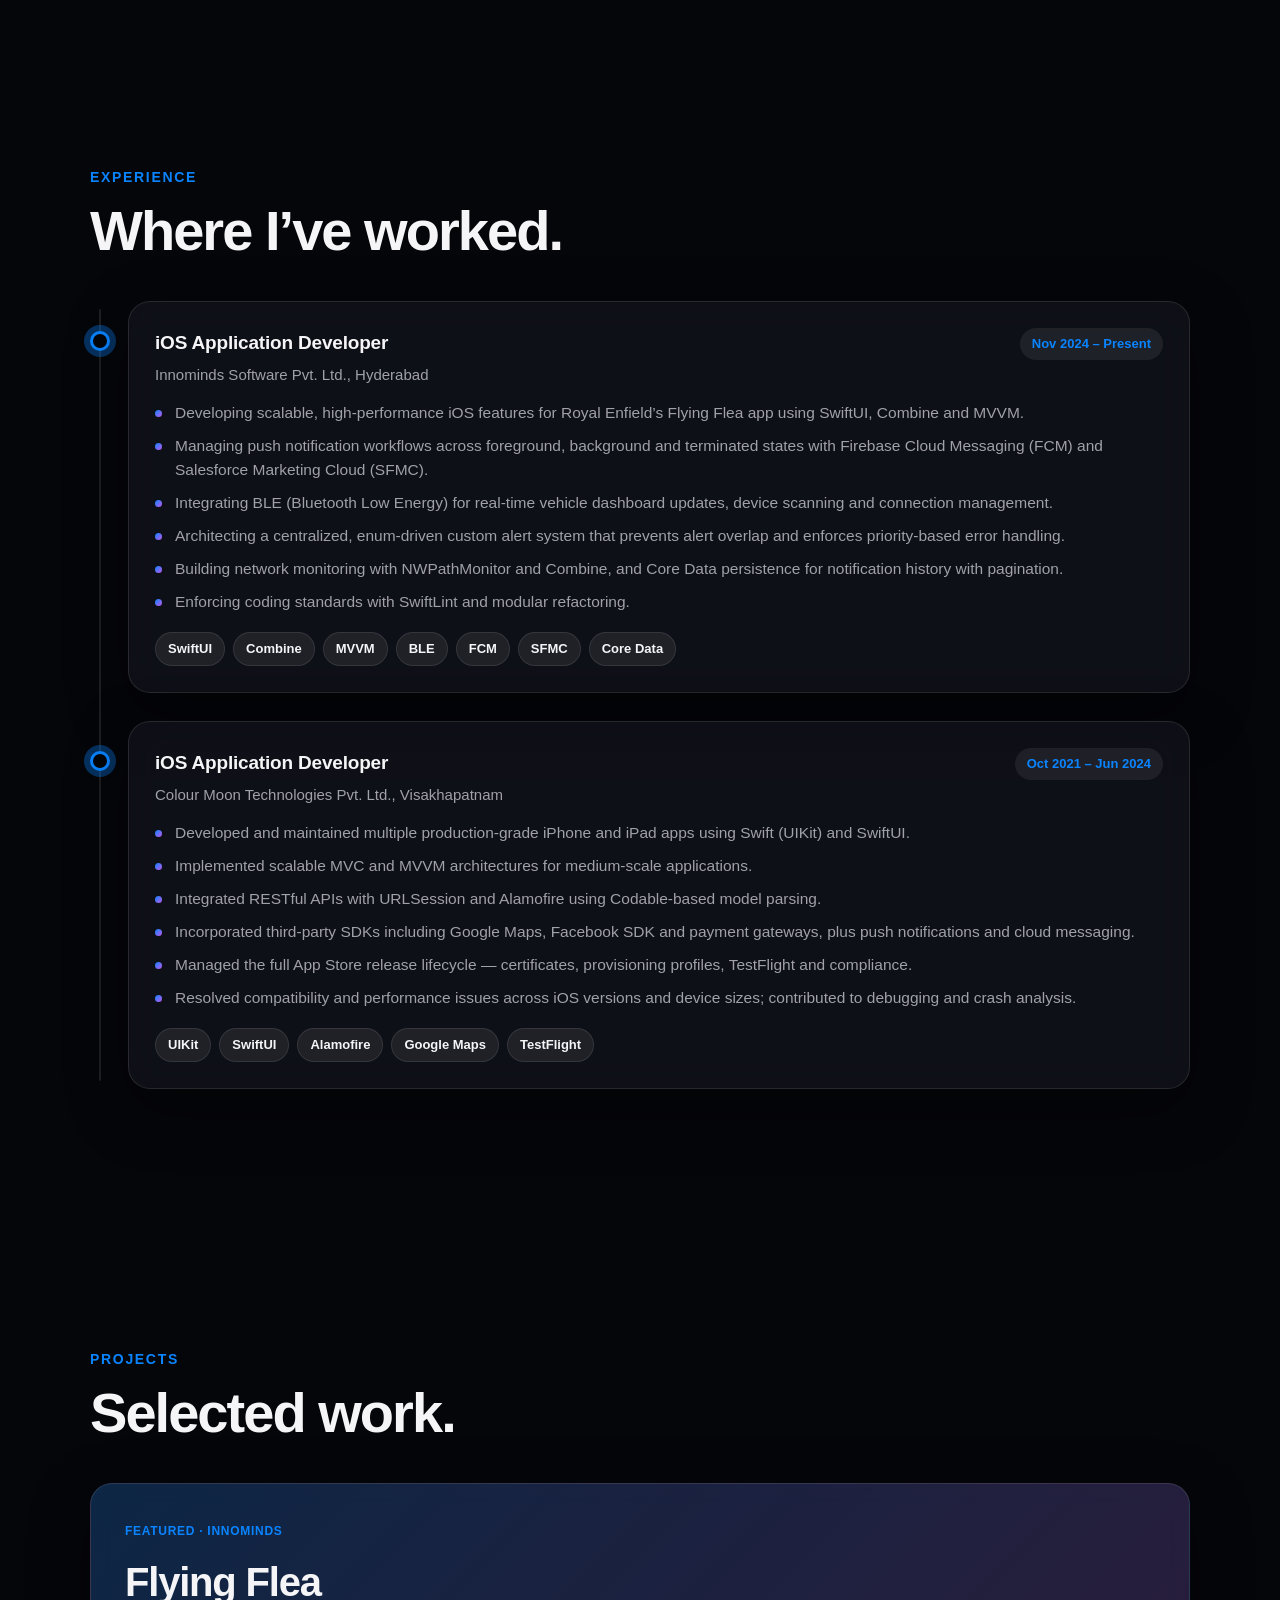
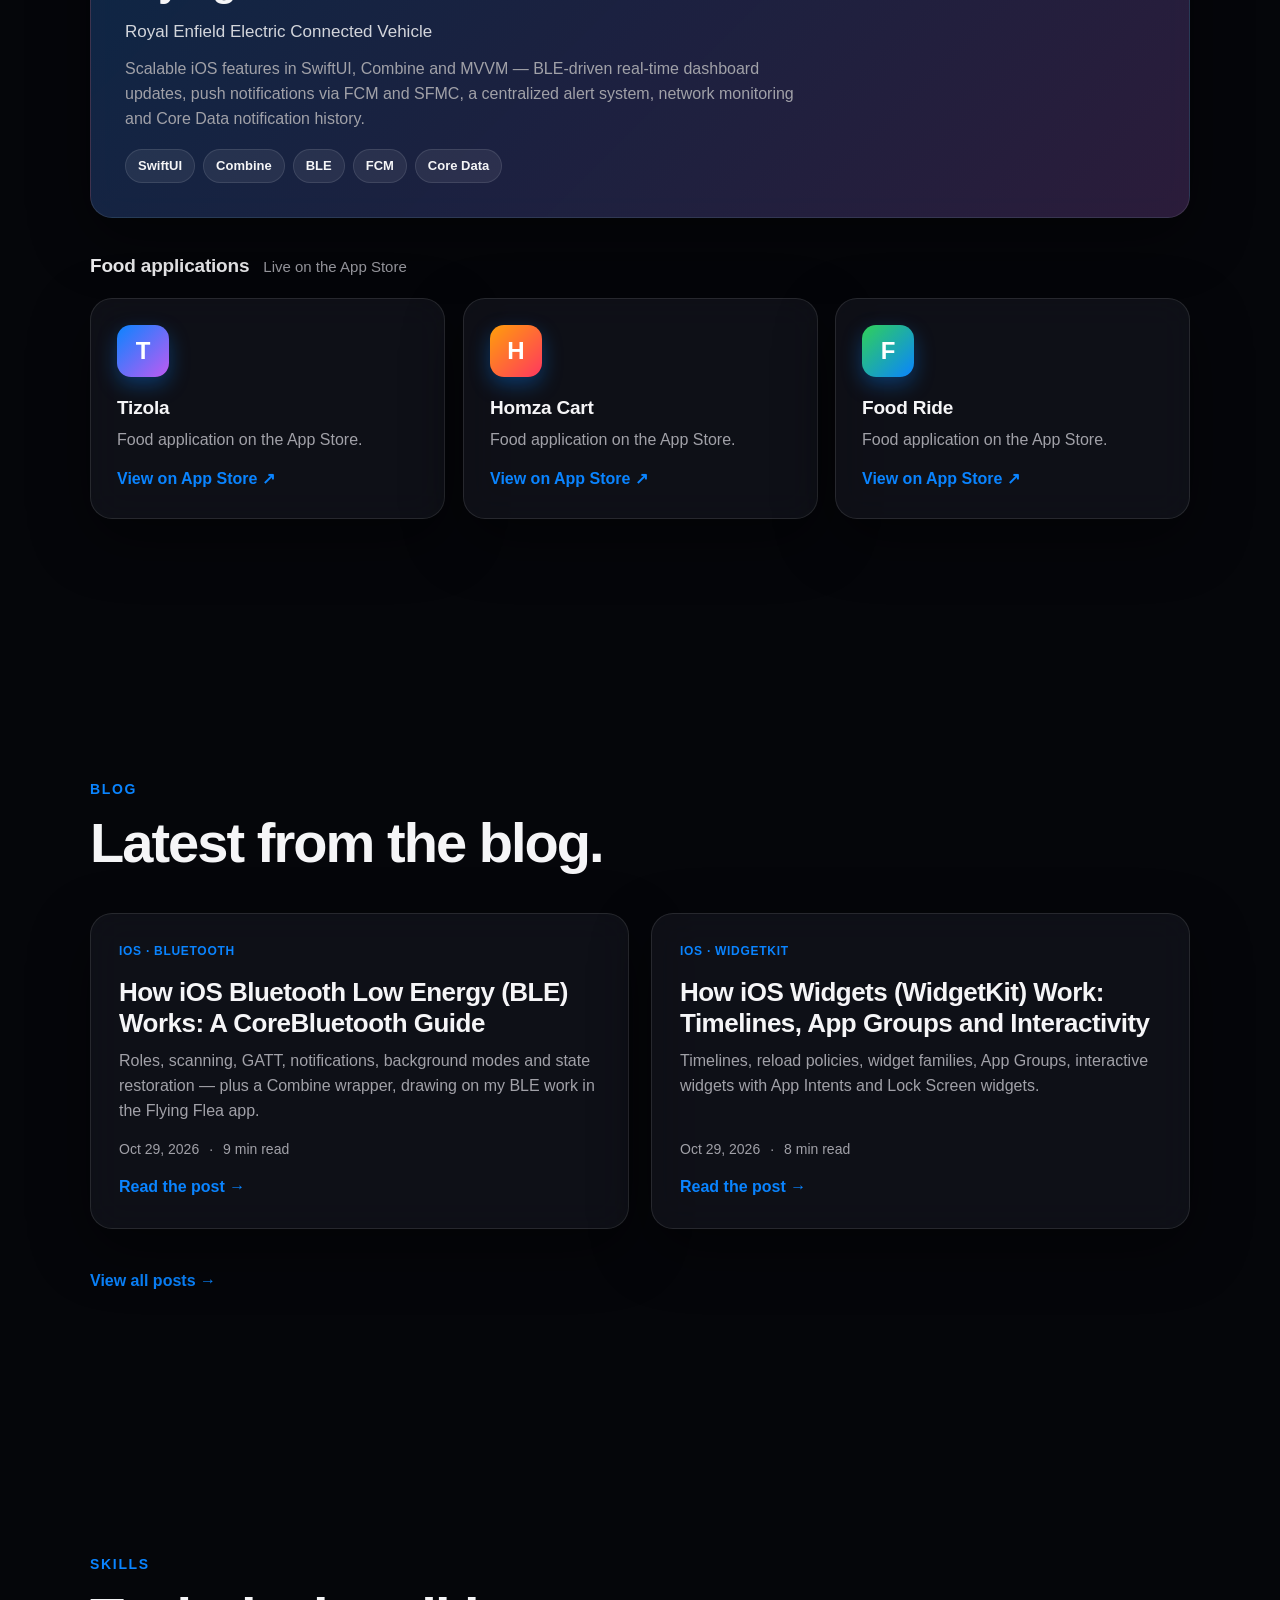
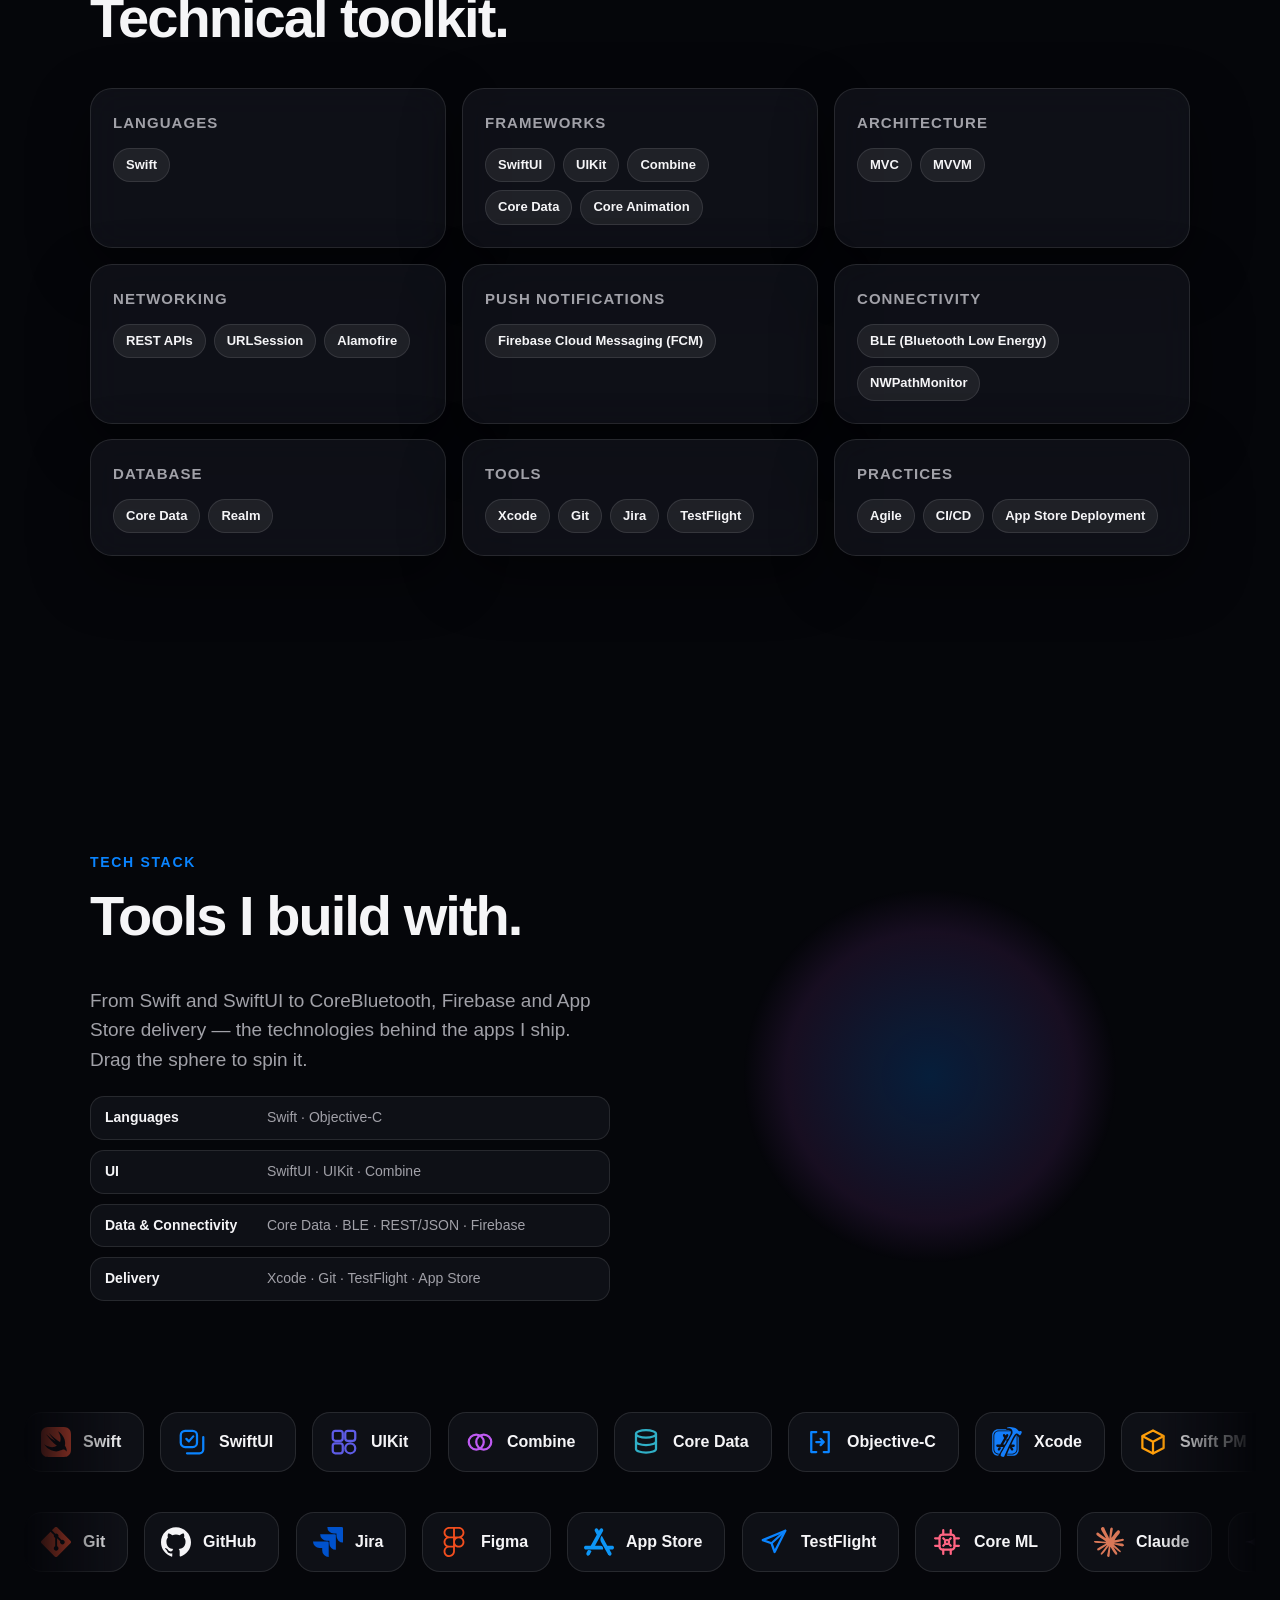
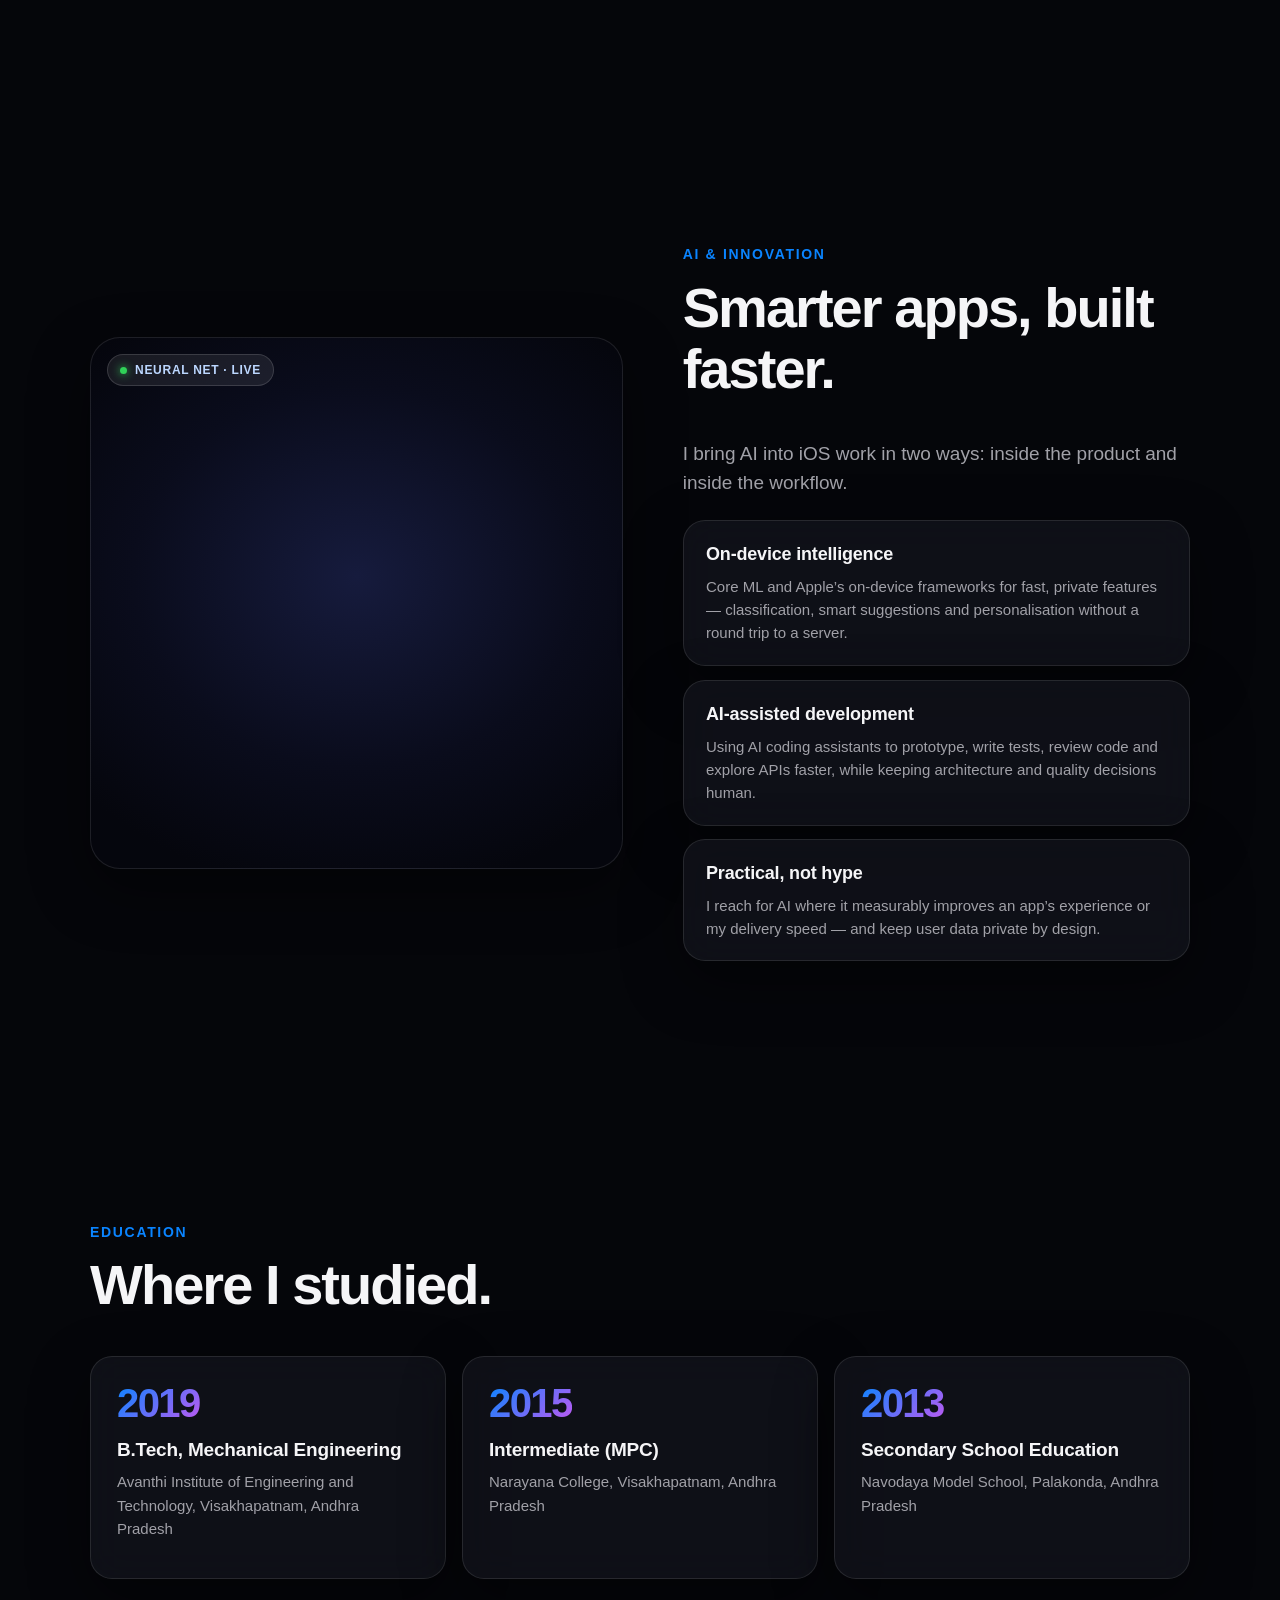
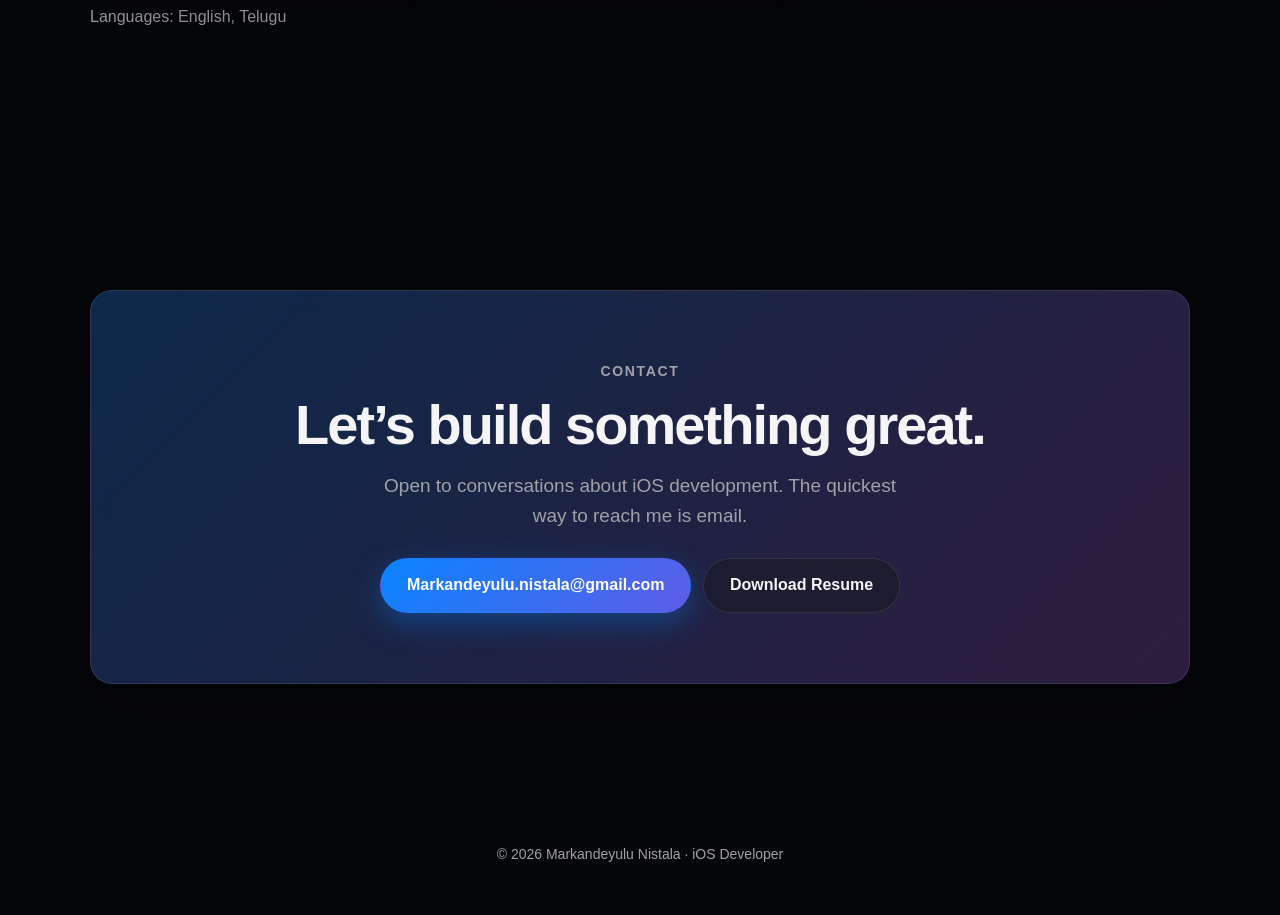
==== commit 0f8a9b62: "Stop hero headshot spin: keep a static front-facing photo with soft glow ring" ====
--- a/index.html
+++ b/index.html
@@ -11,7 +11,7 @@
 <meta name="theme-color" content="#05060a">
 <meta name="color-scheme" content="dark">
 <link rel="canonical" href="https://slsmedu.in/">
-<link rel="icon" href="favicon.svg?v=20261110b" type="image/svg+xml">
+<link rel="icon" href="favicon.svg?v=20261110c" type="image/svg+xml">
 <meta property="og:type" content="website">
 <meta property="og:site_name" content="Markandeyulu Nistala">
 <meta property="og:title" content="Markandeyulu Nistala — iOS Developer">
@@ -42,18 +42,18 @@
 </script>
 <script>if(!window.matchMedia('(prefers-reduced-motion: reduce)').matches)document.documentElement.classList.add('anim');</script>
 <noscript><style>html.anim [data-reveal],html.anim [data-hero]{opacity:1!important}</style></noscript>
-<link rel="preload" as="image" href="assets/markandeyulu-headshot.webp?v=20261110b" type="image/webp">
-<link rel="stylesheet" href="style.css?v=20261110b">
-<link rel="stylesheet" href="chatbot.css?v=20261110b">
-<script defer src="vendor/gsap.min.js?v=20261110b"></script>
-<script defer src="vendor/ScrollTrigger.min.js?v=20261110b"></script>
+<link rel="preload" as="image" href="assets/markandeyulu-headshot.webp?v=20261110c" type="image/webp">
+<link rel="stylesheet" href="style.css?v=20261110c">
+<link rel="stylesheet" href="chatbot.css?v=20261110c">
+<script defer src="vendor/gsap.min.js?v=20261110c"></script>
+<script defer src="vendor/ScrollTrigger.min.js?v=20261110c"></script>
 <script type="importmap">{ "imports": { "three": "./vendor/three.module.min.js" } }</script>
-<script type="module" src="scene.js?v=20261110b"></script>
-<script type="module" src="tech3d.js?v=20261110b"></script>
-<script type="module" src="head3d.js?v=20261110b"></script>
-<script src="protect.js?v=20261110b"></script>
-<script defer src="main.js?v=20261110b"></script>
-<script defer src="chatbot.js?v=20261110b"></script>
+<script type="module" src="scene.js?v=20261110c"></script>
+<script type="module" src="tech3d.js?v=20261110c"></script>
+<script type="module" src="head3d.js?v=20261110c"></script>
+<script src="protect.js?v=20261110c"></script>
+<script defer src="main.js?v=20261110c"></script>
+<script defer src="chatbot.js?v=20261110c"></script>
 </head>
 <body>
 <div class="progress" aria-hidden="true"><span></span></div>
@@ -84,19 +84,11 @@
     <div class="portrait" id="portrait" data-hero>
       <div class="portrait-stage">
         <span class="portrait-glow" aria-hidden="true"></span>
-        <div class="portrait-spin">
-          <div class="face front">
-            <picture>
-              <source srcset="assets/markandeyulu-headshot.webp?v=20261110b" type="image/webp">
-              <img src="assets/markandeyulu-headshot.jpg?v=20261110b" alt="Markandeyulu Nistala" width="600" height="600" fetchpriority="high" decoding="async">
-            </picture>
-          </div>
-          <div class="face back" aria-hidden="true">
-            <picture>
-              <source srcset="assets/markandeyulu-headshot.webp?v=20261110b" type="image/webp">
-              <img src="assets/markandeyulu-headshot.jpg?v=20261110b" alt="" width="600" height="600" decoding="async">
-            </picture>
-          </div>
+        <div class="portrait-frame">
+          <picture>
+            <source srcset="assets/markandeyulu-headshot.webp?v=20261110c" type="image/webp">
+            <img src="assets/markandeyulu-headshot.jpg?v=20261110c" alt="Markandeyulu Nistala" width="600" height="600" fetchpriority="high" decoding="async">
+          </picture>
         </div>
       </div>
     </div>
@@ -106,7 +98,7 @@
       <p class="hero-sub" data-hero>Results-driven iOS Developer with <strong>4.9 years</strong> of experience building scalable, high-performance mobile apps using Swift, SwiftUI and Combine — in Automotive and Mobility, and on the App Store.</p>
       <div class="cta" data-hero>
         <a class="btn primary" href="#contact">Contact me</a>
-        <a class="btn ghost" href="resume.pdf?v=20261110b" download="Markandeyulu_Nistala_Resume.pdf">
+        <a class="btn ghost" href="resume.pdf?v=20261110c" download="Markandeyulu_Nistala_Resume.pdf">
           <svg viewBox="0 0 24 24" width="16" height="16" fill="none" stroke="currentColor" stroke-width="2.2" stroke-linecap="round" stroke-linejoin="round" aria-hidden="true"><path d="M12 3v12M7 10l5 5 5-5M5 21h14"/></svg>
           Download Resume
         </a>
@@ -296,8 +288,8 @@
       </div>
     </div>
     <div class="logo-rows" data-reveal>
-      <div class="logo-marquee dir-l"><ul class="logo-track" aria-label="Technologies, row 1"><li class="logo-pill" style="--c:#F05138;--ico:url(assets/logos/swift.svg?v=20261110b)"><span class="logo-ico" aria-hidden="true"></span><span class="logo-name">Swift</span></li><li class="logo-pill" style="--c:#0A84FF;--ico:url(assets/logos/swiftui.svg?v=20261110b)"><span class="logo-ico" aria-hidden="true"></span><span class="logo-name">SwiftUI</span></li><li class="logo-pill" style="--c:#5E5CE6;--ico:url(assets/logos/uikit.svg?v=20261110b)"><span class="logo-ico" aria-hidden="true"></span><span class="logo-name">UIKit</span></li><li class="logo-pill" style="--c:#BF5AF2;--ico:url(assets/logos/combine.svg?v=20261110b)"><span class="logo-ico" aria-hidden="true"></span><span class="logo-name">Combine</span></li><li class="logo-pill" style="--c:#30B0C7;--ico:url(assets/logos/coredata.svg?v=20261110b)"><span class="logo-ico" aria-hidden="true"></span><span class="logo-name">Core Data</span></li><li class="logo-pill" style="--c:#0A84FF;--ico:url(assets/logos/objc.svg?v=20261110b)"><span class="logo-ico" aria-hidden="true"></span><span class="logo-name">Objective-C</span></li><li class="logo-pill" style="--c:#147EFB;--ico:url(assets/logos/xcode.svg?v=20261110b)"><span class="logo-ico" aria-hidden="true"></span><span class="logo-name">Xcode</span></li><li class="logo-pill" style="--c:#FF9F0A;--ico:url(assets/logos/spm.svg?v=20261110b)"><span class="logo-ico" aria-hidden="true"></span><span class="logo-name">Swift PM</span></li><li class="logo-pill" style="--c:#EE3322;--ico:url(assets/logos/cocoapods.svg?v=20261110b)"><span class="logo-ico" aria-hidden="true"></span><span class="logo-name">CocoaPods</span></li><li class="logo-pill" style="--c:#0082FC;--ico:url(assets/logos/bluetooth.svg?v=20261110b)"><span class="logo-ico" aria-hidden="true"></span><span class="logo-name">CoreBluetooth</span></li><li class="logo-pill" style="--c:#FFA000;--ico:url(assets/logos/firebase.svg?v=20261110b)"><span class="logo-ico" aria-hidden="true"></span><span class="logo-name">Firebase</span></li><li class="logo-pill" style="--c:#64D2FF;--ico:url(assets/logos/rest.svg?v=20261110b)"><span class="logo-ico" aria-hidden="true"></span><span class="logo-name">REST</span></li><li class="logo-pill" style="--c:var(--text);--ico:url(assets/logos/json.svg?v=20261110b)"><span class="logo-ico" aria-hidden="true"></span><span class="logo-name">JSON</span></li></ul></div>
-      <div class="logo-marquee dir-r"><ul class="logo-track" aria-label="Tools and AI, row 2"><li class="logo-pill" style="--c:#F05032;--ico:url(assets/logos/git.svg?v=20261110b)"><span class="logo-ico" aria-hidden="true"></span><span class="logo-name">Git</span></li><li class="logo-pill" style="--c:var(--text);--ico:url(assets/logos/github.svg?v=20261110b)"><span class="logo-ico" aria-hidden="true"></span><span class="logo-name">GitHub</span></li><li class="logo-pill" style="--c:#0052CC;--ico:url(assets/logos/jira.svg?v=20261110b)"><span class="logo-ico" aria-hidden="true"></span><span class="logo-name">Jira</span></li><li class="logo-pill" style="--c:#F24E1E;--ico:url(assets/logos/figma.svg?v=20261110b)"><span class="logo-ico" aria-hidden="true"></span><span class="logo-name">Figma</span></li><li class="logo-pill" style="--c:#0D96F6;--ico:url(assets/logos/appstore.svg?v=20261110b)"><span class="logo-ico" aria-hidden="true"></span><span class="logo-name">App Store</span></li><li class="logo-pill" style="--c:#0A84FF;--ico:url(assets/logos/testflight.svg?v=20261110b)"><span class="logo-ico" aria-hidden="true"></span><span class="logo-name">TestFlight</span></li><li class="logo-pill" style="--c:#FF6482;--ico:url(assets/logos/coreml.svg?v=20261110b)"><span class="logo-ico" aria-hidden="true"></span><span class="logo-name">Core ML</span></li><li class="logo-pill" style="--c:#D97757;--ico:url(assets/logos/claude.svg?v=20261110b)"><span class="logo-ico" aria-hidden="true"></span><span class="logo-name">Claude</span></li><li class="logo-pill" style="--c:#8E75B2;--ico:url(assets/logos/googlegemini.svg?v=20261110b)"><span class="logo-ico" aria-hidden="true"></span><span class="logo-name">Gemini</span></li><li class="logo-pill" style="--c:var(--text);--ico:url(assets/logos/githubcopilot.svg?v=20261110b)"><span class="logo-ico" aria-hidden="true"></span><span class="logo-name">Copilot</span></li><li class="logo-pill" style="--c:var(--text);--ico:url(assets/logos/cursor.svg?v=20261110b)"><span class="logo-ico" aria-hidden="true"></span><span class="logo-name">Cursor</span></li></ul></div>
+      <div class="logo-marquee dir-l"><ul class="logo-track" aria-label="Technologies, row 1"><li class="logo-pill" style="--c:#F05138;--ico:url(assets/logos/swift.svg?v=20261110c)"><span class="logo-ico" aria-hidden="true"></span><span class="logo-name">Swift</span></li><li class="logo-pill" style="--c:#0A84FF;--ico:url(assets/logos/swiftui.svg?v=20261110c)"><span class="logo-ico" aria-hidden="true"></span><span class="logo-name">SwiftUI</span></li><li class="logo-pill" style="--c:#5E5CE6;--ico:url(assets/logos/uikit.svg?v=20261110c)"><span class="logo-ico" aria-hidden="true"></span><span class="logo-name">UIKit</span></li><li class="logo-pill" style="--c:#BF5AF2;--ico:url(assets/logos/combine.svg?v=20261110c)"><span class="logo-ico" aria-hidden="true"></span><span class="logo-name">Combine</span></li><li class="logo-pill" style="--c:#30B0C7;--ico:url(assets/logos/coredata.svg?v=20261110c)"><span class="logo-ico" aria-hidden="true"></span><span class="logo-name">Core Data</span></li><li class="logo-pill" style="--c:#0A84FF;--ico:url(assets/logos/objc.svg?v=20261110c)"><span class="logo-ico" aria-hidden="true"></span><span class="logo-name">Objective-C</span></li><li class="logo-pill" style="--c:#147EFB;--ico:url(assets/logos/xcode.svg?v=20261110c)"><span class="logo-ico" aria-hidden="true"></span><span class="logo-name">Xcode</span></li><li class="logo-pill" style="--c:#FF9F0A;--ico:url(assets/logos/spm.svg?v=20261110c)"><span class="logo-ico" aria-hidden="true"></span><span class="logo-name">Swift PM</span></li><li class="logo-pill" style="--c:#EE3322;--ico:url(assets/logos/cocoapods.svg?v=20261110c)"><span class="logo-ico" aria-hidden="true"></span><span class="logo-name">CocoaPods</span></li><li class="logo-pill" style="--c:#0082FC;--ico:url(assets/logos/bluetooth.svg?v=20261110c)"><span class="logo-ico" aria-hidden="true"></span><span class="logo-name">CoreBluetooth</span></li><li class="logo-pill" style="--c:#FFA000;--ico:url(assets/logos/firebase.svg?v=20261110c)"><span class="logo-ico" aria-hidden="true"></span><span class="logo-name">Firebase</span></li><li class="logo-pill" style="--c:#64D2FF;--ico:url(assets/logos/rest.svg?v=20261110c)"><span class="logo-ico" aria-hidden="true"></span><span class="logo-name">REST</span></li><li class="logo-pill" style="--c:var(--text);--ico:url(assets/logos/json.svg?v=20261110c)"><span class="logo-ico" aria-hidden="true"></span><span class="logo-name">JSON</span></li></ul></div>
+      <div class="logo-marquee dir-r"><ul class="logo-track" aria-label="Tools and AI, row 2"><li class="logo-pill" style="--c:#F05032;--ico:url(assets/logos/git.svg?v=20261110c)"><span class="logo-ico" aria-hidden="true"></span><span class="logo-name">Git</span></li><li class="logo-pill" style="--c:var(--text);--ico:url(assets/logos/github.svg?v=20261110c)"><span class="logo-ico" aria-hidden="true"></span><span class="logo-name">GitHub</span></li><li class="logo-pill" style="--c:#0052CC;--ico:url(assets/logos/jira.svg?v=20261110c)"><span class="logo-ico" aria-hidden="true"></span><span class="logo-name">Jira</span></li><li class="logo-pill" style="--c:#F24E1E;--ico:url(assets/logos/figma.svg?v=20261110c)"><span class="logo-ico" aria-hidden="true"></span><span class="logo-name">Figma</span></li><li class="logo-pill" style="--c:#0D96F6;--ico:url(assets/logos/appstore.svg?v=20261110c)"><span class="logo-ico" aria-hidden="true"></span><span class="logo-name">App Store</span></li><li class="logo-pill" style="--c:#0A84FF;--ico:url(assets/logos/testflight.svg?v=20261110c)"><span class="logo-ico" aria-hidden="true"></span><span class="logo-name">TestFlight</span></li><li class="logo-pill" style="--c:#FF6482;--ico:url(assets/logos/coreml.svg?v=20261110c)"><span class="logo-ico" aria-hidden="true"></span><span class="logo-name">Core ML</span></li><li class="logo-pill" style="--c:#D97757;--ico:url(assets/logos/claude.svg?v=20261110c)"><span class="logo-ico" aria-hidden="true"></span><span class="logo-name">Claude</span></li><li class="logo-pill" style="--c:#8E75B2;--ico:url(assets/logos/googlegemini.svg?v=20261110c)"><span class="logo-ico" aria-hidden="true"></span><span class="logo-name">Gemini</span></li><li class="logo-pill" style="--c:var(--text);--ico:url(assets/logos/githubcopilot.svg?v=20261110c)"><span class="logo-ico" aria-hidden="true"></span><span class="logo-name">Copilot</span></li><li class="logo-pill" style="--c:var(--text);--ico:url(assets/logos/cursor.svg?v=20261110c)"><span class="logo-ico" aria-hidden="true"></span><span class="logo-name">Cursor</span></li></ul></div>
     </div>
   </section>
 
@@ -356,7 +348,7 @@
         <p class="lead">Open to conversations about iOS development. The quickest way to reach me is email.</p>
         <div class="cta center">
           <a class="btn primary" href="mailto:Markandeyulu.nistala@gmail.com">Markandeyulu.nistala@gmail.com</a>
-          <a class="btn ghost" href="resume.pdf?v=20261110b" download="Markandeyulu_Nistala_Resume.pdf">Download Resume</a>
+          <a class="btn ghost" href="resume.pdf?v=20261110c" download="Markandeyulu_Nistala_Resume.pdf">Download Resume</a>
         </div>
       </div>
     </div>
--- a/style.css
+++ b/style.css
@@ -172,17 +172,13 @@
   html.anim [data-reveal],html.anim [data-hero]{opacity:1}
 }
 
-/* PORTRAIT — only the photo spins (Y axis); static glow */
+/* PORTRAIT — static, front-facing; soft glow + color ring, no rotation */
 .portrait{flex:none;width:clamp(16.25rem,24vw,21.25rem);position:relative;z-index:3}
-.portrait-stage{position:relative;perspective:62.5rem;aspect-ratio:1}
-.portrait-glow{position:absolute;inset:-4%;border-radius:50%;background:linear-gradient(135deg,var(--blue),var(--purple),#ff6482);filter:blur(2.375rem);opacity:.5}
-.portrait-spin{position:absolute;inset:0;transform-style:preserve-3d;animation:pspin 9s linear infinite}
-@keyframes pspin{to{transform:rotateY(360deg)}}
-.face{position:absolute;inset:0;border-radius:50%;padding:0.3125rem;backface-visibility:hidden;-webkit-backface-visibility:hidden;
+.portrait-stage{position:relative;aspect-ratio:1}
+.portrait-glow{position:absolute;inset:-4%;border-radius:50%;background:linear-gradient(135deg,var(--blue),var(--purple),#ff6482);filter:blur(2.375rem);opacity:.5;pointer-events:none}
+.portrait-frame{position:absolute;inset:0;border-radius:50%;padding:0.3125rem;
   background:conic-gradient(from 210deg,var(--blue),var(--purple),#ff6482,var(--blue));box-shadow:var(--shadow)}
-.face.front{transform:translateZ(0.25rem)}
-.face.back{transform:rotateY(180deg) translateZ(0.25rem)}
-.face img{display:block;width:100%;height:100%;border-radius:50%;object-fit:cover}
+.portrait-frame img{display:block;width:100%;height:100%;border-radius:50%;object-fit:cover}
 .hero{gap:clamp(2rem,4.5vw,4.5rem)}
 .hero-inner{max-width:33.75rem}
 @media (max-width:1180px){
@@ -191,7 +187,6 @@
   .hero-inner{max-width:38.75rem}
 }
 @media (max-width:640px){.hero{padding-top:5.75rem}}
-@media (prefers-reduced-motion:reduce){.portrait-spin{animation:none}}
 
 /* BLOG (home section) */
 .blog-grid{display:grid;grid-template-columns:repeat(2,1fr);gap:1.375rem}
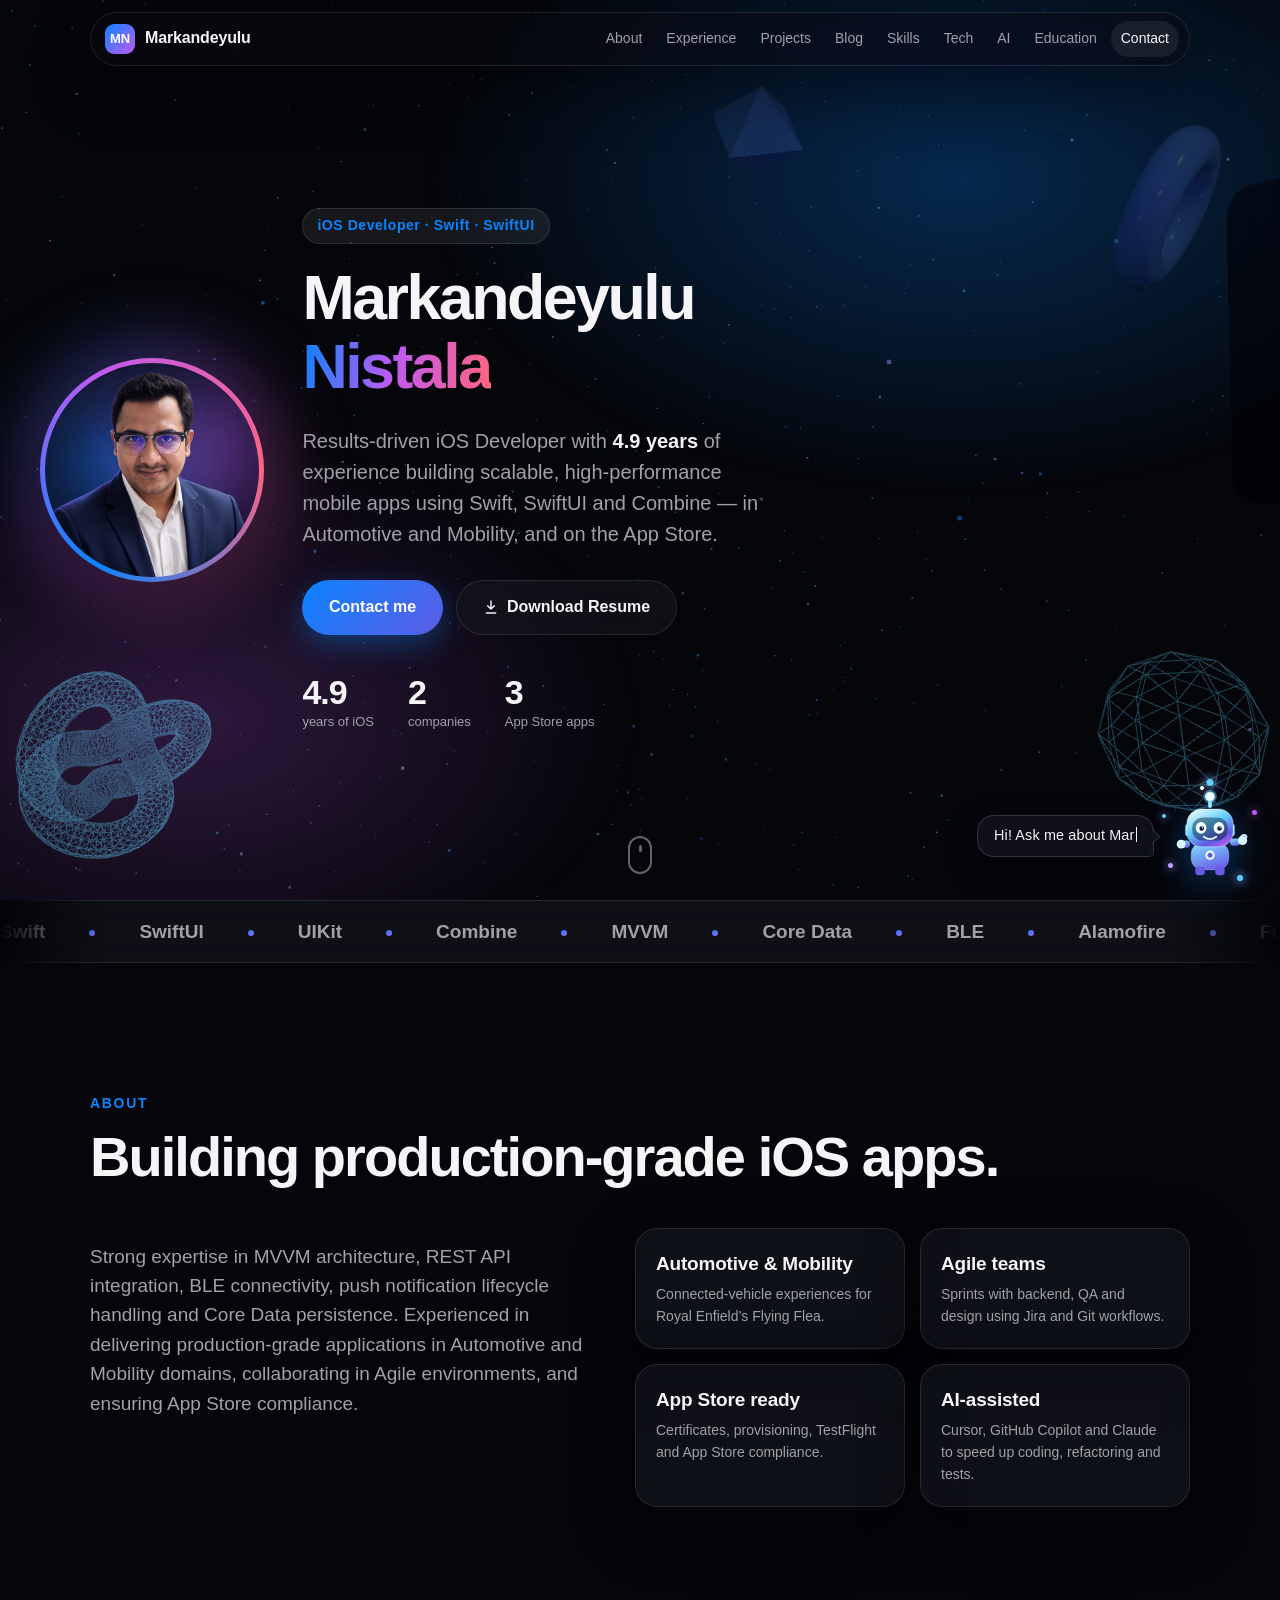
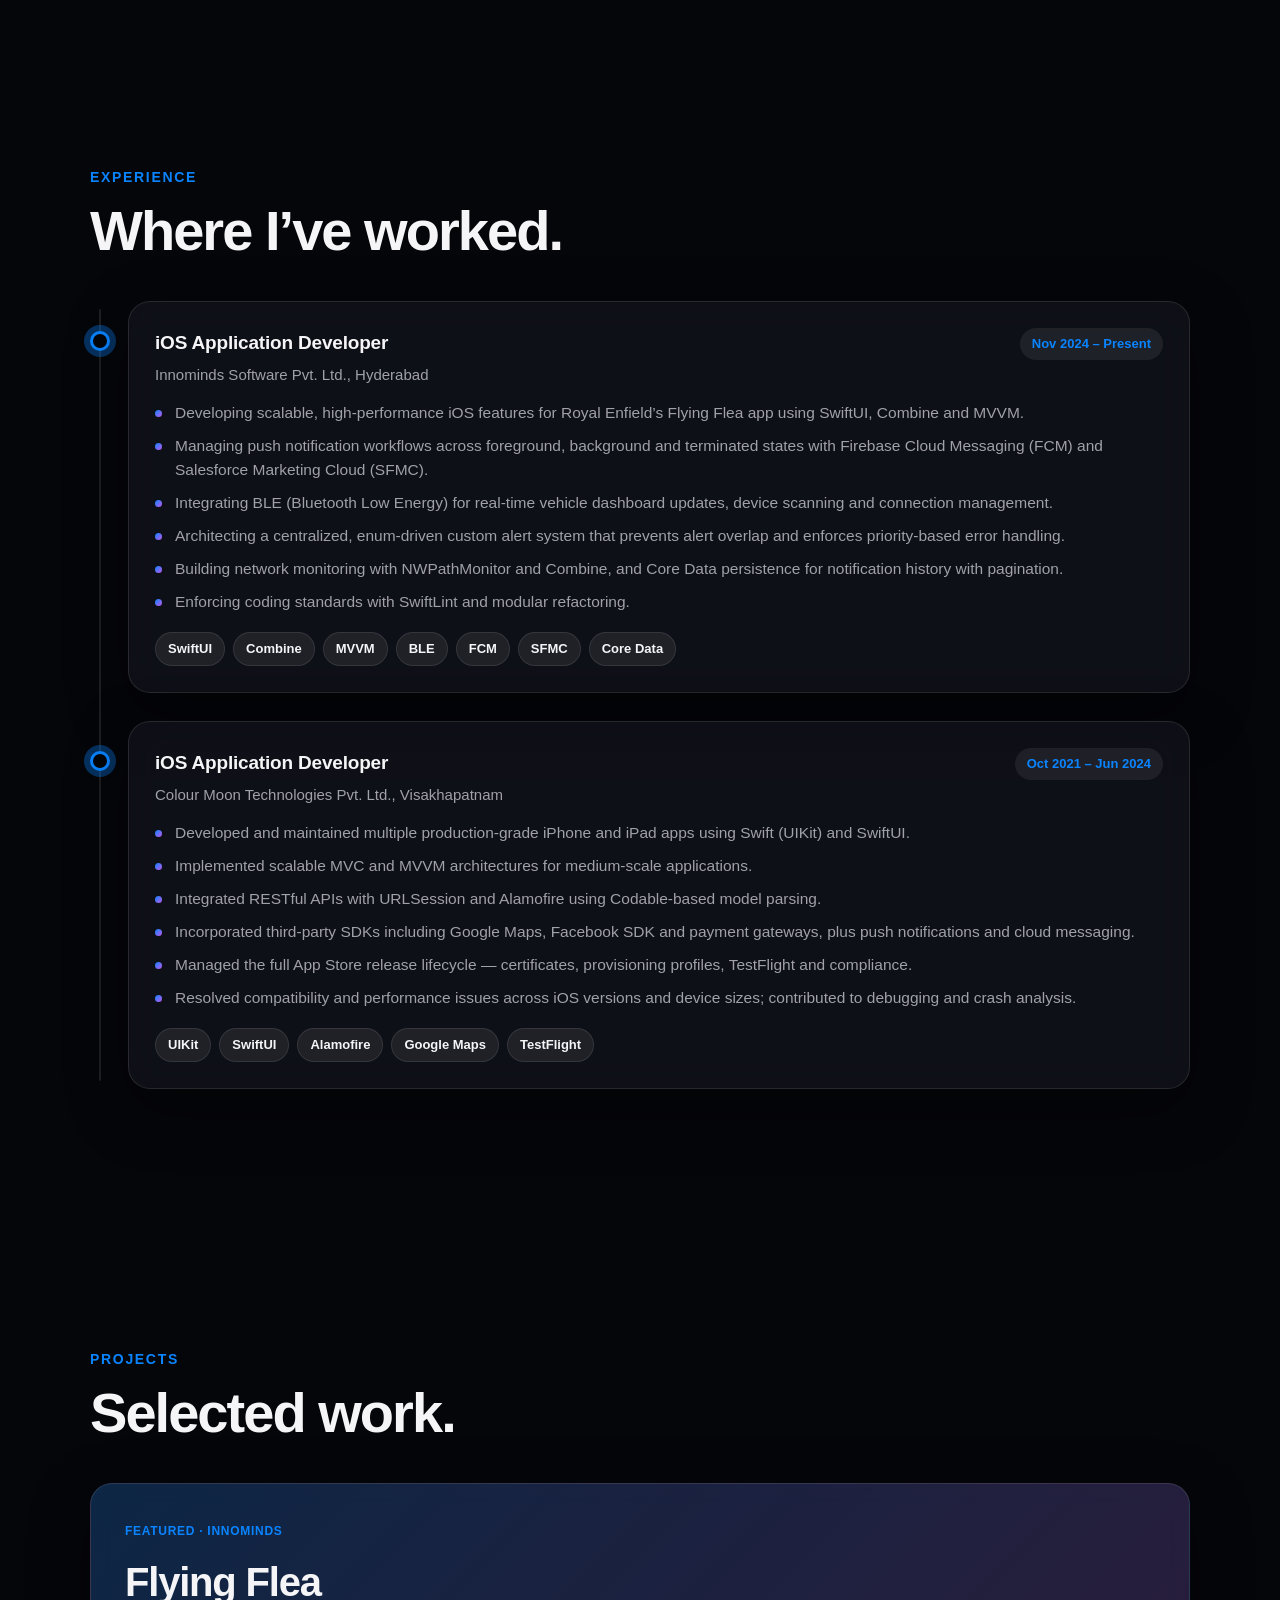
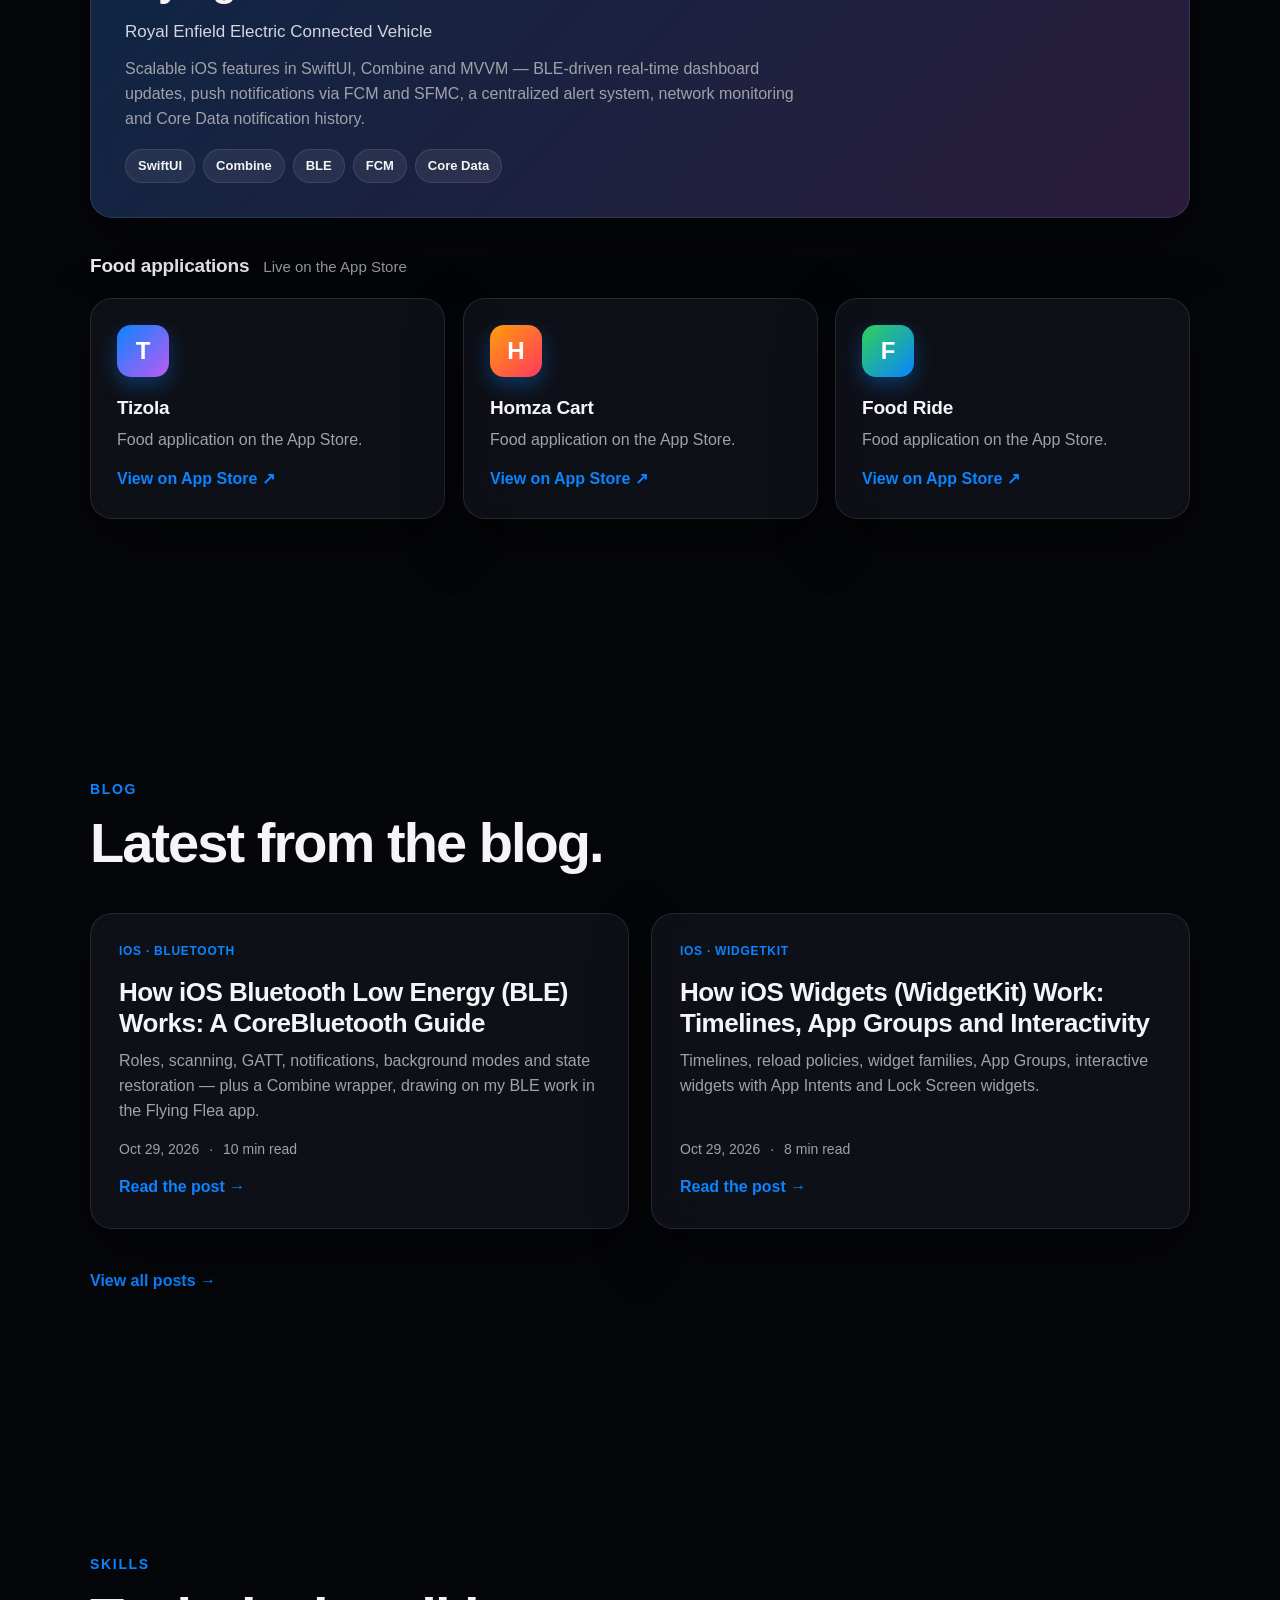
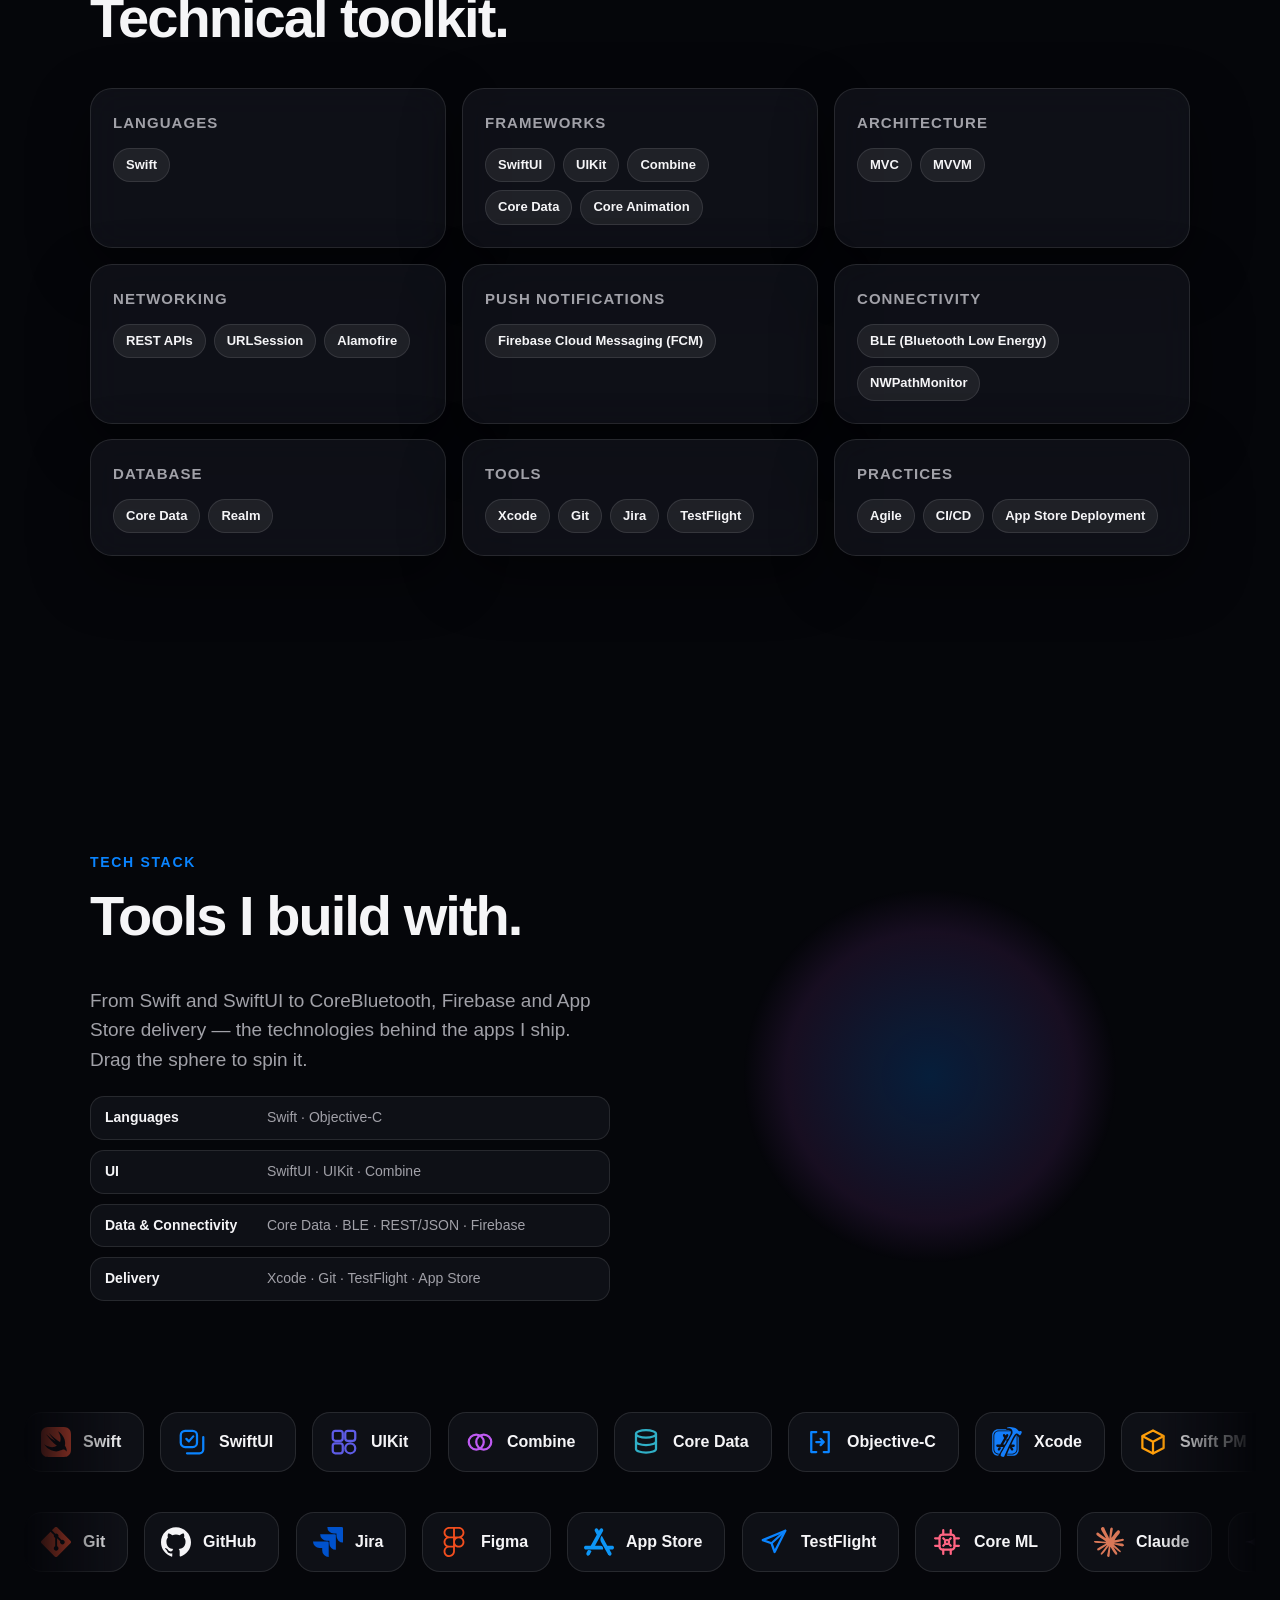
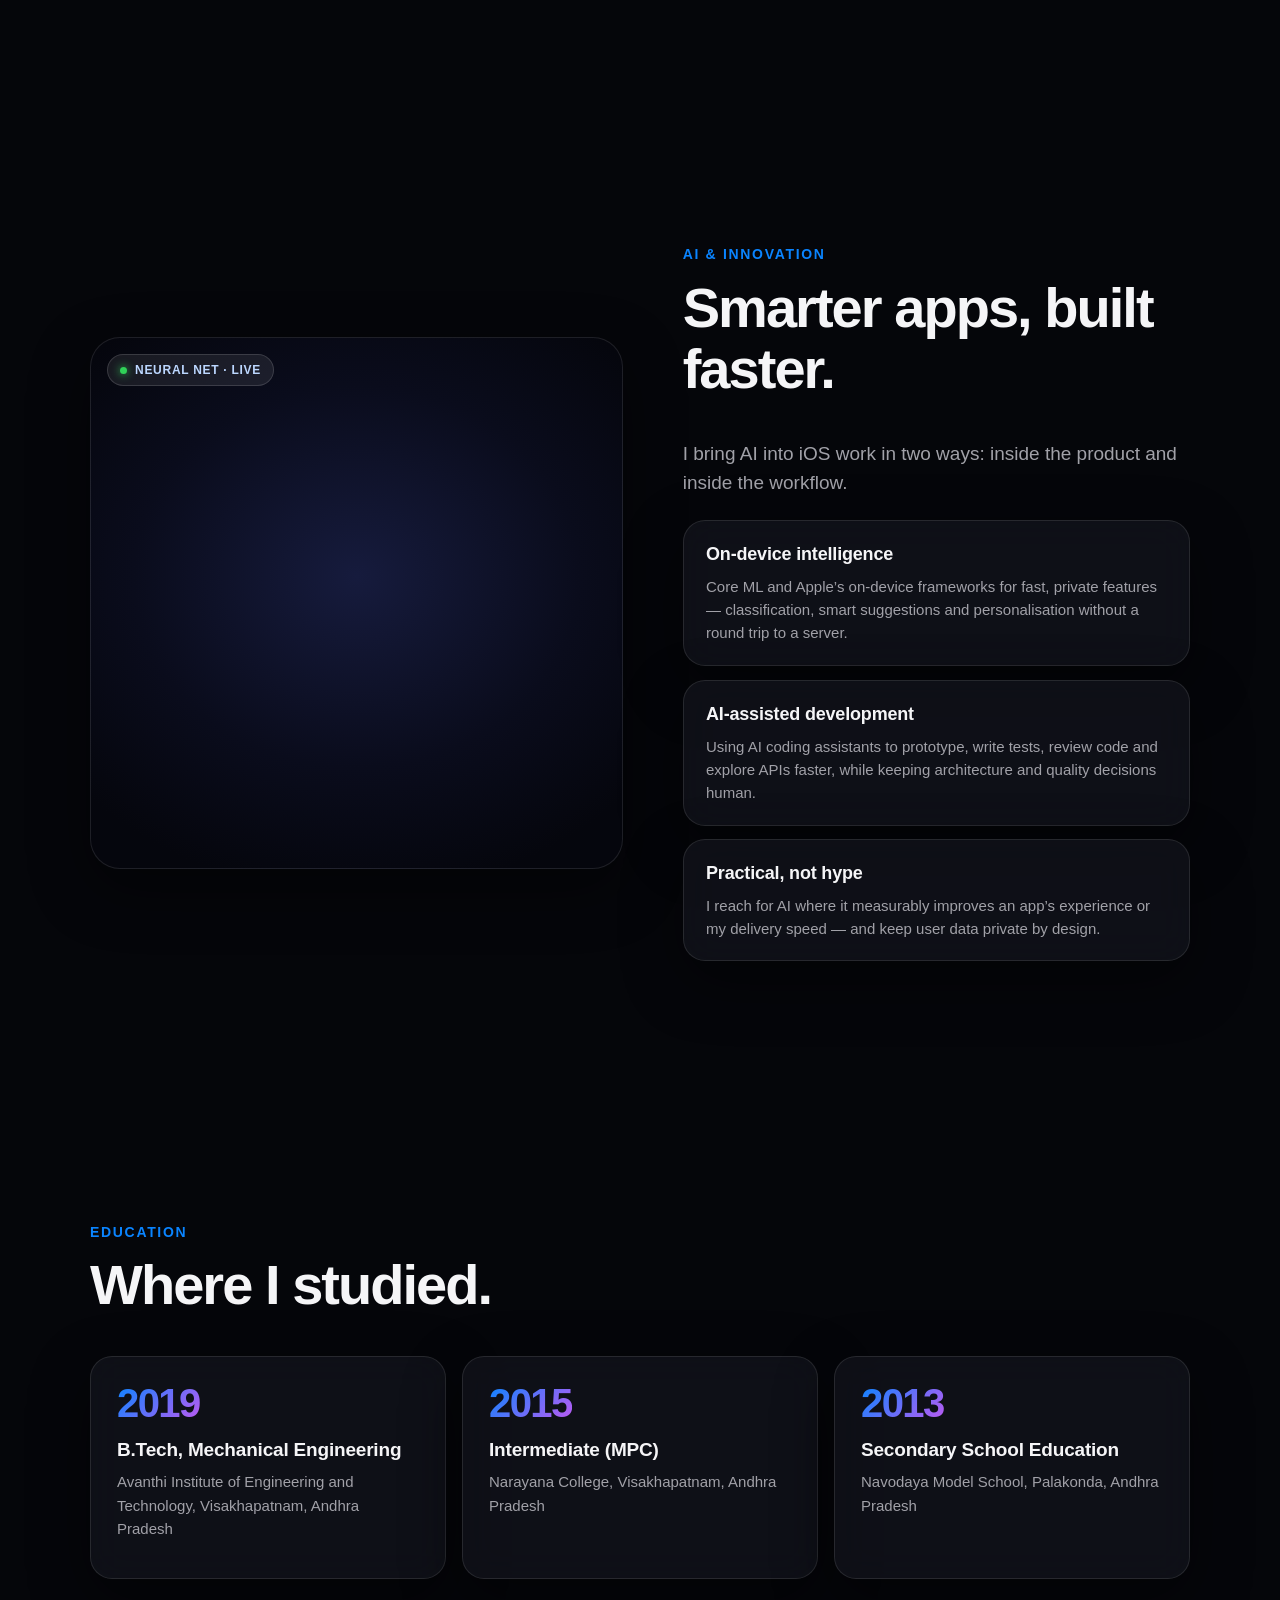
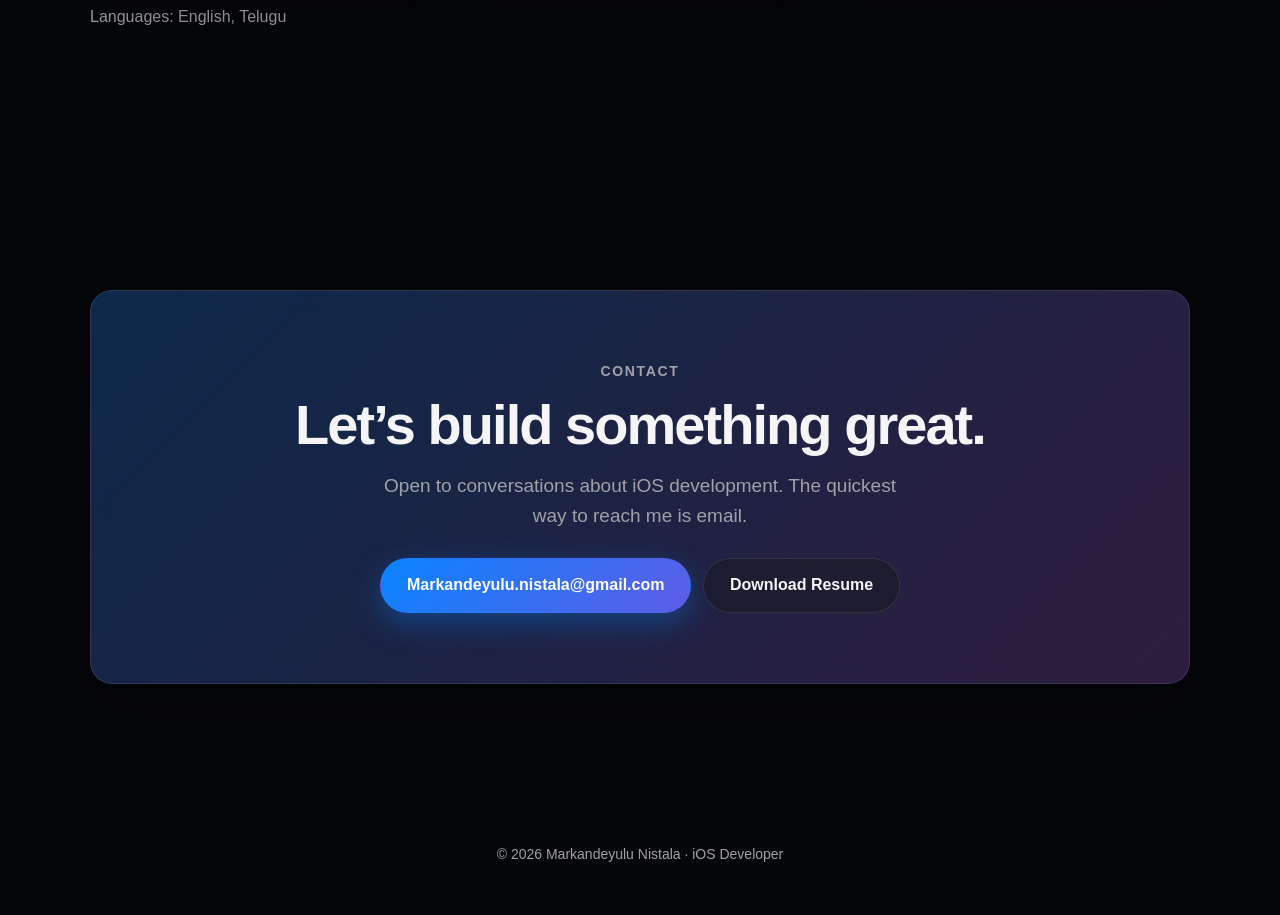
==== commit 118b0bf3: "Redesign blog sequence diagrams: chip headers, numbered arrows, legends, mobile timeline" ====
--- a/index.html
+++ b/index.html
@@ -11,7 +11,7 @@
 <meta name="theme-color" content="#05060a">
 <meta name="color-scheme" content="dark">
 <link rel="canonical" href="https://slsmedu.in/">
-<link rel="icon" href="favicon.svg?v=20261110c" type="image/svg+xml">
+<link rel="icon" href="favicon.svg?v=20261110d" type="image/svg+xml">
 <meta property="og:type" content="website">
 <meta property="og:site_name" content="Markandeyulu Nistala">
 <meta property="og:title" content="Markandeyulu Nistala — iOS Developer">
@@ -42,18 +42,18 @@
 </script>
 <script>if(!window.matchMedia('(prefers-reduced-motion: reduce)').matches)document.documentElement.classList.add('anim');</script>
 <noscript><style>html.anim [data-reveal],html.anim [data-hero]{opacity:1!important}</style></noscript>
-<link rel="preload" as="image" href="assets/markandeyulu-headshot.webp?v=20261110c" type="image/webp">
-<link rel="stylesheet" href="style.css?v=20261110c">
-<link rel="stylesheet" href="chatbot.css?v=20261110c">
-<script defer src="vendor/gsap.min.js?v=20261110c"></script>
-<script defer src="vendor/ScrollTrigger.min.js?v=20261110c"></script>
+<link rel="preload" as="image" href="assets/markandeyulu-headshot.webp?v=20261110d" type="image/webp">
+<link rel="stylesheet" href="style.css?v=20261110d">
+<link rel="stylesheet" href="chatbot.css?v=20261110d">
+<script defer src="vendor/gsap.min.js?v=20261110d"></script>
+<script defer src="vendor/ScrollTrigger.min.js?v=20261110d"></script>
 <script type="importmap">{ "imports": { "three": "./vendor/three.module.min.js" } }</script>
-<script type="module" src="scene.js?v=20261110c"></script>
-<script type="module" src="tech3d.js?v=20261110c"></script>
-<script type="module" src="head3d.js?v=20261110c"></script>
-<script src="protect.js?v=20261110c"></script>
-<script defer src="main.js?v=20261110c"></script>
-<script defer src="chatbot.js?v=20261110c"></script>
+<script type="module" src="scene.js?v=20261110d"></script>
+<script type="module" src="tech3d.js?v=20261110d"></script>
+<script type="module" src="head3d.js?v=20261110d"></script>
+<script src="protect.js?v=20261110d"></script>
+<script defer src="main.js?v=20261110d"></script>
+<script defer src="chatbot.js?v=20261110d"></script>
 </head>
 <body>
 <div class="progress" aria-hidden="true"><span></span></div>
@@ -86,8 +86,8 @@
         <span class="portrait-glow" aria-hidden="true"></span>
         <div class="portrait-frame">
           <picture>
-            <source srcset="assets/markandeyulu-headshot.webp?v=20261110c" type="image/webp">
-            <img src="assets/markandeyulu-headshot.jpg?v=20261110c" alt="Markandeyulu Nistala" width="600" height="600" fetchpriority="high" decoding="async">
+            <source srcset="assets/markandeyulu-headshot.webp?v=20261110d" type="image/webp">
+            <img src="assets/markandeyulu-headshot.jpg?v=20261110d" alt="Markandeyulu Nistala" width="600" height="600" fetchpriority="high" decoding="async">
           </picture>
         </div>
       </div>
@@ -98,7 +98,7 @@
       <p class="hero-sub" data-hero>Results-driven iOS Developer with <strong>4.9 years</strong> of experience building scalable, high-performance mobile apps using Swift, SwiftUI and Combine — in Automotive and Mobility, and on the App Store.</p>
       <div class="cta" data-hero>
         <a class="btn primary" href="#contact">Contact me</a>
-        <a class="btn ghost" href="resume.pdf?v=20261110c" download="Markandeyulu_Nistala_Resume.pdf">
+        <a class="btn ghost" href="resume.pdf?v=20261110d" download="Markandeyulu_Nistala_Resume.pdf">
           <svg viewBox="0 0 24 24" width="16" height="16" fill="none" stroke="currentColor" stroke-width="2.2" stroke-linecap="round" stroke-linejoin="round" aria-hidden="true"><path d="M12 3v12M7 10l5 5 5-5M5 21h14"/></svg>
           Download Resume
         </a>
@@ -235,7 +235,7 @@
   <span class="tag">iOS · Bluetooth</span>
   <h3>How iOS Bluetooth Low Energy (BLE) Works: A CoreBluetooth Guide</h3>
   <p>Roles, scanning, GATT, notifications, background modes and state restoration — plus a Combine wrapper, drawing on my BLE work in the Flying Flea app.</p>
-  <div class="meta"><time datetime="2026-10-29">Oct 29, 2026</time><span>·</span><span>9 min read</span></div>
+  <div class="meta"><time datetime="2026-10-29">Oct 29, 2026</time><span>·</span><span>10 min read</span></div>
   <a class="link" href="blog/ios-ble-corebluetooth.html">Read the post <span aria-hidden="true">→</span></a>
 </article><article class="card tilt post-card" data-reveal>
   <span class="tag">iOS · WidgetKit</span>
@@ -288,8 +288,8 @@
       </div>
     </div>
     <div class="logo-rows" data-reveal>
-      <div class="logo-marquee dir-l"><ul class="logo-track" aria-label="Technologies, row 1"><li class="logo-pill" style="--c:#F05138;--ico:url(assets/logos/swift.svg?v=20261110c)"><span class="logo-ico" aria-hidden="true"></span><span class="logo-name">Swift</span></li><li class="logo-pill" style="--c:#0A84FF;--ico:url(assets/logos/swiftui.svg?v=20261110c)"><span class="logo-ico" aria-hidden="true"></span><span class="logo-name">SwiftUI</span></li><li class="logo-pill" style="--c:#5E5CE6;--ico:url(assets/logos/uikit.svg?v=20261110c)"><span class="logo-ico" aria-hidden="true"></span><span class="logo-name">UIKit</span></li><li class="logo-pill" style="--c:#BF5AF2;--ico:url(assets/logos/combine.svg?v=20261110c)"><span class="logo-ico" aria-hidden="true"></span><span class="logo-name">Combine</span></li><li class="logo-pill" style="--c:#30B0C7;--ico:url(assets/logos/coredata.svg?v=20261110c)"><span class="logo-ico" aria-hidden="true"></span><span class="logo-name">Core Data</span></li><li class="logo-pill" style="--c:#0A84FF;--ico:url(assets/logos/objc.svg?v=20261110c)"><span class="logo-ico" aria-hidden="true"></span><span class="logo-name">Objective-C</span></li><li class="logo-pill" style="--c:#147EFB;--ico:url(assets/logos/xcode.svg?v=20261110c)"><span class="logo-ico" aria-hidden="true"></span><span class="logo-name">Xcode</span></li><li class="logo-pill" style="--c:#FF9F0A;--ico:url(assets/logos/spm.svg?v=20261110c)"><span class="logo-ico" aria-hidden="true"></span><span class="logo-name">Swift PM</span></li><li class="logo-pill" style="--c:#EE3322;--ico:url(assets/logos/cocoapods.svg?v=20261110c)"><span class="logo-ico" aria-hidden="true"></span><span class="logo-name">CocoaPods</span></li><li class="logo-pill" style="--c:#0082FC;--ico:url(assets/logos/bluetooth.svg?v=20261110c)"><span class="logo-ico" aria-hidden="true"></span><span class="logo-name">CoreBluetooth</span></li><li class="logo-pill" style="--c:#FFA000;--ico:url(assets/logos/firebase.svg?v=20261110c)"><span class="logo-ico" aria-hidden="true"></span><span class="logo-name">Firebase</span></li><li class="logo-pill" style="--c:#64D2FF;--ico:url(assets/logos/rest.svg?v=20261110c)"><span class="logo-ico" aria-hidden="true"></span><span class="logo-name">REST</span></li><li class="logo-pill" style="--c:var(--text);--ico:url(assets/logos/json.svg?v=20261110c)"><span class="logo-ico" aria-hidden="true"></span><span class="logo-name">JSON</span></li></ul></div>
-      <div class="logo-marquee dir-r"><ul class="logo-track" aria-label="Tools and AI, row 2"><li class="logo-pill" style="--c:#F05032;--ico:url(assets/logos/git.svg?v=20261110c)"><span class="logo-ico" aria-hidden="true"></span><span class="logo-name">Git</span></li><li class="logo-pill" style="--c:var(--text);--ico:url(assets/logos/github.svg?v=20261110c)"><span class="logo-ico" aria-hidden="true"></span><span class="logo-name">GitHub</span></li><li class="logo-pill" style="--c:#0052CC;--ico:url(assets/logos/jira.svg?v=20261110c)"><span class="logo-ico" aria-hidden="true"></span><span class="logo-name">Jira</span></li><li class="logo-pill" style="--c:#F24E1E;--ico:url(assets/logos/figma.svg?v=20261110c)"><span class="logo-ico" aria-hidden="true"></span><span class="logo-name">Figma</span></li><li class="logo-pill" style="--c:#0D96F6;--ico:url(assets/logos/appstore.svg?v=20261110c)"><span class="logo-ico" aria-hidden="true"></span><span class="logo-name">App Store</span></li><li class="logo-pill" style="--c:#0A84FF;--ico:url(assets/logos/testflight.svg?v=20261110c)"><span class="logo-ico" aria-hidden="true"></span><span class="logo-name">TestFlight</span></li><li class="logo-pill" style="--c:#FF6482;--ico:url(assets/logos/coreml.svg?v=20261110c)"><span class="logo-ico" aria-hidden="true"></span><span class="logo-name">Core ML</span></li><li class="logo-pill" style="--c:#D97757;--ico:url(assets/logos/claude.svg?v=20261110c)"><span class="logo-ico" aria-hidden="true"></span><span class="logo-name">Claude</span></li><li class="logo-pill" style="--c:#8E75B2;--ico:url(assets/logos/googlegemini.svg?v=20261110c)"><span class="logo-ico" aria-hidden="true"></span><span class="logo-name">Gemini</span></li><li class="logo-pill" style="--c:var(--text);--ico:url(assets/logos/githubcopilot.svg?v=20261110c)"><span class="logo-ico" aria-hidden="true"></span><span class="logo-name">Copilot</span></li><li class="logo-pill" style="--c:var(--text);--ico:url(assets/logos/cursor.svg?v=20261110c)"><span class="logo-ico" aria-hidden="true"></span><span class="logo-name">Cursor</span></li></ul></div>
+      <div class="logo-marquee dir-l"><ul class="logo-track" aria-label="Technologies, row 1"><li class="logo-pill" style="--c:#F05138;--ico:url(assets/logos/swift.svg?v=20261110d)"><span class="logo-ico" aria-hidden="true"></span><span class="logo-name">Swift</span></li><li class="logo-pill" style="--c:#0A84FF;--ico:url(assets/logos/swiftui.svg?v=20261110d)"><span class="logo-ico" aria-hidden="true"></span><span class="logo-name">SwiftUI</span></li><li class="logo-pill" style="--c:#5E5CE6;--ico:url(assets/logos/uikit.svg?v=20261110d)"><span class="logo-ico" aria-hidden="true"></span><span class="logo-name">UIKit</span></li><li class="logo-pill" style="--c:#BF5AF2;--ico:url(assets/logos/combine.svg?v=20261110d)"><span class="logo-ico" aria-hidden="true"></span><span class="logo-name">Combine</span></li><li class="logo-pill" style="--c:#30B0C7;--ico:url(assets/logos/coredata.svg?v=20261110d)"><span class="logo-ico" aria-hidden="true"></span><span class="logo-name">Core Data</span></li><li class="logo-pill" style="--c:#0A84FF;--ico:url(assets/logos/objc.svg?v=20261110d)"><span class="logo-ico" aria-hidden="true"></span><span class="logo-name">Objective-C</span></li><li class="logo-pill" style="--c:#147EFB;--ico:url(assets/logos/xcode.svg?v=20261110d)"><span class="logo-ico" aria-hidden="true"></span><span class="logo-name">Xcode</span></li><li class="logo-pill" style="--c:#FF9F0A;--ico:url(assets/logos/spm.svg?v=20261110d)"><span class="logo-ico" aria-hidden="true"></span><span class="logo-name">Swift PM</span></li><li class="logo-pill" style="--c:#EE3322;--ico:url(assets/logos/cocoapods.svg?v=20261110d)"><span class="logo-ico" aria-hidden="true"></span><span class="logo-name">CocoaPods</span></li><li class="logo-pill" style="--c:#0082FC;--ico:url(assets/logos/bluetooth.svg?v=20261110d)"><span class="logo-ico" aria-hidden="true"></span><span class="logo-name">CoreBluetooth</span></li><li class="logo-pill" style="--c:#FFA000;--ico:url(assets/logos/firebase.svg?v=20261110d)"><span class="logo-ico" aria-hidden="true"></span><span class="logo-name">Firebase</span></li><li class="logo-pill" style="--c:#64D2FF;--ico:url(assets/logos/rest.svg?v=20261110d)"><span class="logo-ico" aria-hidden="true"></span><span class="logo-name">REST</span></li><li class="logo-pill" style="--c:var(--text);--ico:url(assets/logos/json.svg?v=20261110d)"><span class="logo-ico" aria-hidden="true"></span><span class="logo-name">JSON</span></li></ul></div>
+      <div class="logo-marquee dir-r"><ul class="logo-track" aria-label="Tools and AI, row 2"><li class="logo-pill" style="--c:#F05032;--ico:url(assets/logos/git.svg?v=20261110d)"><span class="logo-ico" aria-hidden="true"></span><span class="logo-name">Git</span></li><li class="logo-pill" style="--c:var(--text);--ico:url(assets/logos/github.svg?v=20261110d)"><span class="logo-ico" aria-hidden="true"></span><span class="logo-name">GitHub</span></li><li class="logo-pill" style="--c:#0052CC;--ico:url(assets/logos/jira.svg?v=20261110d)"><span class="logo-ico" aria-hidden="true"></span><span class="logo-name">Jira</span></li><li class="logo-pill" style="--c:#F24E1E;--ico:url(assets/logos/figma.svg?v=20261110d)"><span class="logo-ico" aria-hidden="true"></span><span class="logo-name">Figma</span></li><li class="logo-pill" style="--c:#0D96F6;--ico:url(assets/logos/appstore.svg?v=20261110d)"><span class="logo-ico" aria-hidden="true"></span><span class="logo-name">App Store</span></li><li class="logo-pill" style="--c:#0A84FF;--ico:url(assets/logos/testflight.svg?v=20261110d)"><span class="logo-ico" aria-hidden="true"></span><span class="logo-name">TestFlight</span></li><li class="logo-pill" style="--c:#FF6482;--ico:url(assets/logos/coreml.svg?v=20261110d)"><span class="logo-ico" aria-hidden="true"></span><span class="logo-name">Core ML</span></li><li class="logo-pill" style="--c:#D97757;--ico:url(assets/logos/claude.svg?v=20261110d)"><span class="logo-ico" aria-hidden="true"></span><span class="logo-name">Claude</span></li><li class="logo-pill" style="--c:#8E75B2;--ico:url(assets/logos/googlegemini.svg?v=20261110d)"><span class="logo-ico" aria-hidden="true"></span><span class="logo-name">Gemini</span></li><li class="logo-pill" style="--c:var(--text);--ico:url(assets/logos/githubcopilot.svg?v=20261110d)"><span class="logo-ico" aria-hidden="true"></span><span class="logo-name">Copilot</span></li><li class="logo-pill" style="--c:var(--text);--ico:url(assets/logos/cursor.svg?v=20261110d)"><span class="logo-ico" aria-hidden="true"></span><span class="logo-name">Cursor</span></li></ul></div>
     </div>
   </section>
 
@@ -348,7 +348,7 @@
         <p class="lead">Open to conversations about iOS development. The quickest way to reach me is email.</p>
         <div class="cta center">
           <a class="btn primary" href="mailto:Markandeyulu.nistala@gmail.com">Markandeyulu.nistala@gmail.com</a>
-          <a class="btn ghost" href="resume.pdf?v=20261110c" download="Markandeyulu_Nistala_Resume.pdf">Download Resume</a>
+          <a class="btn ghost" href="resume.pdf?v=20261110d" download="Markandeyulu_Nistala_Resume.pdf">Download Resume</a>
         </div>
       </div>
     </div>
